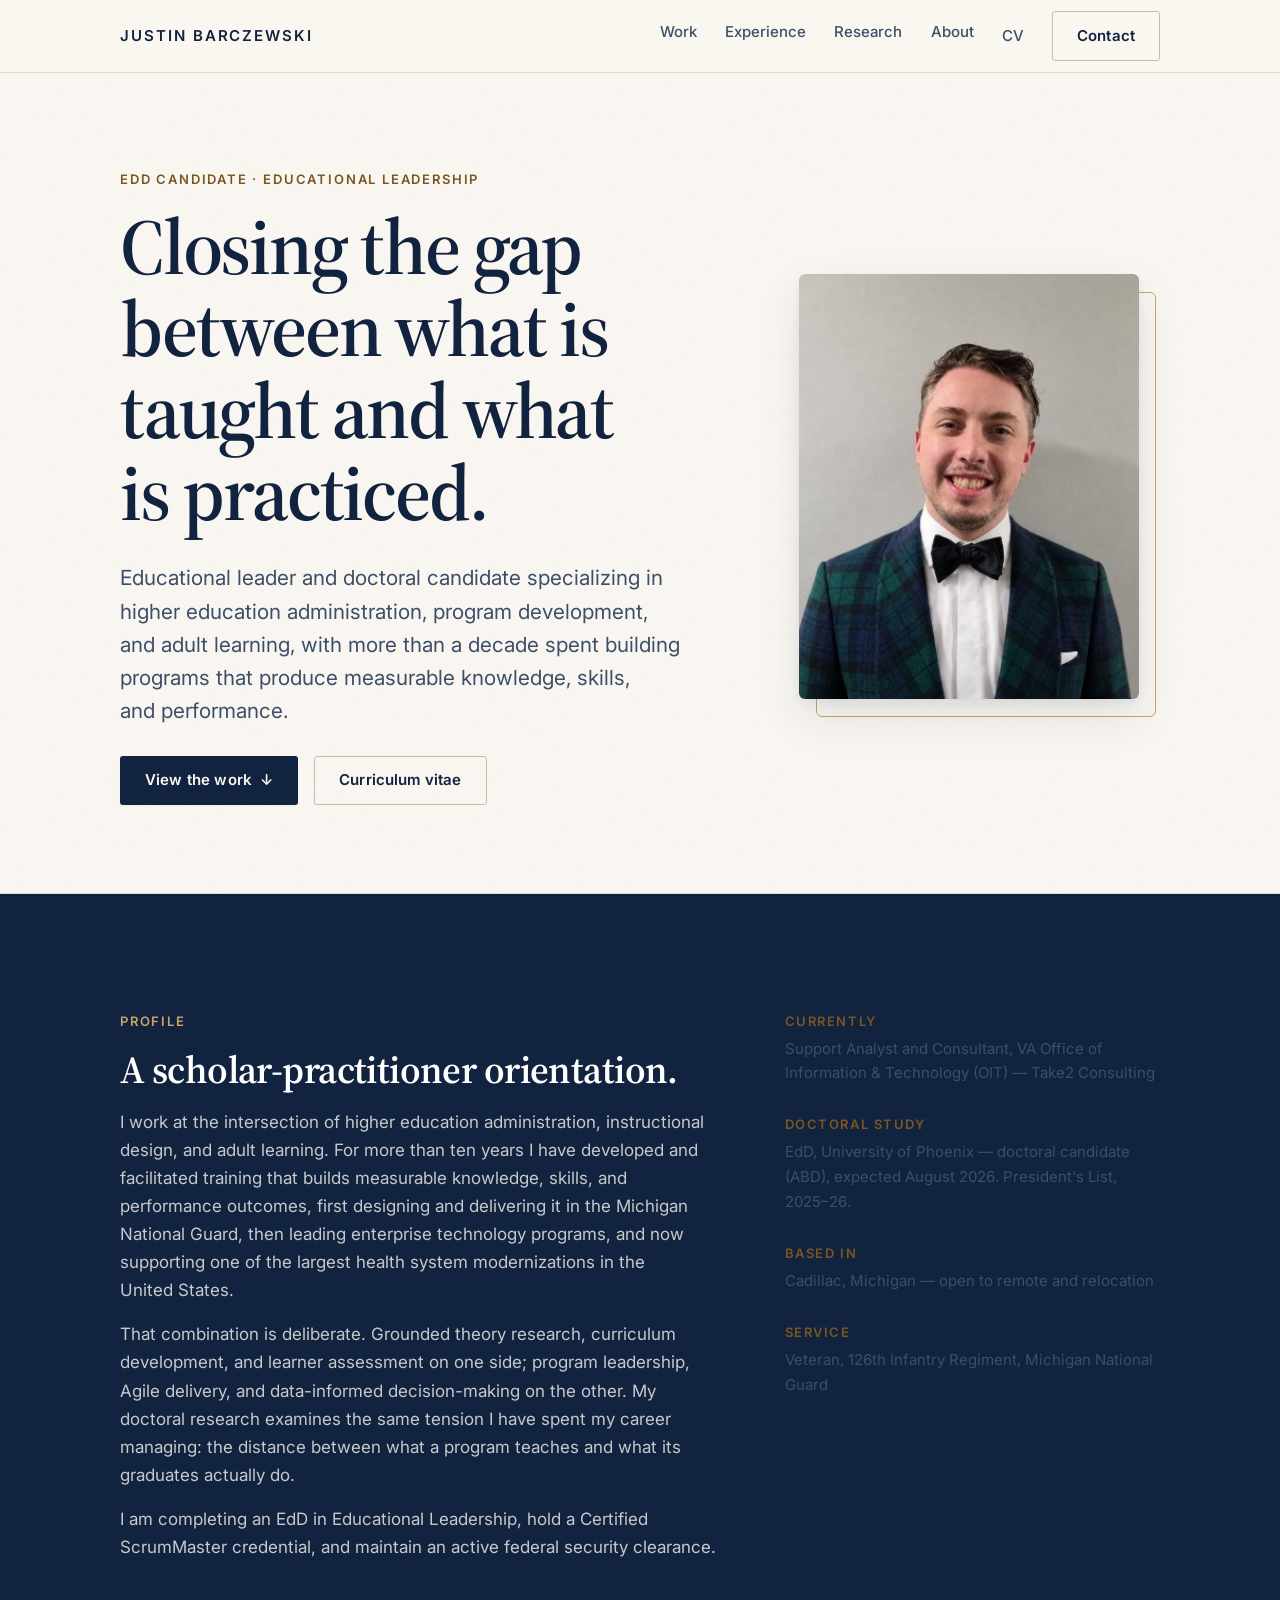
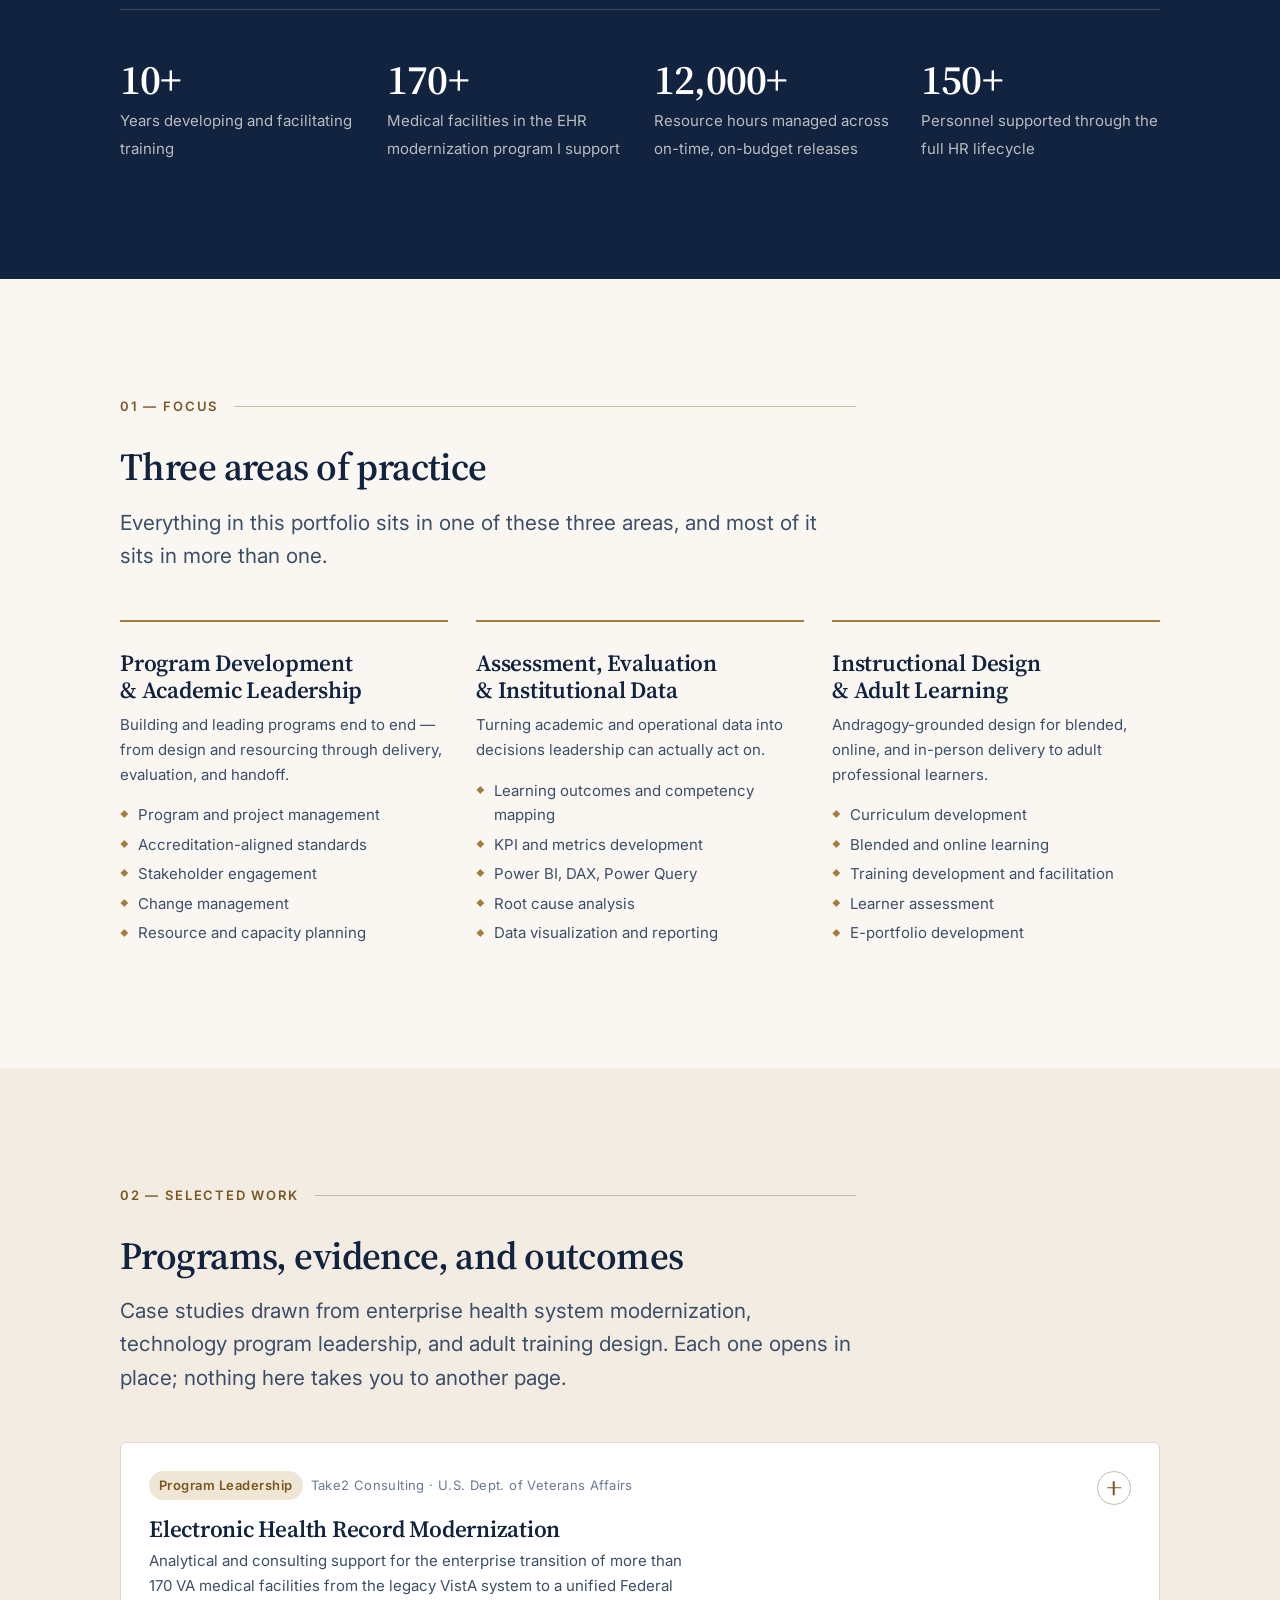
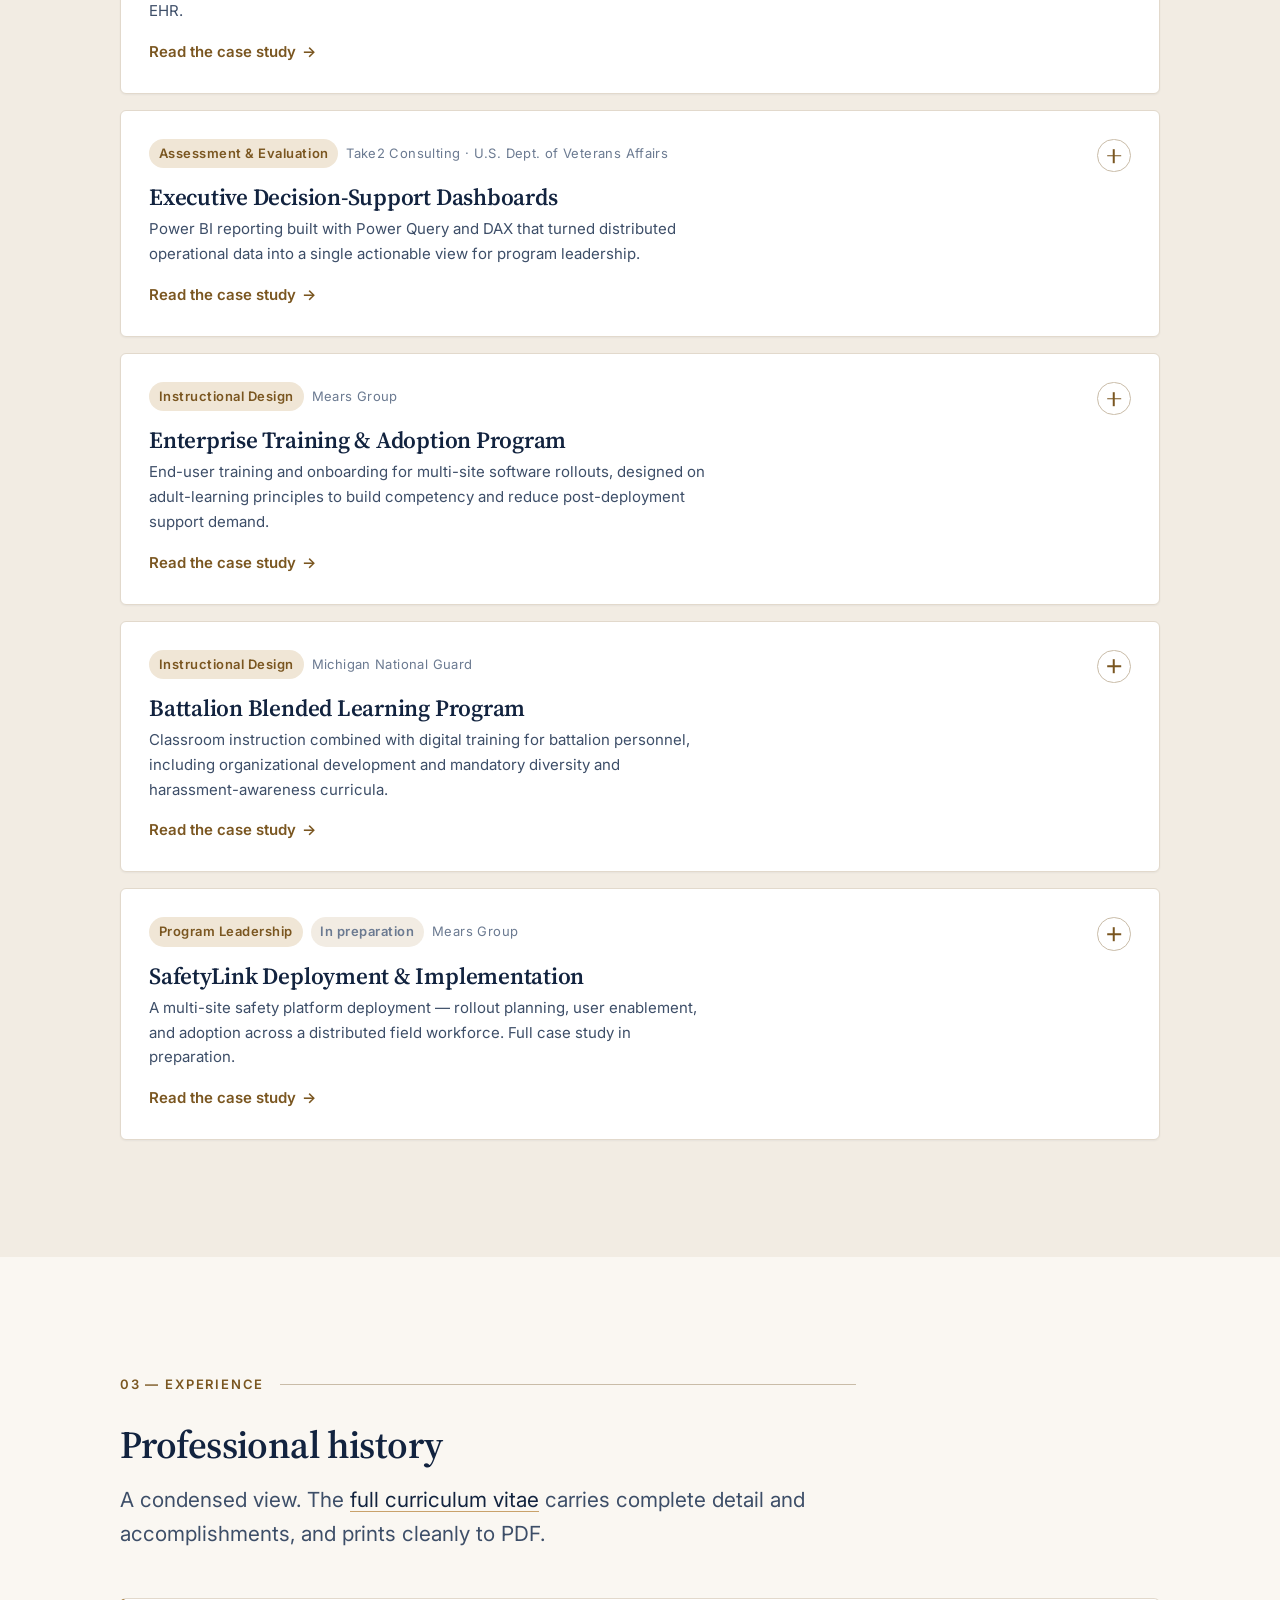
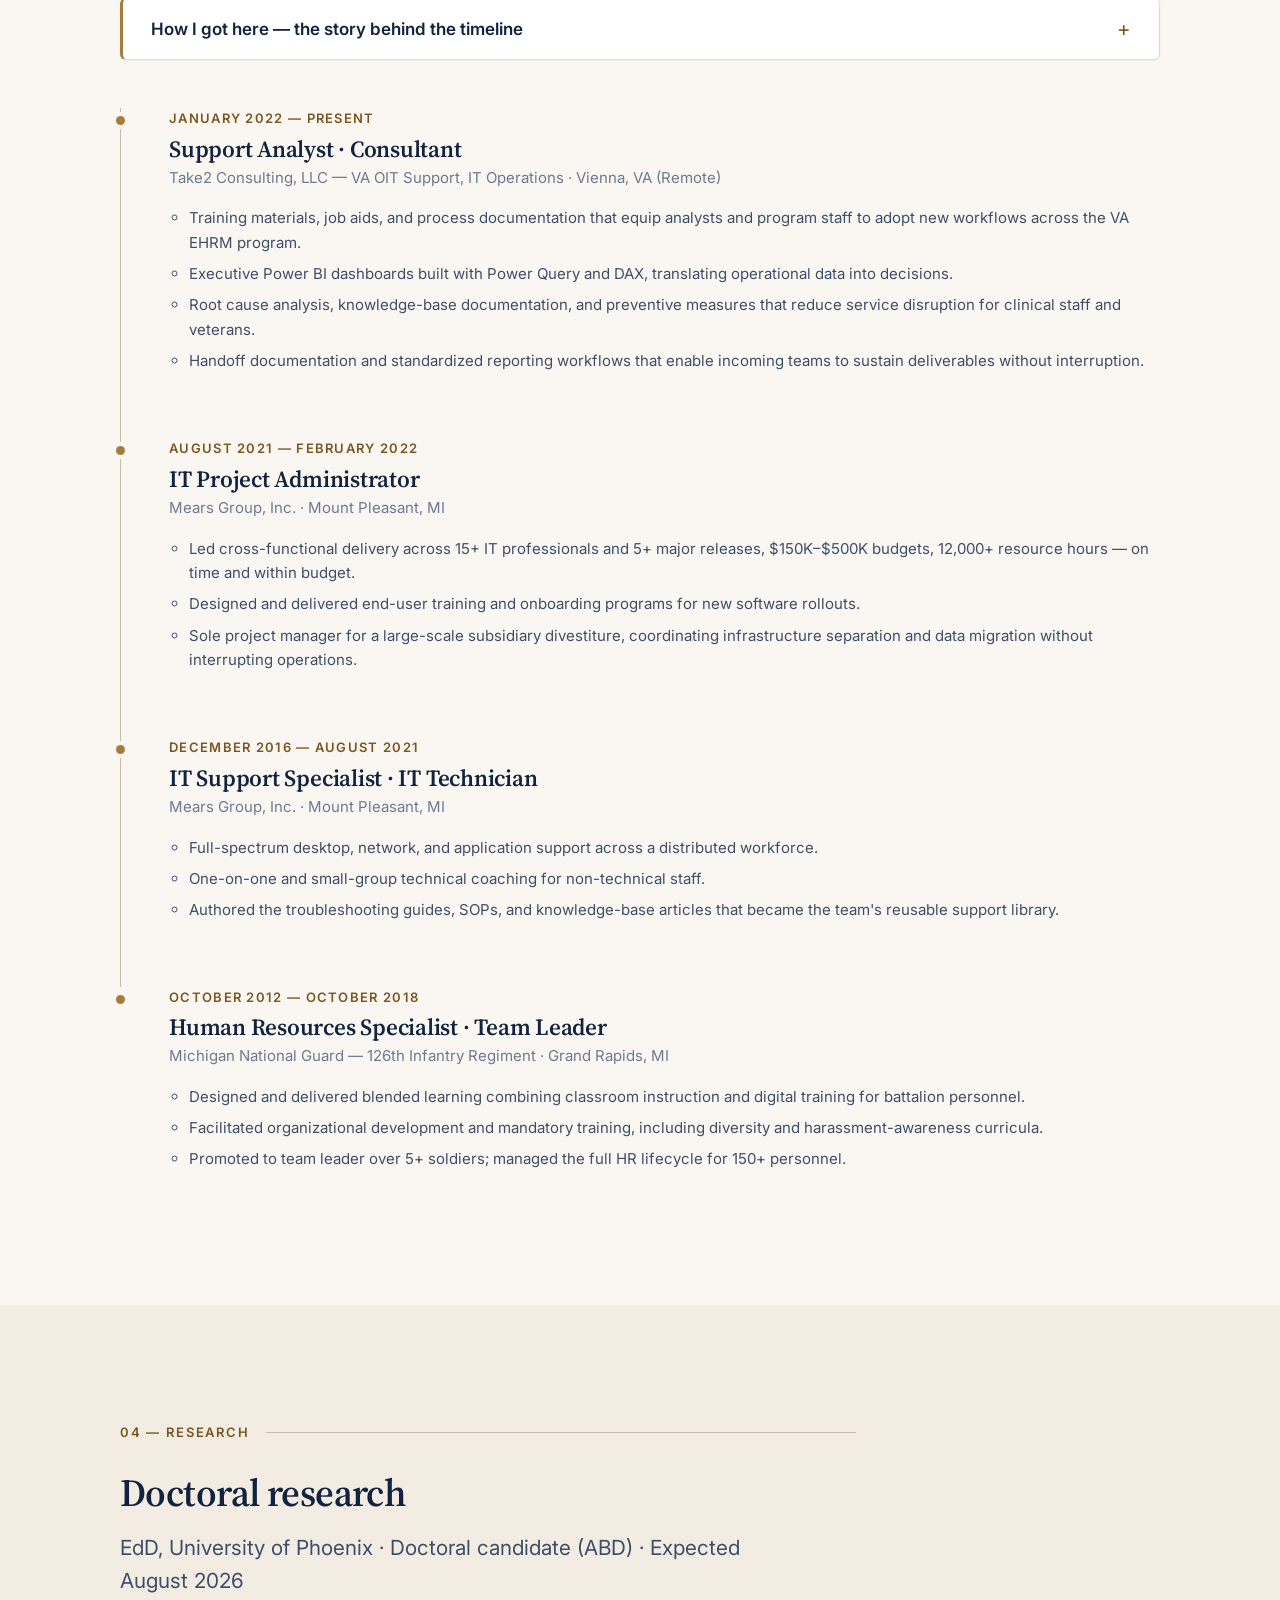
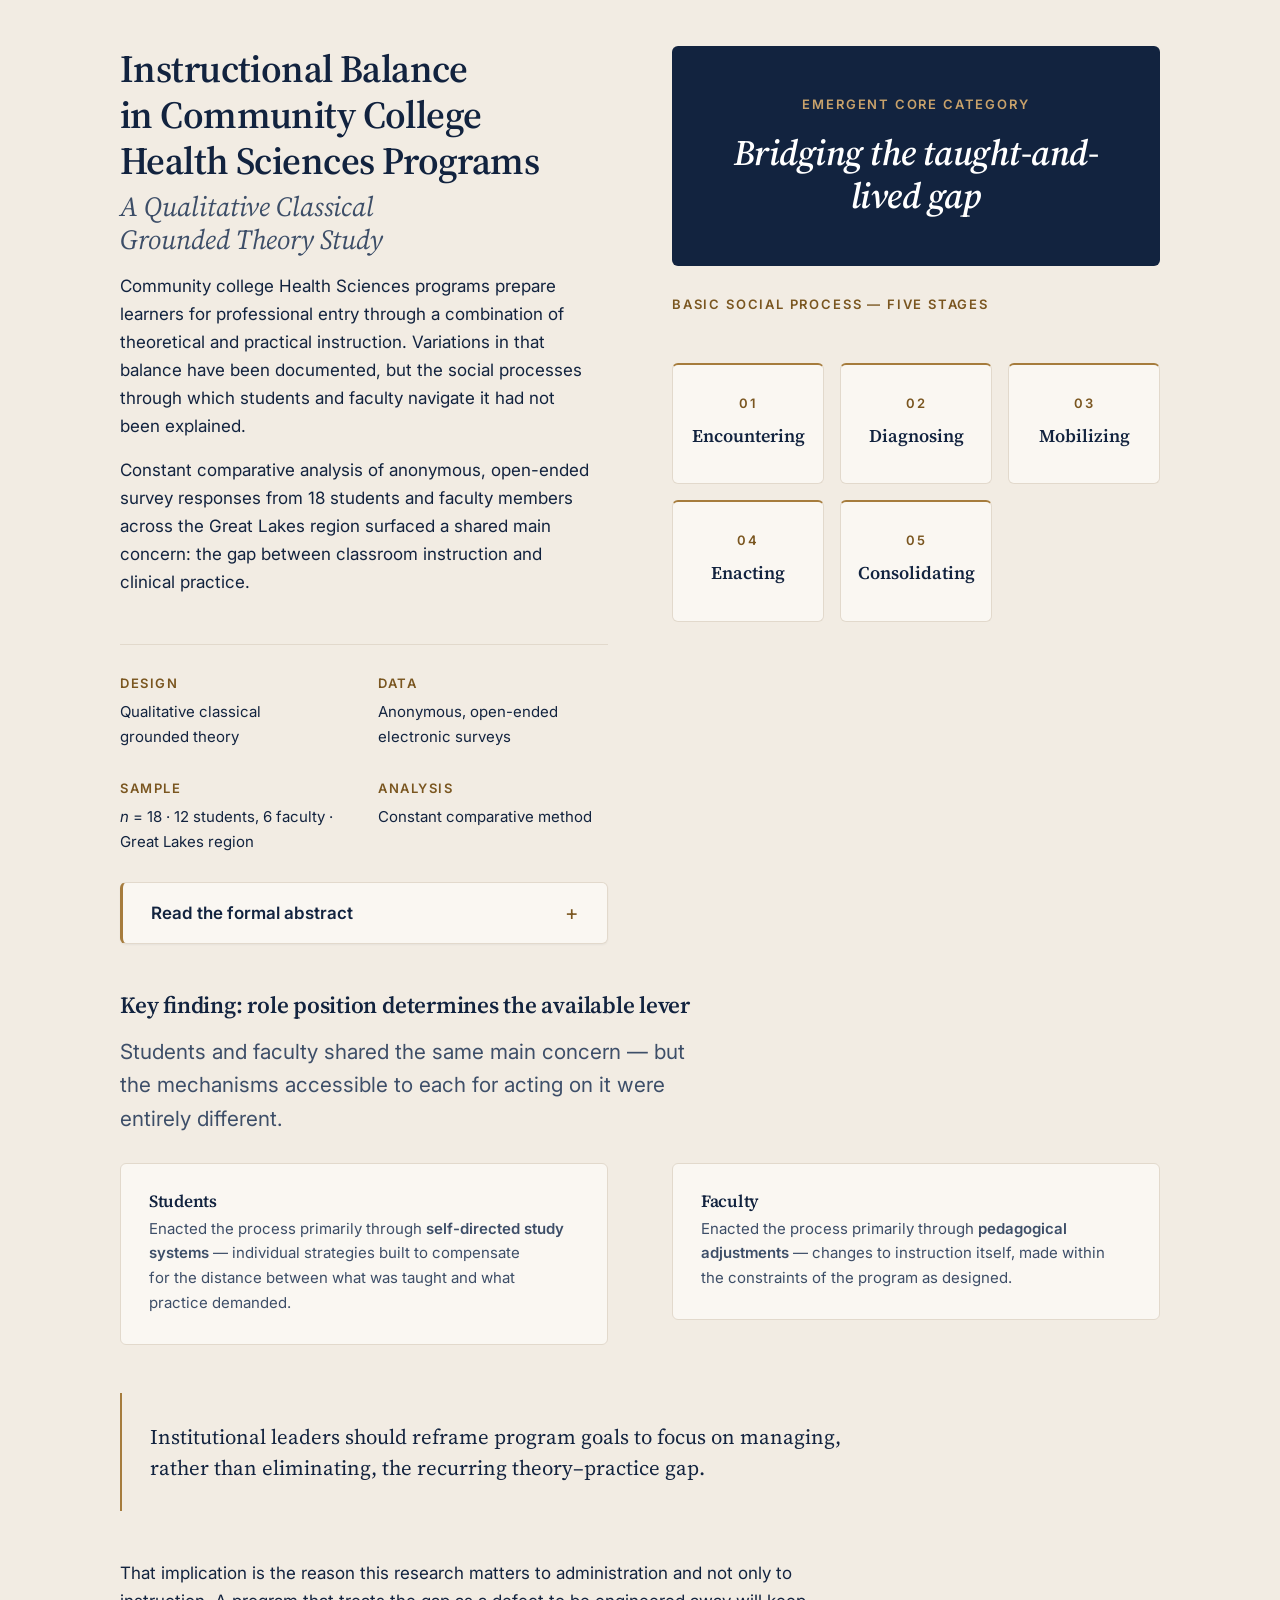
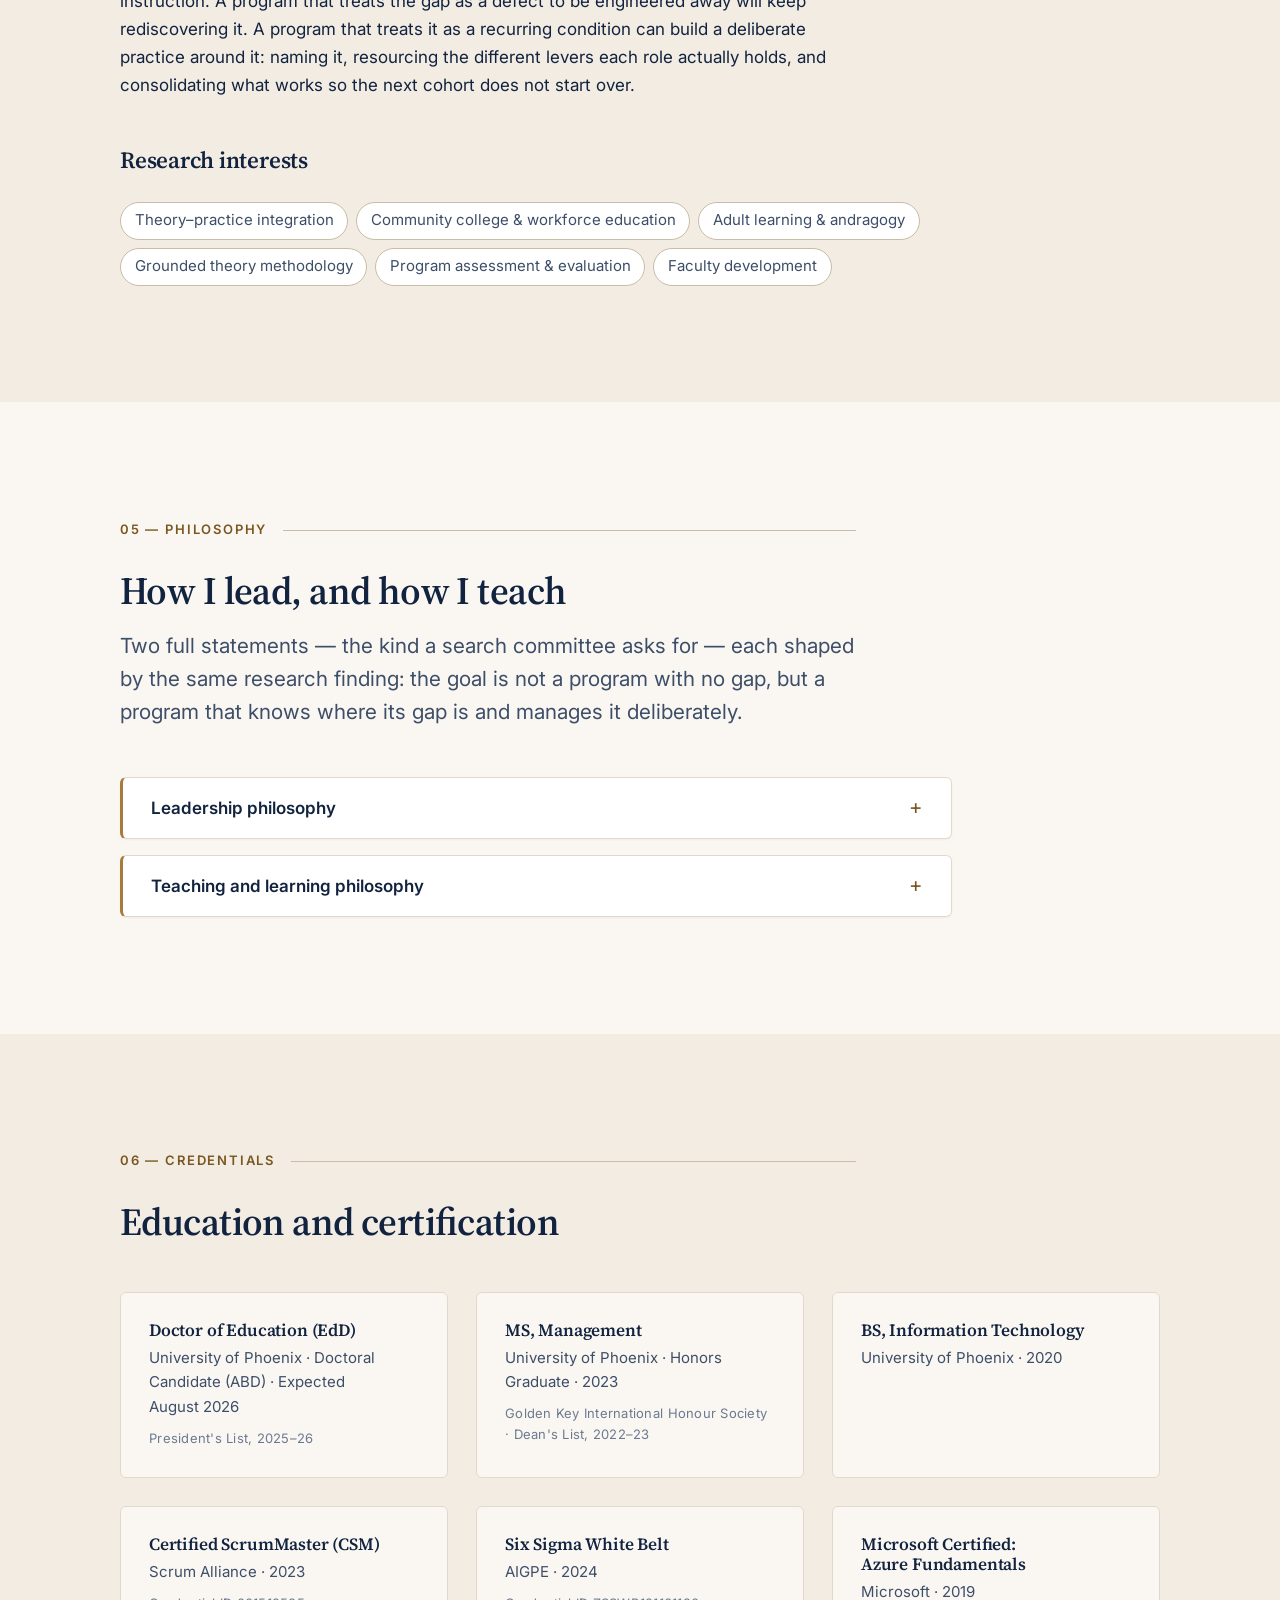
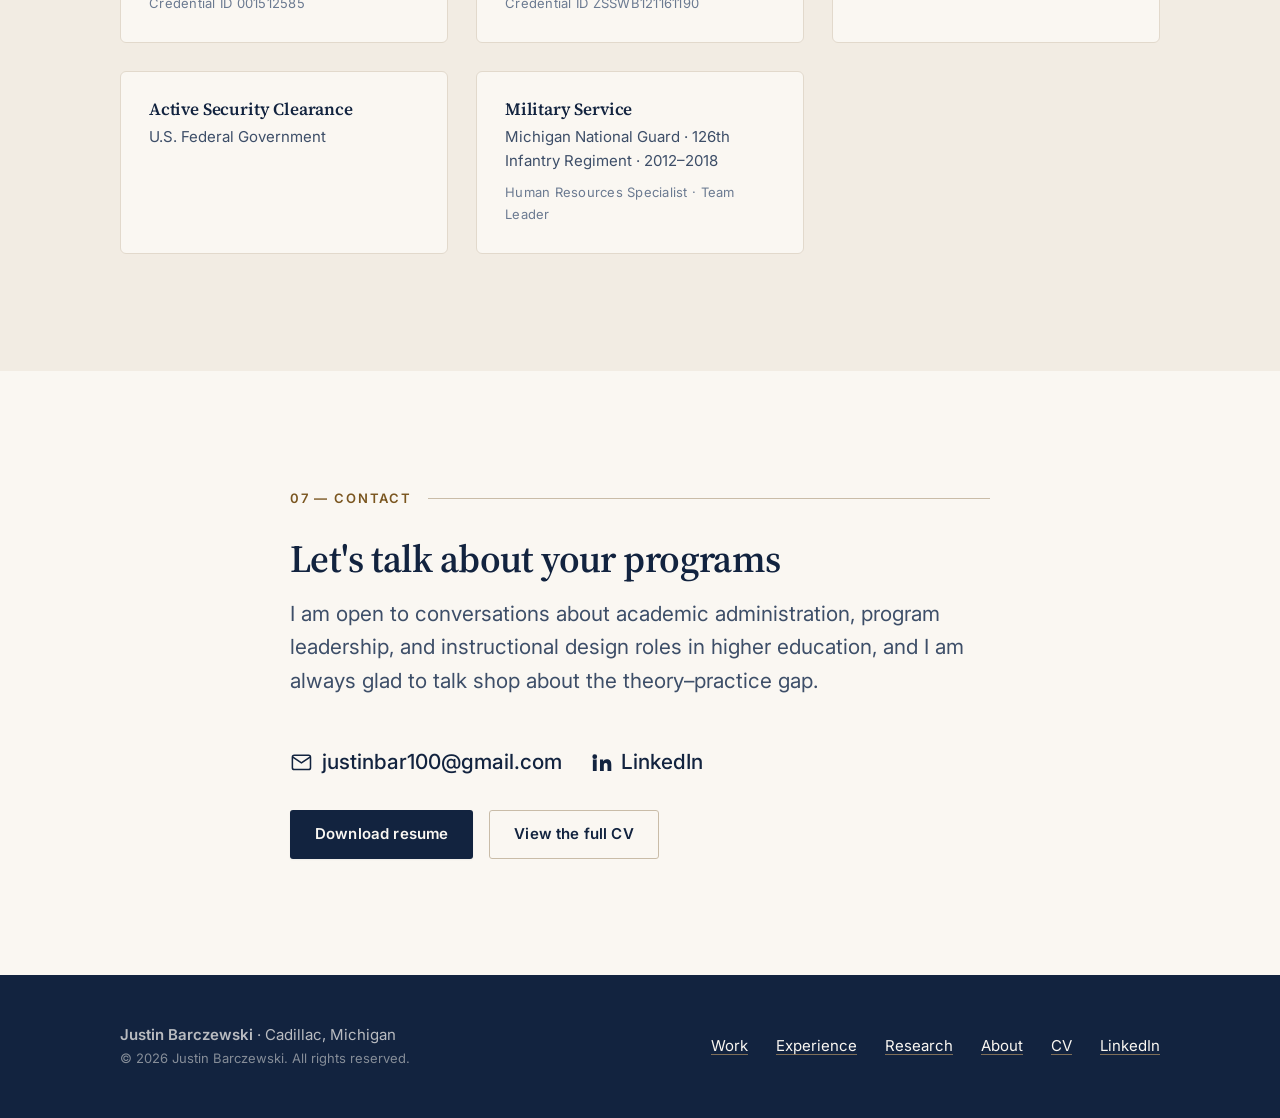
==== index.html @ 6f5adcca "Update portfolio for latest resume" ====
<!DOCTYPE html>
<html lang="en" class="no-js">
<head>
<meta charset="utf-8">
<meta name="viewport" content="width=device-width, initial-scale=1">

<title>Justin Barczewski — Educational Leadership &amp; Program Development</title>
<meta name="description" content="Educational leader and EdD candidate specializing in higher education administration, program development, and adult learning. Portfolio of program leadership, assessment, and instructional design work.">
<meta name="author" content="Justin Barczewski">
<link rel="canonical" href="https://justin2988.github.io/">

<meta property="og:type" content="website">
<meta property="og:site_name" content="Justin Barczewski">
<meta property="og:title" content="Justin Barczewski — Educational Leadership &amp; Program Development">
<meta property="og:description" content="Educational leader and EdD candidate specializing in higher education administration, program development, and adult learning.">
<meta property="og:url" content="https://justin2988.github.io/">
<meta property="og:image" content="https://justin2988.github.io/assets/img/og-image.png">
<meta property="og:image:width" content="1200">
<meta property="og:image:height" content="630">
<meta property="og:image:alt" content="Justin Barczewski — Educational Leadership and Program Development">
<meta name="twitter:card" content="summary_large_image">

<link rel="icon" href="/assets/img/favicon.svg" type="image/svg+xml">
<link rel="manifest" href="/site.webmanifest">
<meta name="theme-color" content="#12233F">

<link rel="preconnect" href="https://fonts.googleapis.com">
<link rel="preconnect" href="https://fonts.gstatic.com" crossorigin>
<link href="https://fonts.googleapis.com/css2?family=Inter:wght@400;500;600;700&amp;family=Source+Serif+4:opsz,wght@8..60,400;8..60,600;8..60,700&amp;display=swap" rel="stylesheet">
<link rel="stylesheet" href="/assets/css/site.css">

<script type="application/ld+json">
{
  "@context": "https://schema.org",
  "@type": "Person",
  "name": "Justin Barczewski",
  "givenName": "Justin",
  "familyName": "Barczewski",
  "jobTitle": "Educational Leader and Doctoral Candidate",
  "description": "Educational leader and EdD candidate specializing in higher education administration, program development, instructional design, and adult learning.",
  "url": "https://justin2988.github.io/",
  "address": {
    "@type": "PostalAddress",
    "addressLocality": "Cadillac",
    "addressRegion": "MI",
    "addressCountry": "US"
  },
  "alumniOf": {
    "@type": "CollegeOrUniversity",
    "name": "University of Phoenix"
  },
  "knowsAbout": [
    "Higher education administration",
    "Program development",
    "Academic assessment and evaluation",
    "Instructional design",
    "Adult learning theory",
    "Grounded theory research",
    "Change management",
    "Data-informed decision making"
  ],
  "sameAs": [
    "https://www.linkedin.com/in/justin-barczewski-542234149"
  ]
}
</script>
</head>

<body>
<a class="skip-link" href="#main">Skip to content</a>

<!-- SHARED:HEADER start -->
<header class="site-header">
  <div class="container site-header__inner">
    <a class="brand" href="/">Justin Barczewski</a>
    <button class="nav__toggle" type="button" aria-expanded="false" aria-controls="site-nav">
      <span class="nav__toggle-bars"></span>
      <span class="visually-hidden">Menu</span>
    </button>
    <nav class="nav" id="site-nav" aria-label="Primary">
      <ul class="nav__list">
        <li><a class="nav__link" href="/#work">Work</a></li>
        <li><a class="nav__link" href="/#experience">Experience</a></li>
        <li><a class="nav__link" href="/#research">Research</a></li>
        <li><a class="nav__link" href="/#about">About</a></li>
        <li><a class="nav__link" href="/cv.html">CV</a></li>
      </ul>
      <a class="btn btn--ghost" href="/#contact">Contact</a>
    </nav>
  </div>
</header>
<!-- SHARED:HEADER end -->

<main id="main">

  <!-- ===================================================================
       Hero
       =================================================================== -->
  <section class="hero">
    <div class="container hero__grid">
      <div>
        <span class="eyebrow">EdD Candidate · Educational Leadership</span>
        <h1 class="hero__display">Closing the gap between what is taught and what is practiced.</h1>
        <p class="hero__lead">
          Educational leader and doctoral candidate specializing in higher education
          administration, program development, and adult learning, with more than a decade
          spent building programs that produce measurable knowledge, skills, and performance.
        </p>
        <div class="btn-row">
          <a class="btn btn--primary" href="#work">View the work <span class="btn__arrow" aria-hidden="true">↓</span></a>
          <a class="btn btn--ghost" href="/cv.html">Curriculum vitae</a>
        </div>
      </div>

      <div class="hero__portrait">
        <!-- Generated from _incoming/headshot-source.jpg by tools/make-headshot.ps1.
             Re-run that script if a higher-resolution original turns up. -->
        <img src="/assets/img/justin-barczewski.jpg"
             alt="Justin Barczewski"
             width="320" height="400">
      </div>
    </div>
  </section>

  <!-- ===================================================================
       About / Profile
       =================================================================== -->
  <section class="section section--ink" id="about" aria-labelledby="profile-heading">
    <div class="container">
      <div class="split split--sidebar">
        <div data-reveal>
          <span class="eyebrow eyebrow--light">Profile</span>
          <h2 id="profile-heading">A scholar-practitioner orientation.</h2>
          <p>
            I work at the intersection of higher education administration, instructional design,
            and adult learning. For more than ten years I have developed and facilitated training
            that builds measurable knowledge, skills, and performance outcomes, first designing
            and delivering it in the Michigan National Guard, then leading enterprise technology
            programs, and now supporting one of the largest health system modernizations in the
            United States.
          </p>
          <p>
            That combination is deliberate. Grounded theory research, curriculum development, and
            learner assessment on one side; program leadership, Agile delivery, and data-informed
            decision-making on the other. My doctoral research examines the same tension I have
            spent my career managing: the distance between what a program teaches and what its
            graduates actually do.
          </p>
          <p>
            I am completing an EdD in Educational Leadership, hold a Certified ScrumMaster
            credential, and maintain an active federal security clearance.
          </p>
        </div>

        <div data-reveal>
          <dl class="definition-list">
            <dt>Currently</dt>
            <dd>Support Analyst and Consultant, VA Office of Information &amp; Technology (OIT) — Take2 Consulting</dd>
            <dt>Doctoral study</dt>
            <dd>EdD, University of Phoenix — doctoral candidate (ABD), expected August 2026. President's List, 2025–26.</dd>
            <dt>Based in</dt>
            <dd>Cadillac, Michigan — open to remote and relocation</dd>
            <dt>Service</dt>
            <dd>Veteran, 126th Infantry Regiment, Michigan National Guard</dd>
          </dl>
        </div>
      </div>

      <div class="stats" data-reveal>
        <div class="stat">
          <span class="stat__value">10+</span>
          <span class="stat__label">Years developing and facilitating training</span>
        </div>
        <div class="stat">
          <span class="stat__value">170+</span>
          <span class="stat__label">Medical facilities in the EHR modernization program I support</span>
        </div>
        <div class="stat">
          <span class="stat__value">12,000+</span>
          <span class="stat__label">Resource hours managed across on-time, on-budget releases</span>
        </div>
        <div class="stat">
          <span class="stat__value">150+</span>
          <span class="stat__label">Personnel supported through the full HR lifecycle</span>
        </div>
      </div>
    </div>
  </section>

  <!-- ===================================================================
       Focus areas
       =================================================================== -->
  <section class="section" aria-labelledby="focus-heading">
    <div class="container">
      <div class="section-head section-head--wide" data-reveal>
        <p class="section-num">01 — Focus</p>
        <h2 id="focus-heading">Three areas of practice</h2>
        <p class="lead">
          Everything in this portfolio sits in one of these three areas, and most of it sits
          in more than one.
        </p>
      </div>

      <div class="pillars">
        <article class="pillar" data-reveal>
          <h3 class="pillar__title">Program Development &amp; Academic Leadership</h3>
          <p>
            Building and leading programs end to end — from design and resourcing through
            delivery, evaluation, and handoff.
          </p>
          <ul class="pillar__list">
            <li>Program and project management</li>
            <li>Accreditation-aligned standards</li>
            <li>Stakeholder engagement</li>
            <li>Change management</li>
            <li>Resource and capacity planning</li>
          </ul>
        </article>

        <article class="pillar" data-reveal>
          <h3 class="pillar__title">Assessment, Evaluation &amp; Institutional Data</h3>
          <p>
            Turning academic and operational data into decisions leadership can actually act on.
          </p>
          <ul class="pillar__list">
            <li>Learning outcomes and competency mapping</li>
            <li>KPI and metrics development</li>
            <li>Power BI, DAX, Power Query</li>
            <li>Root cause analysis</li>
            <li>Data visualization and reporting</li>
          </ul>
        </article>

        <article class="pillar" data-reveal>
          <h3 class="pillar__title">Instructional Design &amp; Adult Learning</h3>
          <p>
            Andragogy-grounded design for blended, online, and in-person delivery to adult
            professional learners.
          </p>
          <ul class="pillar__list">
            <li>Curriculum development</li>
            <li>Blended and online learning</li>
            <li>Training development and facilitation</li>
            <li>Learner assessment</li>
            <li>E-portfolio development</li>
          </ul>
        </article>
      </div>
    </div>
  </section>

  <!-- ===================================================================
       Work — every case study expands in place
       =================================================================== -->
  <section class="section section--alt" id="work" aria-labelledby="work-heading">
    <div class="container">
      <div class="section-head section-head--wide" data-reveal>
        <p class="section-num">02 — Selected work</p>
        <h2 id="work-heading">Programs, evidence, and outcomes</h2>
        <p class="lead">
          Case studies drawn from enterprise health system modernization, technology program
          leadership, and adult training design. Each one opens in place; nothing here takes
          you to another page.
        </p>
      </div>

      <div class="case-list">

        <!-- ============================================================
             Case study: EHR Modernization
             ============================================================ -->
        <details class="case" id="ehr-modernization" data-reveal>
          <summary class="case__summary">
            <span class="case__meta">
              <span class="tag">Program Leadership</span>
              <span class="case__org">Take2 Consulting · U.S. Dept. of Veterans Affairs</span>
            </span>
            <h3 class="case__title">Electronic Health Record Modernization</h3>
            <span class="case__desc">
              Analytical and consulting support for the enterprise transition of more than 170 VA
              medical facilities from the legacy VistA system to a unified Federal EHR.
            </span>
            <span class="case__cta" aria-hidden="true"></span>
            <span class="case__toggle" aria-hidden="true"></span>
          </summary>

          <div class="case__body">
            <div class="case-facts">
              <div class="fact">
                <span class="fact__label">Role</span>
                <p class="fact__value">Support Analyst · Consultant, VA OIT Support — IT Operations</p>
              </div>
              <div class="fact">
                <span class="fact__label">Organization</span>
                <p class="fact__value">Take2 Consulting, LLC</p>
              </div>
              <div class="fact">
                <span class="fact__label">Period</span>
                <p class="fact__value">January 2022 — Present</p>
              </div>
              <div class="fact">
                <span class="fact__label">Scope</span>
                <p class="fact__value">170+ medical facilities, enterprise-wide</p>
              </div>
            </div>

            <div class="prose">
              <section class="case-section">
                <h4><span class="case-section__num" aria-hidden="true">01</span> Context</h4>
                <p>
                  The Department of Veterans Affairs is replacing VistA — a system that has run the
                  country's largest integrated health network for decades — with a unified Federal
                  electronic health record built on Oracle Health. The transition spans more than 170
                  medical facilities, each with its own workflows, staffing realities, and clinical
                  dependencies.
                </p>
                <p>
                  A program at that scale generates enormous volumes of operational signal: deployment
                  status, incidents, events, dependencies, escalations. The difficulty is not collecting
                  it. The difficulty is that the people who have to make decisions about a facility's
                  readiness cannot see the picture in time to act on it, and the knowledge required to
                  interpret it lives in the heads of whoever happens to be on the contract that year.
                </p>
              </section>

              <section class="case-section">
                <h4><span class="case-section__num" aria-hidden="true">02</span> My role</h4>
                <p>
                  I build stakeholder capability across the EHRM program by designing training
                  materials, job aids, and process documentation that help analysts and program staff
                  adopt new project-tracking, issue-management, and reporting workflows. I also turn
                  complex operational data into decision-ready reporting for cross-functional
                  stakeholders and program leadership.
                </p>
              </section>

              <section class="case-section">
                <h4><span class="case-section__num" aria-hidden="true">03</span> Approach</h4>
                <ul class="checklist">
                  <li>
                    <strong>Stakeholder enablement.</strong> Design training materials, job aids, and
                    process documentation that equip analysts and program staff to adopt new tracking,
                    issue-management, and reporting workflows.
                  </li>
                  <li>
                    <strong>Executive reporting infrastructure.</strong> Designed and maintain
                    executive-level Power BI dashboards — including the Deployment Support Operations
                    (DSO) and Event dashboards — built with Power Query and DAX, translating complex OIT
                    operational data into clear, actionable insight for program leadership.
                  </li>
                  <li>
                    <strong>Systemic root cause analysis.</strong> Conduct root cause analyses on
                    recurring enterprise IT operations issues, synthesizing data from multiple sources to
                    identify systemic patterns rather than treating each recurrence as a new incident.
                  </li>
                  <li>
                    <strong>Knowledge-base development.</strong> Document solutions into the knowledge
                    base and implement preventive measures, so a resolved problem becomes an
                    organizational asset instead of a one-time fix.
                  </li>
                  <li>
                    <strong>Automation and acceleration.</strong> Leverage generative AI, prompt
                    engineering, and Power Platform low-code automation to accelerate documentation,
                    prototype reporting workflows, and reduce manual effort on routine analytical tasks.
                  </li>
                  <li>
                    <strong>Transition and knowledge transfer.</strong> Author handoff documentation,
                    methodology artifacts, and standardized reporting workflows that preserve
                    institutional knowledge and enable incoming teams to sustain program deliverables
                    without interruption.
                  </li>
                </ul>
              </section>

              <section class="case-section">
                <h4><span class="case-section__num" aria-hidden="true">04</span> Outcome</h4>
                <ul class="checklist">
                  <li>Analysts and program staff equipped to adopt new project-tracking, issue-management, and reporting workflows.</li>
                  <li>Complex operational data made legible and actionable for cross-functional stakeholders and program leadership.</li>
                  <li>Documented knowledge-base solutions and preventive measures that reduce service disruptions for clinical staff and, ultimately, for veterans.</li>
                  <li>Institutional knowledge and operational continuity preserved across contract and team transitions.</li>
                </ul>

                <p class="pull-quote">
                  The reporting is not the deliverable. A decision somebody can defend is the deliverable.
                </p>
              </section>

              <section class="case-section">
                <h4><span class="case-section__num" aria-hidden="true">05</span> Why this matters in higher education</h4>
                <p>
                  Institutions run the same problem under different names. A multi-campus system
                  standardizing a student information system, an academic unit preparing for
                  accreditation review, a provost's office trying to see program health across
                  departments — all of it is the work of making distributed operational reality legible
                  to the person who has to decide, and then keeping the resulting knowledge from
                  evaporating when the people change.
                </p>
                <p>
                  The competencies transfer directly: enterprise change management, stakeholder
                  reporting, evidence-based analysis, and knowledge management under conditions where
                  failure has consequences for people who did not choose to be affected by it.
                </p>
              </section>

              <section class="case-section">
                <h4><span class="case-section__num" aria-hidden="true">06</span> Competencies demonstrated</h4>
                <ul class="chip-row">
                  <li>Program support at enterprise scale</li>
                  <li>Change management</li>
                  <li>Stakeholder engagement</li>
                  <li>Data analysis &amp; business intelligence</li>
                  <li>Power BI · DAX · Power Query</li>
                  <li>Root cause analysis</li>
                  <li>Knowledge management</li>
                  <li>Technical documentation</li>
                  <li>Process improvement</li>
                </ul>

                <div class="callout mt-lg">
                  <p class="callout__title">A note on scope</p>
                  <p>
                    This case study describes my role and capabilities at a level appropriate for public
                    discussion. Program-specific data, deliverables, and internal documentation are not
                    published here. I am glad to discuss the work in more depth in an appropriate setting.
                  </p>
                </div>
              </section>
            </div>
          </div>
        </details>

        <!-- ============================================================
             Case study: Executive Decision-Support Dashboards
             ============================================================ -->
        <details class="case" id="decision-support-dashboards" data-reveal>
          <summary class="case__summary">
            <span class="case__meta">
              <span class="tag">Assessment &amp; Evaluation</span>
              <span class="case__org">Take2 Consulting · U.S. Dept. of Veterans Affairs</span>
            </span>
            <h3 class="case__title">Executive Decision-Support Dashboards</h3>
            <span class="case__desc">
              Power BI reporting built with Power Query and DAX that turned distributed operational
              data into a single actionable view for program leadership.
            </span>
            <span class="case__cta" aria-hidden="true"></span>
            <span class="case__toggle" aria-hidden="true"></span>
          </summary>

          <div class="case__body">
            <div class="case-facts">
              <div class="fact">
                <span class="fact__label">Role</span>
                <p class="fact__value">Support Analyst · Consultant, VA OIT Support</p>
              </div>
              <div class="fact">
                <span class="fact__label">Organization</span>
                <p class="fact__value">Take2 Consulting, LLC</p>
              </div>
              <div class="fact">
                <span class="fact__label">Period</span>
                <p class="fact__value">January 2022 — Present</p>
              </div>
              <div class="fact">
                <span class="fact__label">Stack</span>
                <p class="fact__value">Power BI · Power Query · DAX · Power Platform</p>
              </div>
            </div>

            <div class="prose">
              <section class="case-section">
                <h4><span class="case-section__num" aria-hidden="true">01</span> Context</h4>
                <p>
                  Enterprise IT operations for a program spanning 170+ facilities produce operational
                  data faster than any leadership team can absorb it, and from more sources than any one
                  person tracks. Deployment status lives in one place, incidents in another, events in a
                  third. Each is accurate. None of them, alone, answers the question a decision-maker is
                  actually asking.
                </p>
                <p>
                  The result is a familiar failure mode: reporting that is technically complete and
                  practically useless. Leadership either waits for a human to assemble the picture
                  manually — which is slow and does not scale — or makes the call on partial information.
                </p>
              </section>

              <section class="case-section">
                <h4><span class="case-section__num" aria-hidden="true">02</span> My role</h4>
                <p>
                  I design and maintain the executive-level Power BI dashboards for the program,
                  including the Deployment Support Operations (DSO) and Event dashboards. The work spans
                  the full path: understanding what decision a stakeholder is trying to make, modeling
                  the data to support it, and building the visualization that makes the answer obvious.
                </p>
              </section>

              <section class="case-section">
                <h4><span class="case-section__num" aria-hidden="true">03</span> Approach</h4>
                <ul class="checklist">
                  <li>
                    <strong>Start from the decision, not the data.</strong> A dashboard earns its place
                    only if someone changes what they do because of it. Every measure traces back to a
                    question a stakeholder has to answer.
                  </li>
                  <li>
                    <strong>Model before you visualize.</strong> Built the transformation and modeling
                    layer in Power Query and DAX so that the data arriving at the visual is already
                    trustworthy — most dashboard failures are modeling failures wearing a chart.
                  </li>
                  <li>
                    <strong>Design for a mixed audience.</strong> The same dashboard serves program
                    leadership and the cross-functional teams doing the work. Those audiences need
                    different altitudes of the same truth, without maintaining two versions of it.
                  </li>
                  <li>
                    <strong>Connect reporting to root cause.</strong> Paired the dashboards with root
                    cause analysis on recurring issues, so the reporting surfaced systemic patterns
                    instead of just counting incidents.
                  </li>
                  <li>
                    <strong>Automate the routine.</strong> Applied Power Platform low-code automation and
                    generative AI tooling to prototype reporting workflows and cut manual effort,
                    improving turnaround on stakeholder deliverables.
                  </li>
                </ul>
              </section>

              <section class="case-section">
                <h4><span class="case-section__num" aria-hidden="true">04</span> Outcome</h4>
                <ul class="checklist">
                  <li>Complex OIT operational data translated into clear, actionable insight for cross-functional stakeholders and program leadership.</li>
                  <li>Systemic patterns identified across recurring issues, enabling preventive measures rather than repeated remediation.</li>
                  <li>Faster turnaround and higher quality on stakeholder deliverables through automation of routine analytical work.</li>
                  <li>Reporting workflows standardized and documented, so the capability survived team transitions.</li>
                </ul>
              </section>

              <section class="case-section">
                <h4><span class="case-section__num" aria-hidden="true">05</span> Why this matters in higher education</h4>
                <p>
                  This is the core work of institutional research and academic assessment. Enrollment
                  trends, retention and completion, program-level learning outcomes, accreditation
                  evidence, resource utilization — all of it is distributed across systems that were
                  never designed to talk to each other, and all of it has to reach a dean, provost, or
                  board in a form that supports a decision.
                </p>
                <p>
                  My research reinforces the caution I bring to it: metrics are an input to judgment, not
                  a replacement for it. An assessment regime that produces clean numbers nobody believes
                  has failed, no matter how complete the dataset.
                </p>

                <p class="pull-quote">
                  The measure of a reporting system is not how much it shows. It is how often it changes
                  what someone decides.
                </p>
              </section>

              <section class="case-section">
                <h4><span class="case-section__num" aria-hidden="true">06</span> Competencies demonstrated</h4>
                <ul class="chip-row">
                  <li>Academic assessment &amp; evaluation</li>
                  <li>Data analysis &amp; business intelligence</li>
                  <li>KPI &amp; metrics development</li>
                  <li>Power BI · DAX · Power Query</li>
                  <li>Data visualization &amp; reporting</li>
                  <li>Root cause analysis</li>
                  <li>Low-code automation</li>
                  <li>Stakeholder engagement</li>
                </ul>

                <div class="callout mt-lg">
                  <p class="callout__title">A note on scope</p>
                  <p>
                    Program data and dashboard contents are not published here. This case study describes
                    methodology and capability at a level appropriate for public discussion.
                  </p>
                </div>
              </section>
            </div>
          </div>
        </details>

        <!-- ============================================================
             Case study: Enterprise Training & Adoption Program
             ============================================================ -->
        <details class="case" id="training-adoption" data-reveal>
          <summary class="case__summary">
            <span class="case__meta">
              <span class="tag">Instructional Design</span>
              <span class="case__org">Mears Group</span>
            </span>
            <h3 class="case__title">Enterprise Training &amp; Adoption Program</h3>
            <span class="case__desc">
              End-user training and onboarding for multi-site software rollouts, designed on
              adult-learning principles to build competency and reduce post-deployment support demand.
            </span>
            <span class="case__cta" aria-hidden="true"></span>
            <span class="case__toggle" aria-hidden="true"></span>
          </summary>

          <div class="case__body">
            <div class="case-facts">
              <div class="fact">
                <span class="fact__label">Role</span>
                <p class="fact__value">IT Project Administrator</p>
              </div>
              <div class="fact">
                <span class="fact__label">Organization</span>
                <p class="fact__value">Mears Group, Inc.</p>
              </div>
              <div class="fact">
                <span class="fact__label">Period</span>
                <p class="fact__value">August 2021 — February 2022</p>
              </div>
              <div class="fact">
                <span class="fact__label">Scale</span>
                <p class="fact__value">15+ IT professionals · 5+ major releases · Multi-site</p>
              </div>
            </div>

            <div class="prose">
              <section class="case-section">
                <h4><span class="case-section__num" aria-hidden="true">01</span> Context</h4>
                <p>
                  A regional operations technology environment was moving through a dense sequence of
                  software releases — five or more major rollouts, with budgets between $150,000 and
                  $500,000 and more than 12,000 combined resource hours. The technology side of a
                  deployment is bounded and knowable. The human side is not.
                </p>
                <p>
                  Field staff across multiple sites were being asked to change how they did their jobs,
                  often mid-season, often with no appetite for it. Deployments that ignore this produce a
                  predictable signature: a spike in support tickets, workarounds that quietly defeat the
                  system's purpose, and adoption numbers that look fine on paper while the old process
                  survives underground.
                </p>
              </section>

              <section class="case-section">
                <h4><span class="case-section__num" aria-hidden="true">02</span> My role</h4>
                <p>
                  I led cross-functional IT project delivery for the environment, managing 15+ IT
                  professionals across the release portfolio. Within that, I owned the design and
                  delivery of the end-user training and onboarding programs that accompanied each
                  rollout — treating enablement as part of the deployment rather than something bolted on
                  after go-live.
                </p>
              </section>

              <section class="case-section">
                <h4><span class="case-section__num" aria-hidden="true">03</span> Approach</h4>
                <ul class="checklist">
                  <li>
                    <strong>Design from andragogy, not from the feature list.</strong> Training was built
                    around what staff needed to be able to do, applying adult-learning and
                    instructional-design principles rather than walking through software menus.
                  </li>
                  <li>
                    <strong>Layered materials for different moments of need.</strong> Full training
                    programs for initial competency, quick-reference guides for the moment of use, and
                    knowledge-base documentation for the question that arises three weeks later.
                  </li>
                  <li>
                    <strong>Hands-on facilitation at the site.</strong> Traveled onsite to deliver
                    instruction in person during product rollouts, where the material required presence
                    and where resistance is best addressed face to face.
                  </li>
                  <li>
                    <strong>Standardization across teams.</strong> Built documentation that made learning
                    consistent from site to site, so a technician moving between locations encountered the
                    same expectations and the same reference material.
                  </li>
                  <li>
                    <strong>Onboarding as a reusable asset.</strong> The same library that supported the
                    rollout accelerated onboarding for new staff afterward — the training outlasted the
                    project that created it.
                  </li>
                </ul>
              </section>

              <section class="case-section">
                <h4><span class="case-section__num" aria-hidden="true">04</span> Outcome</h4>
                <ul class="checklist">
                  <li>Delivered every initiative across the release portfolio on time and within budget — 12,000+ combined resource hours.</li>
                  <li>Built staff competency and drove technology adoption across sites.</li>
                  <li>Reduced post-deployment support demand — the clearest available signal that the instruction worked.</li>
                  <li>Standardized learning across teams and measurably accelerated onboarding.</li>
                  <li>Earned two promotions in four years in recognition of performance, training leadership, and cross-functional collaboration.</li>
                </ul>

                <p class="pull-quote">
                  Reduced support demand after a rollout is the honest measure of training. It is the one
                  number that cannot be produced by a well-attended session nobody learned anything in.
                </p>
              </section>

              <section class="case-section">
                <h4><span class="case-section__num" aria-hidden="true">05</span> Why this matters in higher education</h4>
                <p>
                  This is faculty and staff development, with the vocabulary changed. A new LMS, a
                  revised assessment platform, a change to advising workflow — each asks experienced
                  professionals to alter established practice, and each fails the same way when
                  enablement is treated as an afterthought.
                </p>
                <p>
                  The design discipline is identical: define the performance, build to it, meet learners
                  where the work happens, and leave behind artifacts that keep working after the project
                  team disbands.
                </p>
              </section>

              <section class="case-section">
                <h4><span class="case-section__num" aria-hidden="true">06</span> Competencies demonstrated</h4>
                <ul class="chip-row">
                  <li>Instructional design</li>
                  <li>Adult learning theory (andragogy)</li>
                  <li>Curriculum development</li>
                  <li>Training development &amp; facilitation</li>
                  <li>Change management</li>
                  <li>Program &amp; project management</li>
                  <li>Technical documentation</li>
                  <li>Cross-functional team leadership</li>
                </ul>
              </section>
            </div>
          </div>
        </details>

        <!-- ============================================================
             Case study: Battalion Blended Learning Program
             ============================================================ -->
        <details class="case" id="blended-learning" data-reveal>
          <summary class="case__summary">
            <span class="case__meta">
              <span class="tag">Instructional Design</span>
              <span class="case__org">Michigan National Guard</span>
            </span>
            <h3 class="case__title">Battalion Blended Learning Program</h3>
            <span class="case__desc">
              Classroom instruction combined with digital training for battalion personnel, including
              organizational development and mandatory diversity and harassment-awareness curricula.
            </span>
            <span class="case__cta" aria-hidden="true"></span>
            <span class="case__toggle" aria-hidden="true"></span>
          </summary>

          <div class="case__body">
            <div class="case-facts">
              <div class="fact">
                <span class="fact__label">Role</span>
                <p class="fact__value">Human Resources Specialist · Team Leader</p>
              </div>
              <div class="fact">
                <span class="fact__label">Organization</span>
                <p class="fact__value">Michigan National Guard — 126th Infantry Regiment</p>
              </div>
              <div class="fact">
                <span class="fact__label">Period</span>
                <p class="fact__value">October 2012 — October 2018</p>
              </div>
              <div class="fact">
                <span class="fact__label">Reach</span>
                <p class="fact__value">Battalion level · 150+ personnel supported</p>
              </div>
            </div>

            <div class="prose">
              <section class="case-section">
                <h4><span class="case-section__num" aria-hidden="true">01</span> Context</h4>
                <p>
                  Battalion personnel are a demanding instructional audience in the most useful way.
                  They are adults with real expertise, competing obligations outside the unit, wide
                  variation in prior exposure to the material, and drill time that is finite and
                  contested. Nobody is there to be talked at.
                </p>
                <p>
                  The subject matter ranged from administrative processes people needed in order to be
                  paid and promoted correctly, to organizational development and mandatory curricula on
                  diversity and harassment awareness — content where a session that produces compliance
                  without comprehension has accomplished nothing.
                </p>
              </section>

              <section class="case-section">
                <h4><span class="case-section__num" aria-hidden="true">02</span> My role</h4>
                <p>
                  As a Human Resources Specialist I designed and delivered the learning solutions
                  supporting battalion personnel, and was promoted to team leader overseeing 5+ soldiers.
                  Alongside instruction I managed the full HR lifecycle — onboarding, benefits, payroll,
                  promotions, retirements, and separations — for 150+ personnel.
                </p>
              </section>

              <section class="case-section">
                <h4><span class="case-section__num" aria-hidden="true">03</span> Approach</h4>
                <ul class="checklist">
                  <li>
                    <strong>Blend by content type, not by convenience.</strong> Combined classroom
                    instruction with digital training, assigning each mode the material it actually
                    suited — procedural knowledge asynchronously, judgment and socially weighted content
                    in the room.
                  </li>
                  <li>
                    <strong>Design toward required outcomes.</strong> Applied instructional design and
                    adult-learning principles to build the knowledge, skills, and behavioral outcomes the
                    unit's objectives required — starting from the performance, not the slide deck.
                  </li>
                  <li>
                    <strong>Facilitate sensitive curricula seriously.</strong> Delivered diversity and
                    harassment-awareness training at battalion level, where facilitation quality
                    determines whether the session changes anything or hardens resistance.
                  </li>
                  <li>
                    <strong>Treat service delivery as instruction too.</strong> Ran the HR lifecycle with
                    an emphasis on responsive customer service, which in practice meant explaining
                    systems clearly enough that people could navigate them independently next time.
                  </li>
                </ul>
              </section>

              <section class="case-section">
                <h4><span class="case-section__num" aria-hidden="true">04</span> Outcome</h4>
                <ul class="checklist">
                  <li>Blended learning solutions delivered across battalion personnel, building the knowledge, skills, and behavioral outcomes required for unit objectives.</li>
                  <li>Organizational development and mandatory training programs facilitated at battalion level.</li>
                  <li>Promotion to team leader over 5+ soldiers.</li>
                  <li>Full HR lifecycle managed for 150+ personnel.</li>
                </ul>

                <p class="pull-quote">
                  An audience that will tell you immediately when you are wasting their time is the best
                  instructional design training available.
                </p>
              </section>

              <section class="case-section">
                <h4><span class="case-section__num" aria-hidden="true">05</span> Why this matters in higher education</h4>
                <p>
                  Adult and non-traditional learners are the majority population at many institutions,
                  and they behave exactly like the audience described above: experienced, time-poor,
                  instrumentally motivated, and quick to disengage from instruction that does not respect
                  those conditions.
                </p>
                <p>
                  The facilitation experience carries over as directly as the design experience. Required
                  training on difficult subjects is a permanent feature of institutional life, and the
                  difference between a session that lands and one that breeds cynicism is almost entirely
                  in how it is designed and led.
                </p>
              </section>

              <section class="case-section">
                <h4><span class="case-section__num" aria-hidden="true">06</span> Competencies demonstrated</h4>
                <ul class="chip-row">
                  <li>Blended &amp; online learning design</li>
                  <li>Adult learning theory (andragogy)</li>
                  <li>Training facilitation</li>
                  <li>Organizational development</li>
                  <li>DEI curriculum delivery</li>
                  <li>Team leadership</li>
                  <li>HR lifecycle management</li>
                  <li>Stakeholder service</li>
                </ul>
              </section>
            </div>
          </div>
        </details>

        <!-- ============================================================
             Case study: SafetyLink (in preparation)
             ============================================================ -->
        <details class="case" id="safetylink" data-reveal>
          <summary class="case__summary">
            <span class="case__meta">
              <span class="tag">Program Leadership</span>
              <span class="tag tag--muted">In preparation</span>
              <span class="case__org">Mears Group</span>
            </span>
            <h3 class="case__title">SafetyLink Deployment &amp; Implementation</h3>
            <span class="case__desc">
              A multi-site safety platform deployment — rollout planning, user enablement, and
              adoption across a distributed field workforce. Full case study in preparation.
            </span>
            <span class="case__cta" aria-hidden="true"></span>
            <span class="case__toggle" aria-hidden="true"></span>
          </summary>

          <div class="case__body">
            <div class="case-facts">
              <div class="fact">
                <span class="fact__label">Organization</span>
                <p class="fact__value">Mears Group, Inc.</p>
              </div>
              <div class="fact">
                <span class="fact__label">Domain</span>
                <p class="fact__value">Deployment &amp; implementation</p>
              </div>
            </div>

            <div class="prose">
              <div class="callout">
                <p class="callout__title">Case study in preparation</p>
                <p class="mb-0">
                  A full write-up of this project is being prepared. In the meantime, related work is
                  covered in the
                  <a href="#training-adoption">Enterprise Training &amp; Adoption Program</a>
                  case study, and I am glad to discuss this deployment directly —
                  <a href="#contact">get in touch</a>.
                </p>
              </div>

              <!-- ====================================================================
                   JUSTIN — FILL THIS IN, THEN DELETE THE "Case study in preparation"
                   CALLOUT ABOVE AND THE `tag--muted` "In preparation" badge in the
                   summary of this <details> block.

                   Copy the structure from any completed case study on this page — the
                   closest match is the Enterprise Training & Adoption Program block
                   just above. Keep the same section order and markup so the case
                   studies stay consistent.

                   Answer these and the page writes itself:

                   01 CONTEXT
                      - What is SafetyLink? (vendor product or internal build?)
                      - What problem did Mears have that it was meant to solve?
                      - What was the state of things before it — what was the manual
                        or legacy process?
                      - Why did it matter? Safety reporting, compliance, incident
                        tracking, something else?

                   02 MY ROLE
                      - What was your title during this project?
                      - What dates? (Your Mears tenure was Dec 2016 – Feb 2022.)
                      - Were you the lead, part of a team, or the sole owner?
                      - Who did you report to and who did you coordinate across?

                   03 APPROACH
                      - How did you plan the rollout? Phased, pilot site, big bang?
                      - What training or enablement did you build for end users?
                      - What documentation did you produce?
                      - What resistance or constraints did you have to work around?
                      - Any vendor management or configuration work?

                   04 OUTCOME
                      - How many sites / users / crews adopted it?
                      - Timeline — how long from kickoff to full deployment?
                      - Any numbers at all: adoption rate, reduction in incidents,
                        reporting turnaround, support ticket volume, audit results.
                      - What would you point to as the proof it worked?

                   05 WHY THIS MATTERS IN HIGHER EDUCATION
                      - I can draft this once I know the above.

                   06 COMPETENCIES DEMONSTRATED
                      - Chip list. Pull from your résumé's competency language.

                   ALSO: add Role and Period entries to the .case-facts block above,
                   and replace the summary's one-line description with a real one.

                   IMPORTANT: only publish what Mears would be comfortable seeing in
                   public. No internal screenshots, vendor pricing, or incident detail.
                   ==================================================================== -->
            </div>
          </div>
        </details>

      </div>
    </div>
  </section>

  <!-- ===================================================================
       Experience
       =================================================================== -->
  <section class="section" id="experience" aria-labelledby="experience-heading">
    <div class="container">
      <div class="section-head section-head--wide" data-reveal>
        <p class="section-num">03 — Experience</p>
        <h2 id="experience-heading">Professional history</h2>
        <p class="lead">
          A condensed view. The <a href="/cv.html">full curriculum vitae</a> carries complete
          detail and accomplishments, and prints cleanly to PDF.
        </p>
      </div>

      <details class="expander mb-lg" data-reveal>
        <summary>How I got here — the story behind the timeline</summary>
        <div class="expander__body prose">
          <p>
            I started teaching before I knew that was what I was doing. As a Human Resources
            Specialist with the 126th Infantry Regiment, I was responsible for making sure
            battalion personnel understood things that mattered — benefits, promotions,
            mandatory training, harassment and diversity curricula. The audience was adults with
            competing demands, varying literacy with the material, and no patience for a lecture
            that wasted their time. That is where I learned that instruction either changes what
            someone can do or serves as decoration.
          </p>
          <p>
            At Mears Group I moved from supporting technology to leading it. As an IT Support
            Specialist I spent five years translating complex systems for non-technical staff
            one conversation at a time, and writing the troubleshooting guides and standard
            operating procedures that let the next technician skip the learning curve entirely.
            Promoted twice in four years, I advanced to IT Project Administrator, running
            cross-functional delivery for a regional operations environment — 15+ professionals,
            5+ major releases, budgets from $150,000 to $500,000, and more than 12,000 combined
            resource hours, all delivered on time and within budget. The training and adoption
            programs I designed around those rollouts were what made the deployments stick.
          </p>
          <p>
            Since 2022 I have supported the Department of Veterans Affairs' Electronic Health
            Record Modernization program through Take2 Consulting — the transition of more than
            170 medical facilities from the legacy VistA system to a unified Federal EHR. My work
            there combines stakeholder enablement with analysis: training materials, job aids,
            and process documentation that support new workflows; executive dashboards that make
            operational reality legible to leadership; root cause analysis on recurring issues;
            and the knowledge-transfer artifacts that preserve continuity across contract and team
            transitions.
          </p>
          <p>
            The doctorate pulled all of it into focus. My EdD research is a classical grounded
            theory study of how students and faculty in community college Health Sciences
            programs navigate the balance between classroom instruction and clinical practice.
            It is, in essence, an academic account of the problem I have spent my whole career
            working on from the operational side.
          </p>
        </div>
      </details>

      <ol class="timeline">
        <li class="timeline__item" data-reveal>
          <span class="timeline__period">January 2022 — Present</span>
          <h3 class="timeline__role">Support Analyst · Consultant</h3>
          <p class="timeline__org">Take2 Consulting, LLC — VA OIT Support, IT Operations · Vienna, VA (Remote)</p>
          <ul>
            <li>Training materials, job aids, and process documentation that equip analysts and program staff to adopt new workflows across the VA EHRM program.</li>
            <li>Executive Power BI dashboards built with Power Query and DAX, translating operational data into decisions.</li>
            <li>Root cause analysis, knowledge-base documentation, and preventive measures that reduce service disruption for clinical staff and veterans.</li>
            <li>Handoff documentation and standardized reporting workflows that enable incoming teams to sustain deliverables without interruption.</li>
          </ul>
        </li>

        <li class="timeline__item" data-reveal>
          <span class="timeline__period">August 2021 — February 2022</span>
          <h3 class="timeline__role">IT Project Administrator</h3>
          <p class="timeline__org">Mears Group, Inc. · Mount Pleasant, MI</p>
          <ul>
            <li>Led cross-functional delivery across 15+ IT professionals and 5+ major releases, $150K–$500K budgets, 12,000+ resource hours — on time and within budget.</li>
            <li>Designed and delivered end-user training and onboarding programs for new software rollouts.</li>
            <li>Sole project manager for a large-scale subsidiary divestiture, coordinating infrastructure separation and data migration without interrupting operations.</li>
          </ul>
        </li>

        <li class="timeline__item" data-reveal>
          <span class="timeline__period">December 2016 — August 2021</span>
          <h3 class="timeline__role">IT Support Specialist · IT Technician</h3>
          <p class="timeline__org">Mears Group, Inc. · Mount Pleasant, MI</p>
          <ul>
            <li>Full-spectrum desktop, network, and application support across a distributed workforce.</li>
            <li>One-on-one and small-group technical coaching for non-technical staff.</li>
            <li>Authored the troubleshooting guides, SOPs, and knowledge-base articles that became the team's reusable support library.</li>
          </ul>
        </li>

        <li class="timeline__item" data-reveal>
          <span class="timeline__period">October 2012 — October 2018</span>
          <h3 class="timeline__role">Human Resources Specialist · Team Leader</h3>
          <p class="timeline__org">Michigan National Guard — 126th Infantry Regiment · Grand Rapids, MI</p>
          <ul>
            <li>Designed and delivered blended learning combining classroom instruction and digital training for battalion personnel.</li>
            <li>Facilitated organizational development and mandatory training, including diversity and harassment-awareness curricula.</li>
            <li>Promoted to team leader over 5+ soldiers; managed the full HR lifecycle for 150+ personnel.</li>
          </ul>
        </li>
      </ol>
    </div>
  </section>

  <!-- ===================================================================
       Research
       =================================================================== -->
  <section class="section section--alt" id="research" aria-labelledby="research-heading">
    <div class="container">
      <div class="section-head section-head--wide" data-reveal>
        <p class="section-num">04 — Research</p>
        <h2 id="research-heading">Doctoral research</h2>
        <p class="lead">
          EdD, University of Phoenix · Doctoral candidate (ABD) · Expected August 2026
        </p>
      </div>

      <div class="split" data-reveal>
        <div>
          <h3 class="dissertation-title">
            Instructional Balance in Community College Health Sciences Programs
            <span class="dissertation-title__sub">A Qualitative Classical Grounded Theory Study</span>
          </h3>
          <p>
            Community college Health Sciences programs prepare learners for professional entry
            through a combination of theoretical and practical instruction. Variations in that
            balance have been documented, but the social processes through which students and
            faculty navigate it had not been explained.
          </p>
          <p>
            Constant comparative analysis of anonymous, open-ended survey responses from 18
            students and faculty members across the Great Lakes region surfaced a shared main
            concern: the gap between classroom instruction and clinical practice.
          </p>

          <div class="case-facts">
            <div class="fact">
              <span class="fact__label">Design</span>
              <p class="fact__value">Qualitative classical grounded theory</p>
            </div>
            <div class="fact">
              <span class="fact__label">Data</span>
              <p class="fact__value">Anonymous, open-ended electronic surveys</p>
            </div>
            <div class="fact">
              <span class="fact__label">Sample</span>
              <p class="fact__value"><em>n</em> = 18 · 12 students, 6 faculty · Great Lakes region</p>
            </div>
            <div class="fact">
              <span class="fact__label">Analysis</span>
              <p class="fact__value">Constant comparative method</p>
            </div>
          </div>

          <details class="expander mt-md">
            <summary>Read the formal abstract</summary>
            <div class="expander__body">
              <div class="abstract">
                <p>
                  Community college Health Sciences programs in the United States prepare learners for
                  professional entry through a combination of theoretical and practical instruction.
                  While variations in instructional balance have been documented, the underlying social
                  processes stakeholders use to navigate these environments remained largely unexplained
                  prior to this study. The purpose of this qualitative, classical grounded theory study
                  was to discover the process through which students and faculty engaged with
                  instructional balance in community college Health Sciences programs across the Great
                  Lakes region. Data were collected via anonymous, open-ended electronic surveys from an
                  analytic sample of <em>n</em> = 18 participants, including 12 students and 6 faculty
                  members. Constant comparative analysis revealed that participants' main concern was
                  the gap between classroom instruction and clinical or professional practice. The
                  emergent core category, <em>bridging the taught-and-lived gap</em>, described the Basic
                  Social Process unfolding across five stages, namely Encountering, Diagnosing,
                  Mobilizing, Enacting, and Consolidating. The study identified that role position
                  determines the mechanisms accessible for enactment, with students focusing on
                  self-directed study systems and faculty implementing pedagogical adjustments. These
                  findings implied that institutional leaders should reframe program goals to focus on
                  managing rather than eliminating the recurring theory–practice gap.
                </p>
              </div>
            </div>
          </details>
        </div>

        <div>
          <div class="core-category">
            <span class="core-category__label">Emergent core category</span>
            <p class="core-category__term">Bridging the taught-and-lived gap</p>
          </div>
          <p class="eyebrow mt-md">Basic social process — five stages</p>
          <ol class="process">
            <li class="process__stage"><span class="process__name">Encountering</span></li>
            <li class="process__stage"><span class="process__name">Diagnosing</span></li>
            <li class="process__stage"><span class="process__name">Mobilizing</span></li>
            <li class="process__stage"><span class="process__name">Enacting</span></li>
            <li class="process__stage"><span class="process__name">Consolidating</span></li>
          </ol>
        </div>
      </div>

      <div class="mt-lg" data-reveal>
        <h3>Key finding: role position determines the available lever</h3>
        <p class="lead lead--narrow">
          Students and faculty shared the same main concern — but the mechanisms accessible to
          each for acting on it were entirely different.
        </p>

        <div class="split mt-md">
          <article class="cred">
            <h4 class="cred__title">Students</h4>
            <p class="cred__meta">
              Enacted the process primarily through <strong>self-directed study systems</strong> —
              individual strategies built to compensate for the distance between what was taught and
              what practice demanded.
            </p>
          </article>

          <article class="cred">
            <h4 class="cred__title">Faculty</h4>
            <p class="cred__meta">
              Enacted the process primarily through <strong>pedagogical adjustments</strong> —
              changes to instruction itself, made within the constraints of the program as designed.
            </p>
          </article>
        </div>

        <div class="prose mt-lg">
          <p class="pull-quote">
            Institutional leaders should reframe program goals to focus on managing, rather than
            eliminating, the recurring theory–practice gap.
          </p>
          <p>
            That implication is the reason this research matters to administration and not only to
            instruction. A program that treats the gap as a defect to be engineered away will keep
            rediscovering it. A program that treats it as a recurring condition can build a
            deliberate practice around it: naming it, resourcing the different levers each role
            actually holds, and consolidating what works so the next cohort does not start over.
          </p>
        </div>
      </div>

      <div class="mt-lg" data-reveal>
        <h3>Research interests</h3>
        <ul class="chip-row mt-md">
          <li>Theory–practice integration</li>
          <li>Community college &amp; workforce education</li>
          <li>Adult learning &amp; andragogy</li>
          <li>Grounded theory methodology</li>
          <li>Program assessment &amp; evaluation</li>
          <li>Faculty development</li>
        </ul>
      </div>
    </div>
  </section>

  <!-- ===================================================================
       Philosophy
       =================================================================== -->
  <section class="section" id="philosophy" aria-labelledby="philosophy-heading">
    <div class="container">
      <div class="section-head section-head--wide" data-reveal>
        <p class="section-num">05 — Philosophy</p>
        <h2 id="philosophy-heading">How I lead, and how I teach</h2>
        <p class="lead">
          Two full statements — the kind a search committee asks for — each shaped by the same
          research finding: the goal is not a program with no gap, but a program that knows where
          its gap is and manages it deliberately.
        </p>
      </div>

      <div class="expander-stack">
        <details class="expander" data-reveal>
          <summary>Leadership philosophy</summary>
          <div class="expander__body prose">
            <p>
              Programs rarely fail in the curriculum, and they rarely fail in the people. They fail
              in the seam — the space between what a program says it delivers and what its graduates
              can actually do on the first day of practice. My research named that space. Most of my
              career has been spent working inside it.
            </p>

            <p class="pull-quote">
              The goal is not a program with no gap. The goal is a program that knows where its gap
              is, and has a deliberate practice for managing it.
            </p>

            <h4>Name the gap honestly</h4>
            <p>
              The most damaging thing a program can do is insist the seam is not there. In my study,
              both students and faculty identified the same main concern long before anyone had
              language for it. Leaders who invite that conversation get usable data; leaders who
              treat it as a criticism get silence and a slow drift toward irrelevance. I would rather
              run a program that can articulate its own weak points than one that reports clean
              numbers it does not believe.
            </p>

            <h4>Design for the role, not the average</h4>
            <p>
              One of the clearest findings in my research was that role position determines what a
              person can actually do about a problem. Students responded to the gap by building
              self-directed study systems; faculty responded by adjusting pedagogy. Same concern,
              entirely different levers. Institutional interventions that ignore this — a single
              initiative aimed at everyone — reliably underperform. Good program leadership asks who
              holds which lever, and resources accordingly.
            </p>

            <h4>Make the improvement durable</h4>
            <p>
              I have led enough transitions to know that the real risk is not the change itself but
              what evaporates afterward. Documentation, methodology artifacts, standardized workflows,
              and honest handoffs are not administrative overhead — they are how an institution keeps
              what it learned. I build them into the work from the start, on the assumption that I
              will not be the one running the program forever.
            </p>

            <h4>Lead with evidence, decide with judgment</h4>
            <p>
              I spend a great deal of time making data legible: dashboards, KPIs, root cause
              analysis, outcome mapping. That work earns its keep only when it sharpens a decision
              somebody has to make. Metrics are an input to judgment, not a substitute for it, and a
              leader who cannot explain a number's limitations should not be acting on it.
            </p>
          </div>
        </details>

        <details class="expander" data-reveal>
          <summary>Teaching and learning philosophy</summary>
          <div class="expander__body prose">
            <p>
              I have taught soldiers, field technicians, project managers, and executives. What they
              had in common is what every adult learner has in common: existing expertise, limited
              time, and an immediate practical reason for being in the room. Andragogy is not a
              theoretical preference for me — it is the only thing that has ever worked with the
              people I teach.
            </p>

            <h4>Start from what the learner already carries</h4>
            <p>
              Adults arrive with a working model of the domain, and that model is the most valuable
              instructional asset available. My job is to find where it is accurate and build on it,
              and where it is misaligned and surface that productively. Instruction that ignores
              prior experience wastes the learner's strongest resource and quietly insults them.
            </p>

            <h4>Anchor every objective to a performance</h4>
            <p>
              I write learning outcomes as things a person can be observed doing, then map assessment
              directly to them. If I cannot describe what competent performance looks like, the
              objective is not ready. This is also the discipline that keeps the theory–practice gap
              from widening: outcomes tied to real practice are harder to drift away from.
            </p>

            <h4>Choose the modality the content deserves</h4>
            <p>
              Blended delivery is not a compromise between classroom and online — it is a design
              decision about which parts of the content need presence and which do not. Procedural
              knowledge often travels well asynchronously. Judgment, escalation, and anything with
              social stakes generally does not. I have designed both, and I have traveled to sites to
              run hands-on instruction when that was what the material actually required.
            </p>

            <h4>Build the artifacts that outlive the session</h4>
            <p>
              Quick-reference guides, knowledge base articles, standard operating procedures,
              facilitator notes. Training that exists only in the room ends when the room empties. The
              reusable support library is often the more valuable deliverable, and it is the one that
              accelerates every person who joins after you.
            </p>

            <h4>Treat assessment as feedback, not verdict</h4>
            <p>
              The point of learner assessment is to tell both of us what to do next. When results are
              disappointing, the first question is what the design got wrong — sequencing, practice
              opportunity, unclear expectations — before it is a question about the learner.
            </p>
          </div>
        </details>
      </div>
    </div>
  </section>

  <!-- ===================================================================
       Credentials
       =================================================================== -->
  <section class="section section--alt" id="credentials" aria-labelledby="credentials-heading">
    <div class="container">
      <div class="section-head section-head--wide" data-reveal>
        <p class="section-num">06 — Credentials</p>
        <h2 id="credentials-heading">Education and certification</h2>
      </div>

      <div class="cred-grid">
        <article class="cred" data-reveal>
          <h3 class="cred__title">Doctor of Education (EdD)</h3>
          <p class="cred__meta">University of Phoenix · Doctoral Candidate (ABD) · Expected August 2026</p>
          <span class="cred__note">President's List, 2025–26</span>
        </article>

        <article class="cred" data-reveal>
          <h3 class="cred__title">MS, Management</h3>
          <p class="cred__meta">University of Phoenix · Honors Graduate · 2023</p>
          <span class="cred__note">Golden Key International Honour Society · Dean's List, 2022–23</span>
        </article>

        <article class="cred" data-reveal>
          <h3 class="cred__title">BS, Information Technology</h3>
          <p class="cred__meta">University of Phoenix · 2020</p>
        </article>

        <article class="cred" data-reveal>
          <h3 class="cred__title">Certified ScrumMaster (CSM)</h3>
          <p class="cred__meta">Scrum Alliance · 2023</p>
          <span class="cred__note">Credential ID 001512585</span>
        </article>

        <article class="cred" data-reveal>
          <h3 class="cred__title">Six Sigma White Belt</h3>
          <p class="cred__meta">AIGPE · 2024</p>
          <span class="cred__note">Credential ID ZSSWB121161190</span>
        </article>

        <article class="cred" data-reveal>
          <h3 class="cred__title">Microsoft Certified: Azure Fundamentals</h3>
          <p class="cred__meta">Microsoft · 2019</p>
        </article>

        <article class="cred" data-reveal>
          <h3 class="cred__title">Active Security Clearance</h3>
          <p class="cred__meta">U.S. Federal Government</p>
        </article>

        <article class="cred" data-reveal>
          <h3 class="cred__title">Military Service</h3>
          <p class="cred__meta">Michigan National Guard · 126th Infantry Regiment · 2012–2018</p>
          <span class="cred__note">Human Resources Specialist · Team Leader</span>
        </article>
      </div>
    </div>
  </section>

  <!-- ===================================================================
       Contact
       =================================================================== -->
  <section class="section" id="contact" aria-labelledby="contact-heading">
    <div class="container container--narrow">
      <div data-reveal>
        <p class="section-num">07 — Contact</p>
        <h2 id="contact-heading">Let's talk about your programs</h2>
        <p class="lead">
          I am open to conversations about academic administration, program leadership, and
          instructional design roles in higher education, and I am always glad to talk shop
          about the theory–practice gap.
        </p>

        <ul class="contact-links">
          <li>
            <a data-email-user="justinbar100" data-email-domain="gmail.com" hidden>
              <svg aria-hidden="true" viewBox="0 0 24 24" fill="none" stroke="currentColor" stroke-width="1.6" stroke-linecap="round" stroke-linejoin="round"><rect x="2.5" y="4.5" width="19" height="15" rx="2"/><path d="m3 6.5 9 6 9-6"/></svg>
              <span data-email-label>Email</span>
            </a>
            <noscript>justinbar100 [at] gmail [dot] com</noscript>
          </li>
          <li>
            <a href="https://www.linkedin.com/in/justin-barczewski-542234149" rel="me noopener" target="_blank">
              <svg aria-hidden="true" viewBox="0 0 24 24" fill="currentColor"><path d="M4.98 3.5a2.5 2.5 0 1 1 0 5 2.5 2.5 0 0 1 0-5ZM3 9h4v12H3V9Zm7 0h3.8v1.65h.05A4.17 4.17 0 0 1 17.6 8.7c4 0 4.75 2.63 4.75 6.05V21h-4v-5.4c0-1.29-.02-2.95-1.8-2.95-1.8 0-2.075 1.4-2.075 2.85V21h-4V9Z"/></svg>
              <span>LinkedIn<span class="visually-hidden"> (opens in a new tab)</span></span>
            </a>
          </li>
        </ul>

        <div class="btn-row mt-md">
          <a class="btn btn--primary" href="/assets/docs/Justin_Barczewski_Resume.docx" download>Download resume</a>
          <a class="btn btn--ghost" href="/cv.html">View the full CV</a>
        </div>
      </div>
    </div>
  </section>

</main>

<!-- SHARED:FOOTER start -->
<footer class="site-footer">
  <div class="container site-footer__inner">
    <div>
      <p class="mb-0"><strong>Justin Barczewski</strong> · Cadillac, Michigan</p>
      <p class="site-footer__legal">© <span data-current-year>2026</span> Justin Barczewski. All rights reserved.</p>
    </div>
    <ul class="site-footer__nav">
      <li><a href="/#work">Work</a></li>
      <li><a href="/#experience">Experience</a></li>
      <li><a href="/#research">Research</a></li>
      <li><a href="/#about">About</a></li>
      <li><a href="/cv.html">CV</a></li>
      <li><a href="https://www.linkedin.com/in/justin-barczewski-542234149" rel="me noopener" target="_blank">LinkedIn<span class="visually-hidden"> (opens in a new tab)</span></a></li>
    </ul>
  </div>
</footer>
<!-- SHARED:FOOTER end -->

<script src="/assets/js/site.js" defer></script>
</body>
</html>
---- assets/css/site.css ----
/* ==========================================================================
   Justin Barczewski — Professional Portfolio
   Design direction: "Academic Modern"
   Parchment ground · ink navy · brass accent · serif display

   Fonts are loaded via <link> in each page <head>. Fallback stacks are chosen
   for close metric match so the layout holds if the webfont never arrives.
   ========================================================================== */

/* --------------------------------------------------------------------------
   1. Tokens
   -------------------------------------------------------------------------- */

:root {
  /* Surfaces */
  --parchment:        #FAF7F2;
  --parchment-deep:   #F2ECE3;
  --white:            #FFFFFF;

  /* Ink */
  --ink:              #12233F;
  --ink-soft:         #3D4E68;
  --ink-faint:        #6B7A91;

  /* Brass.
     --brass (#A67C3D) is ~3.9:1 on parchment — it passes AA only at 18pt+/14pt bold.
     Use --brass-text (#7A5620, ~5.4:1) for ANY small text. This distinction is
     load-bearing for accessibility; do not collapse the two. */
  --brass:            #A67C3D;
  --brass-text:       #7A5620;
  --brass-light:      #C9A26B;
  --brass-wash:       #F0E6D6;

  /* Lines */
  --rule:             #E2D9CC;
  --rule-strong:      #C9BCA8;
  --rule-dark:        rgba(255, 255, 255, 0.16);

  /* Type */
  --font-display: "Source Serif 4", ui-serif, Georgia, "Times New Roman", serif;
  --font-body:    "Inter", system-ui, -apple-system, "Segoe UI", Roboto, Helvetica, Arial, sans-serif;

  /* Fluid type scale */
  --fs-display:   clamp(2.5rem, 1.55rem + 4.2vw, 5rem);
  --fs-h1:        clamp(2.1rem, 1.5rem + 2.6vw, 3.4rem);
  --fs-h2:        clamp(1.65rem, 1.3rem + 1.5vw, 2.4rem);
  --fs-h3:        clamp(1.2rem, 1.08rem + 0.5vw, 1.45rem);
  --fs-lead:      clamp(1.075rem, 1rem + 0.42vw, 1.3rem);
  --fs-body:      1.0625rem;
  --fs-small:     0.9375rem;
  --fs-tiny:      0.8125rem;

  /* Space */
  --space-xs:   0.5rem;
  --space-sm:   1rem;
  --space-md:   1.75rem;
  --space-lg:   3rem;
  --space-xl:   5rem;
  --space-2xl:  clamp(4rem, 2.5rem + 6vw, 8rem);

  /* Layout */
  --container:  1120px;
  --measure:    68ch;
  --radius:     3px;
  --radius-lg:  6px;

  /* Effects */
  --shadow-sm:  0 1px 2px rgba(18, 35, 63, 0.05);
  --shadow-md:  0 2px 4px rgba(18, 35, 63, 0.05), 0 8px 24px rgba(18, 35, 63, 0.06);
  --shadow-lg:  0 4px 8px rgba(18, 35, 63, 0.06), 0 18px 44px rgba(18, 35, 63, 0.10);
  --ease:       cubic-bezier(0.22, 0.61, 0.36, 1);
}

/* --------------------------------------------------------------------------
   2. Reset & base
   -------------------------------------------------------------------------- */

*, *::before, *::after { box-sizing: border-box; }

/* Components below set explicit `display`, which would otherwise beat [hidden]. */
[hidden] { display: none !important; }

html {
  -webkit-text-size-adjust: 100%;
  scroll-behavior: smooth;
  scroll-padding-top: 6rem;
}

body {
  margin: 0;
  background-color: var(--parchment);
  color: var(--ink);
  font-family: var(--font-body);
  font-size: var(--fs-body);
  line-height: 1.65;
  font-feature-settings: "kern" 1, "liga" 1;
  -webkit-font-smoothing: antialiased;
  -moz-osx-font-smoothing: grayscale;
  overflow-x: hidden;
}

/* Barely-there paper grain. Decorative only; never intercepts input. */
body::before {
  content: "";
  position: fixed;
  inset: 0;
  z-index: 0;
  pointer-events: none;
  opacity: 0.035;
  background-image: url("data:image/svg+xml,%3Csvg xmlns='http://www.w3.org/2000/svg' width='140' height='140'%3E%3Cfilter id='n'%3E%3CfeTurbulence type='fractalNoise' baseFrequency='0.85' numOctaves='3'/%3E%3C/filter%3E%3Crect width='140' height='140' filter='url(%23n)'/%3E%3C/svg%3E");
}

body > * { position: relative; z-index: 1; }

img, svg, video { display: block; max-width: 100%; height: auto; }

h1, h2, h3, h4 {
  font-family: var(--font-display);
  font-weight: 600;
  line-height: 1.15;
  letter-spacing: -0.015em;
  margin: 0 0 var(--space-sm);
  text-wrap: balance;
}

h1 { font-size: var(--fs-h1); }
h2 { font-size: var(--fs-h2); }
h3 { font-size: var(--fs-h3); letter-spacing: -0.01em; }

p { margin: 0 0 var(--space-sm); text-wrap: pretty; }
p:last-child { margin-bottom: 0; }

a {
  color: var(--ink);
  text-decoration-color: var(--brass-light);
  text-underline-offset: 0.18em;
  text-decoration-thickness: 1px;
  transition: color 0.18s var(--ease), text-decoration-color 0.18s var(--ease);
}
a:hover { color: var(--brass-text); text-decoration-color: var(--brass); }

ul, ol { margin: 0 0 var(--space-sm); padding-left: 1.25rem; }
li { margin-bottom: 0.4rem; }
li:last-child { margin-bottom: 0; }

strong { font-weight: 600; }

hr {
  border: 0;
  border-top: 1px solid var(--rule);
  margin: var(--space-lg) 0;
}

::selection { background: var(--brass-wash); color: var(--ink); }

/* Focus: always visible, never suppressed. */
:focus-visible {
  outline: 2px solid var(--brass);
  outline-offset: 3px;
  border-radius: 2px;
}
:focus:not(:focus-visible) { outline: none; }

.skip-link {
  position: absolute;
  left: var(--space-sm);
  top: -100%;
  z-index: 200;
  padding: 0.75rem 1.25rem;
  background: var(--ink);
  color: var(--parchment);
  font-size: var(--fs-small);
  font-weight: 600;
  text-decoration: none;
  border-radius: var(--radius);
  transition: top 0.2s var(--ease);
}
.skip-link:focus { top: var(--space-sm); color: var(--parchment); }

/* --------------------------------------------------------------------------
   3. Layout primitives
   -------------------------------------------------------------------------- */

.container {
  width: 100%;
  max-width: var(--container);
  margin-inline: auto;
  padding-inline: clamp(1.25rem, 4vw, 2.5rem);
}

.container--narrow { max-width: 780px; }

.prose { max-width: var(--measure); }
.prose > * + * { margin-top: var(--space-sm); }
.prose h2 { margin-top: var(--space-lg); }
.prose h3 { margin-top: var(--space-md); }

.lead {
  font-size: var(--fs-lead);
  line-height: 1.6;
  color: var(--ink-soft);
}

.eyebrow {
  display: block;
  font-family: var(--font-body);
  font-size: var(--fs-tiny);
  font-weight: 600;
  letter-spacing: 0.14em;
  text-transform: uppercase;
  color: var(--brass-text);
  margin-bottom: var(--space-sm);
}

.eyebrow--light { color: var(--brass-light); }

/* --------------------------------------------------------------------------
   4. Header & navigation
   -------------------------------------------------------------------------- */

.site-header {
  position: sticky;
  top: 0;
  z-index: 100;
  background: rgba(250, 247, 242, 0.88);
  backdrop-filter: saturate(180%) blur(12px);
  -webkit-backdrop-filter: saturate(180%) blur(12px);
  border-bottom: 1px solid var(--rule);
}

.site-header__inner {
  display: flex;
  align-items: center;
  justify-content: space-between;
  gap: var(--space-md);
  min-height: 4.5rem;
}

.brand {
  font-family: var(--font-body);
  font-size: var(--fs-small);
  font-weight: 600;
  letter-spacing: 0.13em;
  text-transform: uppercase;
  text-decoration: none;
  color: var(--ink);
  white-space: nowrap;
}
.brand:hover { color: var(--brass-text); }

.nav { display: flex; align-items: center; gap: clamp(1rem, 2.2vw, 2rem); }

.nav__list {
  display: flex;
  align-items: center;
  gap: clamp(1rem, 2.2vw, 2rem);
  list-style: none;
  margin: 0;
  padding: 0;
}

.nav__link {
  display: inline-block;
  padding: 0.5rem 0;
  font-size: var(--fs-small);
  font-weight: 500;
  color: var(--ink-soft);
  text-decoration: none;
  position: relative;
}

.nav__link::after {
  content: "";
  position: absolute;
  left: 0;
  right: 0;
  bottom: 0.15rem;
  height: 1px;
  background: var(--brass);
  transform: scaleX(0);
  transform-origin: left;
  transition: transform 0.22s var(--ease);
}

.nav__link:hover { color: var(--ink); }
.nav__link:hover::after { transform: scaleX(1); }

.nav__link[aria-current="page"] { color: var(--ink); font-weight: 600; }
.nav__link[aria-current="page"]::after { transform: scaleX(1); }

/* Scroll-spy: the section currently in view. Color + underline only — a
   weight change here would make the nav jitter while scrolling. */
.nav__link.is-active { color: var(--ink); }
.nav__link.is-active::after { transform: scaleX(1); }

.nav__toggle {
  display: none;
  align-items: center;
  justify-content: center;
  width: 44px;
  height: 44px;
  margin-right: -0.5rem;
  padding: 0;
  background: none;
  border: 0;
  cursor: pointer;
  color: var(--ink);
}

.nav__toggle-bars,
.nav__toggle-bars::before,
.nav__toggle-bars::after {
  display: block;
  width: 22px;
  height: 1.5px;
  background: currentColor;
  transition: transform 0.24s var(--ease), opacity 0.18s var(--ease);
}

.nav__toggle-bars { position: relative; }
.nav__toggle-bars::before,
.nav__toggle-bars::after { content: ""; position: absolute; left: 0; }
.nav__toggle-bars::before { top: -7px; }
.nav__toggle-bars::after  { top:  7px; }

.nav__toggle[aria-expanded="true"] .nav__toggle-bars { transform: rotate(45deg); }
.nav__toggle[aria-expanded="true"] .nav__toggle-bars::before { transform: translateY(7px) rotate(-90deg); }
.nav__toggle[aria-expanded="true"] .nav__toggle-bars::after  { opacity: 0; }

@media (max-width: 820px) {
  .nav__toggle { display: inline-flex; }

  .nav {
    position: fixed;
    inset: 4.5rem 0 auto;
    flex-direction: column;
    align-items: stretch;
    gap: 0;
    padding: var(--space-sm) clamp(1.25rem, 4vw, 2.5rem) var(--space-md);
    background: var(--parchment);
    border-bottom: 1px solid var(--rule);
    box-shadow: var(--shadow-md);
    transform: translateY(-8px);
    opacity: 0;
    visibility: hidden;
    transition: opacity 0.2s var(--ease), transform 0.2s var(--ease), visibility 0.2s;
  }

  .nav[data-open="true"] { transform: translateY(0); opacity: 1; visibility: visible; }

  .nav__list { flex-direction: column; align-items: stretch; gap: 0; width: 100%; }

  .nav__link {
    padding: 0.85rem 0;
    font-size: 1.0625rem;
    border-bottom: 1px solid var(--rule);
  }
  .nav__link::after { display: none; }

  .nav > .btn { margin-top: var(--space-sm); justify-content: center; }
}

/* --------------------------------------------------------------------------
   5. Buttons
   -------------------------------------------------------------------------- */

.btn {
  display: inline-flex;
  align-items: center;
  justify-content: center;
  gap: 0.5rem;
  min-height: 44px;
  padding: 0.7rem 1.5rem;
  font-family: var(--font-body);
  font-size: var(--fs-small);
  font-weight: 600;
  letter-spacing: 0.01em;
  text-decoration: none;
  border: 1px solid transparent;
  border-radius: var(--radius);
  cursor: pointer;
  transition: background-color 0.18s var(--ease), color 0.18s var(--ease),
              border-color 0.18s var(--ease), transform 0.18s var(--ease),
              box-shadow 0.18s var(--ease);
}

.btn__arrow { transition: transform 0.22s var(--ease); }
.btn:hover .btn__arrow { transform: translateX(3px); }

.btn--primary {
  background: var(--ink);
  color: var(--parchment);
  box-shadow: var(--shadow-sm);
}
.btn--primary:hover {
  background: #0B1830;
  color: var(--white);
  transform: translateY(-1px);
  box-shadow: var(--shadow-md);
}

.btn--ghost {
  background: transparent;
  color: var(--ink);
  border-color: var(--rule-strong);
}
.btn--ghost:hover {
  color: var(--ink);
  border-color: var(--brass);
  background: var(--brass-wash);
}

.btn--light {
  background: transparent;
  color: var(--parchment);
  border-color: var(--rule-dark);
}
.btn--light:hover {
  color: var(--ink);
  background: var(--parchment);
  border-color: var(--parchment);
}

.btn-row {
  display: flex;
  flex-wrap: wrap;
  gap: var(--space-sm);
  margin-top: var(--space-md);
}

/* Text link with arrow */
.link-arrow {
  display: inline-flex;
  align-items: center;
  gap: 0.4rem;
  font-size: var(--fs-small);
  font-weight: 600;
  color: var(--brass-text);
  text-decoration: none;
}
.link-arrow::after {
  content: "→";
  transition: transform 0.22s var(--ease);
}
.link-arrow:hover { color: var(--ink); }
.link-arrow:hover::after { transform: translateX(3px); }

/* --------------------------------------------------------------------------
   6. Hero
   -------------------------------------------------------------------------- */

.hero {
  padding-top: clamp(3rem, 2rem + 5vw, 6rem);
  padding-bottom: clamp(3rem, 2rem + 5vw, 5.5rem);
  border-bottom: 1px solid var(--rule);
}

.hero__grid {
  display: grid;
  grid-template-columns: minmax(0, 1.55fr) minmax(0, 1fr);
  gap: clamp(2rem, 5vw, 4.5rem);
  align-items: center;
}

.hero__display {
  font-size: var(--fs-display);
  font-weight: 600;
  line-height: 1.04;
  letter-spacing: -0.028em;
  margin: 0 0 var(--space-md);
}

.hero__lead {
  font-size: var(--fs-lead);
  line-height: 1.6;
  color: var(--ink-soft);
  max-width: 52ch;
  margin: 0;
}

.hero__portrait {
  position: relative;
  justify-self: center;
  width: min(100%, 340px);
}

.hero__portrait img {
  width: 100%;
  aspect-ratio: 4 / 5;
  object-fit: cover;
  border-radius: var(--radius-lg);
  box-shadow: var(--shadow-lg);
}

/* Brass frame offset behind the portrait */
.hero__portrait::before {
  content: "";
  position: absolute;
  inset: 1.1rem -1.1rem -1.1rem 1.1rem;
  border: 1px solid var(--brass-light);
  border-radius: var(--radius-lg);
  z-index: -1;
}

@media (max-width: 860px) {
  .hero__grid { grid-template-columns: 1fr; gap: var(--space-lg); }
  .hero__portrait { order: -1; width: min(100%, 260px); justify-self: start; }
  .hero__portrait::before { inset: 0.8rem -0.8rem -0.8rem 0.8rem; }
}

/* --------------------------------------------------------------------------
   7. Sections
   -------------------------------------------------------------------------- */

.section { padding-block: var(--space-2xl); }
.section--tight { padding-block: var(--space-xl); }
.section--alt { background: var(--parchment-deep); }

.section--ink {
  background: var(--ink);
  color: var(--parchment);
}
.section--ink h1, .section--ink h2, .section--ink h3 { color: var(--white); }
.section--ink p { color: rgba(250, 247, 242, 0.78); }
.section--ink a { color: var(--white); text-decoration-color: var(--brass-light); }
.section--ink a:hover { color: var(--brass-light); }
.section--ink .lead { color: rgba(250, 247, 242, 0.78); }

.section-head {
  max-width: var(--measure);
  margin-bottom: var(--space-lg);
}

.section-head--wide { max-width: 46rem; }

/* Numbered rule above section headings — the "01 / 02 / 03" motif */
.section-num {
  display: flex;
  align-items: center;
  gap: var(--space-sm);
  margin-bottom: var(--space-md);
  font-size: var(--fs-tiny);
  font-weight: 600;
  letter-spacing: 0.14em;
  text-transform: uppercase;
  color: var(--brass-text);
}
.section-num::after {
  content: "";
  flex: 1;
  height: 1px;
  background: var(--rule-strong);
}
.section--ink .section-num { color: var(--brass-light); }
.section--ink .section-num::after { background: var(--rule-dark); }

/* --------------------------------------------------------------------------
   8. Pillars (focus areas)
   -------------------------------------------------------------------------- */

.pillars {
  display: grid;
  grid-template-columns: repeat(auto-fit, minmax(min(100%, 17rem), 1fr));
  gap: var(--space-lg) var(--space-md);
}

.pillar { border-top: 2px solid var(--brass); padding-top: var(--space-md); }

.pillar__title {
  font-size: var(--fs-h3);
  margin-bottom: 0.6rem;
}

.pillar p { color: var(--ink-soft); font-size: var(--fs-small); }

.pillar__list {
  list-style: none;
  padding: 0;
  margin: var(--space-sm) 0 0;
  font-size: var(--fs-small);
  color: var(--ink-soft);
}
.pillar__list li {
  position: relative;
  padding-left: 1.1rem;
  margin-bottom: 0.3rem;
}
.pillar__list li::before {
  content: "◆";
  position: absolute;
  left: 0;
  font-size: 0.55em;
  top: 0.62em;
  color: var(--brass);
}

/* --------------------------------------------------------------------------
   9. Case studies — expandable in place
   -------------------------------------------------------------------------- */

.case-list {
  display: flex;
  flex-direction: column;
  gap: var(--space-sm);
}

.tag {
  display: inline-block;
  padding: 0.25rem 0.6rem;
  background: var(--brass-wash);
  color: var(--brass-text);
  border-radius: 100px;
  font-size: var(--fs-tiny);
  font-weight: 600;
  letter-spacing: 0.04em;
  white-space: nowrap;
}

.tag--muted { background: var(--parchment-deep); color: var(--ink-faint); }

.case {
  background: var(--white);
  border: 1px solid var(--rule);
  border-radius: var(--radius-lg);
  box-shadow: var(--shadow-sm);
  transition: border-color 0.22s var(--ease), box-shadow 0.22s var(--ease);
}

.case:hover { border-color: var(--brass-light); box-shadow: var(--shadow-md); }
.case[open] { border-color: var(--brass-light); box-shadow: var(--shadow-lg); }

.case__summary {
  position: relative;
  display: block;
  padding: var(--space-md);
  padding-right: 4.5rem;
  cursor: pointer;
  list-style: none;
}
.case__summary::-webkit-details-marker { display: none; }

/* The summary's inner wrappers are spans because <summary> only permits
   phrasing/heading content; these give them their block behavior. */
.case__meta {
  display: flex;
  flex-wrap: wrap;
  align-items: center;
  gap: 0.5rem;
  margin-bottom: var(--space-sm);
}

.case__org {
  font-size: var(--fs-tiny);
  color: var(--ink-faint);
  letter-spacing: 0.03em;
}

.case__title {
  font-size: var(--fs-h3);
  margin-bottom: 0.4rem;
  transition: color 0.18s var(--ease);
}
.case__summary:hover .case__title { color: var(--brass-text); }

.case__desc {
  display: block;
  font-size: var(--fs-small);
  color: var(--ink-soft);
  max-width: 62ch;
  margin: 0;
}

/* Text affordance under the description; state text lives in CSS so the
   accessible name stays just the card title. */
.case__cta {
  display: inline-flex;
  align-items: center;
  gap: 0.4rem;
  margin-top: var(--space-sm);
  font-size: var(--fs-small);
  font-weight: 600;
  color: var(--brass-text);
}
.case__cta::before { content: "Read the case study"; }
.case[open] .case__cta::before { content: "Close case study"; }
.case__cta::after { content: "→"; transition: transform 0.22s var(--ease); }
.case__summary:hover .case__cta::after { transform: translateX(3px); }
.case[open] .case__cta::after { content: "↑"; }

/* Circled plus that rotates to a close mark when open */
.case__toggle {
  position: absolute;
  top: var(--space-md);
  right: var(--space-md);
  width: 2.1rem;
  height: 2.1rem;
  border: 1px solid var(--rule-strong);
  border-radius: 50%;
  transition: border-color 0.22s var(--ease), background-color 0.22s var(--ease),
              transform 0.28s var(--ease);
}
.case__toggle::before,
.case__toggle::after {
  content: "";
  position: absolute;
  top: 50%;
  left: 50%;
  width: 0.85rem;
  height: 1.5px;
  background: var(--brass-text);
  transform: translate(-50%, -50%);
}
.case__toggle::after { transform: translate(-50%, -50%) rotate(90deg); }
.case__summary:hover .case__toggle { border-color: var(--brass); background: var(--brass-wash); }
.case[open] .case__toggle { transform: rotate(45deg); border-color: var(--brass); }

.case__body {
  padding: 0 var(--space-md) var(--space-lg);
}

.case[open] .case__body { animation: case-in 0.4s var(--ease); }

@keyframes case-in {
  from { opacity: 0; transform: translateY(-6px); }
  to   { opacity: 1; transform: none; }
}

.case__body .case-facts {
  margin-top: 0;
  margin-bottom: var(--space-lg);
}

.case__body .prose { max-width: var(--measure); }

/* --------------------------------------------------------------------------
   9b. Expander — generic disclosure for long-form content
   -------------------------------------------------------------------------- */

.expander {
  background: var(--white);
  border: 1px solid var(--rule);
  border-left: 3px solid var(--brass);
  border-radius: var(--radius-lg);
  box-shadow: var(--shadow-sm);
}
.section--alt .expander { background: var(--parchment); }

.expander > summary {
  display: flex;
  align-items: center;
  justify-content: space-between;
  gap: var(--space-sm);
  padding: 1rem var(--space-md);
  font-weight: 600;
  cursor: pointer;
  list-style: none;
  transition: color 0.18s var(--ease);
}
.expander > summary::-webkit-details-marker { display: none; }
.expander > summary:hover { color: var(--brass-text); }

.expander > summary::after {
  content: "+";
  flex-shrink: 0;
  font-family: var(--font-body);
  font-size: 1.3rem;
  font-weight: 400;
  line-height: 1;
  color: var(--brass-text);
  transition: transform 0.28s var(--ease);
}
.expander[open] > summary::after { transform: rotate(45deg); }

.expander__body {
  padding: 0 var(--space-md) var(--space-md);
}

.expander[open] .expander__body { animation: case-in 0.4s var(--ease); }

.expander-stack {
  display: flex;
  flex-direction: column;
  gap: var(--space-sm);
  max-width: 52rem;
}

/* --------------------------------------------------------------------------
   10. Case study internals & standalone page headers
   -------------------------------------------------------------------------- */

.page-header {
  padding-top: var(--space-lg);
  padding-bottom: var(--space-xl);
  border-bottom: 1px solid var(--rule);
}

.page-header h1 { margin-bottom: var(--space-md); }
.page-header .lead { max-width: var(--measure); }

.case-facts {
  display: grid;
  grid-template-columns: repeat(auto-fit, minmax(min(100%, 12rem), 1fr));
  gap: var(--space-md);
  margin-top: var(--space-lg);
  padding-top: var(--space-md);
  border-top: 1px solid var(--rule);
}

.fact__label {
  display: block;
  font-size: var(--fs-tiny);
  font-weight: 600;
  letter-spacing: 0.12em;
  text-transform: uppercase;
  color: var(--brass-text);
  margin-bottom: 0.35rem;
}

.fact__value { font-size: var(--fs-small); color: var(--ink); margin: 0; }

.case-section { margin-bottom: var(--space-lg); }
.case-section:last-child { margin-bottom: 0; }

.case-section > h2,
.case-section > h4 {
  display: flex;
  align-items: baseline;
  gap: 0.75rem;
  margin-bottom: var(--space-md);
}

.case-section > h4 { font-size: 1.25rem; }

.case-section__num {
  font-family: var(--font-body);
  font-size: var(--fs-tiny);
  font-weight: 600;
  letter-spacing: 0.1em;
  color: var(--brass);
}

.checklist { list-style: none; padding: 0; margin: 0; }
.checklist li {
  position: relative;
  padding-left: 1.6rem;
  margin-bottom: 0.7rem;
}
.checklist li::before {
  content: "◆";
  position: absolute;
  left: 0.15rem;
  top: 0.55em;
  font-size: 0.6em;
  color: var(--brass);
}

.pull-quote {
  margin: var(--space-lg) 0;
  padding: var(--space-md) 0 var(--space-md) var(--space-md);
  border-left: 2px solid var(--brass);
  font-family: var(--font-display);
  font-size: var(--fs-lead);
  line-height: 1.5;
  color: var(--ink);
}

.callout {
  padding: var(--space-md);
  background: var(--brass-wash);
  border-radius: var(--radius-lg);
  border: 1px solid var(--rule-strong);
  font-size: var(--fs-small);
}
.callout__title {
  font-family: var(--font-body);
  font-size: var(--fs-tiny);
  font-weight: 600;
  letter-spacing: 0.12em;
  text-transform: uppercase;
  color: var(--brass-text);
  margin-bottom: 0.5rem;
}

.chip-row {
  display: flex;
  flex-wrap: wrap;
  gap: 0.5rem;
  margin: 0;
  padding: 0;
  list-style: none;
}
.chip-row li {
  padding: 0.35rem 0.85rem;
  background: var(--white);
  border: 1px solid var(--rule-strong);
  border-radius: 100px;
  font-size: var(--fs-small);
  color: var(--ink-soft);
  margin: 0;
}

/* --------------------------------------------------------------------------
   11. Timeline (experience)
   -------------------------------------------------------------------------- */

.timeline { position: relative; padding-left: 0; list-style: none; margin: 0; }

.timeline__item {
  position: relative;
  padding-left: var(--space-lg);
  padding-bottom: var(--space-lg);
  margin: 0;
  border-left: 1px solid var(--rule-strong);
}
.timeline__item:last-child { padding-bottom: 0; border-left-color: transparent; }

.timeline__item::before {
  content: "";
  position: absolute;
  left: -5px;
  top: 0.5rem;
  width: 9px;
  height: 9px;
  background: var(--brass);
  border-radius: 50%;
  box-shadow: 0 0 0 4px var(--parchment);
}
.section--alt .timeline__item::before { box-shadow: 0 0 0 4px var(--parchment-deep); }

.timeline__period {
  display: block;
  font-size: var(--fs-tiny);
  font-weight: 600;
  letter-spacing: 0.1em;
  text-transform: uppercase;
  color: var(--brass-text);
  margin-bottom: 0.4rem;
}

.timeline__role { font-size: var(--fs-h3); margin-bottom: 0.2rem; }

.timeline__org {
  font-size: var(--fs-small);
  color: var(--ink-faint);
  margin-bottom: var(--space-sm);
}

.timeline__item ul { font-size: var(--fs-small); color: var(--ink-soft); }

/* --------------------------------------------------------------------------
   12. Credentials
   -------------------------------------------------------------------------- */

.cred-grid {
  display: grid;
  grid-template-columns: repeat(auto-fit, minmax(min(100%, 15rem), 1fr));
  gap: var(--space-md);
}

.cred {
  padding: var(--space-md);
  background: var(--white);
  border: 1px solid var(--rule);
  border-radius: var(--radius-lg);
}
.section--alt .cred { background: var(--parchment); }

.cred__title { font-size: 1.075rem; margin-bottom: 0.3rem; }

.cred__meta { font-size: var(--fs-small); color: var(--ink-soft); margin: 0; }

.cred__note {
  display: block;
  margin-top: 0.5rem;
  font-size: var(--fs-tiny);
  color: var(--ink-faint);
  letter-spacing: 0.02em;
}

/* Stat row */
.stats {
  display: grid;
  grid-template-columns: repeat(auto-fit, minmax(min(100%, 10rem), 1fr));
  gap: var(--space-md);
  margin-top: var(--space-lg);
  padding-top: var(--space-lg);
  border-top: 1px solid var(--rule);
}

.stat__value {
  display: block;
  font-family: var(--font-display);
  font-size: clamp(1.9rem, 1.5rem + 1.6vw, 2.6rem);
  font-weight: 600;
  line-height: 1.05;
  letter-spacing: -0.02em;
  color: var(--ink);
  margin-bottom: 0.3rem;
}

.stat__label {
  font-size: var(--fs-small);
  color: var(--ink-soft);
  line-height: 1.4;
}

.section--ink .stat__value { color: var(--white); }
.section--ink .stat__label { color: rgba(250, 247, 242, 0.72); }
.section--ink .stats { border-top-color: var(--rule-dark); }

/* --------------------------------------------------------------------------
   13. Process diagram (dissertation Basic Social Process)
   -------------------------------------------------------------------------- */

.process {
  display: grid;
  grid-template-columns: repeat(auto-fit, minmax(min(100%, 9.5rem), 1fr));
  gap: var(--space-sm);
  margin: var(--space-lg) 0 0;
  padding: 0;
  list-style: none;
  counter-reset: stage;
}

.process__stage {
  position: relative;
  margin: 0;
  padding: var(--space-md) var(--space-sm);
  background: var(--white);
  border: 1px solid var(--rule);
  border-top: 2px solid var(--brass);
  border-radius: var(--radius-lg);
  text-align: center;
}
.section--alt .process__stage { background: var(--parchment); }

.process__stage::before {
  counter-increment: stage;
  content: "0" counter(stage);
  display: block;
  font-family: var(--font-body);
  font-size: var(--fs-tiny);
  font-weight: 600;
  letter-spacing: 0.12em;
  color: var(--brass-text);
  margin-bottom: 0.4rem;
}

.process__name {
  display: block;
  font-family: var(--font-display);
  font-size: 1.125rem;
  font-weight: 600;
  color: var(--ink);
  margin-bottom: 0.3rem;
}

.process__desc {
  display: block;
  font-size: var(--fs-tiny);
  line-height: 1.45;
  color: var(--ink-soft);
}

/* Core-category highlight card */
.core-category {
  padding: var(--space-lg);
  background: var(--ink);
  color: var(--parchment);
  border-radius: var(--radius-lg);
  text-align: center;
}
.core-category__label {
  display: block;
  font-size: var(--fs-tiny);
  font-weight: 600;
  letter-spacing: 0.14em;
  text-transform: uppercase;
  color: var(--brass-light);
  margin-bottom: var(--space-sm);
}
.core-category__term {
  font-family: var(--font-display);
  font-size: clamp(1.5rem, 1.2rem + 1.6vw, 2.25rem);
  font-weight: 600;
  font-style: italic;
  line-height: 1.2;
  letter-spacing: -0.015em;
  color: var(--white);
  margin: 0;
}

.abstract {
  padding: var(--space-lg);
  background: var(--white);
  border: 1px solid var(--rule);
  border-left: 3px solid var(--brass);
  border-radius: var(--radius-lg);
  font-size: var(--fs-small);
  line-height: 1.75;
  color: var(--ink-soft);
}
.section--alt .abstract { background: var(--parchment); }

.dissertation-title {
  font-family: var(--font-display);
  font-size: var(--fs-h2);
  font-weight: 600;
  line-height: 1.2;
  letter-spacing: -0.015em;
  margin-bottom: var(--space-sm);
}

.dissertation-title__sub {
  display: block;
  font-size: 0.72em;
  font-weight: 400;
  font-style: italic;
  color: var(--ink-soft);
  margin-top: 0.35rem;
  letter-spacing: -0.005em;
}

/* --------------------------------------------------------------------------
   14. Two-column split
   -------------------------------------------------------------------------- */

.split {
  display: grid;
  grid-template-columns: minmax(0, 1fr) minmax(0, 1fr);
  gap: clamp(2rem, 5vw, 4rem);
  align-items: start;
}

.split--sidebar { grid-template-columns: minmax(0, 1.6fr) minmax(0, 1fr); }

@media (max-width: 820px) {
  .split, .split--sidebar { grid-template-columns: 1fr; gap: var(--space-lg); }
}

.definition-list { margin: 0; }
.definition-list dt {
  font-size: var(--fs-tiny);
  font-weight: 600;
  letter-spacing: 0.12em;
  text-transform: uppercase;
  color: var(--brass-text);
  margin-bottom: 0.3rem;
}
.definition-list dd {
  margin: 0 0 var(--space-md);
  font-size: var(--fs-small);
  color: var(--ink-soft);
}
.definition-list dd:last-child { margin-bottom: 0; }

/* --------------------------------------------------------------------------
   15. Contact
   -------------------------------------------------------------------------- */

.contact-links {
  display: flex;
  flex-wrap: wrap;
  gap: var(--space-md);
  margin-top: var(--space-lg);
  padding: 0;
  list-style: none;
}

.contact-links li { margin: 0; }

.contact-links a {
  display: inline-flex;
  align-items: center;
  gap: 0.55rem;
  font-size: var(--fs-lead);
  font-weight: 500;
  text-decoration: none;
}
.contact-links a:hover { text-decoration: underline; text-decoration-color: var(--brass-light); }

.contact-links svg { flex-shrink: 0; width: 1.1em; height: 1.1em; }

/* --------------------------------------------------------------------------
   16. Footer
   -------------------------------------------------------------------------- */

.site-footer {
  padding-block: var(--space-lg);
  background: var(--ink);
  color: rgba(250, 247, 242, 0.72);
  font-size: var(--fs-small);
}

.site-footer a { color: var(--parchment); text-decoration-color: rgba(201, 162, 107, 0.6); }
.site-footer a:hover { color: var(--brass-light); }

.site-footer__inner {
  display: flex;
  flex-wrap: wrap;
  align-items: center;
  justify-content: space-between;
  gap: var(--space-md);
}

.site-footer__nav {
  display: flex;
  flex-wrap: wrap;
  gap: var(--space-md);
  list-style: none;
  margin: 0;
  padding: 0;
}
.site-footer__nav li { margin: 0; }

.site-footer__legal { font-size: var(--fs-tiny); color: rgba(250, 247, 242, 0.5); }

/* --------------------------------------------------------------------------
   17. CV page
   -------------------------------------------------------------------------- */

.cv-section { margin-bottom: var(--space-xl); }

.cv-section > h2 {
  padding-bottom: 0.6rem;
  margin-bottom: var(--space-md);
  border-bottom: 1px solid var(--rule-strong);
  font-size: 1.35rem;
  letter-spacing: 0.01em;
}

.cv-entry { margin-bottom: var(--space-md); }
.cv-entry:last-child { margin-bottom: 0; }

.cv-entry__head {
  display: flex;
  flex-wrap: wrap;
  align-items: baseline;
  justify-content: space-between;
  gap: 0.5rem var(--space-sm);
  margin-bottom: 0.2rem;
}

.cv-entry__title { font-size: 1.125rem; margin: 0; }

.cv-entry__period {
  font-size: var(--fs-tiny);
  font-weight: 600;
  letter-spacing: 0.08em;
  text-transform: uppercase;
  color: var(--brass-text);
  white-space: nowrap;
}

.cv-entry__org {
  font-size: var(--fs-small);
  color: var(--ink-faint);
  margin-bottom: 0.6rem;
}

.cv-entry ul { font-size: var(--fs-small); color: var(--ink-soft); margin-bottom: 0; }

.cv-competency { margin-bottom: var(--space-md); }
.cv-competency:last-child { margin-bottom: 0; }
.cv-competency dt {
  font-size: var(--fs-small);
  font-weight: 600;
  color: var(--ink);
  margin-bottom: 0.25rem;
}
.cv-competency dd {
  margin: 0;
  font-size: var(--fs-small);
  color: var(--ink-soft);
}

/* --------------------------------------------------------------------------
   18. 404
   -------------------------------------------------------------------------- */

.error-page {
  display: flex;
  flex-direction: column;
  align-items: center;
  justify-content: center;
  text-align: center;
  min-height: 60vh;
  padding-block: var(--space-2xl);
}

.error-page__code {
  font-family: var(--font-display);
  font-size: clamp(4rem, 3rem + 8vw, 8rem);
  font-weight: 600;
  line-height: 1;
  color: var(--brass-light);
  margin-bottom: var(--space-sm);
}

/* --------------------------------------------------------------------------
   19. Utilities
   -------------------------------------------------------------------------- */

.visually-hidden {
  position: absolute !important;
  width: 1px; height: 1px;
  padding: 0; margin: -1px;
  overflow: hidden;
  clip: rect(0 0 0 0);
  clip-path: inset(50%);
  white-space: nowrap;
  border: 0;
}

.text-center { text-align: center; }
.mt-lg { margin-top: var(--space-lg); }
.mt-md { margin-top: var(--space-md); }
.mb-lg { margin-bottom: var(--space-lg); }
.mb-0  { margin-bottom: 0; }

.btn-row--center { justify-content: center; }
.lead--narrow { max-width: 46ch; }
.prose--wide { max-width: 46rem; }

/* A dissertation title used as the page h1 takes the h1 size, not the h2 size
   the class defaults to. */
h1.dissertation-title { font-size: var(--fs-h1); }

.callout .definition-list { margin-top: var(--space-sm); }

/* --------------------------------------------------------------------------
   20. Motion
   -------------------------------------------------------------------------- */

[data-reveal] {
  opacity: 0;
  transform: translateY(14px);
  transition: opacity 0.6s var(--ease), transform 0.6s var(--ease);
}
[data-reveal].is-visible { opacity: 1; transform: none; }

/* No-JS safety: if the observer never runs, content must still be visible. */
.no-js [data-reveal] { opacity: 1; transform: none; }

@media (prefers-reduced-motion: reduce) {
  html { scroll-behavior: auto; }

  *, *::before, *::after {
    animation-duration: 0.001ms !important;
    animation-iteration-count: 1 !important;
    transition-duration: 0.001ms !important;
    scroll-behavior: auto !important;
  }

  [data-reveal] { opacity: 1 !important; transform: none !important; }
}

/* --------------------------------------------------------------------------
   21. Print — tuned for the CV page
   -------------------------------------------------------------------------- */

@media print {
  :root {
    --parchment: #FFFFFF;
    --parchment-deep: #FFFFFF;
    --ink: #000000;
    --ink-soft: #222222;
    --ink-faint: #444444;
    --brass-text: #000000;
  }

  @page { margin: 16mm 14mm; }

  body {
    background: #FFFFFF;
    color: #000000;
    font-size: 10.5pt;
    line-height: 1.45;
  }

  body::before { display: none; }

  .site-header,
  .site-footer,
  .no-print,
  .skip-link,
  .btn-row,
  .case__toggle,
  .case__cta { display: none !important; }

  /* site.js opens every <details> on beforeprint; these keep the summaries
     reading as plain headings on paper. */
  .case__summary,
  .expander > summary { cursor: auto; }
  .expander > summary::after { display: none; }

  .container { max-width: none; padding: 0; }

  .section, .section--tight { padding-block: 0; }

  a { color: #000000; text-decoration: none; }

  /* Expose URLs for external links only — internal anchors would be noise. */
  .prose a[href^="http"]::after,
  .cv-section a[href^="http"]::after {
    content: " (" attr(href) ")";
    font-size: 8.5pt;
    color: #444444;
    word-break: break-all;
  }

  h1, h2, h3 { break-after: avoid; page-break-after: avoid; }

  .cv-section, .cv-entry, .cred, li { break-inside: avoid; page-break-inside: avoid; }

  .cv-section { margin-bottom: 14pt; }

  .cv-section > h2 {
    font-size: 12pt;
    border-bottom: 0.5pt solid #000000;
    margin-bottom: 8pt;
  }

  [data-reveal] { opacity: 1 !important; transform: none !important; }

  .cred, .abstract, .callout, .case, .expander {
    border: 0.5pt solid #999999;
    box-shadow: none;
    background: #FFFFFF;
  }
}
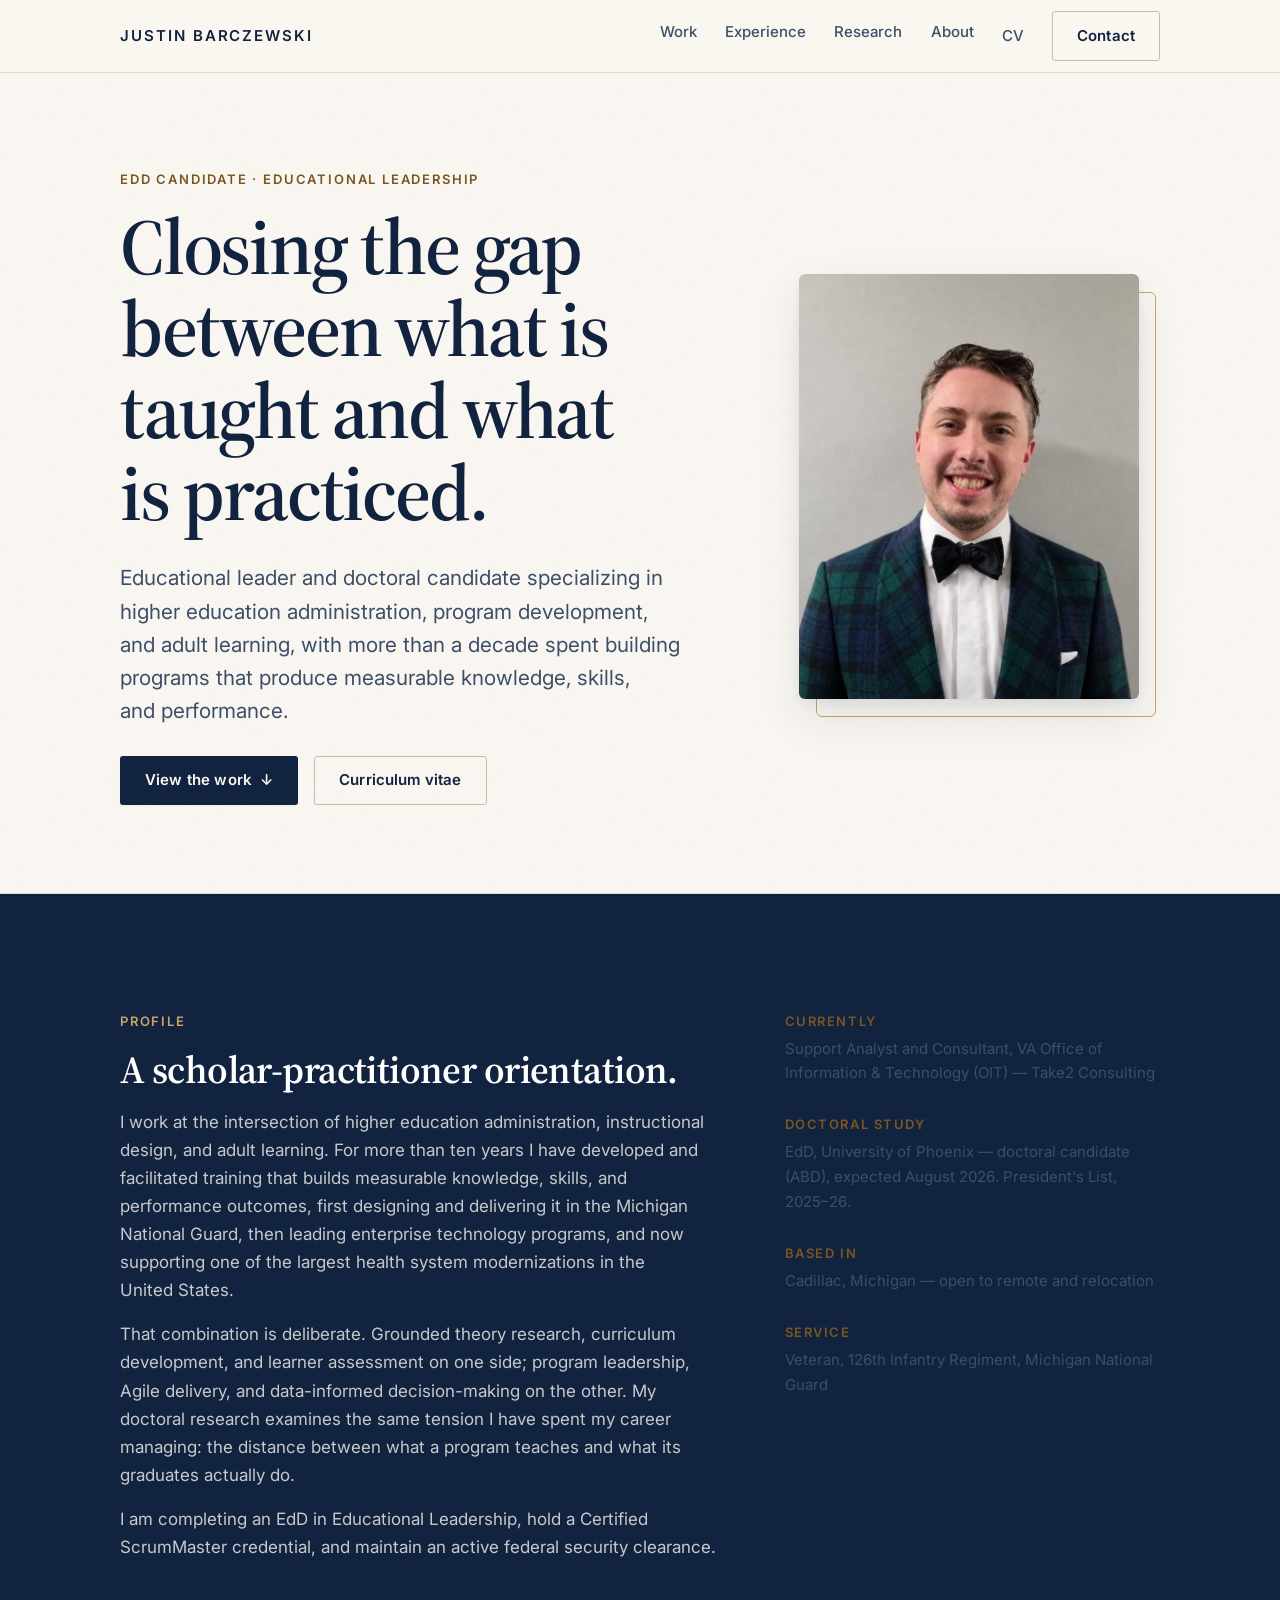
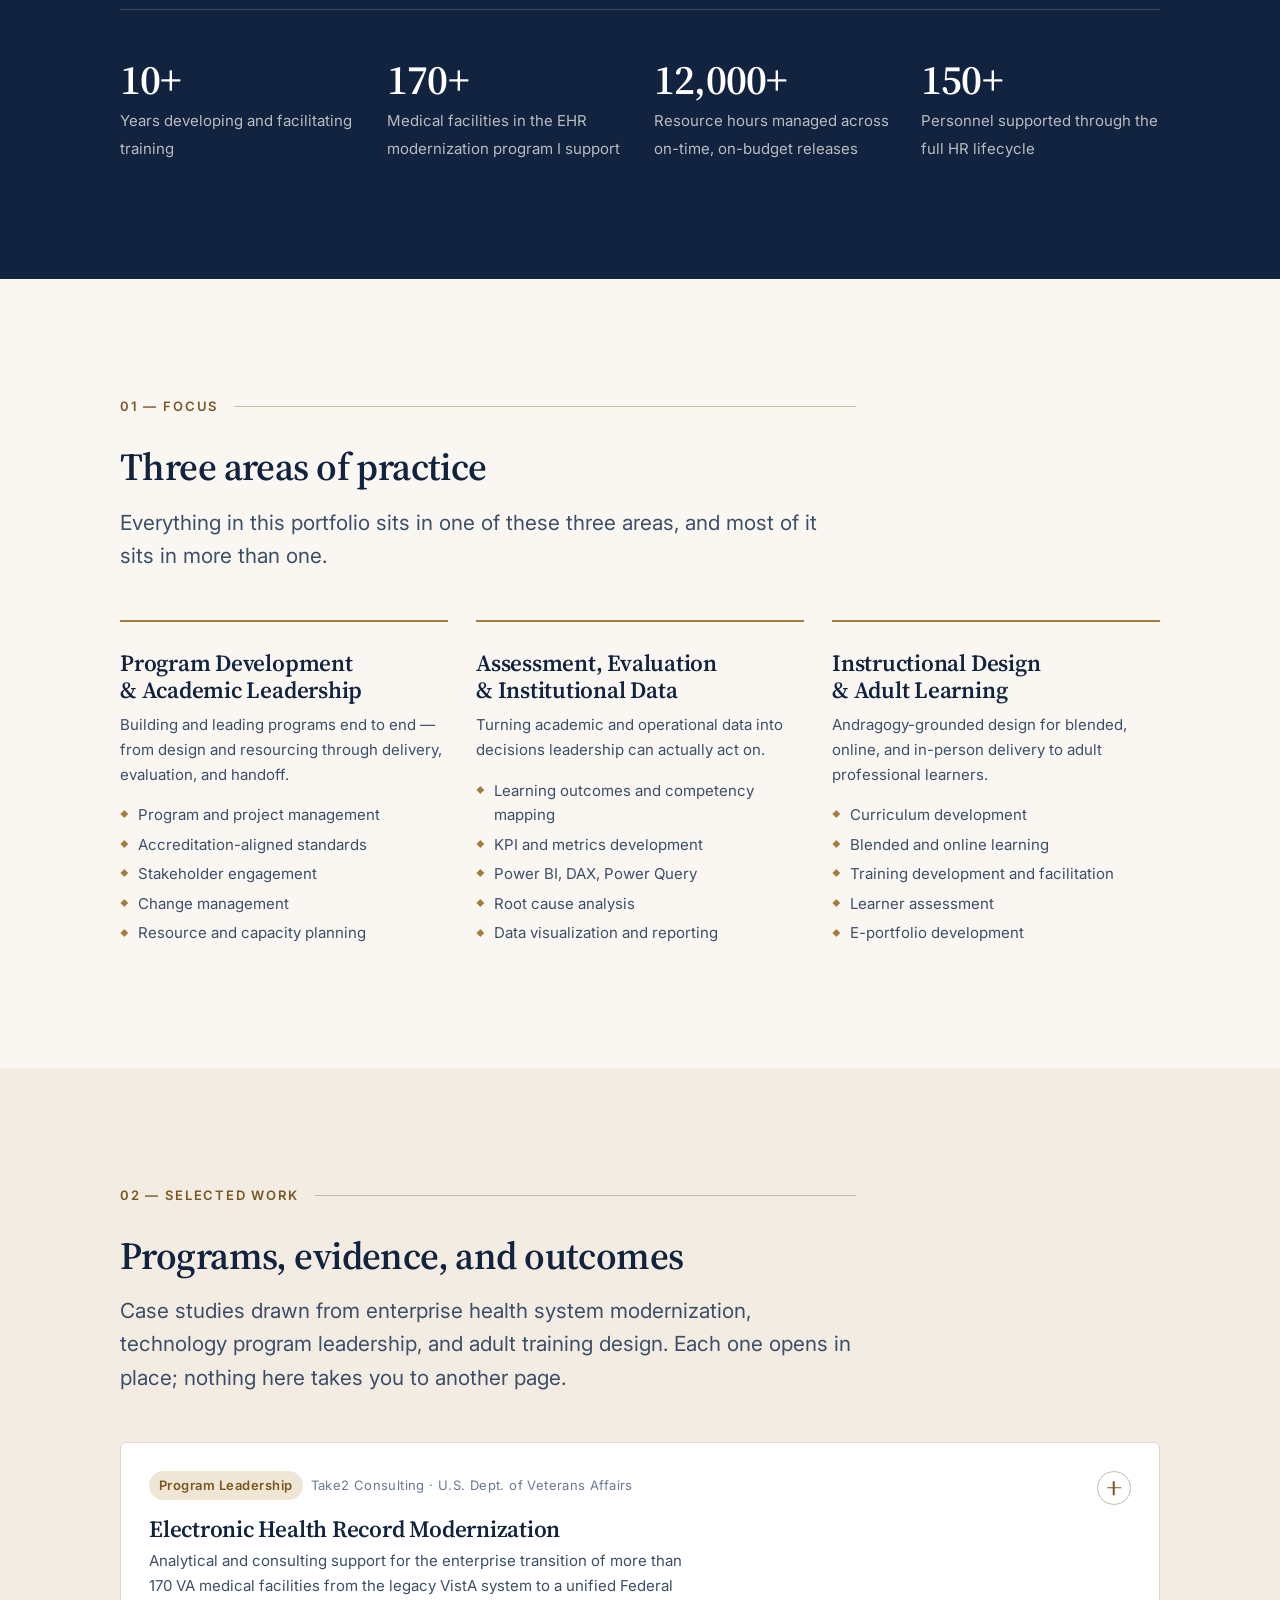
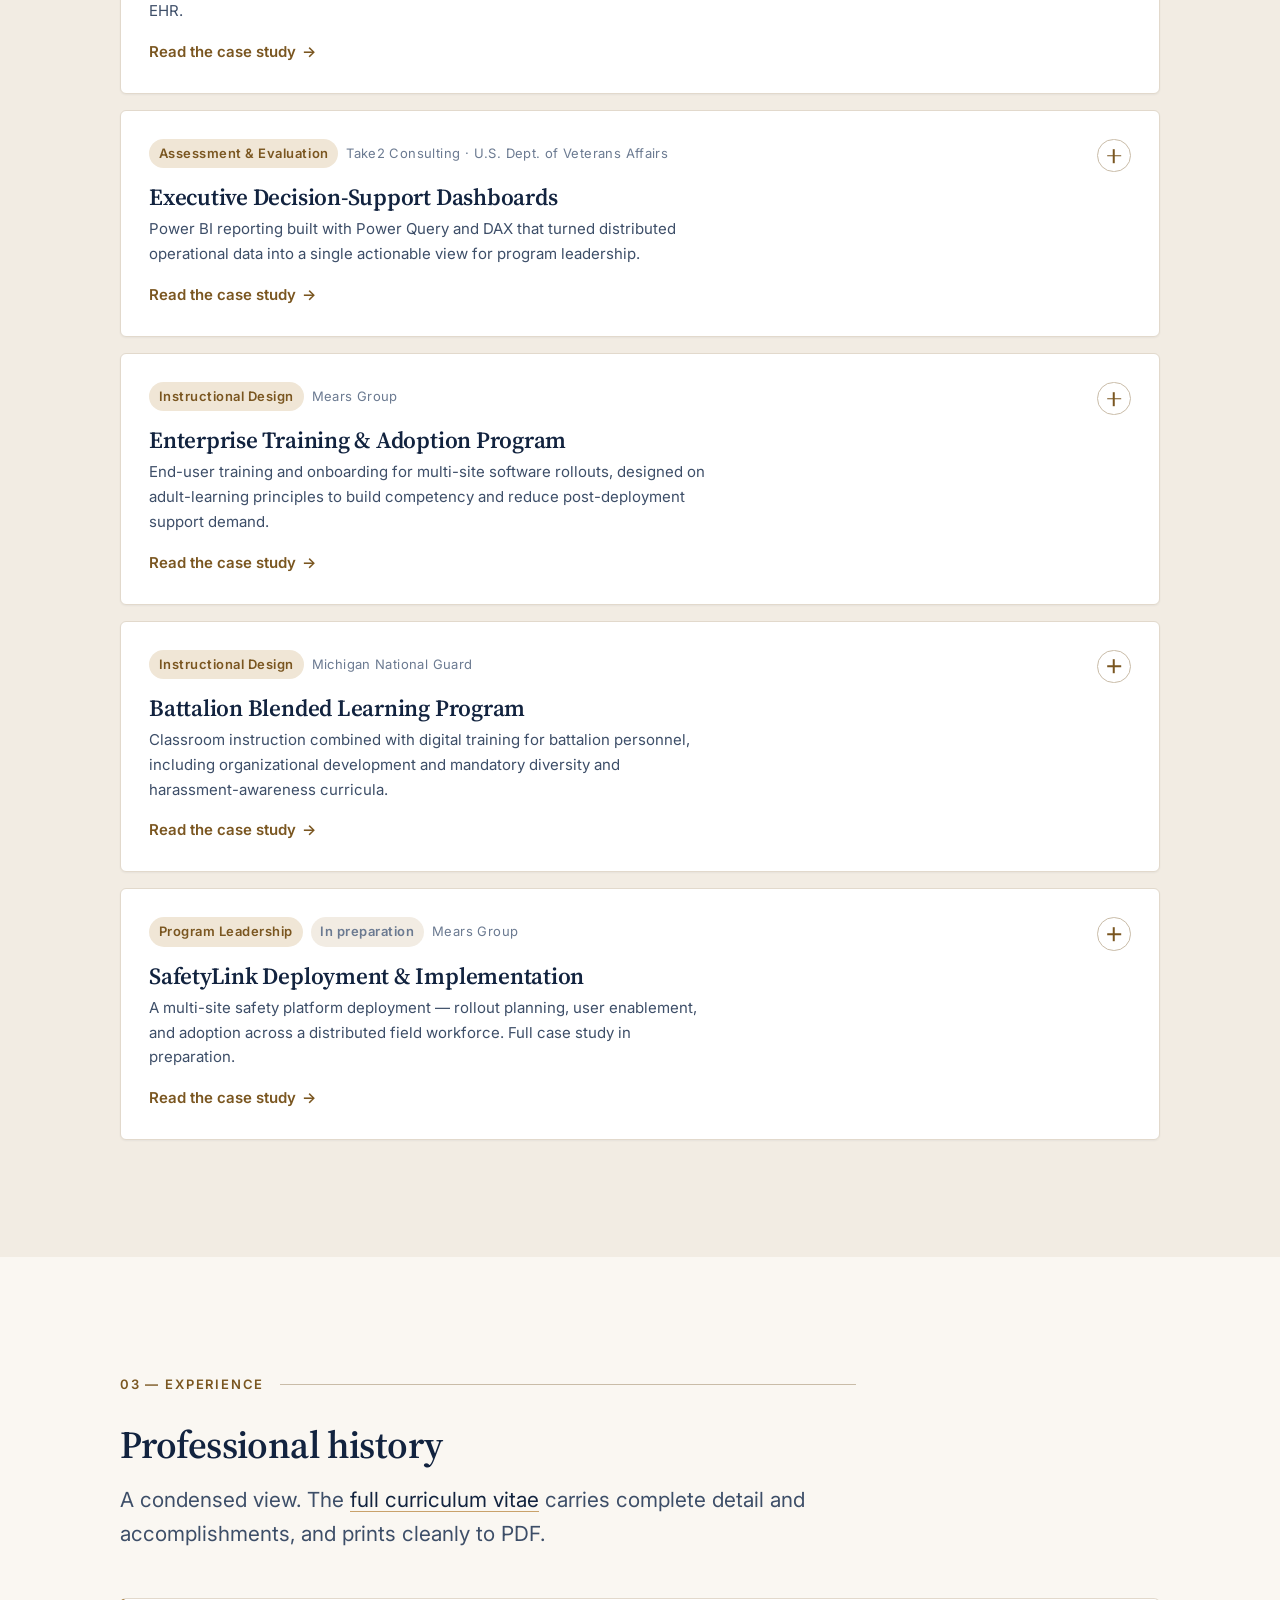
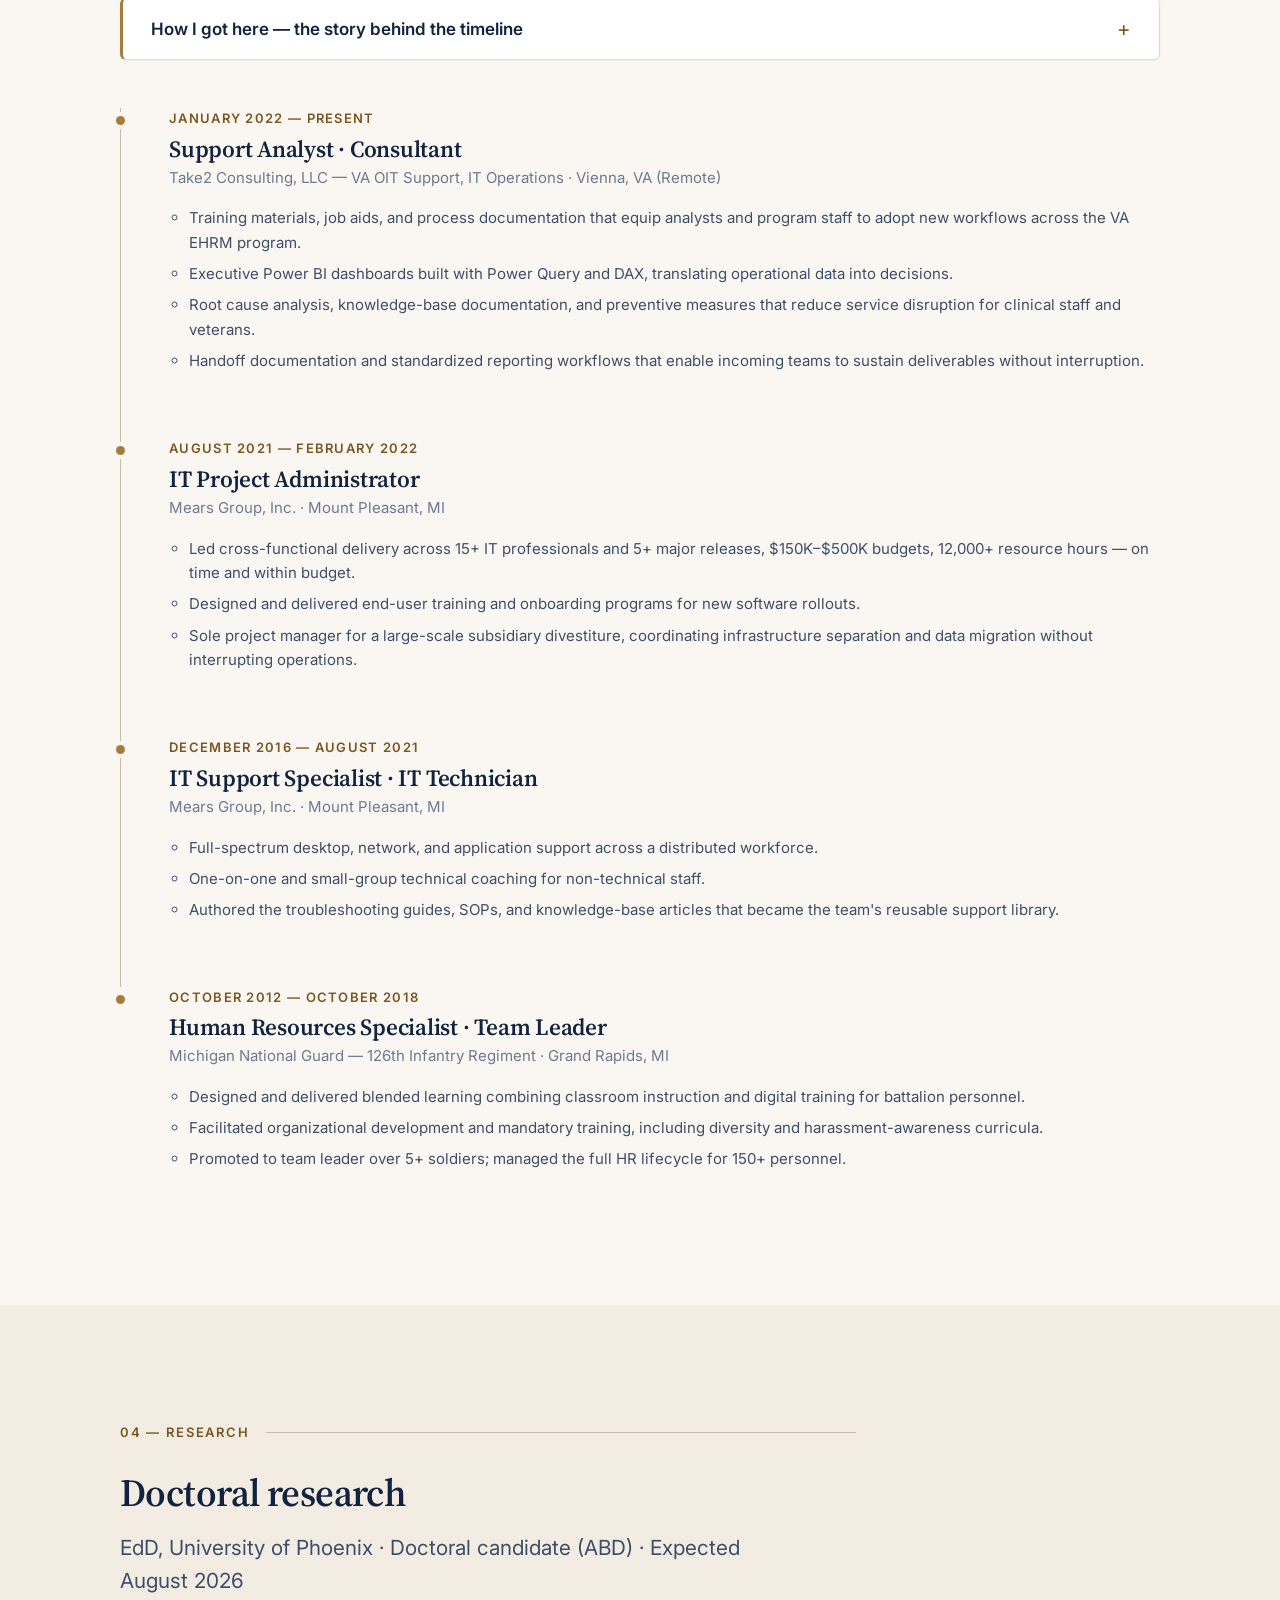
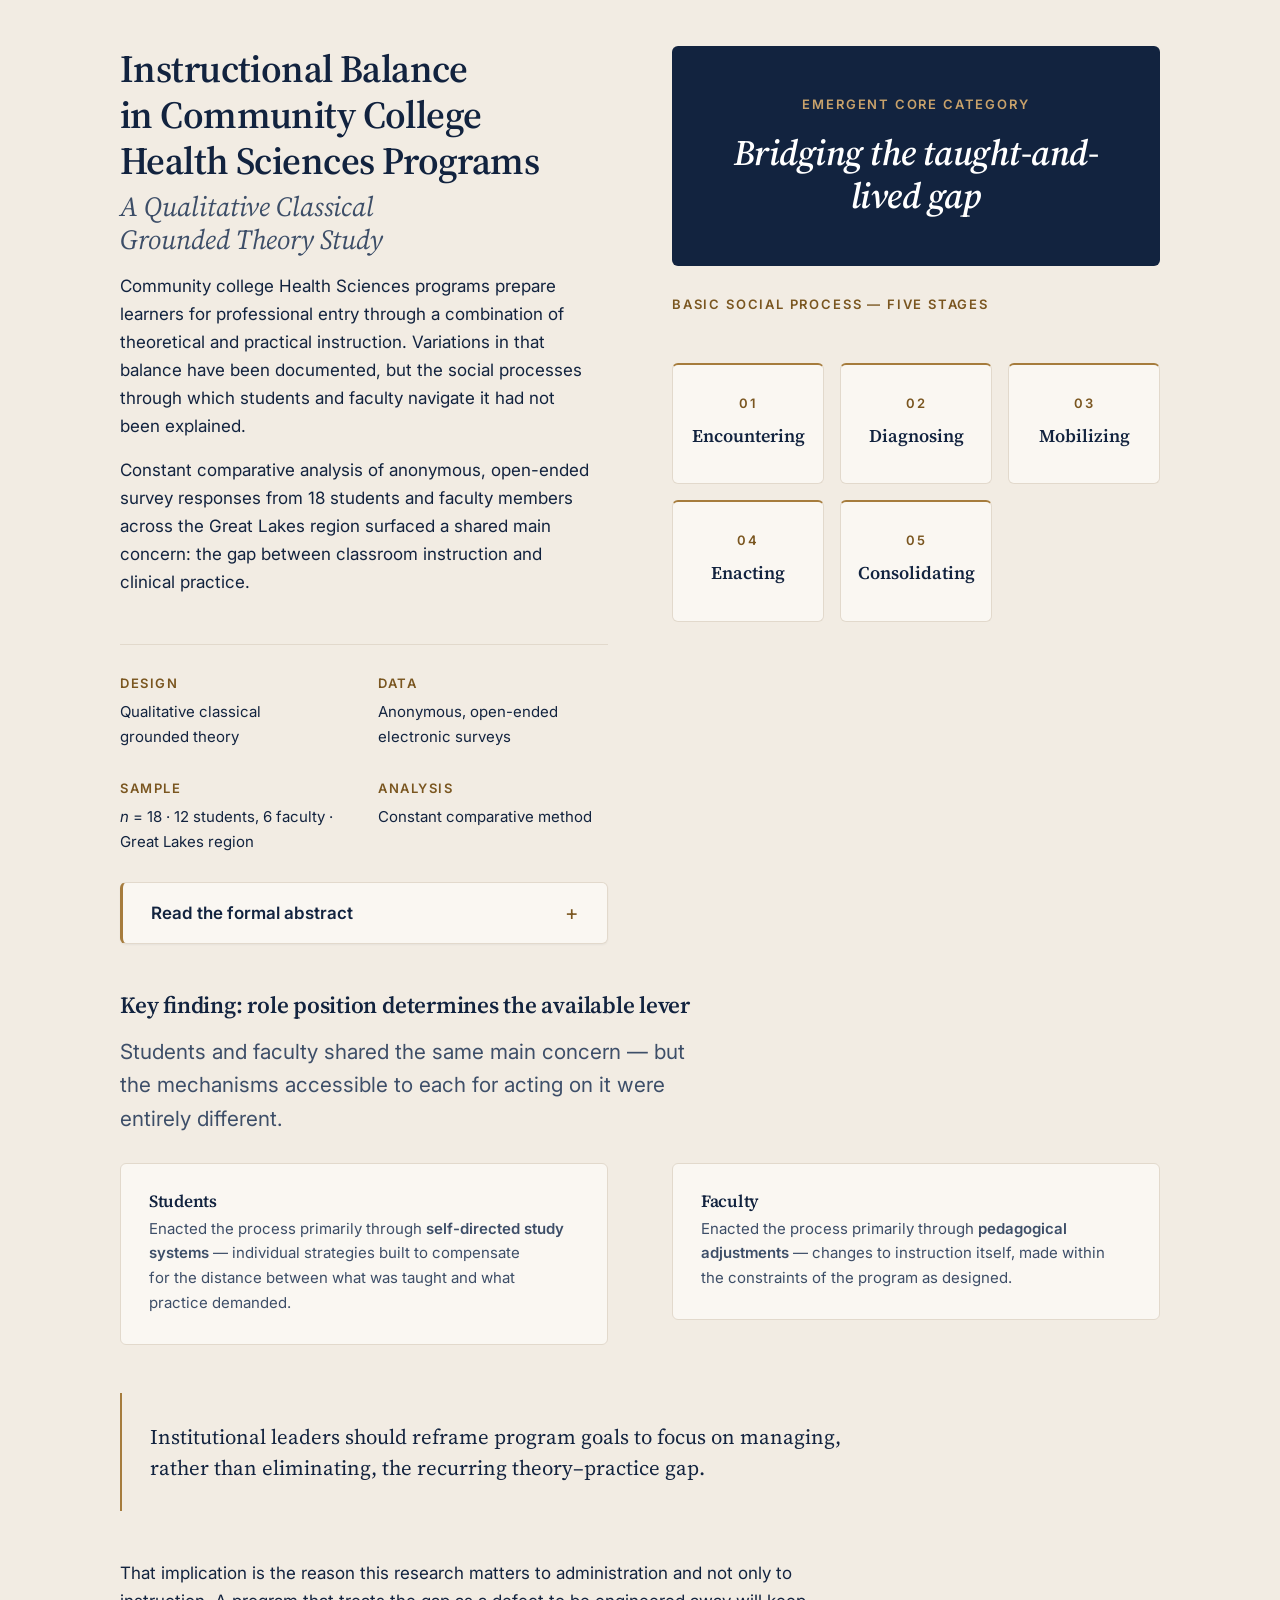
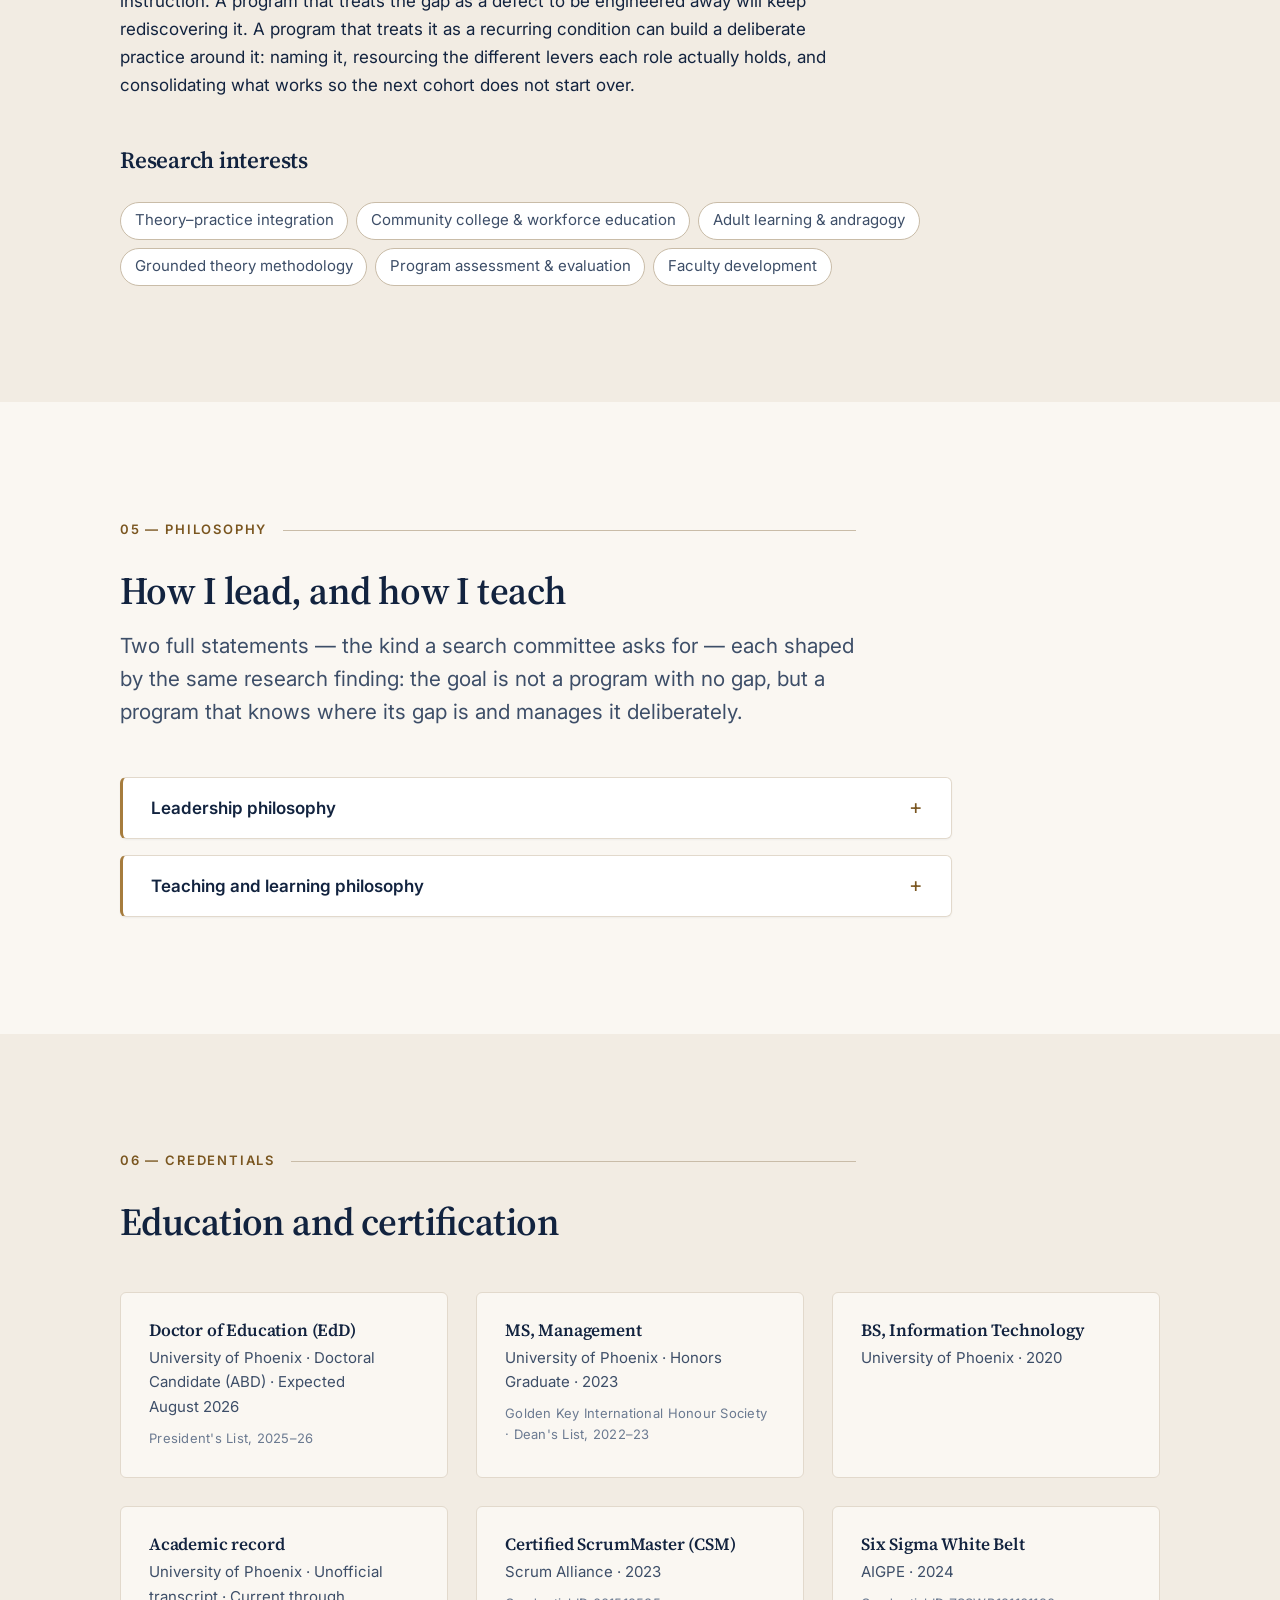
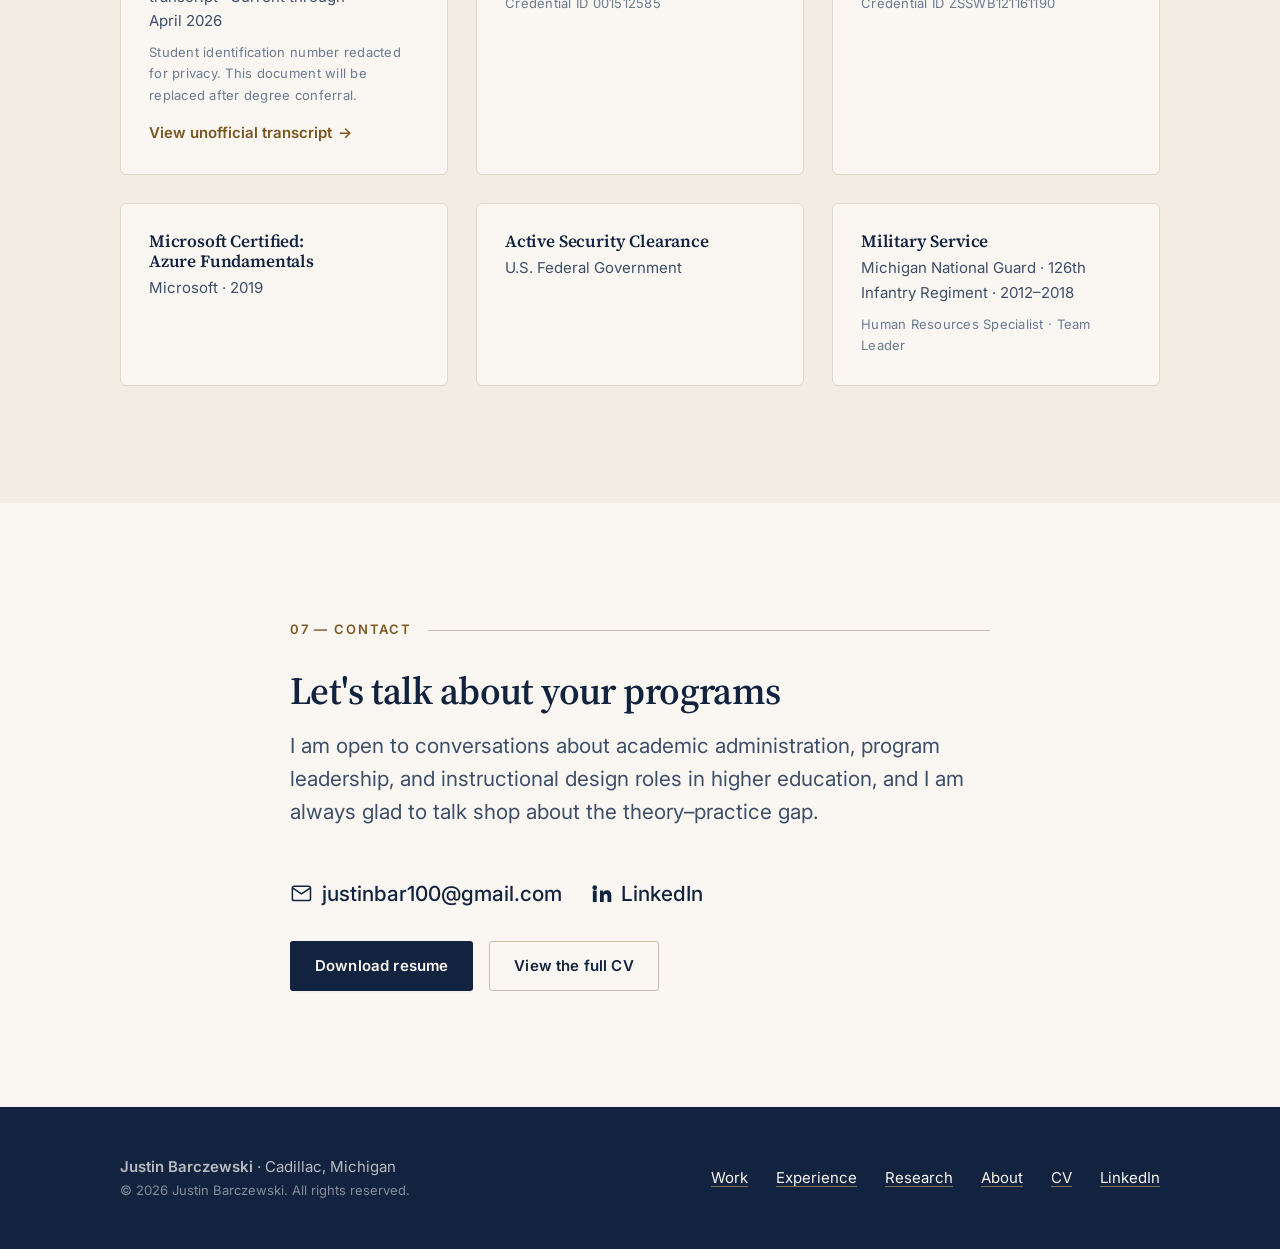
==== commit 8d41acf7: "Add privacy-safe unofficial transcript" ====
--- a/index.html
+++ b/index.html
@@ -1382,6 +1382,13 @@
         </article>
 
         <article class="cred" data-reveal>
+          <h3 class="cred__title">Academic record</h3>
+          <p class="cred__meta">University of Phoenix · Unofficial transcript · Current through April 2026</p>
+          <span class="cred__note">Student identification number redacted for privacy. This document will be replaced after degree conferral.</span>
+          <a class="link-arrow" href="/assets/docs/Justin_Barczewski_Unofficial_Transcript.pdf" target="_blank" rel="noopener">View unofficial transcript <span class="visually-hidden">(PDF opens in a new tab)</span></a>
+        </article>
+
+        <article class="cred" data-reveal>
           <h3 class="cred__title">Certified ScrumMaster (CSM)</h3>
           <p class="cred__meta">Scrum Alliance · 2023</p>
           <span class="cred__note">Credential ID 001512585</span>
--- a/assets/css/site.css
+++ b/assets/css/site.css
@@ -977,6 +977,8 @@
   letter-spacing: 0.02em;
 }
 
+.cred .link-arrow { margin-top: 0.9rem; }
+
 /* Stat row */
 .stats {
   display: grid;
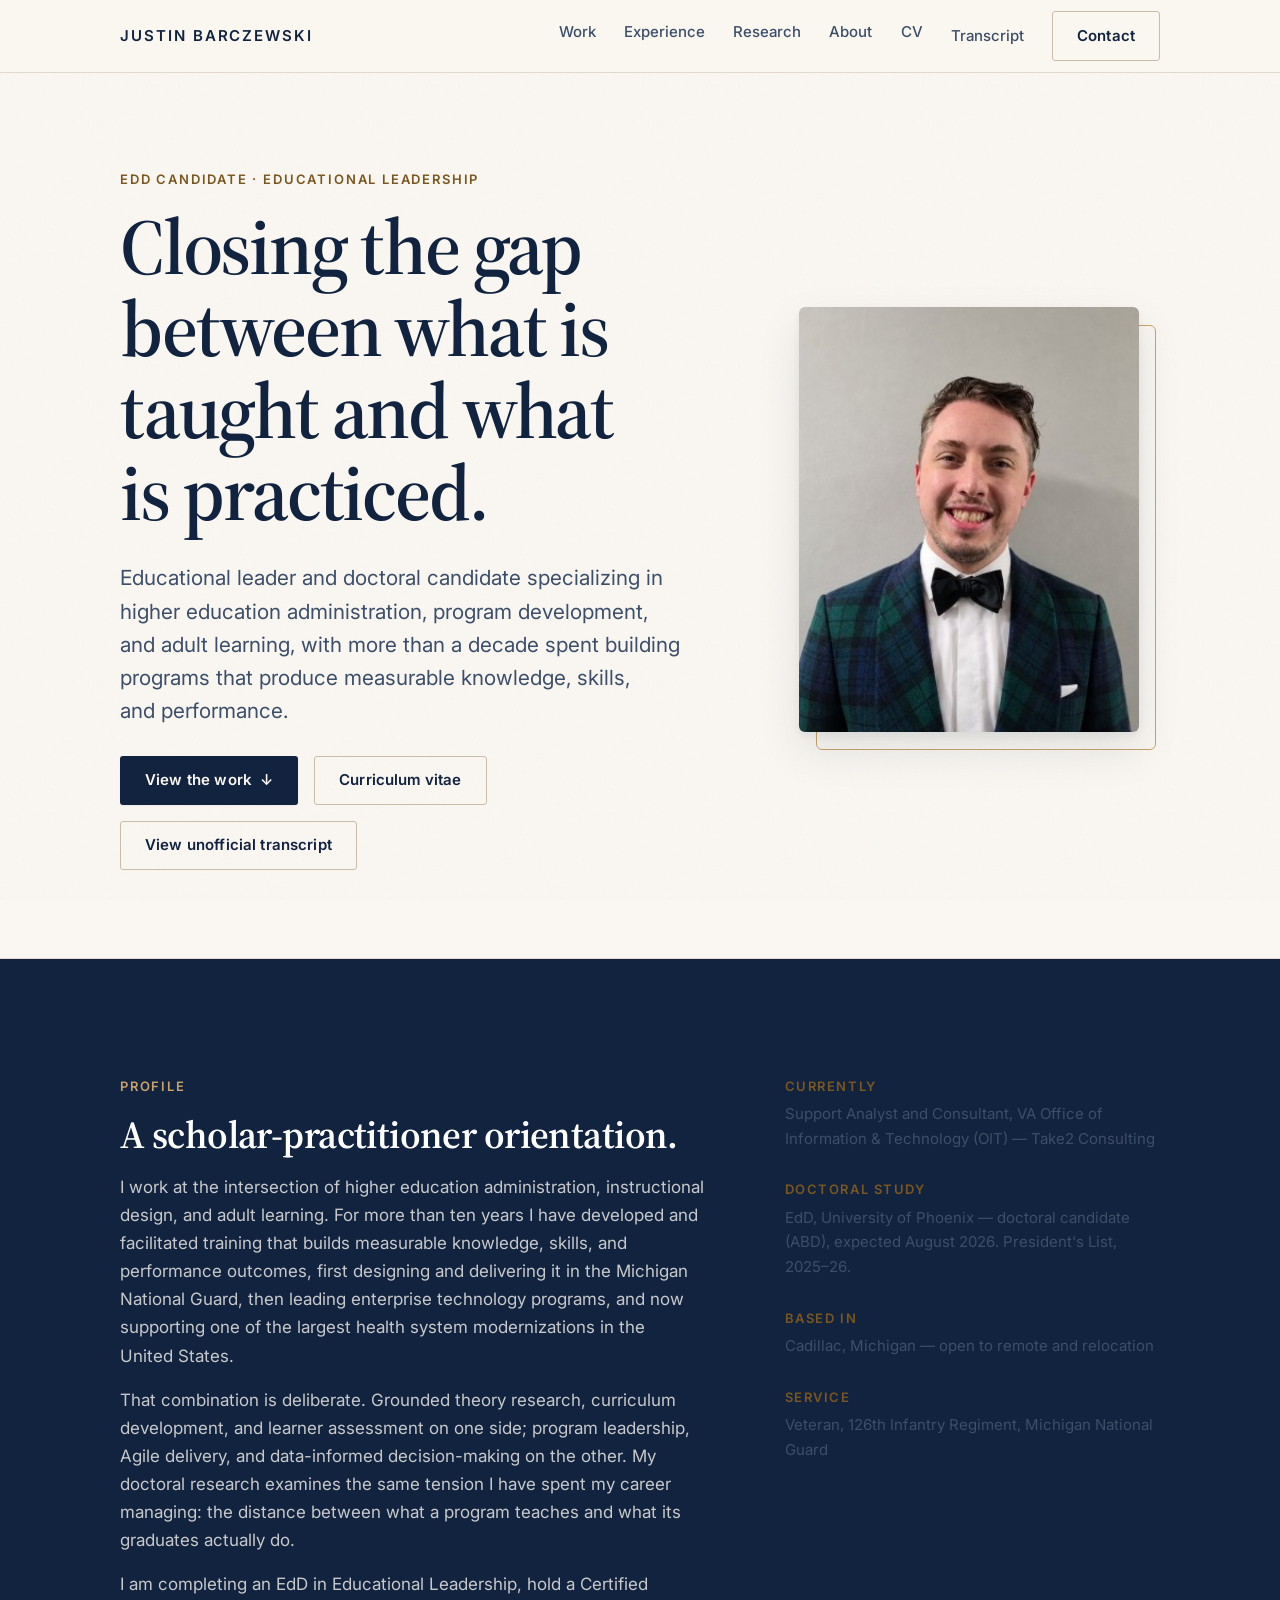
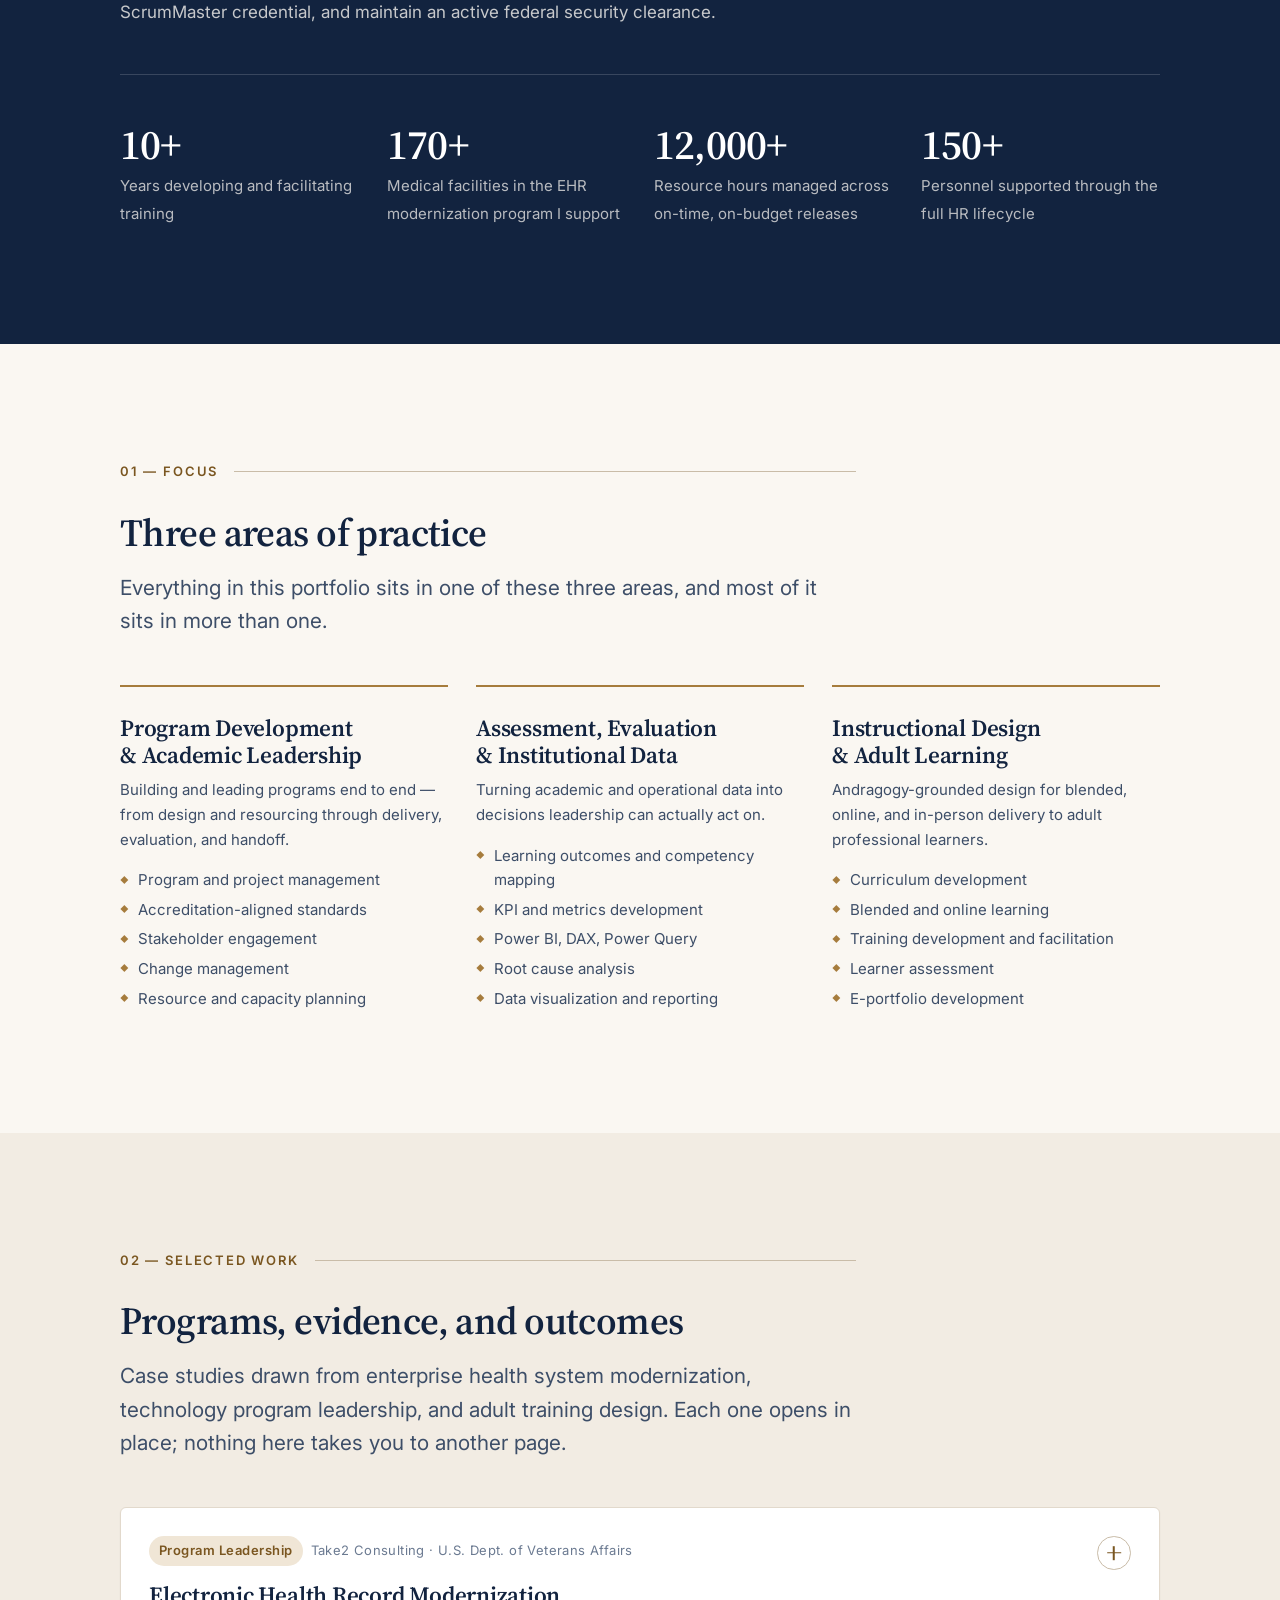
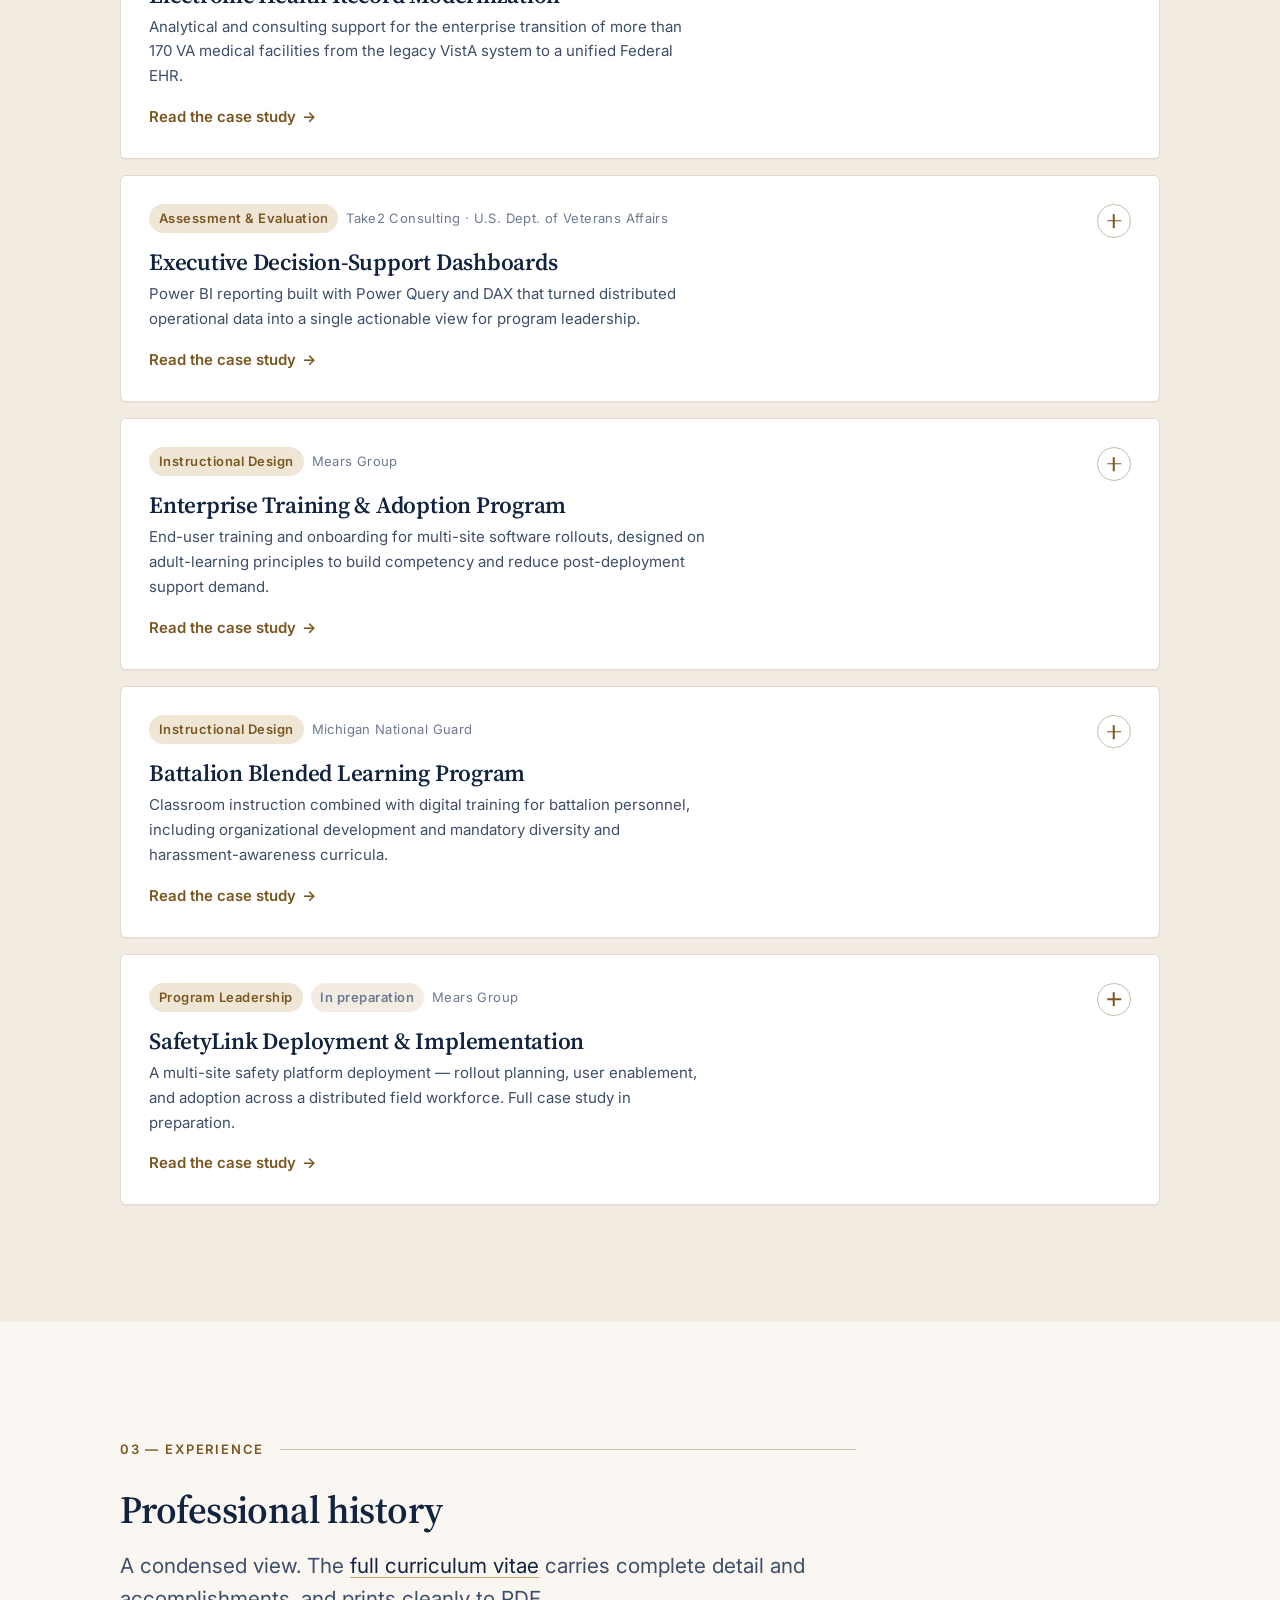
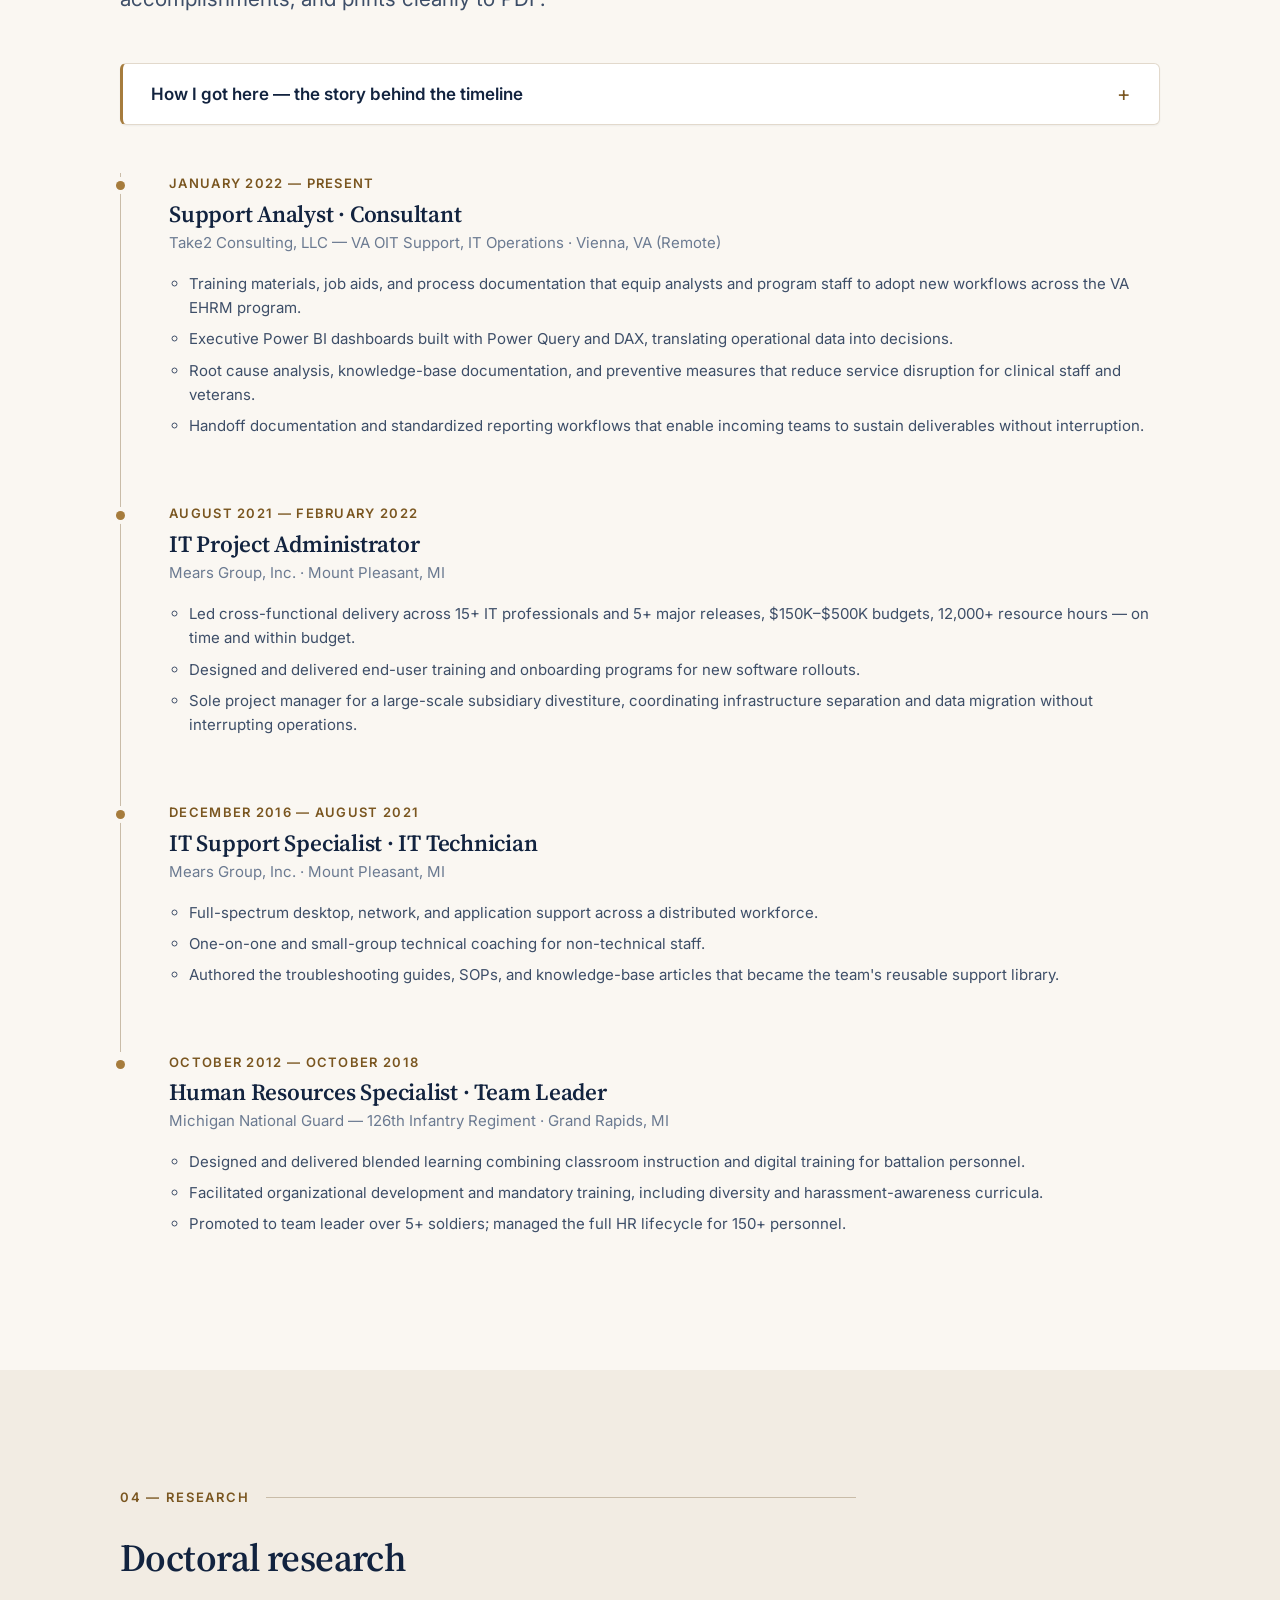
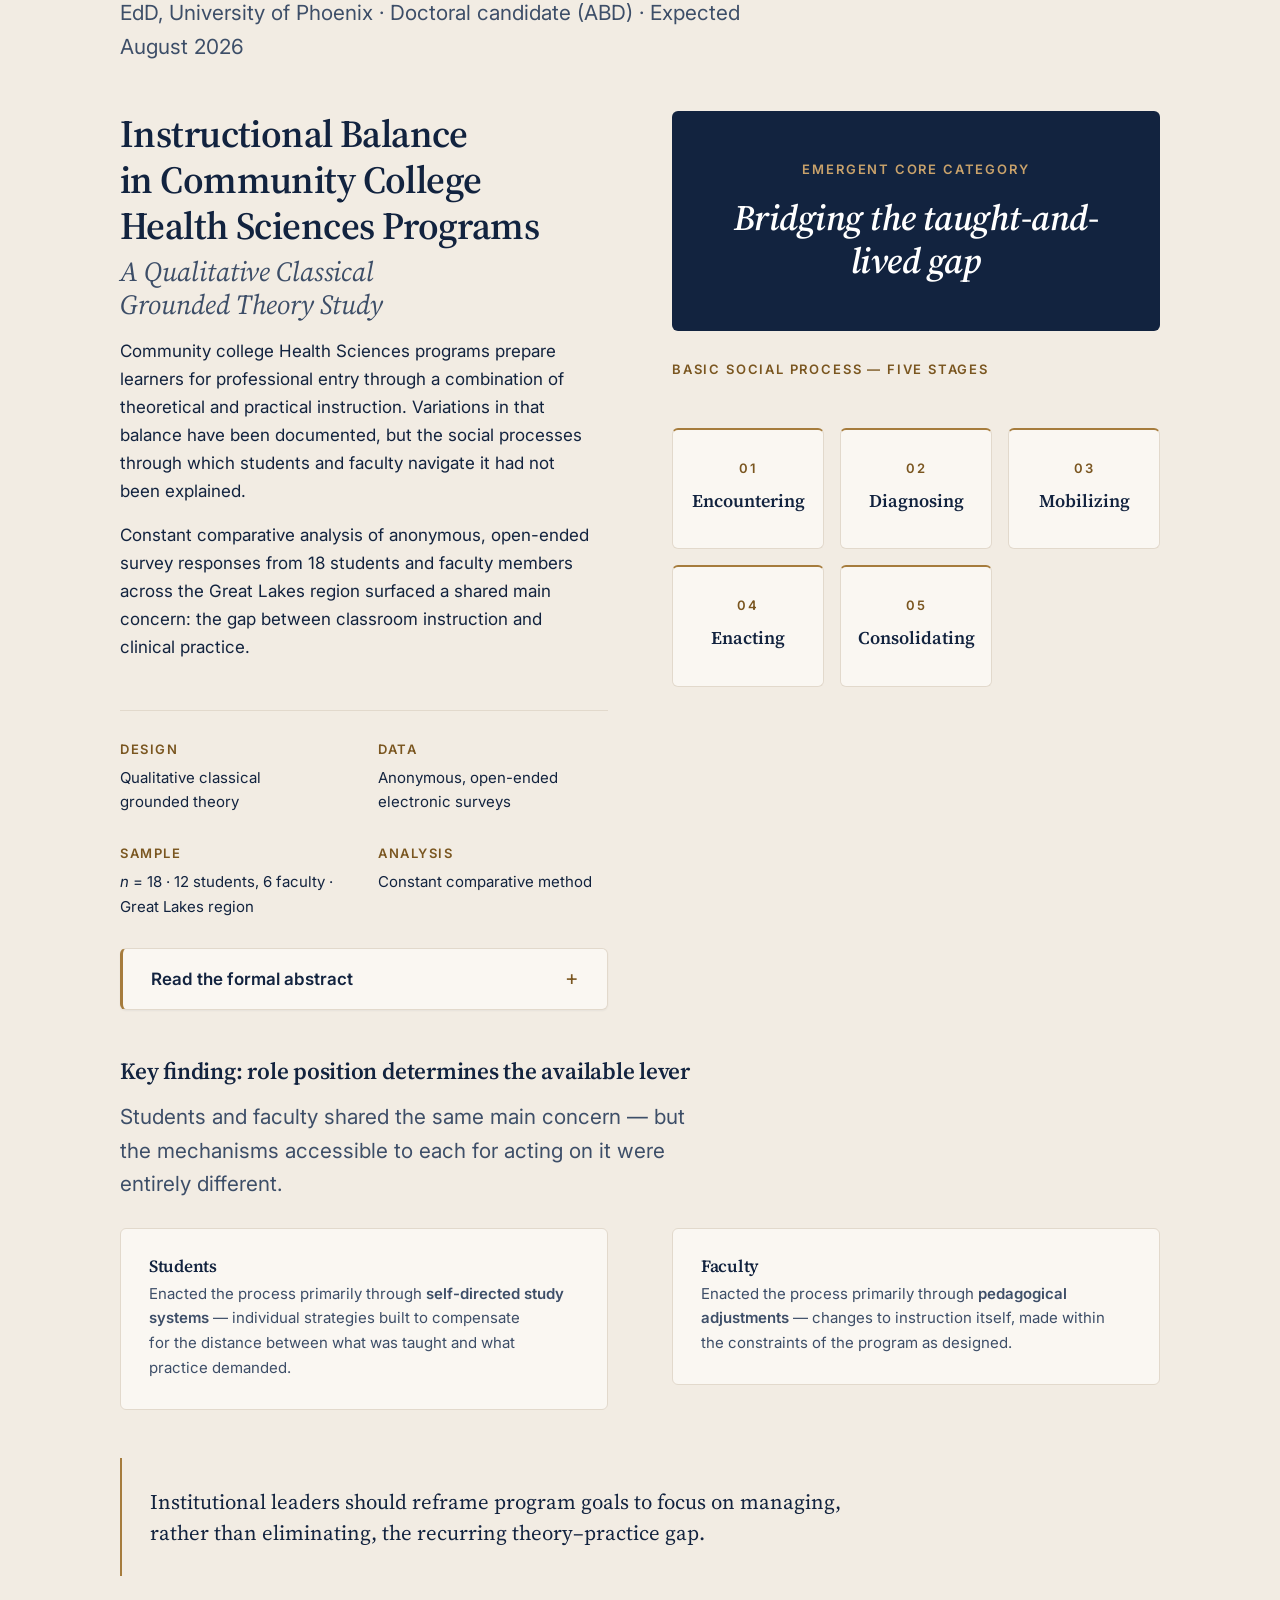
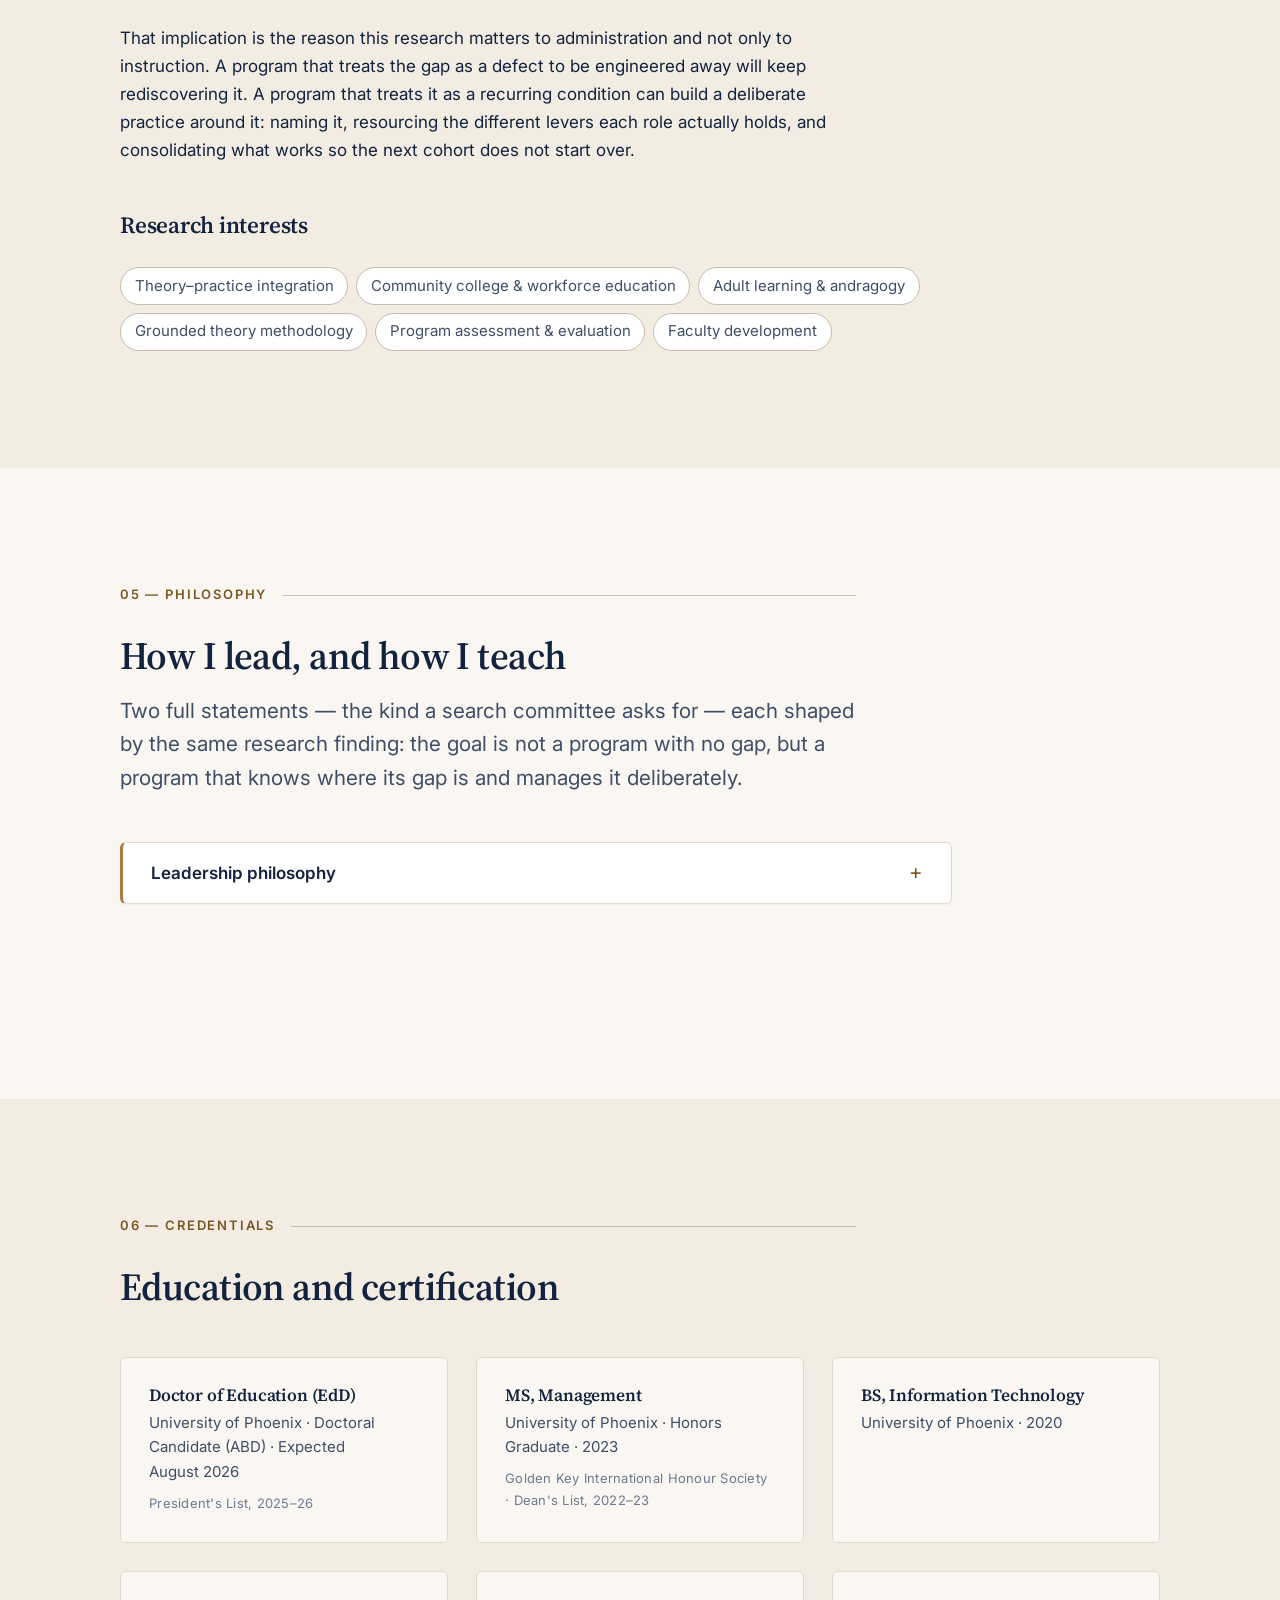
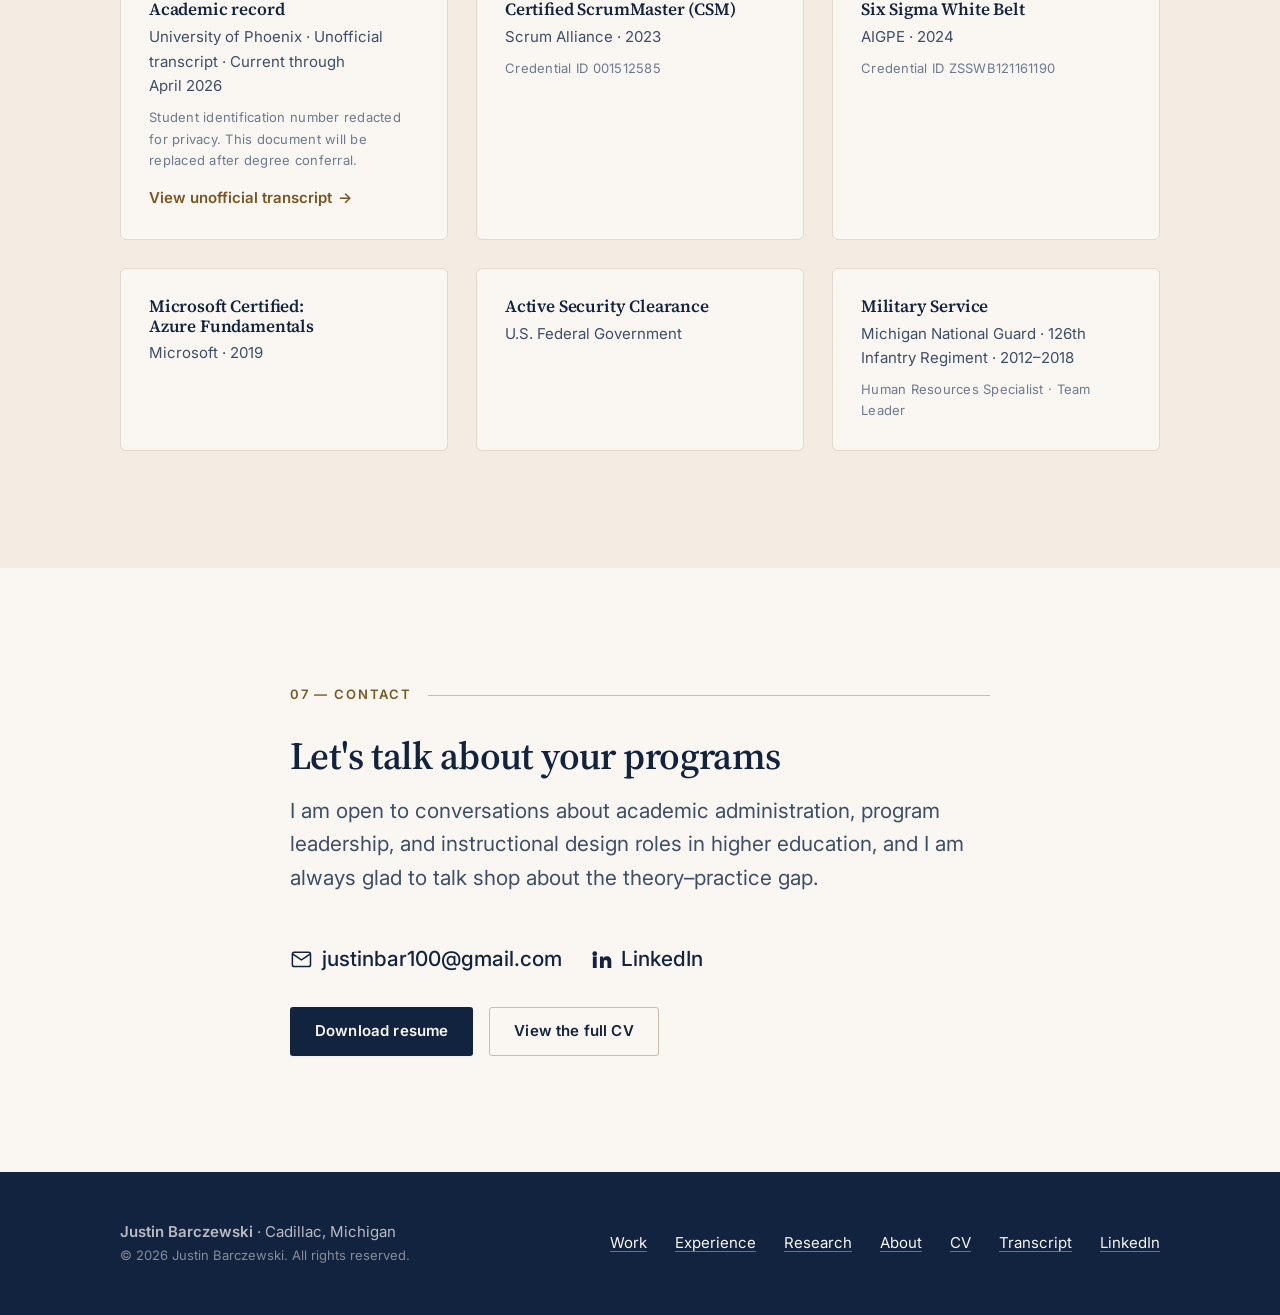
==== commit a7a2931f: "Make unofficial transcript easier to find" ====
--- a/index.html
+++ b/index.html
@@ -84,6 +84,7 @@
         <li><a class="nav__link" href="/#research">Research</a></li>
         <li><a class="nav__link" href="/#about">About</a></li>
         <li><a class="nav__link" href="/cv.html">CV</a></li>
+        <li><a class="nav__link" href="/assets/docs/Justin_Barczewski_Unofficial_Transcript.pdf" target="_blank" rel="noopener">Transcript<span class="visually-hidden"> (PDF opens in a new tab)</span></a></li>
       </ul>
       <a class="btn btn--ghost" href="/#contact">Contact</a>
     </nav>
@@ -109,6 +110,7 @@
         <div class="btn-row">
           <a class="btn btn--primary" href="#work">View the work <span class="btn__arrow" aria-hidden="true">↓</span></a>
           <a class="btn btn--ghost" href="/cv.html">Curriculum vitae</a>
+          <a class="btn btn--ghost" href="/assets/docs/Justin_Barczewski_Unofficial_Transcript.pdf" target="_blank" rel="noopener">View unofficial transcript<span class="visually-hidden"> (PDF opens in a new tab)</span></a>
         </div>
       </div>
 
@@ -1472,6 +1474,7 @@
       <li><a href="/#research">Research</a></li>
       <li><a href="/#about">About</a></li>
       <li><a href="/cv.html">CV</a></li>
+      <li><a href="/assets/docs/Justin_Barczewski_Unofficial_Transcript.pdf" target="_blank" rel="noopener">Transcript<span class="visually-hidden"> (PDF opens in a new tab)</span></a></li>
       <li><a href="https://www.linkedin.com/in/justin-barczewski-542234149" rel="me noopener" target="_blank">LinkedIn<span class="visually-hidden"> (opens in a new tab)</span></a></li>
     </ul>
   </div>
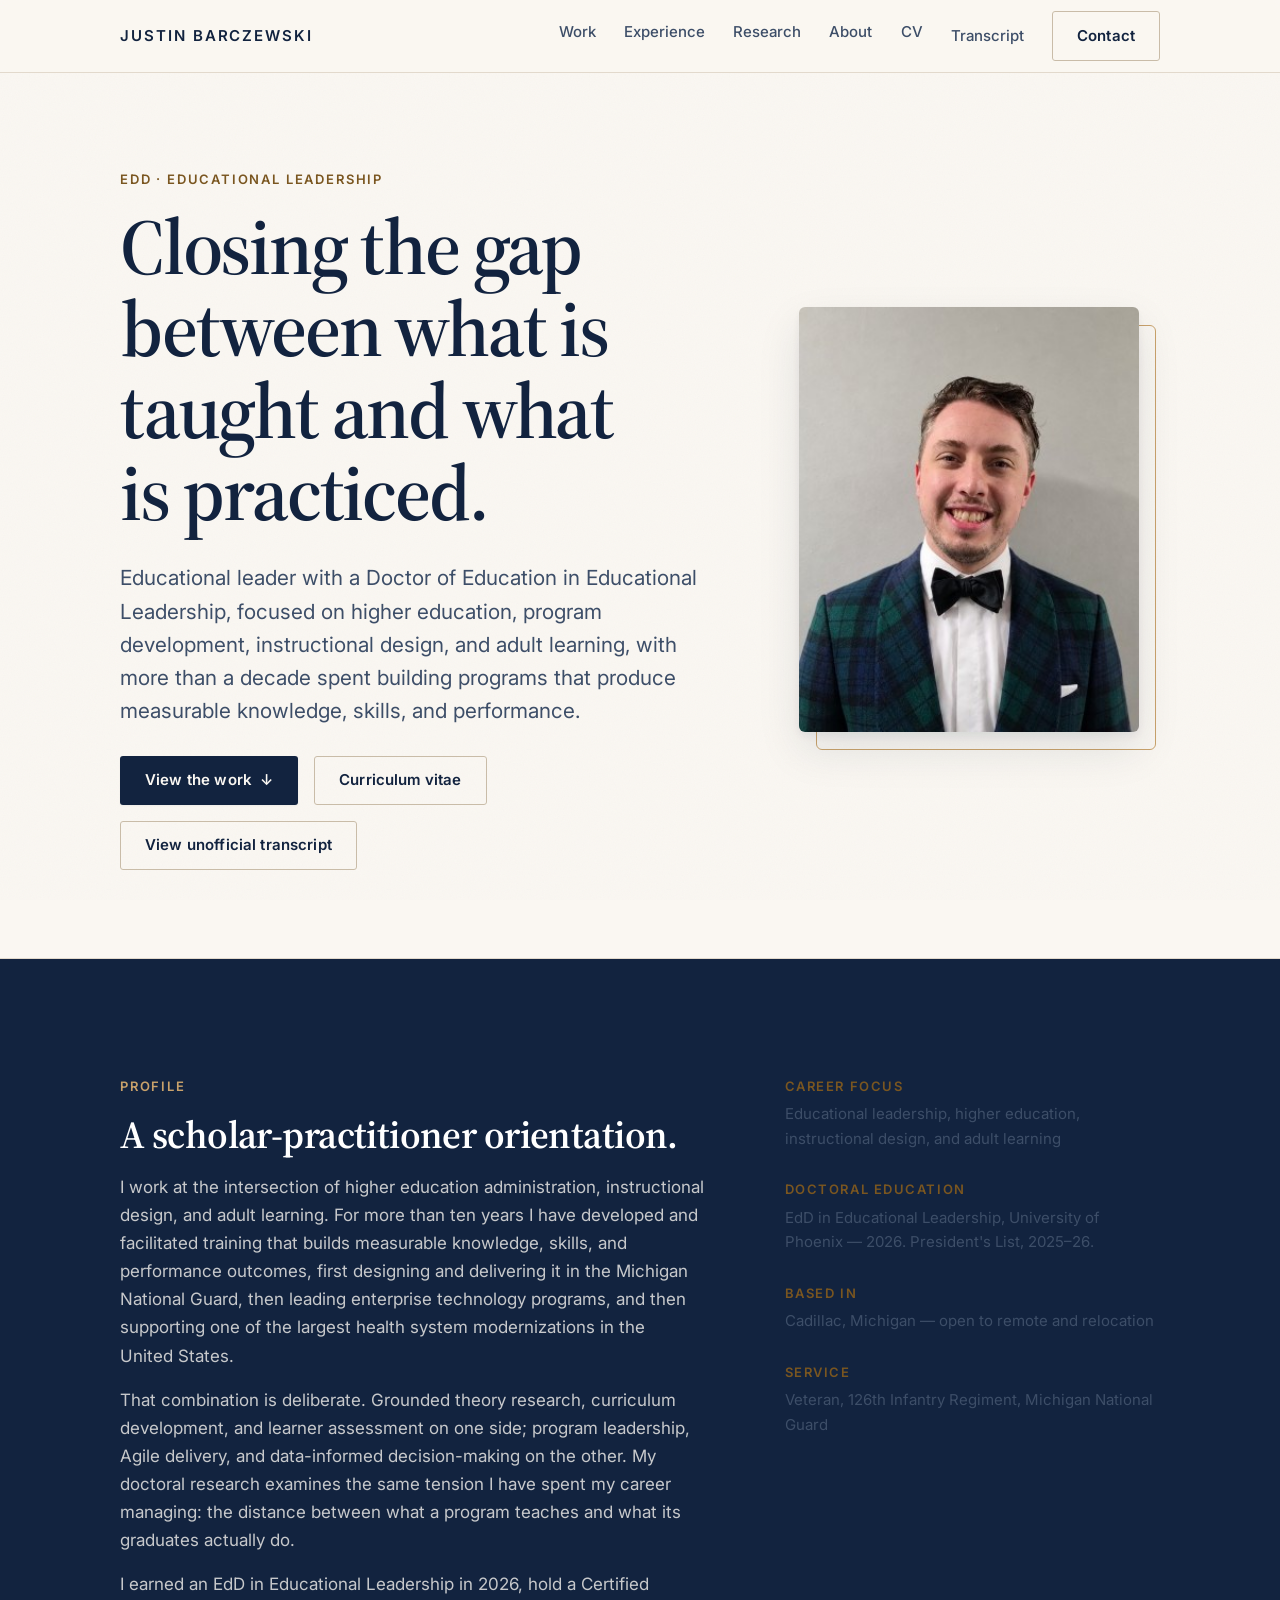
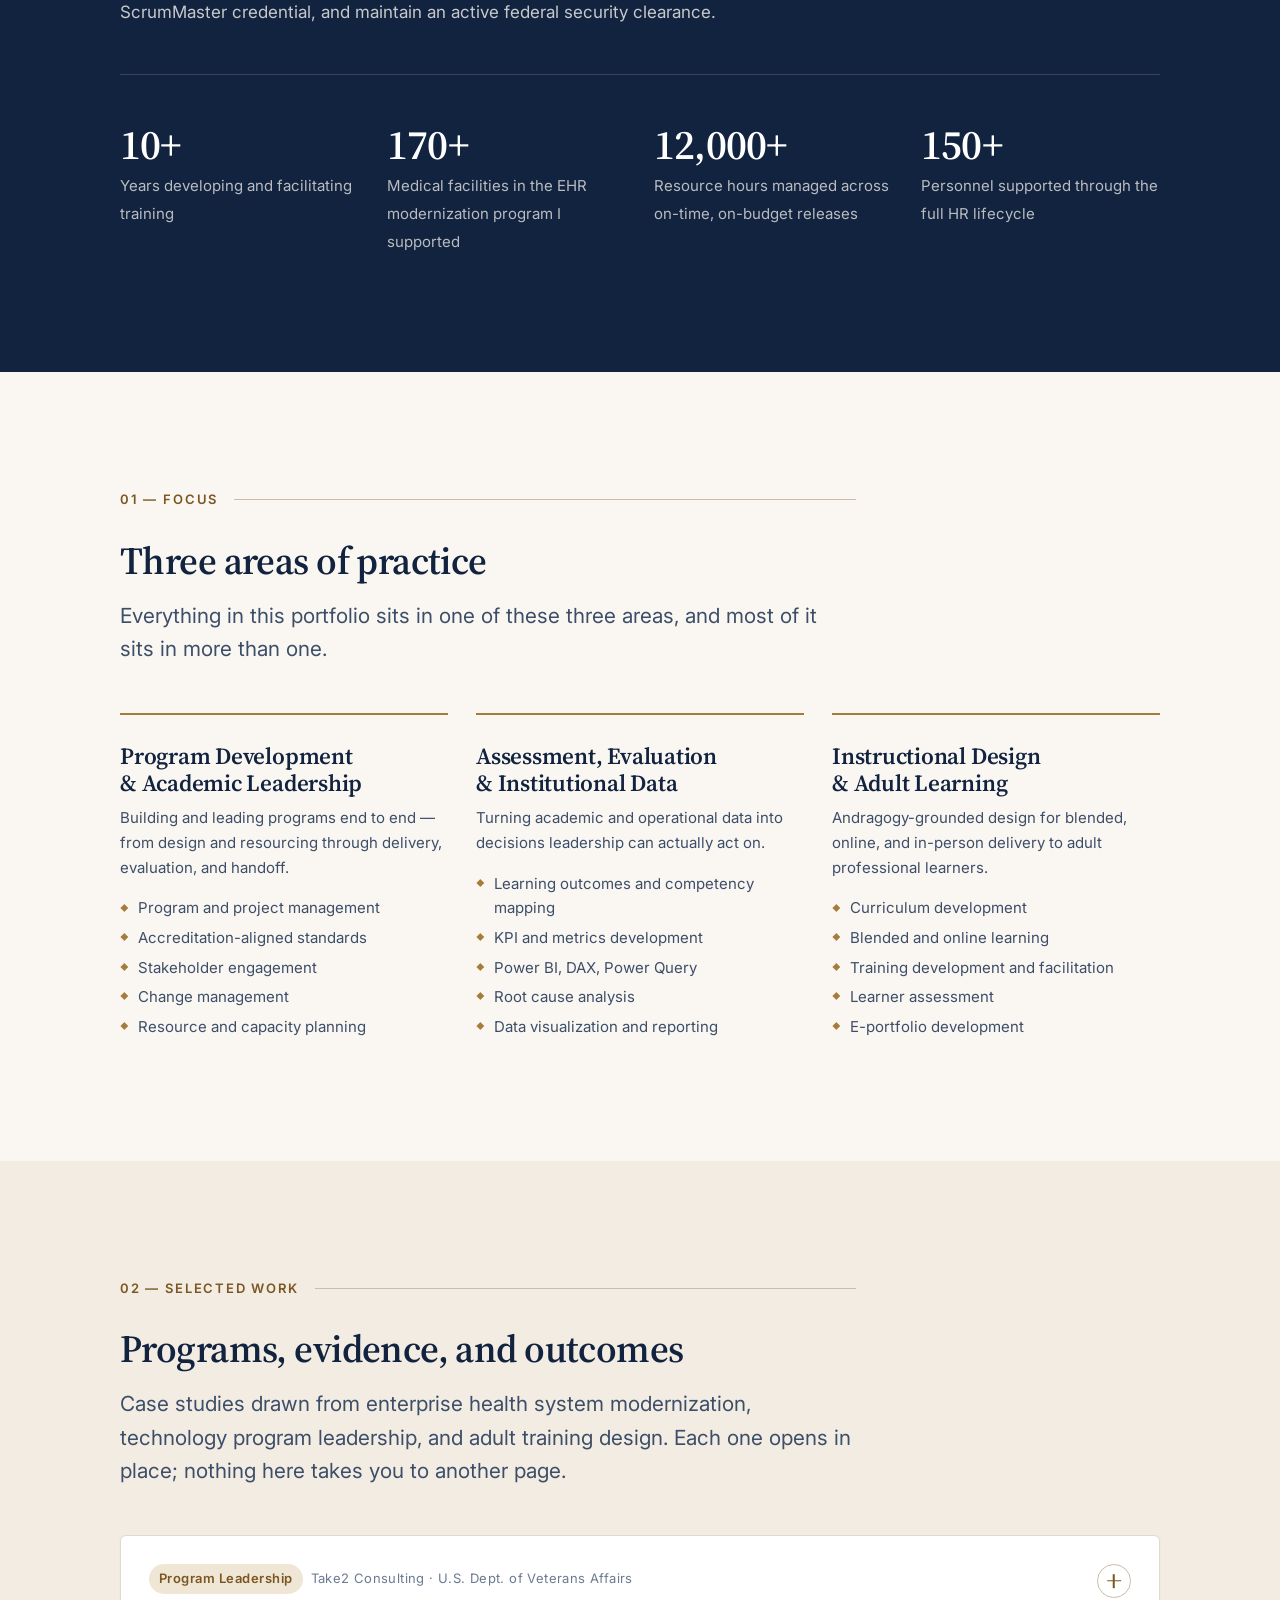
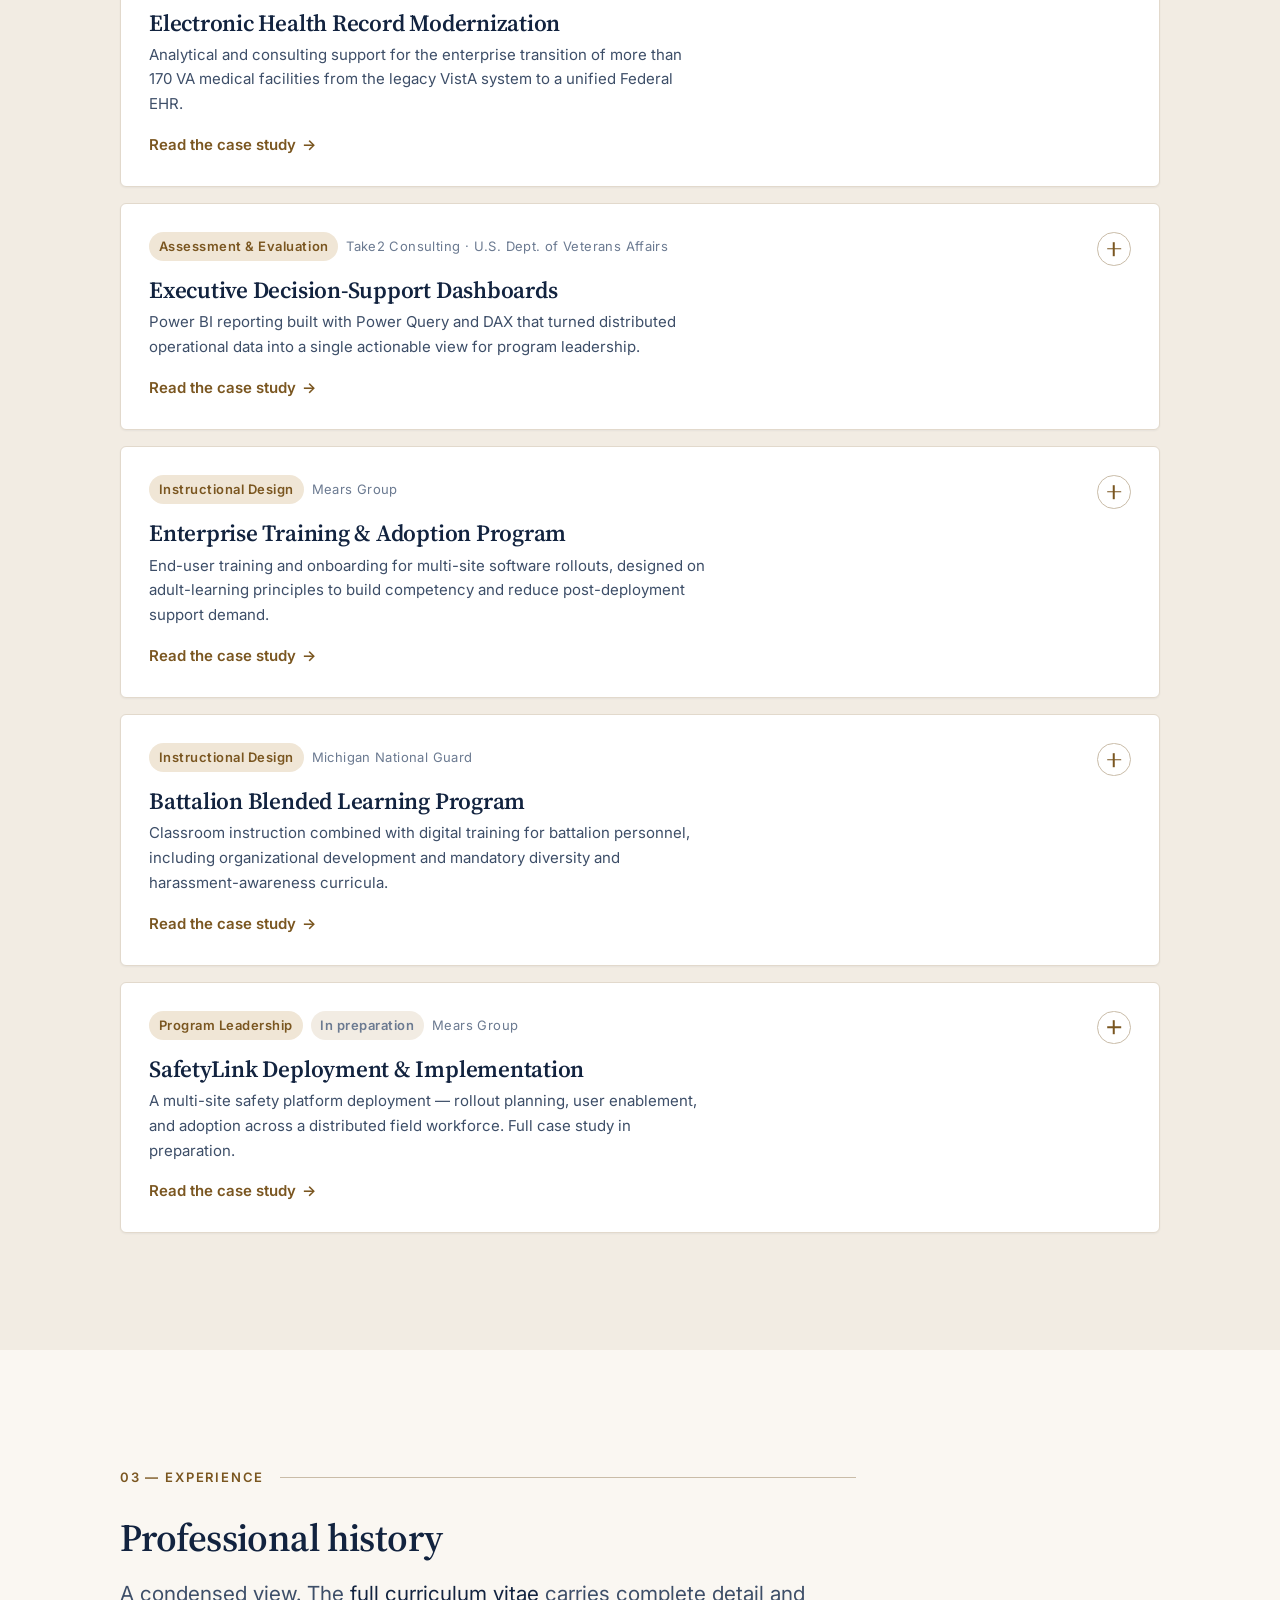
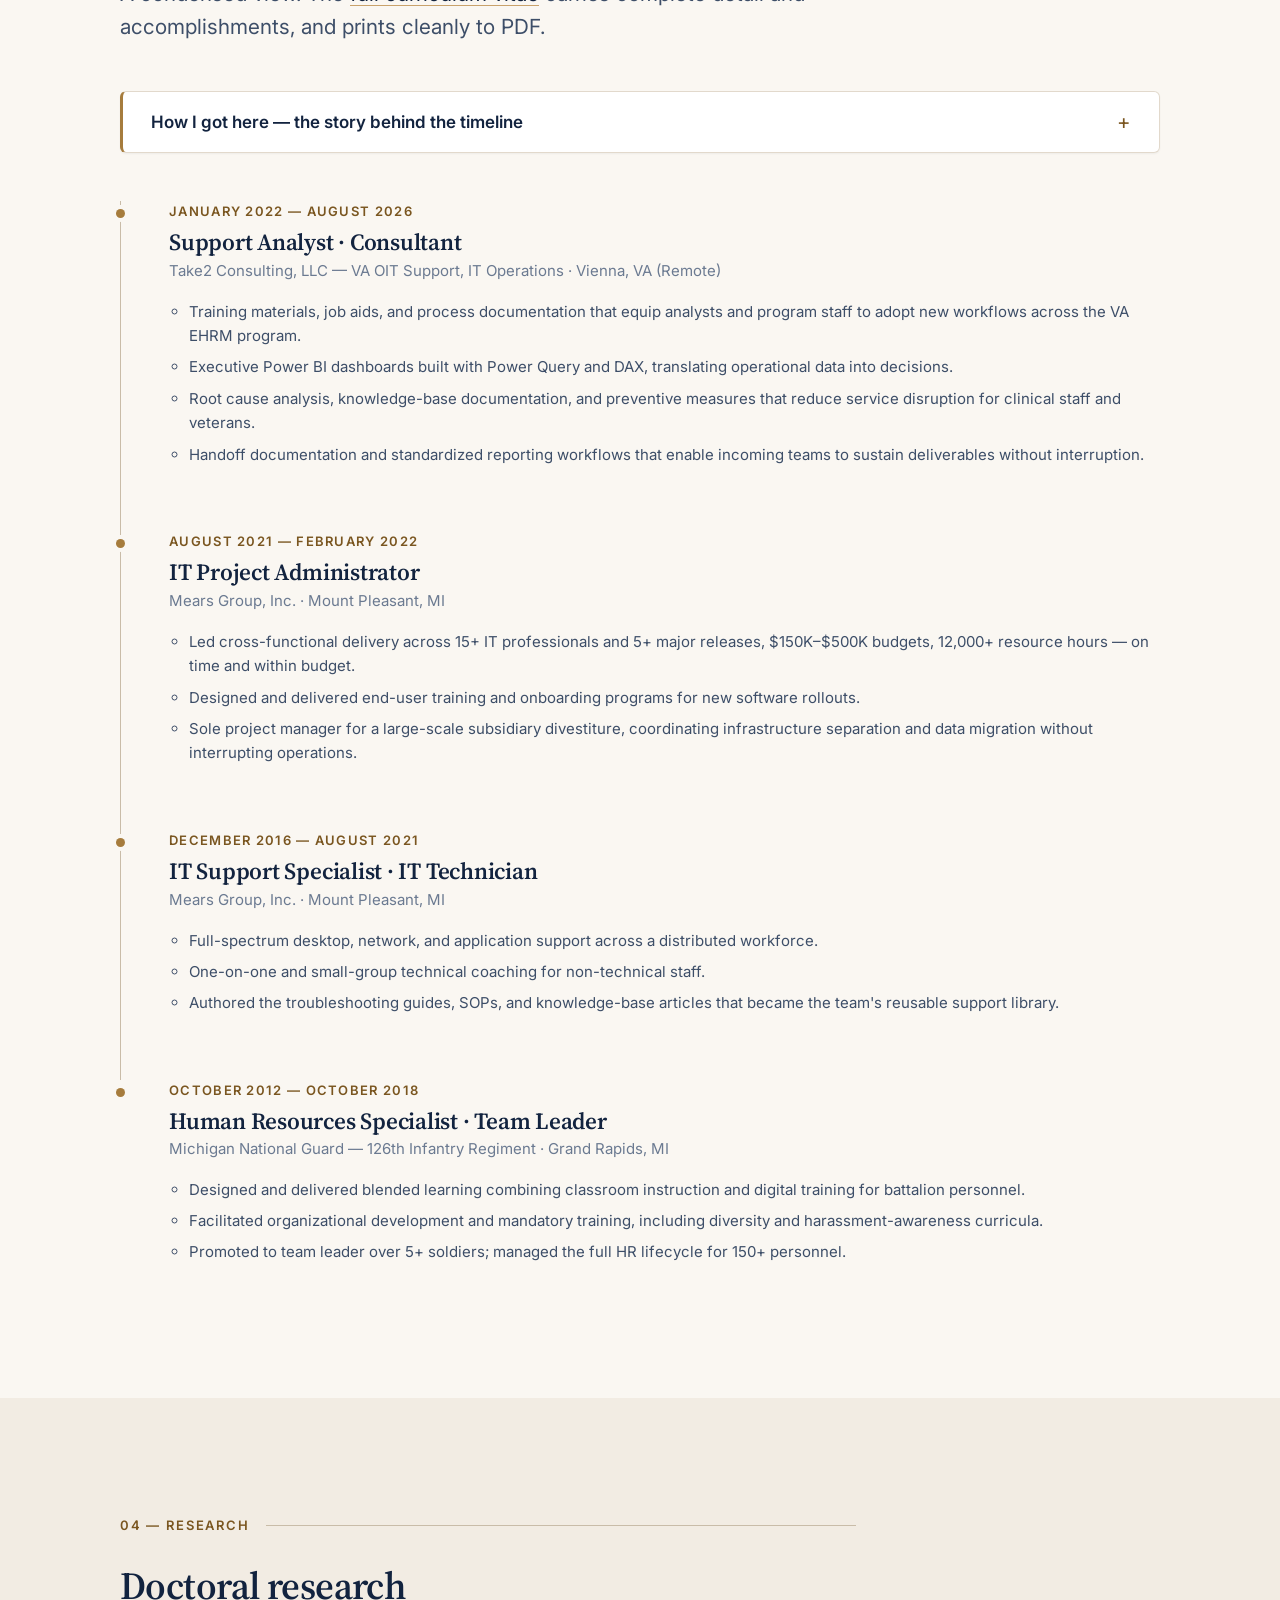
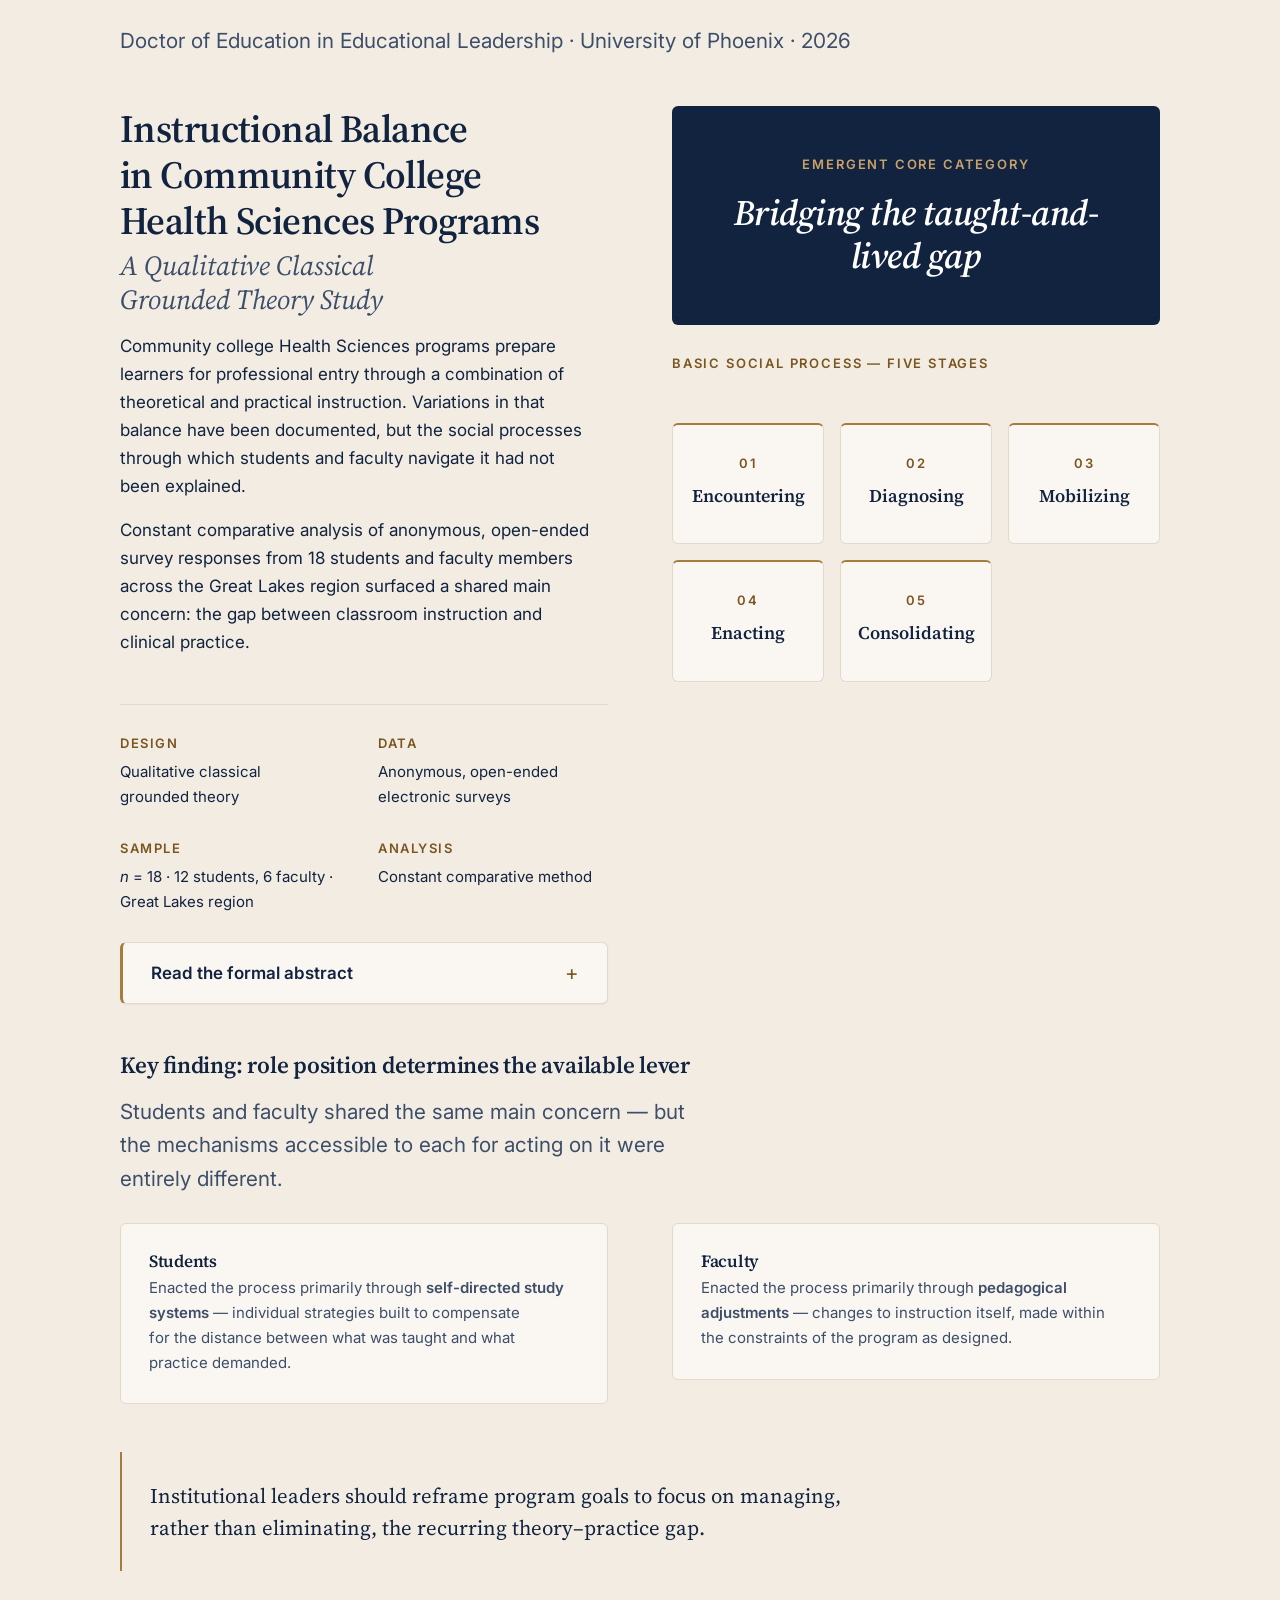
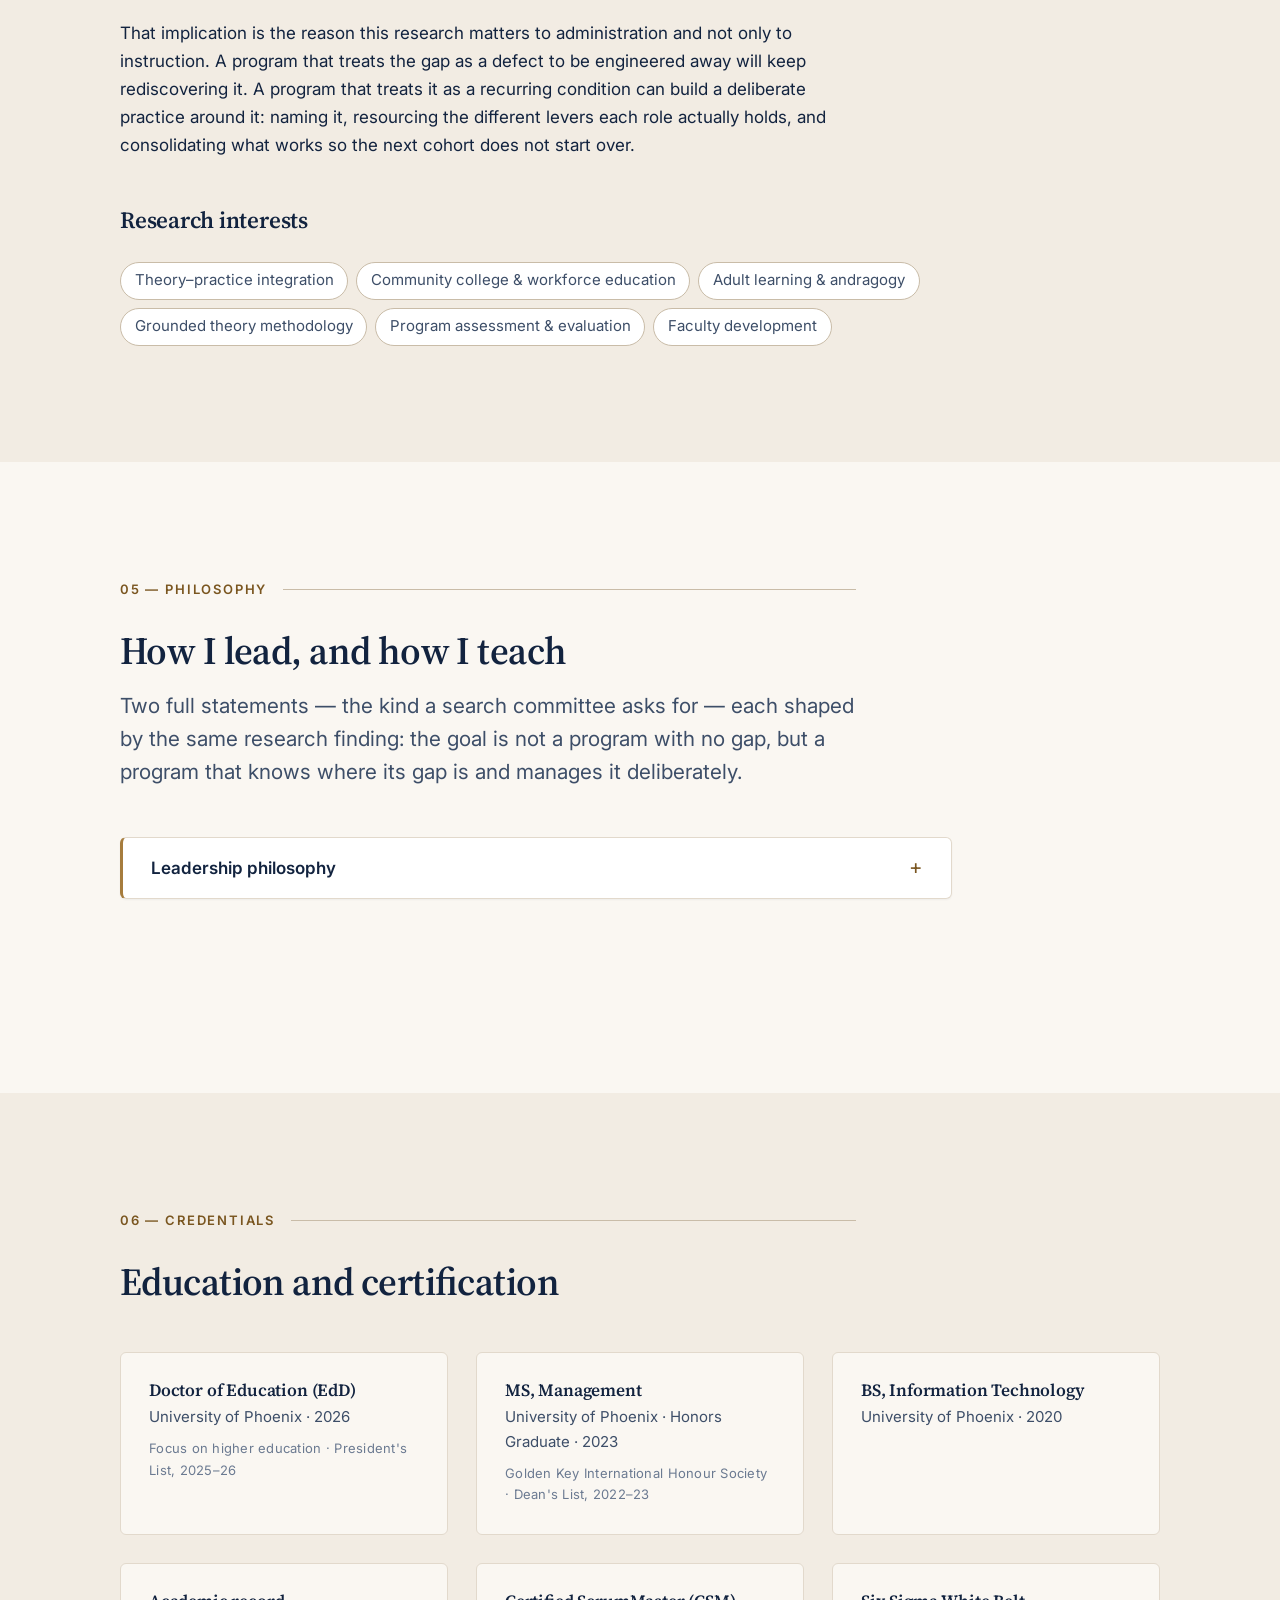
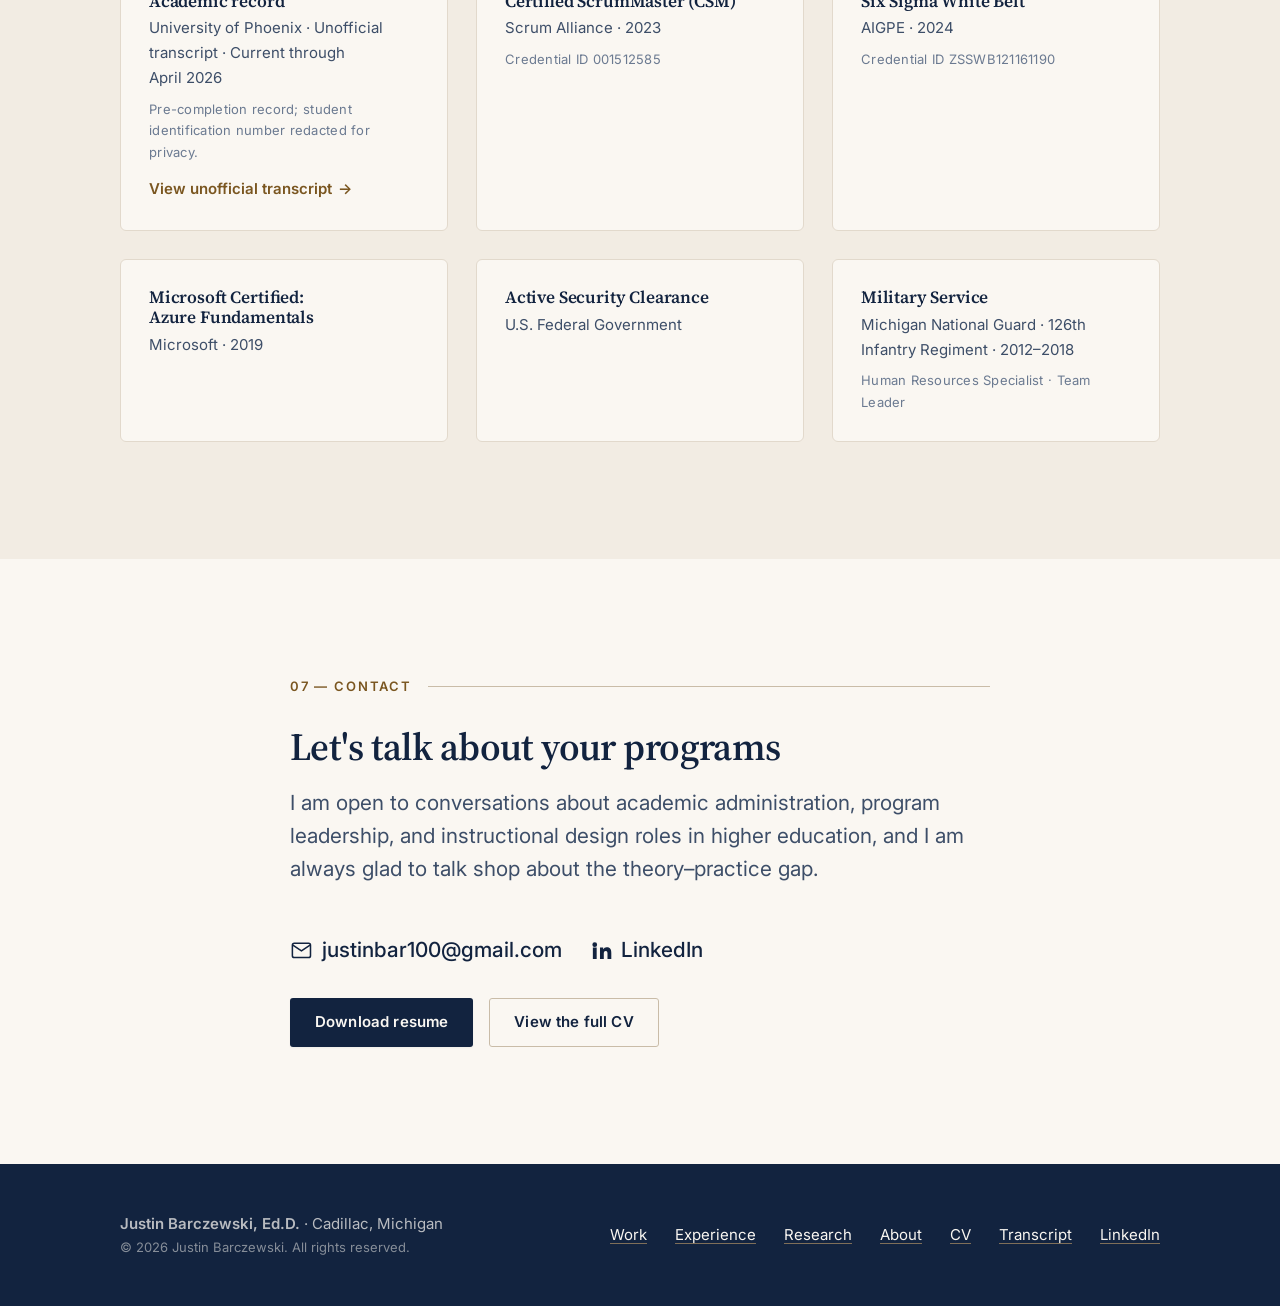
==== commit b2d524e6: "Update portfolio for completed EdD" ====
--- a/index.html
+++ b/index.html
@@ -4,15 +4,15 @@
 <meta charset="utf-8">
 <meta name="viewport" content="width=device-width, initial-scale=1">
 
-<title>Justin Barczewski — Educational Leadership &amp; Program Development</title>
-<meta name="description" content="Educational leader and EdD candidate specializing in higher education administration, program development, and adult learning. Portfolio of program leadership, assessment, and instructional design work.">
+<title>Justin Barczewski, Ed.D. — Educational Leadership &amp; Program Development</title>
+<meta name="description" content="Educational leader with an EdD in Educational Leadership, focused on higher education, program development, instructional design, and adult learning.">
 <meta name="author" content="Justin Barczewski">
 <link rel="canonical" href="https://justin2988.github.io/">
 
 <meta property="og:type" content="website">
 <meta property="og:site_name" content="Justin Barczewski">
-<meta property="og:title" content="Justin Barczewski — Educational Leadership &amp; Program Development">
-<meta property="og:description" content="Educational leader and EdD candidate specializing in higher education administration, program development, and adult learning.">
+<meta property="og:title" content="Justin Barczewski, Ed.D. — Educational Leadership &amp; Program Development">
+<meta property="og:description" content="Educational leader with an EdD in Educational Leadership, focused on higher education, program development, instructional design, and adult learning.">
 <meta property="og:url" content="https://justin2988.github.io/">
 <meta property="og:image" content="https://justin2988.github.io/assets/img/og-image.png">
 <meta property="og:image:width" content="1200">
@@ -36,8 +36,9 @@
   "name": "Justin Barczewski",
   "givenName": "Justin",
   "familyName": "Barczewski",
-  "jobTitle": "Educational Leader and Doctoral Candidate",
-  "description": "Educational leader and EdD candidate specializing in higher education administration, program development, instructional design, and adult learning.",
+  "honorificSuffix": "Ed.D.",
+  "jobTitle": "Educational Leader",
+  "description": "Educational leader with an EdD in Educational Leadership, focused on higher education, program development, instructional design, and adult learning.",
   "url": "https://justin2988.github.io/",
   "address": {
     "@type": "PostalAddress",
@@ -60,7 +61,7 @@
     "Data-informed decision making"
   ],
   "sameAs": [
-    "https://www.linkedin.com/in/justin-barczewski-542234149"
+    "https://www.linkedin.com/in/justin-barczewski-ed-d-542234149/"
   ]
 }
 </script>
@@ -100,12 +101,13 @@
   <section class="hero">
     <div class="container hero__grid">
       <div>
-        <span class="eyebrow">EdD Candidate · Educational Leadership</span>
+        <span class="eyebrow">EdD · Educational Leadership</span>
         <h1 class="hero__display">Closing the gap between what is taught and what is practiced.</h1>
         <p class="hero__lead">
-          Educational leader and doctoral candidate specializing in higher education
-          administration, program development, and adult learning, with more than a decade
-          spent building programs that produce measurable knowledge, skills, and performance.
+          Educational leader with a Doctor of Education in Educational Leadership, focused on
+          higher education, program development, instructional design, and adult learning, with
+          more than a decade spent building programs that produce measurable knowledge, skills,
+          and performance.
         </p>
         <div class="btn-row">
           <a class="btn btn--primary" href="#work">View the work <span class="btn__arrow" aria-hidden="true">↓</span></a>
@@ -138,7 +140,7 @@
             and adult learning. For more than ten years I have developed and facilitated training
             that builds measurable knowledge, skills, and performance outcomes, first designing
             and delivering it in the Michigan National Guard, then leading enterprise technology
-            programs, and now supporting one of the largest health system modernizations in the
+            programs, and then supporting one of the largest health system modernizations in the
             United States.
           </p>
           <p>
@@ -149,17 +151,17 @@
             graduates actually do.
           </p>
           <p>
-            I am completing an EdD in Educational Leadership, hold a Certified ScrumMaster
+            I earned an EdD in Educational Leadership in 2026, hold a Certified ScrumMaster
             credential, and maintain an active federal security clearance.
           </p>
         </div>
 
         <div data-reveal>
           <dl class="definition-list">
-            <dt>Currently</dt>
-            <dd>Support Analyst and Consultant, VA Office of Information &amp; Technology (OIT) — Take2 Consulting</dd>
-            <dt>Doctoral study</dt>
-            <dd>EdD, University of Phoenix — doctoral candidate (ABD), expected August 2026. President's List, 2025–26.</dd>
+            <dt>Career focus</dt>
+            <dd>Educational leadership, higher education, instructional design, and adult learning</dd>
+            <dt>Doctoral education</dt>
+            <dd>EdD in Educational Leadership, University of Phoenix — 2026. President's List, 2025–26.</dd>
             <dt>Based in</dt>
             <dd>Cadillac, Michigan — open to remote and relocation</dd>
             <dt>Service</dt>
@@ -175,7 +177,7 @@
         </div>
         <div class="stat">
           <span class="stat__value">170+</span>
-          <span class="stat__label">Medical facilities in the EHR modernization program I support</span>
+          <span class="stat__label">Medical facilities in the EHR modernization program I supported</span>
         </div>
         <div class="stat">
           <span class="stat__value">12,000+</span>
@@ -298,7 +300,7 @@
               </div>
               <div class="fact">
                 <span class="fact__label">Period</span>
-                <p class="fact__value">January 2022 — Present</p>
+                <p class="fact__value">January 2022 — August 2026</p>
               </div>
               <div class="fact">
                 <span class="fact__label">Scope</span>
@@ -328,9 +330,9 @@
               <section class="case-section">
                 <h4><span class="case-section__num" aria-hidden="true">02</span> My role</h4>
                 <p>
-                  I build stakeholder capability across the EHRM program by designing training
-                  materials, job aids, and process documentation that help analysts and program staff
-                  adopt new project-tracking, issue-management, and reporting workflows. I also turn
+                  I built stakeholder capability across the EHRM program by designing training
+                  materials, job aids, and process documentation that helped analysts and program staff
+                  adopt new project-tracking, issue-management, and reporting workflows. I also turned
                   complex operational data into decision-ready reporting for cross-functional
                   stakeholders and program leadership.
                 </p>
@@ -340,35 +342,35 @@
                 <h4><span class="case-section__num" aria-hidden="true">03</span> Approach</h4>
                 <ul class="checklist">
                   <li>
-                    <strong>Stakeholder enablement.</strong> Design training materials, job aids, and
-                    process documentation that equip analysts and program staff to adopt new tracking,
+                    <strong>Stakeholder enablement.</strong> Designed training materials, job aids, and
+                    process documentation that equipped analysts and program staff to adopt new tracking,
                     issue-management, and reporting workflows.
                   </li>
                   <li>
-                    <strong>Executive reporting infrastructure.</strong> Designed and maintain
+                    <strong>Executive reporting infrastructure.</strong> Designed and maintained
                     executive-level Power BI dashboards — including the Deployment Support Operations
                     (DSO) and Event dashboards — built with Power Query and DAX, translating complex OIT
                     operational data into clear, actionable insight for program leadership.
                   </li>
                   <li>
-                    <strong>Systemic root cause analysis.</strong> Conduct root cause analyses on
+                    <strong>Systemic root cause analysis.</strong> Conducted root cause analyses on
                     recurring enterprise IT operations issues, synthesizing data from multiple sources to
                     identify systemic patterns rather than treating each recurrence as a new incident.
                   </li>
                   <li>
-                    <strong>Knowledge-base development.</strong> Document solutions into the knowledge
-                    base and implement preventive measures, so a resolved problem becomes an
+                    <strong>Knowledge-base development.</strong> Documented solutions in the knowledge
+                    base and implemented preventive measures, so a resolved problem became an
                     organizational asset instead of a one-time fix.
                   </li>
                   <li>
-                    <strong>Automation and acceleration.</strong> Leverage generative AI, prompt
+                    <strong>Automation and acceleration.</strong> Leveraged generative AI, prompt
                     engineering, and Power Platform low-code automation to accelerate documentation,
                     prototype reporting workflows, and reduce manual effort on routine analytical tasks.
                   </li>
                   <li>
-                    <strong>Transition and knowledge transfer.</strong> Author handoff documentation,
-                    methodology artifacts, and standardized reporting workflows that preserve
-                    institutional knowledge and enable incoming teams to sustain program deliverables
+                    <strong>Transition and knowledge transfer.</strong> Authored handoff documentation,
+                    methodology artifacts, and standardized reporting workflows that preserved
+                    institutional knowledge and enabled incoming teams to sustain program deliverables
                     without interruption.
                   </li>
                 </ul>
@@ -462,7 +464,7 @@
               </div>
               <div class="fact">
                 <span class="fact__label">Period</span>
-                <p class="fact__value">January 2022 — Present</p>
+                <p class="fact__value">January 2022 — August 2026</p>
               </div>
               <div class="fact">
                 <span class="fact__label">Stack</span>
@@ -490,10 +492,10 @@
               <section class="case-section">
                 <h4><span class="case-section__num" aria-hidden="true">02</span> My role</h4>
                 <p>
-                  I design and maintain the executive-level Power BI dashboards for the program,
-                  including the Deployment Support Operations (DSO) and Event dashboards. The work spans
-                  the full path: understanding what decision a stakeholder is trying to make, modeling
-                  the data to support it, and building the visualization that makes the answer obvious.
+                  I designed and maintained executive-level Power BI dashboards for the program,
+                  including the Deployment Support Operations (DSO) and Event dashboards. The work spanned
+                  the full path: understanding what decision a stakeholder was trying to make, modeling
+                  the data to support it, and building the visualization that made the answer obvious.
                 </p>
               </section>
 
@@ -511,7 +513,7 @@
                     trustworthy — most dashboard failures are modeling failures wearing a chart.
                   </li>
                   <li>
-                    <strong>Design for a mixed audience.</strong> The same dashboard serves program
+                    <strong>Design for a mixed audience.</strong> The same dashboard served program
                     leadership and the cross-functional teams doing the work. Those audiences need
                     different altitudes of the same truth, without maintaining two versions of it.
                   </li>
@@ -1011,10 +1013,11 @@
             programs I designed around those rollouts were what made the deployments stick.
           </p>
           <p>
-            Since 2022 I have supported the Department of Veterans Affairs' Electronic Health
-            Record Modernization program through Take2 Consulting — the transition of more than
-            170 medical facilities from the legacy VistA system to a unified Federal EHR. My work
-            there combines stakeholder enablement with analysis: training materials, job aids,
+            From 2022 through August 2026, I supported the Department of Veterans Affairs'
+            Electronic Health Record Modernization program through Take2 Consulting — the
+            transition of more than 170 medical facilities from the legacy VistA system to a
+            unified Federal EHR. My work there combined stakeholder enablement with analysis:
+            training materials, job aids,
             and process documentation that support new workflows; executive dashboards that make
             operational reality legible to leadership; root cause analysis on recurring issues;
             and the knowledge-transfer artifacts that preserve continuity across contract and team
@@ -1032,7 +1035,7 @@
 
       <ol class="timeline">
         <li class="timeline__item" data-reveal>
-          <span class="timeline__period">January 2022 — Present</span>
+          <span class="timeline__period">January 2022 — August 2026</span>
           <h3 class="timeline__role">Support Analyst · Consultant</h3>
           <p class="timeline__org">Take2 Consulting, LLC — VA OIT Support, IT Operations · Vienna, VA (Remote)</p>
           <ul>
@@ -1088,7 +1091,7 @@
         <p class="section-num">04 — Research</p>
         <h2 id="research-heading">Doctoral research</h2>
         <p class="lead">
-          EdD, University of Phoenix · Doctoral candidate (ABD) · Expected August 2026
+          Doctor of Education in Educational Leadership · University of Phoenix · 2026
         </p>
       </div>
 
@@ -1368,8 +1371,8 @@
       <div class="cred-grid">
         <article class="cred" data-reveal>
           <h3 class="cred__title">Doctor of Education (EdD)</h3>
-          <p class="cred__meta">University of Phoenix · Doctoral Candidate (ABD) · Expected August 2026</p>
-          <span class="cred__note">President's List, 2025–26</span>
+          <p class="cred__meta">University of Phoenix · 2026</p>
+          <span class="cred__note">Focus on higher education · President's List, 2025–26</span>
         </article>
 
         <article class="cred" data-reveal>
@@ -1386,7 +1389,7 @@
         <article class="cred" data-reveal>
           <h3 class="cred__title">Academic record</h3>
           <p class="cred__meta">University of Phoenix · Unofficial transcript · Current through April 2026</p>
-          <span class="cred__note">Student identification number redacted for privacy. This document will be replaced after degree conferral.</span>
+          <span class="cred__note">Pre-completion record; student identification number redacted for privacy.</span>
           <a class="link-arrow" href="/assets/docs/Justin_Barczewski_Unofficial_Transcript.pdf" target="_blank" rel="noopener">View unofficial transcript <span class="visually-hidden">(PDF opens in a new tab)</span></a>
         </article>
 
@@ -1444,7 +1447,7 @@
             <noscript>justinbar100 [at] gmail [dot] com</noscript>
           </li>
           <li>
-            <a href="https://www.linkedin.com/in/justin-barczewski-542234149" rel="me noopener" target="_blank">
+            <a href="https://www.linkedin.com/in/justin-barczewski-ed-d-542234149/" rel="me noopener" target="_blank">
               <svg aria-hidden="true" viewBox="0 0 24 24" fill="currentColor"><path d="M4.98 3.5a2.5 2.5 0 1 1 0 5 2.5 2.5 0 0 1 0-5ZM3 9h4v12H3V9Zm7 0h3.8v1.65h.05A4.17 4.17 0 0 1 17.6 8.7c4 0 4.75 2.63 4.75 6.05V21h-4v-5.4c0-1.29-.02-2.95-1.8-2.95-1.8 0-2.075 1.4-2.075 2.85V21h-4V9Z"/></svg>
               <span>LinkedIn<span class="visually-hidden"> (opens in a new tab)</span></span>
             </a>
@@ -1465,7 +1468,7 @@
 <footer class="site-footer">
   <div class="container site-footer__inner">
     <div>
-      <p class="mb-0"><strong>Justin Barczewski</strong> · Cadillac, Michigan</p>
+      <p class="mb-0"><strong>Justin Barczewski, Ed.D.</strong> · Cadillac, Michigan</p>
       <p class="site-footer__legal">© <span data-current-year>2026</span> Justin Barczewski. All rights reserved.</p>
     </div>
     <ul class="site-footer__nav">
@@ -1475,7 +1478,7 @@
       <li><a href="/#about">About</a></li>
       <li><a href="/cv.html">CV</a></li>
       <li><a href="/assets/docs/Justin_Barczewski_Unofficial_Transcript.pdf" target="_blank" rel="noopener">Transcript<span class="visually-hidden"> (PDF opens in a new tab)</span></a></li>
-      <li><a href="https://www.linkedin.com/in/justin-barczewski-542234149" rel="me noopener" target="_blank">LinkedIn<span class="visually-hidden"> (opens in a new tab)</span></a></li>
+      <li><a href="https://www.linkedin.com/in/justin-barczewski-ed-d-542234149/" rel="me noopener" target="_blank">LinkedIn<span class="visually-hidden"> (opens in a new tab)</span></a></li>
     </ul>
   </div>
 </footer>
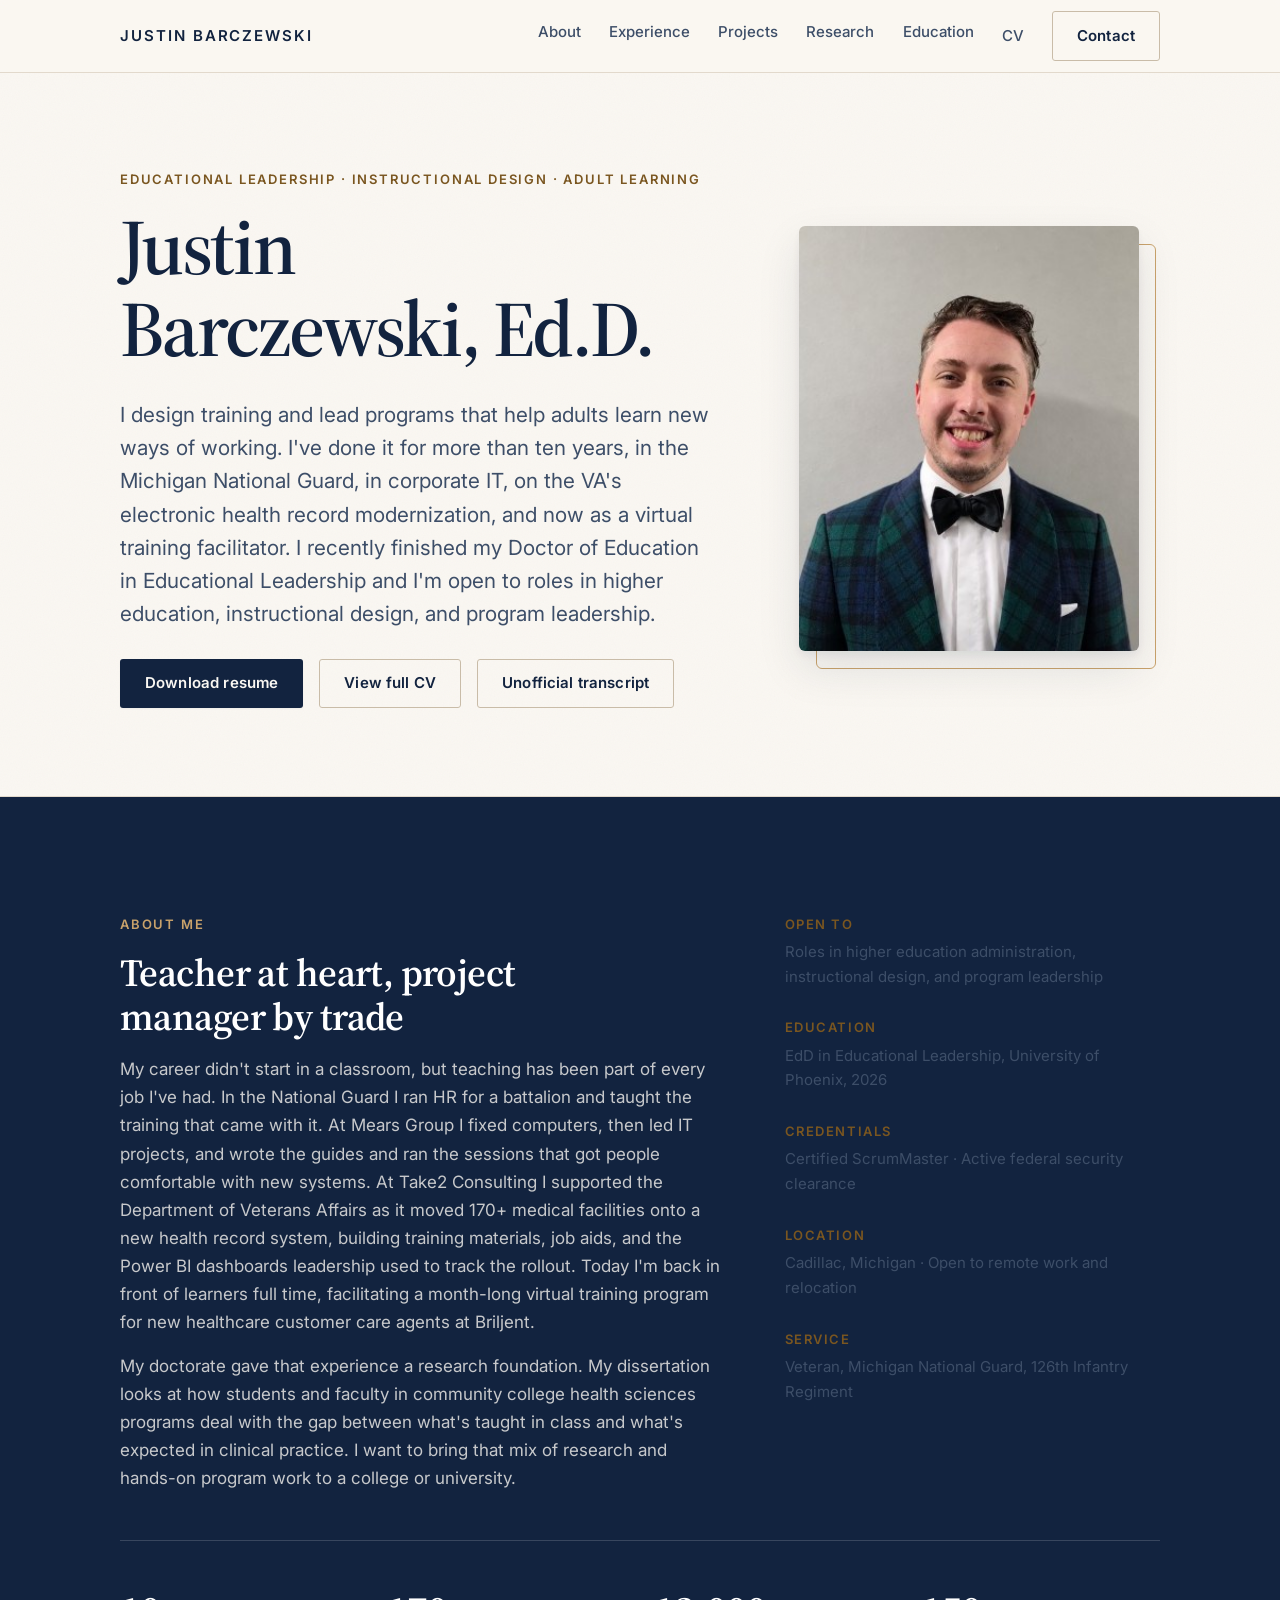
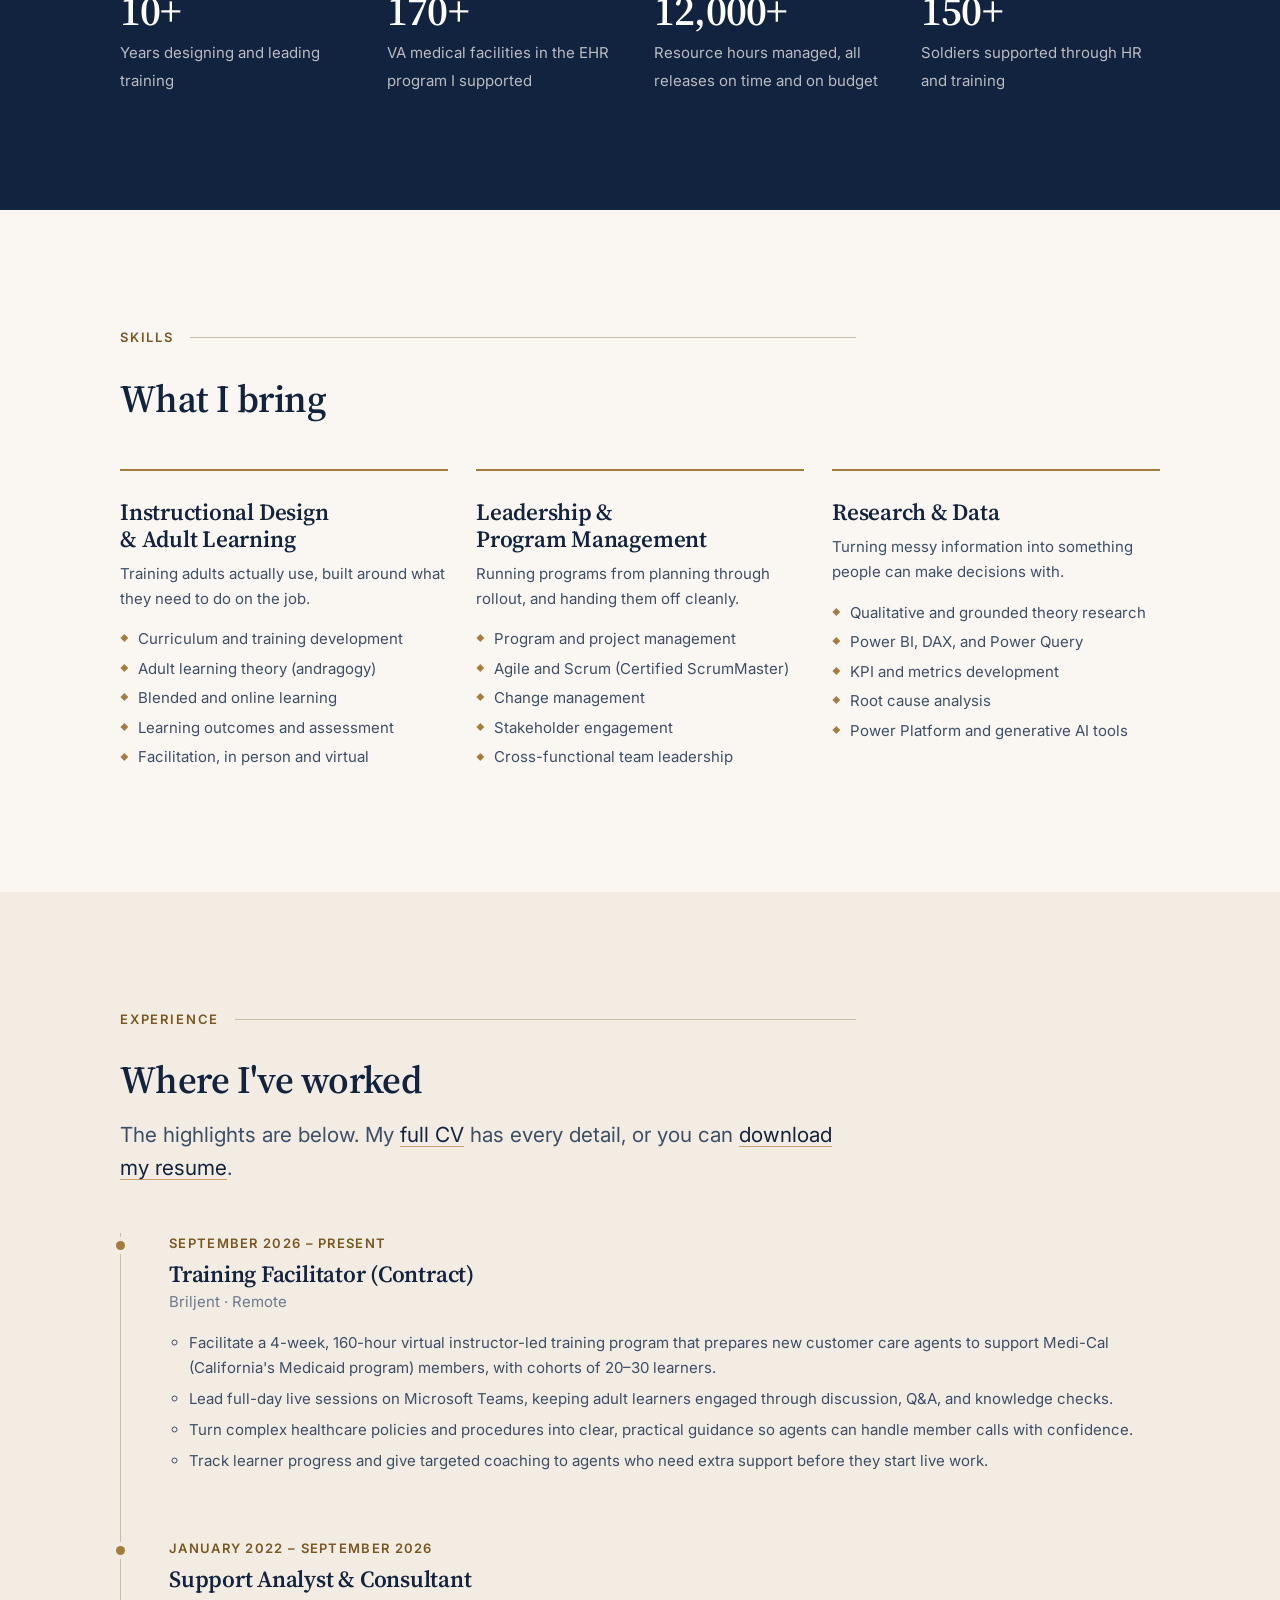
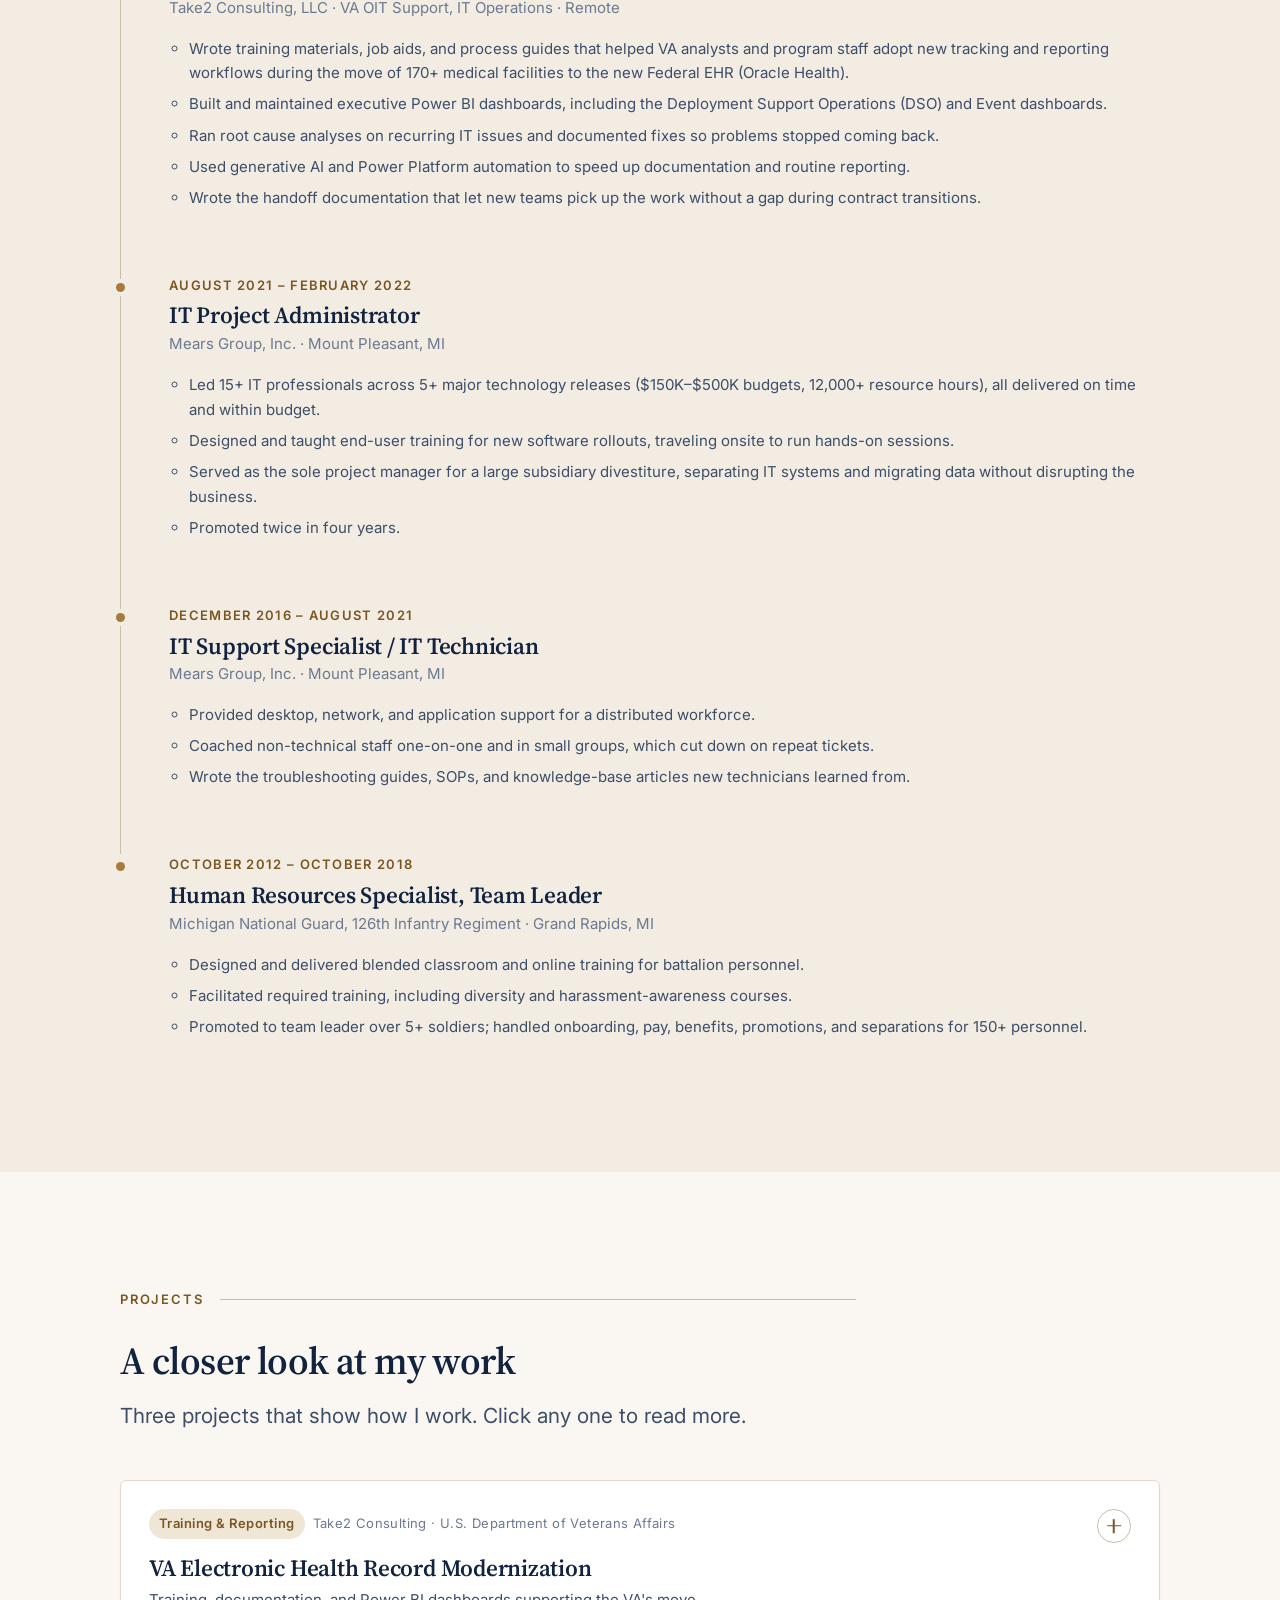
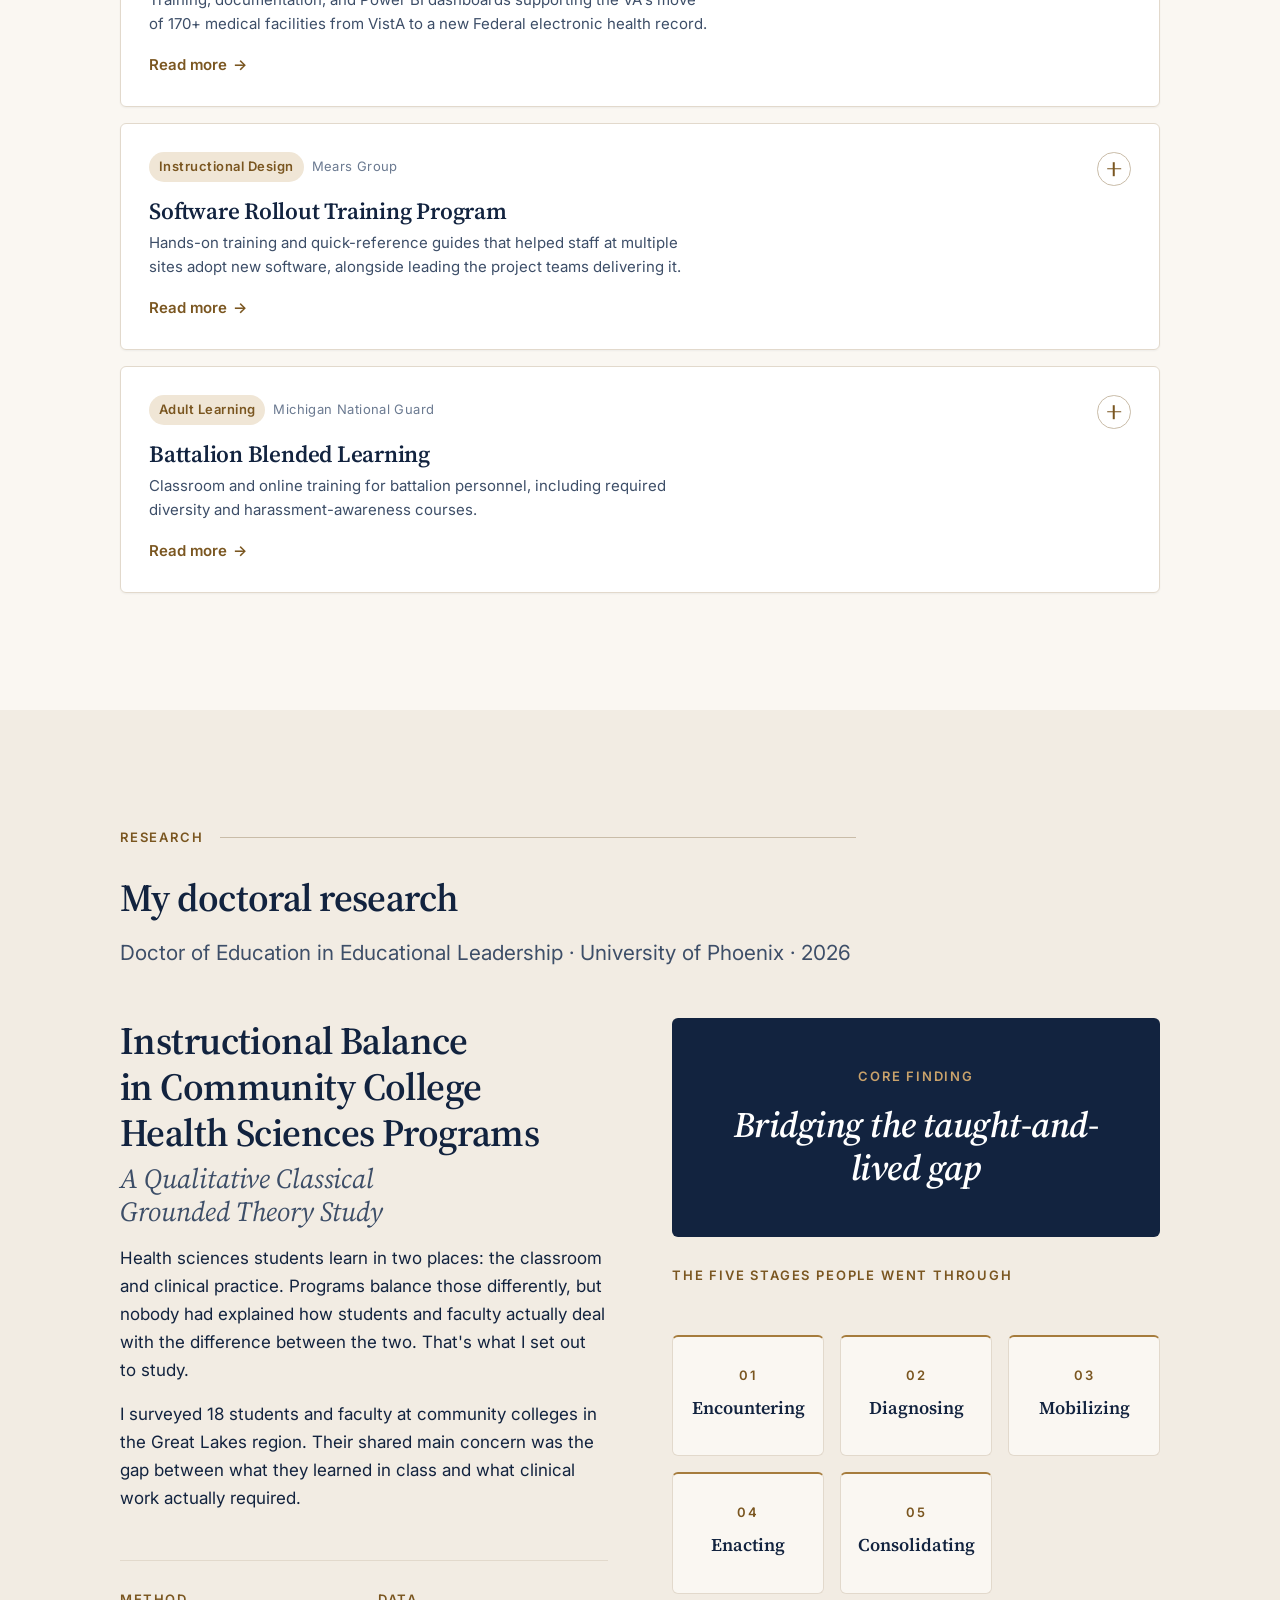
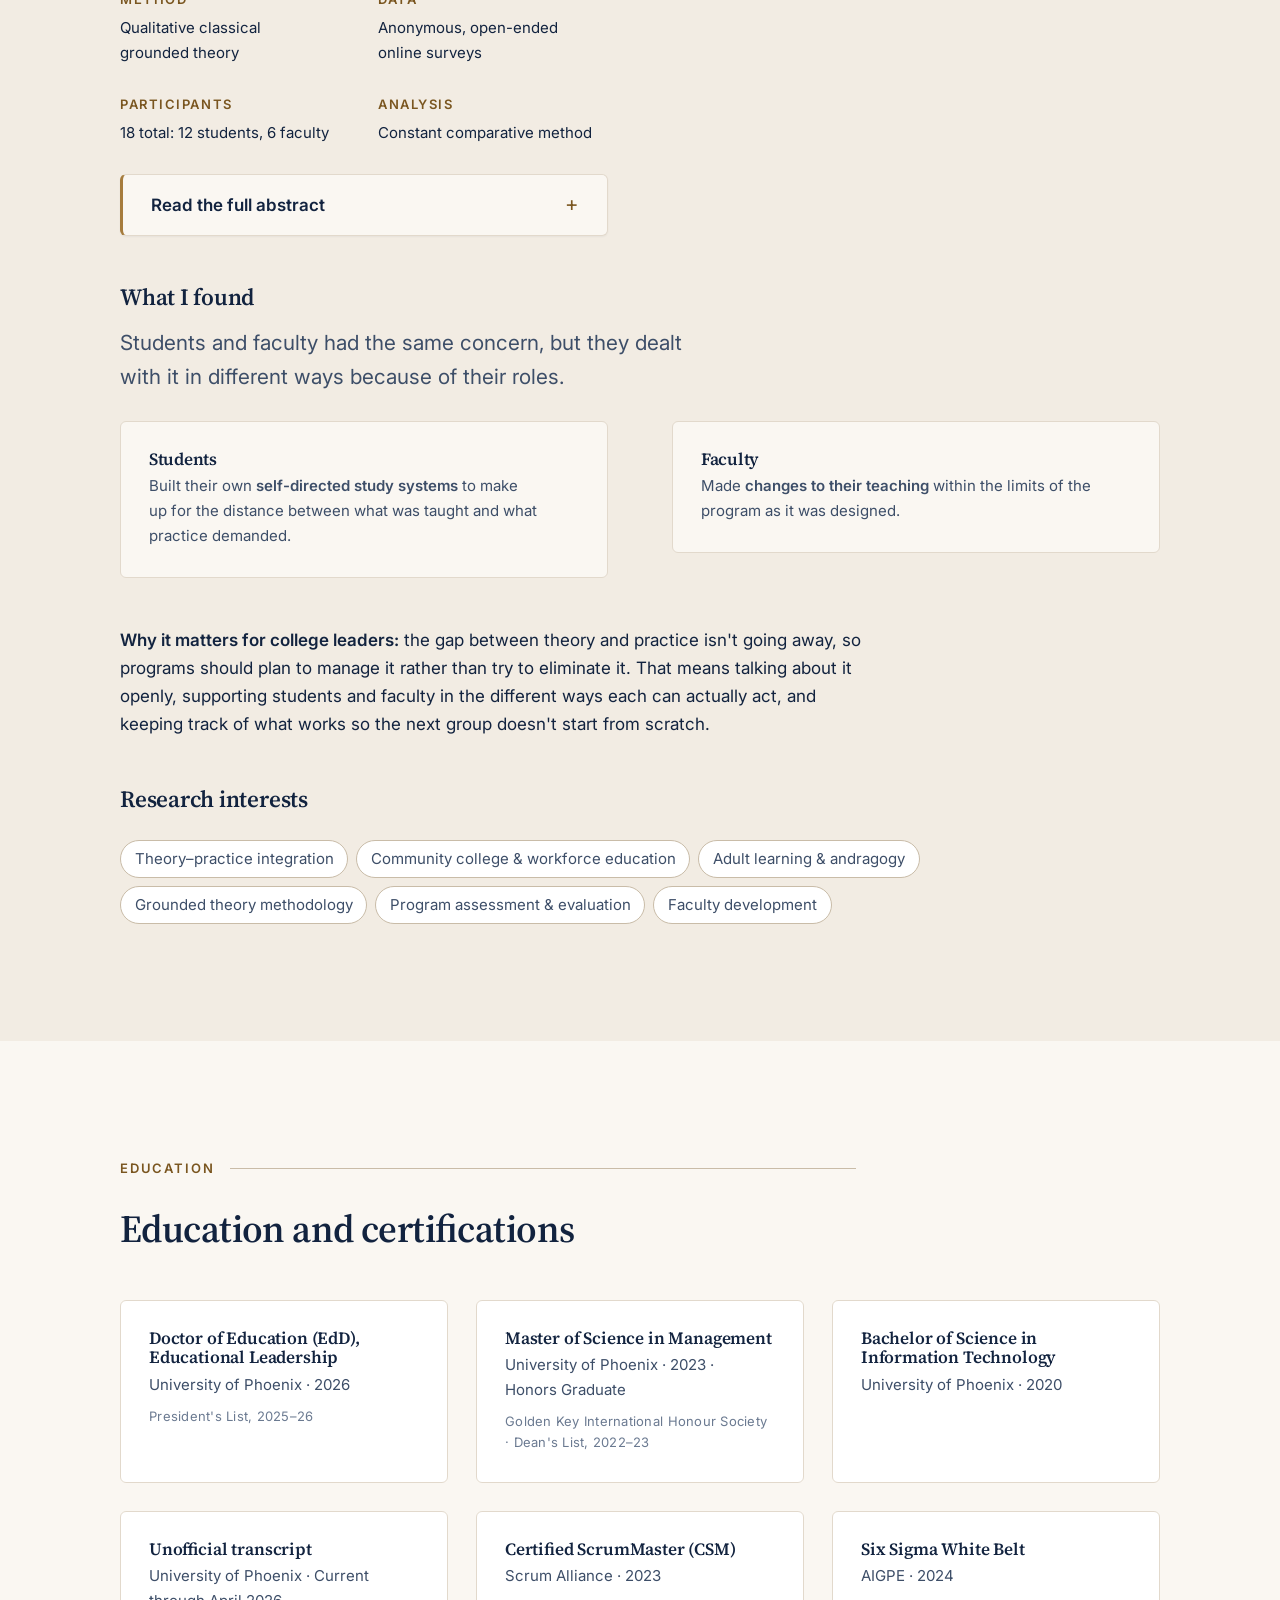
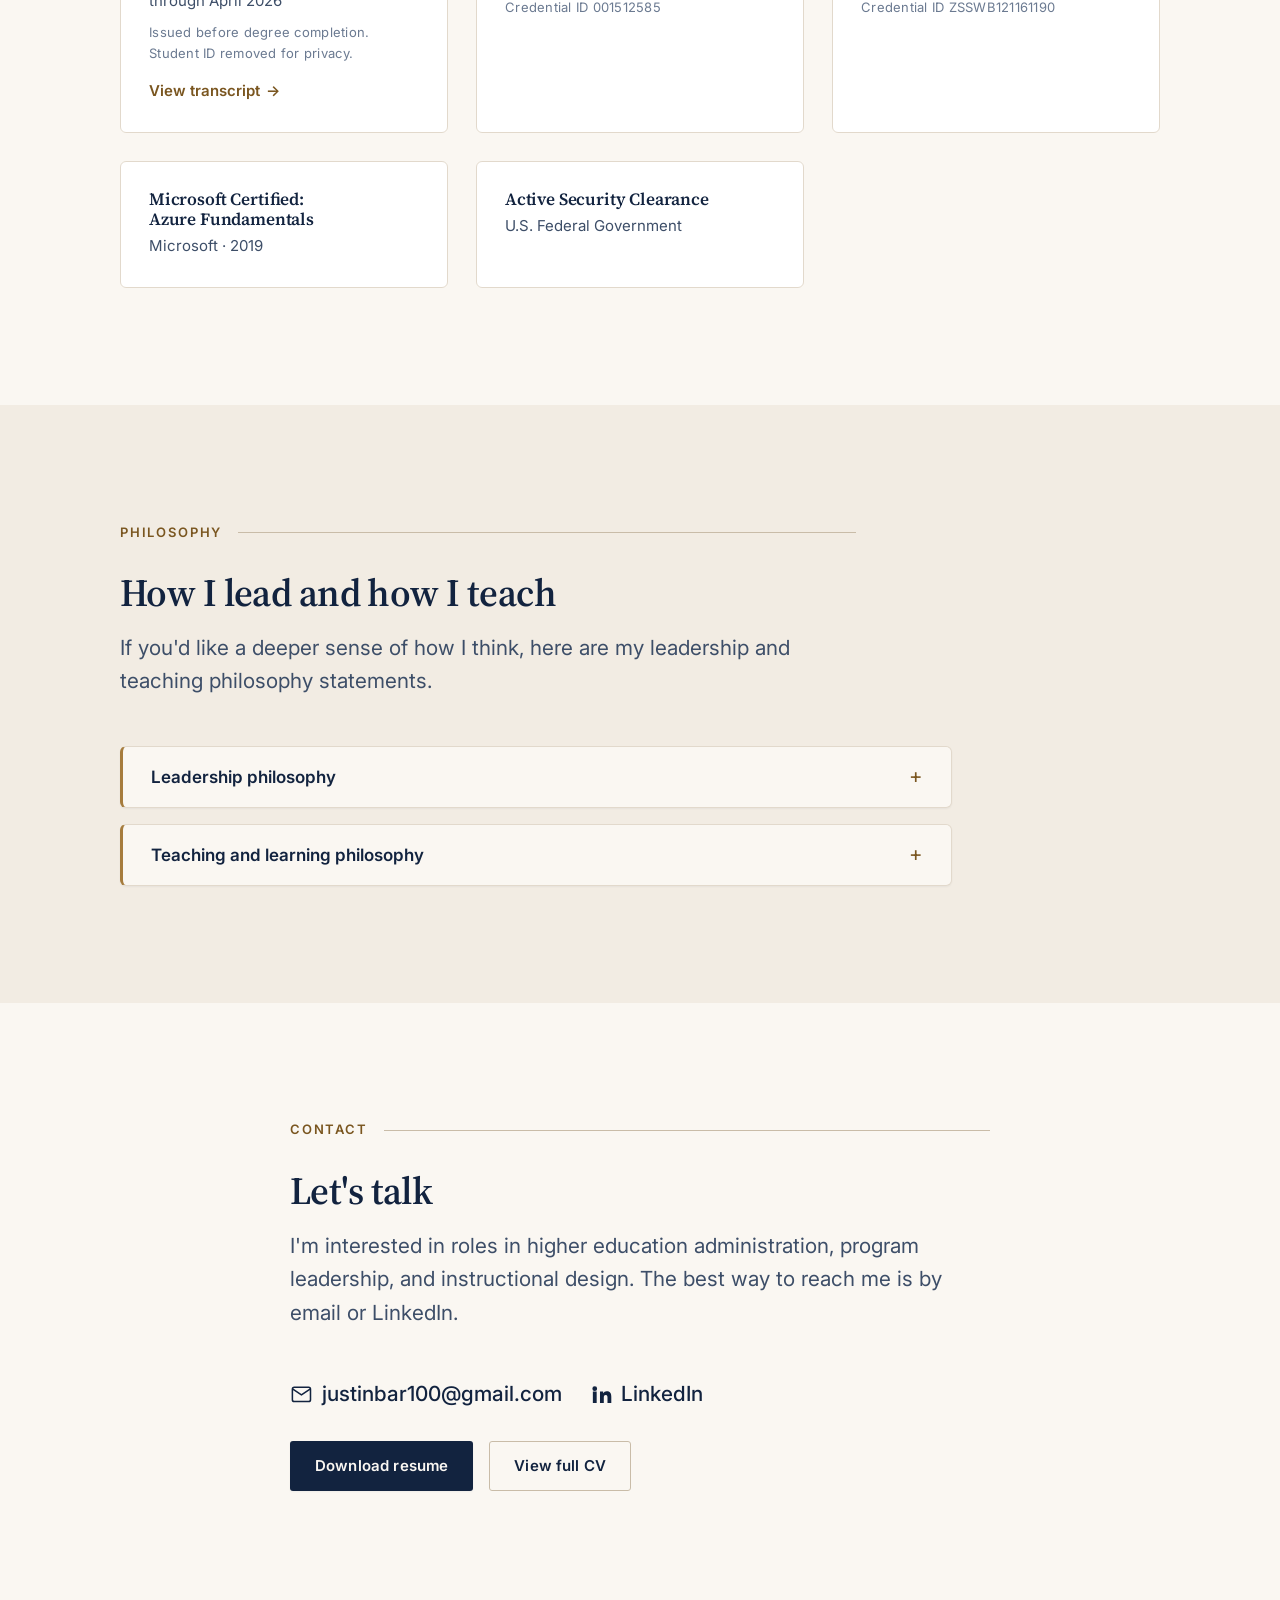
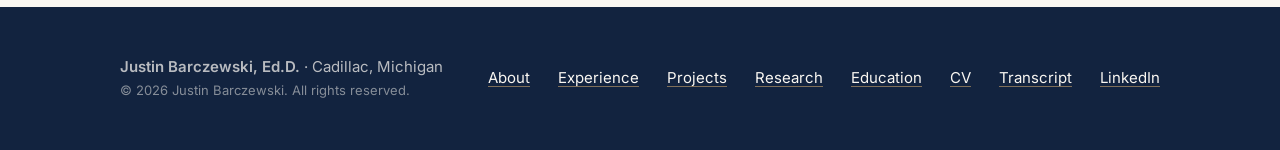
==== commit f99ac04e: "Simplify portfolio, sync with 2026 resume, add Briljent role - Name-first hero with resume, CV, and " ====
--- a/index.html
+++ b/index.html
@@ -4,20 +4,20 @@
 <meta charset="utf-8">
 <meta name="viewport" content="width=device-width, initial-scale=1">
 
-<title>Justin Barczewski, Ed.D. — Educational Leadership &amp; Program Development</title>
-<meta name="description" content="Educational leader with an EdD in Educational Leadership, focused on higher education, program development, instructional design, and adult learning.">
+<title>Justin Barczewski, Ed.D. | Educational Leadership &amp; Instructional Design</title>
+<meta name="description" content="Portfolio of Justin Barczewski, Ed.D.: educational leadership, instructional design, and adult learning, with 10+ years building training and leading programs.">
 <meta name="author" content="Justin Barczewski">
 <link rel="canonical" href="https://justin2988.github.io/">
 
 <meta property="og:type" content="website">
 <meta property="og:site_name" content="Justin Barczewski">
-<meta property="og:title" content="Justin Barczewski, Ed.D. — Educational Leadership &amp; Program Development">
-<meta property="og:description" content="Educational leader with an EdD in Educational Leadership, focused on higher education, program development, instructional design, and adult learning.">
+<meta property="og:title" content="Justin Barczewski, Ed.D. | Educational Leadership &amp; Instructional Design">
+<meta property="og:description" content="Portfolio of Justin Barczewski, Ed.D.: educational leadership, instructional design, and adult learning, with 10+ years building training and leading programs.">
 <meta property="og:url" content="https://justin2988.github.io/">
 <meta property="og:image" content="https://justin2988.github.io/assets/img/og-image.png">
 <meta property="og:image:width" content="1200">
 <meta property="og:image:height" content="630">
-<meta property="og:image:alt" content="Justin Barczewski — Educational Leadership and Program Development">
+<meta property="og:image:alt" content="Justin Barczewski, Educational Leadership and Program Development">
 <meta name="twitter:card" content="summary_large_image">
 
 <link rel="icon" href="/assets/img/favicon.svg" type="image/svg+xml">
@@ -38,7 +38,7 @@
   "familyName": "Barczewski",
   "honorificSuffix": "Ed.D.",
   "jobTitle": "Educational Leader",
-  "description": "Educational leader with an EdD in Educational Leadership, focused on higher education, program development, instructional design, and adult learning.",
+  "description": "Educational leader with an EdD in Educational Leadership, focused on higher education, instructional design, and adult learning.",
   "url": "https://justin2988.github.io/",
   "address": {
     "@type": "PostalAddress",
@@ -51,14 +51,14 @@
     "name": "University of Phoenix"
   },
   "knowsAbout": [
+    "Educational leadership",
     "Higher education administration",
     "Program development",
-    "Academic assessment and evaluation",
     "Instructional design",
     "Adult learning theory",
     "Grounded theory research",
     "Change management",
-    "Data-informed decision making"
+    "Data analysis and reporting"
   ],
   "sameAs": [
     "https://www.linkedin.com/in/justin-barczewski-ed-d-542234149/"
@@ -80,12 +80,12 @@
     </button>
     <nav class="nav" id="site-nav" aria-label="Primary">
       <ul class="nav__list">
-        <li><a class="nav__link" href="/#work">Work</a></li>
+        <li><a class="nav__link" href="/#about">About</a></li>
         <li><a class="nav__link" href="/#experience">Experience</a></li>
+        <li><a class="nav__link" href="/#work">Projects</a></li>
         <li><a class="nav__link" href="/#research">Research</a></li>
-        <li><a class="nav__link" href="/#about">About</a></li>
+        <li><a class="nav__link" href="/#credentials">Education</a></li>
         <li><a class="nav__link" href="/cv.html">CV</a></li>
-        <li><a class="nav__link" href="/assets/docs/Justin_Barczewski_Unofficial_Transcript.pdf" target="_blank" rel="noopener">Transcript<span class="visually-hidden"> (PDF opens in a new tab)</span></a></li>
       </ul>
       <a class="btn btn--ghost" href="/#contact">Contact</a>
     </nav>
@@ -96,23 +96,24 @@
 <main id="main">
 
   <!-- ===================================================================
-       Hero
+       Hero: who I am and the three documents people come looking for
        =================================================================== -->
   <section class="hero">
     <div class="container hero__grid">
       <div>
-        <span class="eyebrow">EdD · Educational Leadership</span>
-        <h1 class="hero__display">Closing the gap between what is taught and what is practiced.</h1>
+        <span class="eyebrow">Educational leadership · Instructional design · Adult learning</span>
+        <h1 class="hero__display">Justin Barczewski, Ed.D.</h1>
         <p class="hero__lead">
-          Educational leader with a Doctor of Education in Educational Leadership, focused on
-          higher education, program development, instructional design, and adult learning, with
-          more than a decade spent building programs that produce measurable knowledge, skills,
-          and performance.
+          I design training and lead programs that help adults learn new ways of working. I've
+          done it for more than ten years, in the Michigan National Guard, in corporate IT, on the
+          VA's electronic health record modernization, and now as a virtual training facilitator.
+          I recently finished my Doctor of Education in Educational Leadership and I'm open to
+          roles in higher education, instructional design, and program leadership.
         </p>
         <div class="btn-row">
-          <a class="btn btn--primary" href="#work">View the work <span class="btn__arrow" aria-hidden="true">↓</span></a>
-          <a class="btn btn--ghost" href="/cv.html">Curriculum vitae</a>
-          <a class="btn btn--ghost" href="/assets/docs/Justin_Barczewski_Unofficial_Transcript.pdf" target="_blank" rel="noopener">View unofficial transcript<span class="visually-hidden"> (PDF opens in a new tab)</span></a>
+          <a class="btn btn--primary" href="/assets/docs/Justin_Barczewski_Resume.docx" download>Download resume</a>
+          <a class="btn btn--ghost" href="/cv.html">View full CV</a>
+          <a class="btn btn--ghost" href="/assets/docs/Justin_Barczewski_Unofficial_Transcript.pdf" target="_blank" rel="noopener">Unofficial transcript<span class="visually-hidden"> (PDF opens in a new tab)</span></a>
         </div>
       </div>
 
@@ -127,45 +128,45 @@
   </section>
 
   <!-- ===================================================================
-       About / Profile
+       About
        =================================================================== -->
-  <section class="section section--ink" id="about" aria-labelledby="profile-heading">
+  <section class="section section--ink" id="about" aria-labelledby="about-heading">
     <div class="container">
       <div class="split split--sidebar">
         <div data-reveal>
-          <span class="eyebrow eyebrow--light">Profile</span>
-          <h2 id="profile-heading">A scholar-practitioner orientation.</h2>
+          <span class="eyebrow eyebrow--light">About me</span>
+          <h2 id="about-heading">Teacher at heart, project manager by trade</h2>
           <p>
-            I work at the intersection of higher education administration, instructional design,
-            and adult learning. For more than ten years I have developed and facilitated training
-            that builds measurable knowledge, skills, and performance outcomes, first designing
-            and delivering it in the Michigan National Guard, then leading enterprise technology
-            programs, and then supporting one of the largest health system modernizations in the
-            United States.
+            My career didn't start in a classroom, but teaching has been part of every job I've
+            had. In the National Guard I ran HR for a battalion and taught the training that came
+            with it. At Mears Group I fixed computers, then led IT projects, and wrote the guides and
+            ran the sessions that got people comfortable with new systems. At Take2 Consulting I
+            supported the Department of Veterans Affairs as it moved 170+ medical facilities onto a
+            new health record system, building training materials, job aids, and the Power BI
+            dashboards leadership used to track the rollout. Today I'm back in front of learners
+            full time, facilitating a month-long virtual training program for new healthcare
+            customer care agents at Briljent.
           </p>
           <p>
-            That combination is deliberate. Grounded theory research, curriculum development, and
-            learner assessment on one side; program leadership, Agile delivery, and data-informed
-            decision-making on the other. My doctoral research examines the same tension I have
-            spent my career managing: the distance between what a program teaches and what its
-            graduates actually do.
-          </p>
-          <p>
-            I earned an EdD in Educational Leadership in 2026, hold a Certified ScrumMaster
-            credential, and maintain an active federal security clearance.
+            My doctorate gave that experience a research foundation. My dissertation looks at how
+            students and faculty in community college health sciences programs deal with the gap
+            between what's taught in class and what's expected in clinical practice. I want to
+            bring that mix of research and hands-on program work to a college or university.
           </p>
         </div>
 
         <div data-reveal>
           <dl class="definition-list">
-            <dt>Career focus</dt>
-            <dd>Educational leadership, higher education, instructional design, and adult learning</dd>
-            <dt>Doctoral education</dt>
-            <dd>EdD in Educational Leadership, University of Phoenix — 2026. President's List, 2025–26.</dd>
-            <dt>Based in</dt>
-            <dd>Cadillac, Michigan — open to remote and relocation</dd>
+            <dt>Open to</dt>
+            <dd>Roles in higher education administration, instructional design, and program leadership</dd>
+            <dt>Education</dt>
+            <dd>EdD in Educational Leadership, University of Phoenix, 2026</dd>
+            <dt>Credentials</dt>
+            <dd>Certified ScrumMaster · Active federal security clearance</dd>
+            <dt>Location</dt>
+            <dd>Cadillac, Michigan · Open to remote work and relocation</dd>
             <dt>Service</dt>
-            <dd>Veteran, 126th Infantry Regiment, Michigan National Guard</dd>
+            <dd>Veteran, Michigan National Guard, 126th Infantry Regiment</dd>
           </dl>
         </div>
       </div>
@@ -173,116 +174,179 @@
       <div class="stats" data-reveal>
         <div class="stat">
           <span class="stat__value">10+</span>
-          <span class="stat__label">Years developing and facilitating training</span>
+          <span class="stat__label">Years designing and leading training</span>
         </div>
         <div class="stat">
           <span class="stat__value">170+</span>
-          <span class="stat__label">Medical facilities in the EHR modernization program I supported</span>
+          <span class="stat__label">VA medical facilities in the EHR program I supported</span>
         </div>
         <div class="stat">
           <span class="stat__value">12,000+</span>
-          <span class="stat__label">Resource hours managed across on-time, on-budget releases</span>
+          <span class="stat__label">Resource hours managed, all releases on time and on budget</span>
         </div>
         <div class="stat">
           <span class="stat__value">150+</span>
-          <span class="stat__label">Personnel supported through the full HR lifecycle</span>
+          <span class="stat__label">Soldiers supported through HR and training</span>
         </div>
       </div>
     </div>
   </section>
 
   <!-- ===================================================================
-       Focus areas
+       Skills
        =================================================================== -->
-  <section class="section" aria-labelledby="focus-heading">
+  <section class="section" id="skills" aria-labelledby="skills-heading">
     <div class="container">
       <div class="section-head section-head--wide" data-reveal>
-        <p class="section-num">01 — Focus</p>
-        <h2 id="focus-heading">Three areas of practice</h2>
-        <p class="lead">
-          Everything in this portfolio sits in one of these three areas, and most of it sits
-          in more than one.
-        </p>
+        <p class="section-num">Skills</p>
+        <h2 id="skills-heading">What I bring</h2>
       </div>
 
       <div class="pillars">
         <article class="pillar" data-reveal>
-          <h3 class="pillar__title">Program Development &amp; Academic Leadership</h3>
-          <p>
-            Building and leading programs end to end — from design and resourcing through
-            delivery, evaluation, and handoff.
-          </p>
+          <h3 class="pillar__title">Instructional Design &amp; Adult Learning</h3>
+          <p>Training adults actually use, built around what they need to do on the job.</p>
+          <ul class="pillar__list">
+            <li>Curriculum and training development</li>
+            <li>Adult learning theory (andragogy)</li>
+            <li>Blended and online learning</li>
+            <li>Learning outcomes and assessment</li>
+            <li>Facilitation, in person and virtual</li>
+          </ul>
+        </article>
+
+        <article class="pillar" data-reveal>
+          <h3 class="pillar__title">Leadership &amp; Program Management</h3>
+          <p>Running programs from planning through rollout, and handing them off cleanly.</p>
           <ul class="pillar__list">
             <li>Program and project management</li>
-            <li>Accreditation-aligned standards</li>
+            <li>Agile and Scrum (Certified ScrumMaster)</li>
+            <li>Change management</li>
             <li>Stakeholder engagement</li>
-            <li>Change management</li>
-            <li>Resource and capacity planning</li>
+            <li>Cross-functional team leadership</li>
           </ul>
         </article>
 
         <article class="pillar" data-reveal>
-          <h3 class="pillar__title">Assessment, Evaluation &amp; Institutional Data</h3>
-          <p>
-            Turning academic and operational data into decisions leadership can actually act on.
-          </p>
+          <h3 class="pillar__title">Research &amp; Data</h3>
+          <p>Turning messy information into something people can make decisions with.</p>
           <ul class="pillar__list">
-            <li>Learning outcomes and competency mapping</li>
+            <li>Qualitative and grounded theory research</li>
+            <li>Power BI, DAX, and Power Query</li>
             <li>KPI and metrics development</li>
-            <li>Power BI, DAX, Power Query</li>
             <li>Root cause analysis</li>
-            <li>Data visualization and reporting</li>
+            <li>Power Platform and generative AI tools</li>
           </ul>
         </article>
-
-        <article class="pillar" data-reveal>
-          <h3 class="pillar__title">Instructional Design &amp; Adult Learning</h3>
-          <p>
-            Andragogy-grounded design for blended, online, and in-person delivery to adult
-            professional learners.
-          </p>
-          <ul class="pillar__list">
-            <li>Curriculum development</li>
-            <li>Blended and online learning</li>
-            <li>Training development and facilitation</li>
-            <li>Learner assessment</li>
-            <li>E-portfolio development</li>
-          </ul>
-        </article>
       </div>
     </div>
   </section>
 
   <!-- ===================================================================
-       Work — every case study expands in place
+       Experience
        =================================================================== -->
-  <section class="section section--alt" id="work" aria-labelledby="work-heading">
+  <section class="section section--alt" id="experience" aria-labelledby="experience-heading">
     <div class="container">
       <div class="section-head section-head--wide" data-reveal>
-        <p class="section-num">02 — Selected work</p>
-        <h2 id="work-heading">Programs, evidence, and outcomes</h2>
+        <p class="section-num">Experience</p>
+        <h2 id="experience-heading">Where I've worked</h2>
         <p class="lead">
-          Case studies drawn from enterprise health system modernization, technology program
-          leadership, and adult training design. Each one opens in place; nothing here takes
-          you to another page.
+          The highlights are below. My <a href="/cv.html">full CV</a> has every detail, or you can
+          <a href="/assets/docs/Justin_Barczewski_Resume.docx" download>download my resume</a>.
         </p>
       </div>
 
+      <ol class="timeline">
+        <li class="timeline__item" data-reveal>
+          <span class="timeline__period">September 2026 – Present</span>
+          <h3 class="timeline__role">Training Facilitator (Contract)</h3>
+          <p class="timeline__org">Briljent · Remote</p>
+          <ul>
+            <li>Facilitate a 4-week, 160-hour virtual instructor-led training program that prepares new customer care agents to support Medi-Cal (California's Medicaid program) members, with cohorts of 20–30 learners.</li>
+            <li>Lead full-day live sessions on Microsoft Teams, keeping adult learners engaged through discussion, Q&amp;A, and knowledge checks.</li>
+            <li>Turn complex healthcare policies and procedures into clear, practical guidance so agents can handle member calls with confidence.</li>
+            <li>Track learner progress and give targeted coaching to agents who need extra support before they start live work.</li>
+          </ul>
+        </li>
+
+        <li class="timeline__item" data-reveal>
+          <span class="timeline__period">January 2022 – September 2026</span>
+          <h3 class="timeline__role">Support Analyst &amp; Consultant</h3>
+          <p class="timeline__org">Take2 Consulting, LLC · VA OIT Support, IT Operations · Remote</p>
+          <ul>
+            <li>Wrote training materials, job aids, and process guides that helped VA analysts and program staff adopt new tracking and reporting workflows during the move of 170+ medical facilities to the new Federal EHR (Oracle Health).</li>
+            <li>Built and maintained executive Power BI dashboards, including the Deployment Support Operations (DSO) and Event dashboards.</li>
+            <li>Ran root cause analyses on recurring IT issues and documented fixes so problems stopped coming back.</li>
+            <li>Used generative AI and Power Platform automation to speed up documentation and routine reporting.</li>
+            <li>Wrote the handoff documentation that let new teams pick up the work without a gap during contract transitions.</li>
+          </ul>
+        </li>
+
+        <li class="timeline__item" data-reveal>
+          <span class="timeline__period">August 2021 – February 2022</span>
+          <h3 class="timeline__role">IT Project Administrator</h3>
+          <p class="timeline__org">Mears Group, Inc. · Mount Pleasant, MI</p>
+          <ul>
+            <li>Led 15+ IT professionals across 5+ major technology releases ($150K–$500K budgets, 12,000+ resource hours), all delivered on time and within budget.</li>
+            <li>Designed and taught end-user training for new software rollouts, traveling onsite to run hands-on sessions.</li>
+            <li>Served as the sole project manager for a large subsidiary divestiture, separating IT systems and migrating data without disrupting the business.</li>
+            <li>Promoted twice in four years.</li>
+          </ul>
+        </li>
+
+        <li class="timeline__item" data-reveal>
+          <span class="timeline__period">December 2016 – August 2021</span>
+          <h3 class="timeline__role">IT Support Specialist / IT Technician</h3>
+          <p class="timeline__org">Mears Group, Inc. · Mount Pleasant, MI</p>
+          <ul>
+            <li>Provided desktop, network, and application support for a distributed workforce.</li>
+            <li>Coached non-technical staff one-on-one and in small groups, which cut down on repeat tickets.</li>
+            <li>Wrote the troubleshooting guides, SOPs, and knowledge-base articles new technicians learned from.</li>
+          </ul>
+        </li>
+
+        <li class="timeline__item" data-reveal>
+          <span class="timeline__period">October 2012 – October 2018</span>
+          <h3 class="timeline__role">Human Resources Specialist, Team Leader</h3>
+          <p class="timeline__org">Michigan National Guard, 126th Infantry Regiment · Grand Rapids, MI</p>
+          <ul>
+            <li>Designed and delivered blended classroom and online training for battalion personnel.</li>
+            <li>Facilitated required training, including diversity and harassment-awareness courses.</li>
+            <li>Promoted to team leader over 5+ soldiers; handled onboarding, pay, benefits, promotions, and separations for 150+ personnel.</li>
+          </ul>
+        </li>
+      </ol>
+    </div>
+  </section>
+
+  <!-- ===================================================================
+       Projects: every case study expands in place
+       =================================================================== -->
+  <section class="section" id="work" aria-labelledby="work-heading">
+    <div class="container">
+      <div class="section-head section-head--wide" data-reveal>
+        <p class="section-num">Projects</p>
+        <h2 id="work-heading">A closer look at my work</h2>
+        <p class="lead">
+          Three projects that show how I work. Click any one to read more.
+        </p>
+      </div>
+
       <div class="case-list">
 
         <!-- ============================================================
-             Case study: EHR Modernization
+             Case study: VA EHR Modernization (includes the dashboards)
              ============================================================ -->
         <details class="case" id="ehr-modernization" data-reveal>
           <summary class="case__summary">
             <span class="case__meta">
-              <span class="tag">Program Leadership</span>
-              <span class="case__org">Take2 Consulting · U.S. Dept. of Veterans Affairs</span>
+              <span class="tag">Training &amp; Reporting</span>
+              <span class="case__org">Take2 Consulting · U.S. Department of Veterans Affairs</span>
             </span>
-            <h3 class="case__title">Electronic Health Record Modernization</h3>
+            <h3 class="case__title">VA Electronic Health Record Modernization</h3>
             <span class="case__desc">
-              Analytical and consulting support for the enterprise transition of more than 170 VA
-              medical facilities from the legacy VistA system to a unified Federal EHR.
+              Training, documentation, and Power BI dashboards supporting the VA's move of 170+
+              medical facilities from VistA to a new Federal electronic health record.
             </span>
             <span class="case__cta" aria-hidden="true"></span>
             <span class="case__toggle" aria-hidden="true"></span>
@@ -292,141 +356,104 @@
             <div class="case-facts">
               <div class="fact">
                 <span class="fact__label">Role</span>
-                <p class="fact__value">Support Analyst · Consultant, VA OIT Support — IT Operations</p>
+                <p class="fact__value">Support Analyst &amp; Consultant, VA OIT Support</p>
               </div>
               <div class="fact">
                 <span class="fact__label">Organization</span>
                 <p class="fact__value">Take2 Consulting, LLC</p>
               </div>
               <div class="fact">
-                <span class="fact__label">Period</span>
-                <p class="fact__value">January 2022 — August 2026</p>
-              </div>
-              <div class="fact">
-                <span class="fact__label">Scope</span>
-                <p class="fact__value">170+ medical facilities, enterprise-wide</p>
+                <span class="fact__label">Dates</span>
+                <p class="fact__value">January 2022 – September 2026</p>
+              </div>
+              <div class="fact">
+                <span class="fact__label">Scale</span>
+                <p class="fact__value">170+ medical facilities</p>
               </div>
             </div>
 
             <div class="prose">
               <section class="case-section">
-                <h4><span class="case-section__num" aria-hidden="true">01</span> Context</h4>
+                <h4>The situation</h4>
                 <p>
-                  The Department of Veterans Affairs is replacing VistA — a system that has run the
-                  country's largest integrated health network for decades — with a unified Federal
-                  electronic health record built on Oracle Health. The transition spans more than 170
-                  medical facilities, each with its own workflows, staffing realities, and clinical
-                  dependencies.
+                  The VA is replacing VistA, the system that has run its hospitals for decades, with
+                  a single Federal electronic health record built on Oracle Health. Every facility
+                  that switches over has its own staff, workflows, and problems. The program
+                  produces a huge amount of status data, but it's spread across many systems, and
+                  the people making decisions need it pulled together in time to act.
                 </p>
+              </section>
+
+              <section class="case-section">
+                <h4>What I did</h4>
+                <ul class="checklist">
+                  <li>
+                    <strong>Training and job aids.</strong> Wrote training materials, job aids, and
+                    process documentation so analysts and program staff could pick up new tracking,
+                    issue-management, and reporting workflows.
+                  </li>
+                  <li>
+                    <strong>Executive dashboards.</strong> Built and maintained Power BI dashboards,
+                    including the Deployment Support Operations (DSO) and Event dashboards, using
+                    Power Query and DAX. I started from the question leadership needed answered and
+                    worked backward to the data.
+                  </li>
+                  <li>
+                    <strong>Root cause analysis.</strong> Looked across data sources for patterns in
+                    recurring IT issues, documented the fixes in the knowledge base, and put
+                    preventive steps in place.
+                  </li>
+                  <li>
+                    <strong>Automation.</strong> Used generative AI and Power Platform low-code tools
+                    to speed up documentation and cut manual reporting work.
+                  </li>
+                  <li>
+                    <strong>Handoffs.</strong> Wrote handoff guides and standardized reporting
+                    workflows so incoming teams could keep things running through contract changes.
+                  </li>
+                </ul>
+              </section>
+
+              <section class="case-section">
+                <h4>Results</h4>
+                <ul class="checklist">
+                  <li>Program staff adopted the new tracking and reporting workflows.</li>
+                  <li>Leadership got a clear view of operational data across the program.</li>
+                  <li>Recurring issues were documented and prevented, reducing disruptions for clinical staff and veterans.</li>
+                  <li>Work continued without interruption across team and contract transitions.</li>
+                </ul>
+              </section>
+
+              <section class="case-section">
+                <h4>How it applies to higher education</h4>
                 <p>
-                  A program at that scale generates enormous volumes of operational signal: deployment
-                  status, incidents, events, dependencies, escalations. The difficulty is not collecting
-                  it. The difficulty is that the people who have to make decisions about a facility's
-                  readiness cannot see the picture in time to act on it, and the knowledge required to
-                  interpret it lives in the heads of whoever happens to be on the contract that year.
+                  Colleges face the same challenges when they roll out a new student information
+                  system or LMS, prepare for accreditation, or try to see how programs are doing
+                  across departments. It comes down to training people on new processes, getting
+                  the right data to decision-makers, and making sure knowledge doesn't walk out the
+                  door when staff change.
                 </p>
               </section>
 
               <section class="case-section">
-                <h4><span class="case-section__num" aria-hidden="true">02</span> My role</h4>
-                <p>
-                  I built stakeholder capability across the EHRM program by designing training
-                  materials, job aids, and process documentation that helped analysts and program staff
-                  adopt new project-tracking, issue-management, and reporting workflows. I also turned
-                  complex operational data into decision-ready reporting for cross-functional
-                  stakeholders and program leadership.
-                </p>
-              </section>
-
-              <section class="case-section">
-                <h4><span class="case-section__num" aria-hidden="true">03</span> Approach</h4>
-                <ul class="checklist">
-                  <li>
-                    <strong>Stakeholder enablement.</strong> Designed training materials, job aids, and
-                    process documentation that equipped analysts and program staff to adopt new tracking,
-                    issue-management, and reporting workflows.
-                  </li>
-                  <li>
-                    <strong>Executive reporting infrastructure.</strong> Designed and maintained
-                    executive-level Power BI dashboards — including the Deployment Support Operations
-                    (DSO) and Event dashboards — built with Power Query and DAX, translating complex OIT
-                    operational data into clear, actionable insight for program leadership.
-                  </li>
-                  <li>
-                    <strong>Systemic root cause analysis.</strong> Conducted root cause analyses on
-                    recurring enterprise IT operations issues, synthesizing data from multiple sources to
-                    identify systemic patterns rather than treating each recurrence as a new incident.
-                  </li>
-                  <li>
-                    <strong>Knowledge-base development.</strong> Documented solutions in the knowledge
-                    base and implemented preventive measures, so a resolved problem became an
-                    organizational asset instead of a one-time fix.
-                  </li>
-                  <li>
-                    <strong>Automation and acceleration.</strong> Leveraged generative AI, prompt
-                    engineering, and Power Platform low-code automation to accelerate documentation,
-                    prototype reporting workflows, and reduce manual effort on routine analytical tasks.
-                  </li>
-                  <li>
-                    <strong>Transition and knowledge transfer.</strong> Authored handoff documentation,
-                    methodology artifacts, and standardized reporting workflows that preserved
-                    institutional knowledge and enabled incoming teams to sustain program deliverables
-                    without interruption.
-                  </li>
-                </ul>
-              </section>
-
-              <section class="case-section">
-                <h4><span class="case-section__num" aria-hidden="true">04</span> Outcome</h4>
-                <ul class="checklist">
-                  <li>Analysts and program staff equipped to adopt new project-tracking, issue-management, and reporting workflows.</li>
-                  <li>Complex operational data made legible and actionable for cross-functional stakeholders and program leadership.</li>
-                  <li>Documented knowledge-base solutions and preventive measures that reduce service disruptions for clinical staff and, ultimately, for veterans.</li>
-                  <li>Institutional knowledge and operational continuity preserved across contract and team transitions.</li>
-                </ul>
-
-                <p class="pull-quote">
-                  The reporting is not the deliverable. A decision somebody can defend is the deliverable.
-                </p>
-              </section>
-
-              <section class="case-section">
-                <h4><span class="case-section__num" aria-hidden="true">05</span> Why this matters in higher education</h4>
-                <p>
-                  Institutions run the same problem under different names. A multi-campus system
-                  standardizing a student information system, an academic unit preparing for
-                  accreditation review, a provost's office trying to see program health across
-                  departments — all of it is the work of making distributed operational reality legible
-                  to the person who has to decide, and then keeping the resulting knowledge from
-                  evaporating when the people change.
-                </p>
-                <p>
-                  The competencies transfer directly: enterprise change management, stakeholder
-                  reporting, evidence-based analysis, and knowledge management under conditions where
-                  failure has consequences for people who did not choose to be affected by it.
-                </p>
-              </section>
-
-              <section class="case-section">
-                <h4><span class="case-section__num" aria-hidden="true">06</span> Competencies demonstrated</h4>
+                <h4>Skills used</h4>
                 <ul class="chip-row">
-                  <li>Program support at enterprise scale</li>
+                  <li>Training development</li>
                   <li>Change management</li>
                   <li>Stakeholder engagement</li>
-                  <li>Data analysis &amp; business intelligence</li>
                   <li>Power BI · DAX · Power Query</li>
+                  <li>KPI &amp; metrics development</li>
                   <li>Root cause analysis</li>
                   <li>Knowledge management</li>
                   <li>Technical documentation</li>
-                  <li>Process improvement</li>
                 </ul>
 
                 <div class="callout mt-lg">
-                  <p class="callout__title">A note on scope</p>
+                  <p class="callout__title">A note on what's shared here</p>
                   <p>
-                    This case study describes my role and capabilities at a level appropriate for public
-                    discussion. Program-specific data, deliverables, and internal documentation are not
-                    published here. I am glad to discuss the work in more depth in an appropriate setting.
+                    This describes my role at a level that's appropriate to share publicly. Program
+                    data and internal documents aren't included, but I'm happy to talk about the
+                    work in more depth.
                   </p>
                 </div>
               </section>
@@ -435,159 +462,7 @@
         </details>
 
         <!-- ============================================================
-             Case study: Executive Decision-Support Dashboards
-             ============================================================ -->
-        <details class="case" id="decision-support-dashboards" data-reveal>
-          <summary class="case__summary">
-            <span class="case__meta">
-              <span class="tag">Assessment &amp; Evaluation</span>
-              <span class="case__org">Take2 Consulting · U.S. Dept. of Veterans Affairs</span>
-            </span>
-            <h3 class="case__title">Executive Decision-Support Dashboards</h3>
-            <span class="case__desc">
-              Power BI reporting built with Power Query and DAX that turned distributed operational
-              data into a single actionable view for program leadership.
-            </span>
-            <span class="case__cta" aria-hidden="true"></span>
-            <span class="case__toggle" aria-hidden="true"></span>
-          </summary>
-
-          <div class="case__body">
-            <div class="case-facts">
-              <div class="fact">
-                <span class="fact__label">Role</span>
-                <p class="fact__value">Support Analyst · Consultant, VA OIT Support</p>
-              </div>
-              <div class="fact">
-                <span class="fact__label">Organization</span>
-                <p class="fact__value">Take2 Consulting, LLC</p>
-              </div>
-              <div class="fact">
-                <span class="fact__label">Period</span>
-                <p class="fact__value">January 2022 — August 2026</p>
-              </div>
-              <div class="fact">
-                <span class="fact__label">Stack</span>
-                <p class="fact__value">Power BI · Power Query · DAX · Power Platform</p>
-              </div>
-            </div>
-
-            <div class="prose">
-              <section class="case-section">
-                <h4><span class="case-section__num" aria-hidden="true">01</span> Context</h4>
-                <p>
-                  Enterprise IT operations for a program spanning 170+ facilities produce operational
-                  data faster than any leadership team can absorb it, and from more sources than any one
-                  person tracks. Deployment status lives in one place, incidents in another, events in a
-                  third. Each is accurate. None of them, alone, answers the question a decision-maker is
-                  actually asking.
-                </p>
-                <p>
-                  The result is a familiar failure mode: reporting that is technically complete and
-                  practically useless. Leadership either waits for a human to assemble the picture
-                  manually — which is slow and does not scale — or makes the call on partial information.
-                </p>
-              </section>
-
-              <section class="case-section">
-                <h4><span class="case-section__num" aria-hidden="true">02</span> My role</h4>
-                <p>
-                  I designed and maintained executive-level Power BI dashboards for the program,
-                  including the Deployment Support Operations (DSO) and Event dashboards. The work spanned
-                  the full path: understanding what decision a stakeholder was trying to make, modeling
-                  the data to support it, and building the visualization that made the answer obvious.
-                </p>
-              </section>
-
-              <section class="case-section">
-                <h4><span class="case-section__num" aria-hidden="true">03</span> Approach</h4>
-                <ul class="checklist">
-                  <li>
-                    <strong>Start from the decision, not the data.</strong> A dashboard earns its place
-                    only if someone changes what they do because of it. Every measure traces back to a
-                    question a stakeholder has to answer.
-                  </li>
-                  <li>
-                    <strong>Model before you visualize.</strong> Built the transformation and modeling
-                    layer in Power Query and DAX so that the data arriving at the visual is already
-                    trustworthy — most dashboard failures are modeling failures wearing a chart.
-                  </li>
-                  <li>
-                    <strong>Design for a mixed audience.</strong> The same dashboard served program
-                    leadership and the cross-functional teams doing the work. Those audiences need
-                    different altitudes of the same truth, without maintaining two versions of it.
-                  </li>
-                  <li>
-                    <strong>Connect reporting to root cause.</strong> Paired the dashboards with root
-                    cause analysis on recurring issues, so the reporting surfaced systemic patterns
-                    instead of just counting incidents.
-                  </li>
-                  <li>
-                    <strong>Automate the routine.</strong> Applied Power Platform low-code automation and
-                    generative AI tooling to prototype reporting workflows and cut manual effort,
-                    improving turnaround on stakeholder deliverables.
-                  </li>
-                </ul>
-              </section>
-
-              <section class="case-section">
-                <h4><span class="case-section__num" aria-hidden="true">04</span> Outcome</h4>
-                <ul class="checklist">
-                  <li>Complex OIT operational data translated into clear, actionable insight for cross-functional stakeholders and program leadership.</li>
-                  <li>Systemic patterns identified across recurring issues, enabling preventive measures rather than repeated remediation.</li>
-                  <li>Faster turnaround and higher quality on stakeholder deliverables through automation of routine analytical work.</li>
-                  <li>Reporting workflows standardized and documented, so the capability survived team transitions.</li>
-                </ul>
-              </section>
-
-              <section class="case-section">
-                <h4><span class="case-section__num" aria-hidden="true">05</span> Why this matters in higher education</h4>
-                <p>
-                  This is the core work of institutional research and academic assessment. Enrollment
-                  trends, retention and completion, program-level learning outcomes, accreditation
-                  evidence, resource utilization — all of it is distributed across systems that were
-                  never designed to talk to each other, and all of it has to reach a dean, provost, or
-                  board in a form that supports a decision.
-                </p>
-                <p>
-                  My research reinforces the caution I bring to it: metrics are an input to judgment, not
-                  a replacement for it. An assessment regime that produces clean numbers nobody believes
-                  has failed, no matter how complete the dataset.
-                </p>
-
-                <p class="pull-quote">
-                  The measure of a reporting system is not how much it shows. It is how often it changes
-                  what someone decides.
-                </p>
-              </section>
-
-              <section class="case-section">
-                <h4><span class="case-section__num" aria-hidden="true">06</span> Competencies demonstrated</h4>
-                <ul class="chip-row">
-                  <li>Academic assessment &amp; evaluation</li>
-                  <li>Data analysis &amp; business intelligence</li>
-                  <li>KPI &amp; metrics development</li>
-                  <li>Power BI · DAX · Power Query</li>
-                  <li>Data visualization &amp; reporting</li>
-                  <li>Root cause analysis</li>
-                  <li>Low-code automation</li>
-                  <li>Stakeholder engagement</li>
-                </ul>
-
-                <div class="callout mt-lg">
-                  <p class="callout__title">A note on scope</p>
-                  <p>
-                    Program data and dashboard contents are not published here. This case study describes
-                    methodology and capability at a level appropriate for public discussion.
-                  </p>
-                </div>
-              </section>
-            </div>
-          </div>
-        </details>
-
-        <!-- ============================================================
-             Case study: Enterprise Training & Adoption Program
+             Case study: Mears training and rollouts
              ============================================================ -->
         <details class="case" id="training-adoption" data-reveal>
           <summary class="case__summary">
@@ -595,10 +470,10 @@
               <span class="tag">Instructional Design</span>
               <span class="case__org">Mears Group</span>
             </span>
-            <h3 class="case__title">Enterprise Training &amp; Adoption Program</h3>
+            <h3 class="case__title">Software Rollout Training Program</h3>
             <span class="case__desc">
-              End-user training and onboarding for multi-site software rollouts, designed on
-              adult-learning principles to build competency and reduce post-deployment support demand.
+              Hands-on training and quick-reference guides that helped staff at multiple sites
+              adopt new software, alongside leading the project teams delivering it.
             </span>
             <span class="case__cta" aria-hidden="true"></span>
             <span class="case__toggle" aria-hidden="true"></span>
@@ -615,117 +490,80 @@
                 <p class="fact__value">Mears Group, Inc.</p>
               </div>
               <div class="fact">
-                <span class="fact__label">Period</span>
-                <p class="fact__value">August 2021 — February 2022</p>
+                <span class="fact__label">Dates</span>
+                <p class="fact__value">August 2021 – February 2022</p>
               </div>
               <div class="fact">
                 <span class="fact__label">Scale</span>
-                <p class="fact__value">15+ IT professionals · 5+ major releases · Multi-site</p>
+                <p class="fact__value">15+ IT staff · 5+ major releases · multiple sites</p>
               </div>
             </div>
 
             <div class="prose">
               <section class="case-section">
-                <h4><span class="case-section__num" aria-hidden="true">01</span> Context</h4>
+                <h4>The situation</h4>
                 <p>
-                  A regional operations technology environment was moving through a dense sequence of
-                  software releases — five or more major rollouts, with budgets between $150,000 and
-                  $500,000 and more than 12,000 combined resource hours. The technology side of a
-                  deployment is bounded and knowable. The human side is not.
+                  Mears was rolling out five or more major software releases, with budgets from
+                  $150,000 to $500,000 and over 12,000 combined resource hours. Installing the
+                  software was the easy part. The hard part was getting field staff at several
+                  sites to change how they did their jobs. Without good training, people fall
+                  back on workarounds and support tickets pile up.
                 </p>
+              </section>
+
+              <section class="case-section">
+                <h4>What I did</h4>
+                <ul class="checklist">
+                  <li>
+                    <strong>Led the delivery team.</strong> Managed 15+ IT professionals across the
+                    releases and treated training as part of the rollout plan, not an afterthought.
+                  </li>
+                  <li>
+                    <strong>Built training around the job.</strong> Designed sessions around what
+                    staff needed to get done, using adult learning principles instead of walking
+                    through menus.
+                  </li>
+                  <li>
+                    <strong>Made materials for different needs.</strong> Full training for getting
+                    started, quick-reference guides for day-to-day use, and knowledge-base articles
+                    for questions that came up later.
+                  </li>
+                  <li>
+                    <strong>Taught onsite.</strong> Traveled to sites to run hands-on sessions during
+                    rollouts, where I could answer questions and work through concerns face to face.
+                  </li>
+                </ul>
+              </section>
+
+              <section class="case-section">
+                <h4>Results</h4>
+                <ul class="checklist">
+                  <li>Every release delivered on time and within budget.</li>
+                  <li>Staff adopted the new software and post-launch support requests went down.</li>
+                  <li>Training was consistent from site to site, and the same materials sped up onboarding for new hires.</li>
+                  <li>Promoted twice in four years for performance, training leadership, and teamwork.</li>
+                </ul>
+              </section>
+
+              <section class="case-section">
+                <h4>How it applies to higher education</h4>
                 <p>
-                  Field staff across multiple sites were being asked to change how they did their jobs,
-                  often mid-season, often with no appetite for it. Deployments that ignore this produce a
-                  predictable signature: a spike in support tickets, workarounds that quietly defeat the
-                  system's purpose, and adoption numbers that look fine on paper while the old process
-                  survives underground.
+                  This is the same work as faculty and staff development. A new LMS or advising
+                  platform asks experienced people to change how they work, and it only sticks when
+                  the training is built around their real tasks and support is there after launch.
                 </p>
               </section>
 
               <section class="case-section">
-                <h4><span class="case-section__num" aria-hidden="true">02</span> My role</h4>
-                <p>
-                  I led cross-functional IT project delivery for the environment, managing 15+ IT
-                  professionals across the release portfolio. Within that, I owned the design and
-                  delivery of the end-user training and onboarding programs that accompanied each
-                  rollout — treating enablement as part of the deployment rather than something bolted on
-                  after go-live.
-                </p>
-              </section>
-
-              <section class="case-section">
-                <h4><span class="case-section__num" aria-hidden="true">03</span> Approach</h4>
-                <ul class="checklist">
-                  <li>
-                    <strong>Design from andragogy, not from the feature list.</strong> Training was built
-                    around what staff needed to be able to do, applying adult-learning and
-                    instructional-design principles rather than walking through software menus.
-                  </li>
-                  <li>
-                    <strong>Layered materials for different moments of need.</strong> Full training
-                    programs for initial competency, quick-reference guides for the moment of use, and
-                    knowledge-base documentation for the question that arises three weeks later.
-                  </li>
-                  <li>
-                    <strong>Hands-on facilitation at the site.</strong> Traveled onsite to deliver
-                    instruction in person during product rollouts, where the material required presence
-                    and where resistance is best addressed face to face.
-                  </li>
-                  <li>
-                    <strong>Standardization across teams.</strong> Built documentation that made learning
-                    consistent from site to site, so a technician moving between locations encountered the
-                    same expectations and the same reference material.
-                  </li>
-                  <li>
-                    <strong>Onboarding as a reusable asset.</strong> The same library that supported the
-                    rollout accelerated onboarding for new staff afterward — the training outlasted the
-                    project that created it.
-                  </li>
-                </ul>
-              </section>
-
-              <section class="case-section">
-                <h4><span class="case-section__num" aria-hidden="true">04</span> Outcome</h4>
-                <ul class="checklist">
-                  <li>Delivered every initiative across the release portfolio on time and within budget — 12,000+ combined resource hours.</li>
-                  <li>Built staff competency and drove technology adoption across sites.</li>
-                  <li>Reduced post-deployment support demand — the clearest available signal that the instruction worked.</li>
-                  <li>Standardized learning across teams and measurably accelerated onboarding.</li>
-                  <li>Earned two promotions in four years in recognition of performance, training leadership, and cross-functional collaboration.</li>
-                </ul>
-
-                <p class="pull-quote">
-                  Reduced support demand after a rollout is the honest measure of training. It is the one
-                  number that cannot be produced by a well-attended session nobody learned anything in.
-                </p>
-              </section>
-
-              <section class="case-section">
-                <h4><span class="case-section__num" aria-hidden="true">05</span> Why this matters in higher education</h4>
-                <p>
-                  This is faculty and staff development, with the vocabulary changed. A new LMS, a
-                  revised assessment platform, a change to advising workflow — each asks experienced
-                  professionals to alter established practice, and each fails the same way when
-                  enablement is treated as an afterthought.
-                </p>
-                <p>
-                  The design discipline is identical: define the performance, build to it, meet learners
-                  where the work happens, and leave behind artifacts that keep working after the project
-                  team disbands.
-                </p>
-              </section>
-
-              <section class="case-section">
-                <h4><span class="case-section__num" aria-hidden="true">06</span> Competencies demonstrated</h4>
+                <h4>Skills used</h4>
                 <ul class="chip-row">
                   <li>Instructional design</li>
-                  <li>Adult learning theory (andragogy)</li>
-                  <li>Curriculum development</li>
-                  <li>Training development &amp; facilitation</li>
+                  <li>Adult learning (andragogy)</li>
+                  <li>Training facilitation</li>
                   <li>Change management</li>
-                  <li>Program &amp; project management</li>
+                  <li>Project management</li>
                   <li>Technical documentation</li>
-                  <li>Cross-functional team leadership</li>
+                  <li>Team leadership</li>
                 </ul>
               </section>
             </div>
@@ -733,18 +571,18 @@
         </details>
 
         <!-- ============================================================
-             Case study: Battalion Blended Learning Program
+             Case study: National Guard blended learning
              ============================================================ -->
         <details class="case" id="blended-learning" data-reveal>
           <summary class="case__summary">
             <span class="case__meta">
-              <span class="tag">Instructional Design</span>
+              <span class="tag">Adult Learning</span>
               <span class="case__org">Michigan National Guard</span>
             </span>
-            <h3 class="case__title">Battalion Blended Learning Program</h3>
+            <h3 class="case__title">Battalion Blended Learning</h3>
             <span class="case__desc">
-              Classroom instruction combined with digital training for battalion personnel, including
-              organizational development and mandatory diversity and harassment-awareness curricula.
+              Classroom and online training for battalion personnel, including required diversity
+              and harassment-awareness courses.
             </span>
             <span class="case__cta" aria-hidden="true"></span>
             <span class="case__toggle" aria-hidden="true"></span>
@@ -754,331 +592,93 @@
             <div class="case-facts">
               <div class="fact">
                 <span class="fact__label">Role</span>
-                <p class="fact__value">Human Resources Specialist · Team Leader</p>
+                <p class="fact__value">Human Resources Specialist, Team Leader</p>
               </div>
               <div class="fact">
                 <span class="fact__label">Organization</span>
-                <p class="fact__value">Michigan National Guard — 126th Infantry Regiment</p>
-              </div>
-              <div class="fact">
-                <span class="fact__label">Period</span>
-                <p class="fact__value">October 2012 — October 2018</p>
+                <p class="fact__value">Michigan National Guard, 126th Infantry Regiment</p>
+              </div>
+              <div class="fact">
+                <span class="fact__label">Dates</span>
+                <p class="fact__value">October 2012 – October 2018</p>
               </div>
               <div class="fact">
                 <span class="fact__label">Reach</span>
-                <p class="fact__value">Battalion level · 150+ personnel supported</p>
+                <p class="fact__value">Battalion level · 150+ personnel</p>
               </div>
             </div>
 
             <div class="prose">
               <section class="case-section">
-                <h4><span class="case-section__num" aria-hidden="true">01</span> Context</h4>
+                <h4>The situation</h4>
                 <p>
-                  Battalion personnel are a demanding instructional audience in the most useful way.
-                  They are adults with real expertise, competing obligations outside the unit, wide
-                  variation in prior exposure to the material, and drill time that is finite and
-                  contested. Nobody is there to be talked at.
+                  Guard members are adults with civilian jobs, families, and limited drill time.
+                  They need to understand things that directly affect them, like pay, benefits,
+                  and promotions, and they're required to complete training on sensitive topics
+                  like harassment and diversity. Training that wastes their time loses them fast.
                 </p>
+              </section>
+
+              <section class="case-section">
+                <h4>What I did</h4>
+                <ul class="checklist">
+                  <li>
+                    <strong>Mixed classroom and online learning.</strong> Put procedural content
+                    online so people could do it on their own time, and saved classroom time for
+                    discussion and topics that needed a person in the room.
+                  </li>
+                  <li>
+                    <strong>Started from the outcome.</strong> Built each course around what the unit
+                    needed people to know and do, not around a slide deck.
+                  </li>
+                  <li>
+                    <strong>Led sensitive training carefully.</strong> Facilitated diversity and
+                    harassment-awareness courses at the battalion level, where how a session is run
+                    decides whether anything changes.
+                  </li>
+                  <li>
+                    <strong>Explained HR clearly.</strong> Handled the full HR lifecycle and walked
+                    people through processes so they could handle them on their own next time.
+                  </li>
+                </ul>
+              </section>
+
+              <section class="case-section">
+                <h4>Results</h4>
+                <ul class="checklist">
+                  <li>Blended training delivered across the battalion to meet unit requirements.</li>
+                  <li>Required organizational development courses facilitated at battalion level.</li>
+                  <li>Promoted to team leader over 5+ soldiers.</li>
+                  <li>HR lifecycle managed for 150+ personnel.</li>
+                </ul>
+              </section>
+
+              <section class="case-section">
+                <h4>How it applies to higher education</h4>
                 <p>
-                  The subject matter ranged from administrative processes people needed in order to be
-                  paid and promoted correctly, to organizational development and mandatory curricula on
-                  diversity and harassment awareness — content where a session that produces compliance
-                  without comprehension has accomplished nothing.
+                  Adult and non-traditional students look a lot like Guard members: experienced,
+                  short on time, and quick to tune out instruction that doesn't respect that. The
+                  same is true of required training for faculty and staff.
                 </p>
               </section>
 
               <section class="case-section">
-                <h4><span class="case-section__num" aria-hidden="true">02</span> My role</h4>
-                <p>
-                  As a Human Resources Specialist I designed and delivered the learning solutions
-                  supporting battalion personnel, and was promoted to team leader overseeing 5+ soldiers.
-                  Alongside instruction I managed the full HR lifecycle — onboarding, benefits, payroll,
-                  promotions, retirements, and separations — for 150+ personnel.
-                </p>
-              </section>
-
-              <section class="case-section">
-                <h4><span class="case-section__num" aria-hidden="true">03</span> Approach</h4>
-                <ul class="checklist">
-                  <li>
-                    <strong>Blend by content type, not by convenience.</strong> Combined classroom
-                    instruction with digital training, assigning each mode the material it actually
-                    suited — procedural knowledge asynchronously, judgment and socially weighted content
-                    in the room.
-                  </li>
-                  <li>
-                    <strong>Design toward required outcomes.</strong> Applied instructional design and
-                    adult-learning principles to build the knowledge, skills, and behavioral outcomes the
-                    unit's objectives required — starting from the performance, not the slide deck.
-                  </li>
-                  <li>
-                    <strong>Facilitate sensitive curricula seriously.</strong> Delivered diversity and
-                    harassment-awareness training at battalion level, where facilitation quality
-                    determines whether the session changes anything or hardens resistance.
-                  </li>
-                  <li>
-                    <strong>Treat service delivery as instruction too.</strong> Ran the HR lifecycle with
-                    an emphasis on responsive customer service, which in practice meant explaining
-                    systems clearly enough that people could navigate them independently next time.
-                  </li>
-                </ul>
-              </section>
-
-              <section class="case-section">
-                <h4><span class="case-section__num" aria-hidden="true">04</span> Outcome</h4>
-                <ul class="checklist">
-                  <li>Blended learning solutions delivered across battalion personnel, building the knowledge, skills, and behavioral outcomes required for unit objectives.</li>
-                  <li>Organizational development and mandatory training programs facilitated at battalion level.</li>
-                  <li>Promotion to team leader over 5+ soldiers.</li>
-                  <li>Full HR lifecycle managed for 150+ personnel.</li>
-                </ul>
-
-                <p class="pull-quote">
-                  An audience that will tell you immediately when you are wasting their time is the best
-                  instructional design training available.
-                </p>
-              </section>
-
-              <section class="case-section">
-                <h4><span class="case-section__num" aria-hidden="true">05</span> Why this matters in higher education</h4>
-                <p>
-                  Adult and non-traditional learners are the majority population at many institutions,
-                  and they behave exactly like the audience described above: experienced, time-poor,
-                  instrumentally motivated, and quick to disengage from instruction that does not respect
-                  those conditions.
-                </p>
-                <p>
-                  The facilitation experience carries over as directly as the design experience. Required
-                  training on difficult subjects is a permanent feature of institutional life, and the
-                  difference between a session that lands and one that breeds cynicism is almost entirely
-                  in how it is designed and led.
-                </p>
-              </section>
-
-              <section class="case-section">
-                <h4><span class="case-section__num" aria-hidden="true">06</span> Competencies demonstrated</h4>
+                <h4>Skills used</h4>
                 <ul class="chip-row">
-                  <li>Blended &amp; online learning design</li>
-                  <li>Adult learning theory (andragogy)</li>
+                  <li>Blended learning design</li>
+                  <li>Adult learning (andragogy)</li>
                   <li>Training facilitation</li>
                   <li>Organizational development</li>
-                  <li>DEI curriculum delivery</li>
+                  <li>DEI training delivery</li>
                   <li>Team leadership</li>
-                  <li>HR lifecycle management</li>
-                  <li>Stakeholder service</li>
+                  <li>HR administration</li>
                 </ul>
               </section>
             </div>
           </div>
         </details>
 
-        <!-- ============================================================
-             Case study: SafetyLink (in preparation)
-             ============================================================ -->
-        <details class="case" id="safetylink" data-reveal>
-          <summary class="case__summary">
-            <span class="case__meta">
-              <span class="tag">Program Leadership</span>
-              <span class="tag tag--muted">In preparation</span>
-              <span class="case__org">Mears Group</span>
-            </span>
-            <h3 class="case__title">SafetyLink Deployment &amp; Implementation</h3>
-            <span class="case__desc">
-              A multi-site safety platform deployment — rollout planning, user enablement, and
-              adoption across a distributed field workforce. Full case study in preparation.
-            </span>
-            <span class="case__cta" aria-hidden="true"></span>
-            <span class="case__toggle" aria-hidden="true"></span>
-          </summary>
-
-          <div class="case__body">
-            <div class="case-facts">
-              <div class="fact">
-                <span class="fact__label">Organization</span>
-                <p class="fact__value">Mears Group, Inc.</p>
-              </div>
-              <div class="fact">
-                <span class="fact__label">Domain</span>
-                <p class="fact__value">Deployment &amp; implementation</p>
-              </div>
-            </div>
-
-            <div class="prose">
-              <div class="callout">
-                <p class="callout__title">Case study in preparation</p>
-                <p class="mb-0">
-                  A full write-up of this project is being prepared. In the meantime, related work is
-                  covered in the
-                  <a href="#training-adoption">Enterprise Training &amp; Adoption Program</a>
-                  case study, and I am glad to discuss this deployment directly —
-                  <a href="#contact">get in touch</a>.
-                </p>
-              </div>
-
-              <!-- ====================================================================
-                   JUSTIN — FILL THIS IN, THEN DELETE THE "Case study in preparation"
-                   CALLOUT ABOVE AND THE `tag--muted` "In preparation" badge in the
-                   summary of this <details> block.
-
-                   Copy the structure from any completed case study on this page — the
-                   closest match is the Enterprise Training & Adoption Program block
-                   just above. Keep the same section order and markup so the case
-                   studies stay consistent.
-
-                   Answer these and the page writes itself:
-
-                   01 CONTEXT
-                      - What is SafetyLink? (vendor product or internal build?)
-                      - What problem did Mears have that it was meant to solve?
-                      - What was the state of things before it — what was the manual
-                        or legacy process?
-                      - Why did it matter? Safety reporting, compliance, incident
-                        tracking, something else?
-
-                   02 MY ROLE
-                      - What was your title during this project?
-                      - What dates? (Your Mears tenure was Dec 2016 – Feb 2022.)
-                      - Were you the lead, part of a team, or the sole owner?
-                      - Who did you report to and who did you coordinate across?
-
-                   03 APPROACH
-                      - How did you plan the rollout? Phased, pilot site, big bang?
-                      - What training or enablement did you build for end users?
-                      - What documentation did you produce?
-                      - What resistance or constraints did you have to work around?
-                      - Any vendor management or configuration work?
-
-                   04 OUTCOME
-                      - How many sites / users / crews adopted it?
-                      - Timeline — how long from kickoff to full deployment?
-                      - Any numbers at all: adoption rate, reduction in incidents,
-                        reporting turnaround, support ticket volume, audit results.
-                      - What would you point to as the proof it worked?
-
-                   05 WHY THIS MATTERS IN HIGHER EDUCATION
-                      - I can draft this once I know the above.
-
-                   06 COMPETENCIES DEMONSTRATED
-                      - Chip list. Pull from your résumé's competency language.
-
-                   ALSO: add Role and Period entries to the .case-facts block above,
-                   and replace the summary's one-line description with a real one.
-
-                   IMPORTANT: only publish what Mears would be comfortable seeing in
-                   public. No internal screenshots, vendor pricing, or incident detail.
-                   ==================================================================== -->
-            </div>
-          </div>
-        </details>
-
-      </div>
-    </div>
-  </section>
-
-  <!-- ===================================================================
-       Experience
-       =================================================================== -->
-  <section class="section" id="experience" aria-labelledby="experience-heading">
-    <div class="container">
-      <div class="section-head section-head--wide" data-reveal>
-        <p class="section-num">03 — Experience</p>
-        <h2 id="experience-heading">Professional history</h2>
-        <p class="lead">
-          A condensed view. The <a href="/cv.html">full curriculum vitae</a> carries complete
-          detail and accomplishments, and prints cleanly to PDF.
-        </p>
-      </div>
-
-      <details class="expander mb-lg" data-reveal>
-        <summary>How I got here — the story behind the timeline</summary>
-        <div class="expander__body prose">
-          <p>
-            I started teaching before I knew that was what I was doing. As a Human Resources
-            Specialist with the 126th Infantry Regiment, I was responsible for making sure
-            battalion personnel understood things that mattered — benefits, promotions,
-            mandatory training, harassment and diversity curricula. The audience was adults with
-            competing demands, varying literacy with the material, and no patience for a lecture
-            that wasted their time. That is where I learned that instruction either changes what
-            someone can do or serves as decoration.
-          </p>
-          <p>
-            At Mears Group I moved from supporting technology to leading it. As an IT Support
-            Specialist I spent five years translating complex systems for non-technical staff
-            one conversation at a time, and writing the troubleshooting guides and standard
-            operating procedures that let the next technician skip the learning curve entirely.
-            Promoted twice in four years, I advanced to IT Project Administrator, running
-            cross-functional delivery for a regional operations environment — 15+ professionals,
-            5+ major releases, budgets from $150,000 to $500,000, and more than 12,000 combined
-            resource hours, all delivered on time and within budget. The training and adoption
-            programs I designed around those rollouts were what made the deployments stick.
-          </p>
-          <p>
-            From 2022 through August 2026, I supported the Department of Veterans Affairs'
-            Electronic Health Record Modernization program through Take2 Consulting — the
-            transition of more than 170 medical facilities from the legacy VistA system to a
-            unified Federal EHR. My work there combined stakeholder enablement with analysis:
-            training materials, job aids,
-            and process documentation that support new workflows; executive dashboards that make
-            operational reality legible to leadership; root cause analysis on recurring issues;
-            and the knowledge-transfer artifacts that preserve continuity across contract and team
-            transitions.
-          </p>
-          <p>
-            The doctorate pulled all of it into focus. My EdD research is a classical grounded
-            theory study of how students and faculty in community college Health Sciences
-            programs navigate the balance between classroom instruction and clinical practice.
-            It is, in essence, an academic account of the problem I have spent my whole career
-            working on from the operational side.
-          </p>
-        </div>
-      </details>
-
-      <ol class="timeline">
-        <li class="timeline__item" data-reveal>
-          <span class="timeline__period">January 2022 — August 2026</span>
-          <h3 class="timeline__role">Support Analyst · Consultant</h3>
-          <p class="timeline__org">Take2 Consulting, LLC — VA OIT Support, IT Operations · Vienna, VA (Remote)</p>
-          <ul>
-            <li>Training materials, job aids, and process documentation that equip analysts and program staff to adopt new workflows across the VA EHRM program.</li>
-            <li>Executive Power BI dashboards built with Power Query and DAX, translating operational data into decisions.</li>
-            <li>Root cause analysis, knowledge-base documentation, and preventive measures that reduce service disruption for clinical staff and veterans.</li>
-            <li>Handoff documentation and standardized reporting workflows that enable incoming teams to sustain deliverables without interruption.</li>
-          </ul>
-        </li>
-
-        <li class="timeline__item" data-reveal>
-          <span class="timeline__period">August 2021 — February 2022</span>
-          <h3 class="timeline__role">IT Project Administrator</h3>
-          <p class="timeline__org">Mears Group, Inc. · Mount Pleasant, MI</p>
-          <ul>
-            <li>Led cross-functional delivery across 15+ IT professionals and 5+ major releases, $150K–$500K budgets, 12,000+ resource hours — on time and within budget.</li>
-            <li>Designed and delivered end-user training and onboarding programs for new software rollouts.</li>
-            <li>Sole project manager for a large-scale subsidiary divestiture, coordinating infrastructure separation and data migration without interrupting operations.</li>
-          </ul>
-        </li>
-
-        <li class="timeline__item" data-reveal>
-          <span class="timeline__period">December 2016 — August 2021</span>
-          <h3 class="timeline__role">IT Support Specialist · IT Technician</h3>
-          <p class="timeline__org">Mears Group, Inc. · Mount Pleasant, MI</p>
-          <ul>
-            <li>Full-spectrum desktop, network, and application support across a distributed workforce.</li>
-            <li>One-on-one and small-group technical coaching for non-technical staff.</li>
-            <li>Authored the troubleshooting guides, SOPs, and knowledge-base articles that became the team's reusable support library.</li>
-          </ul>
-        </li>
-
-        <li class="timeline__item" data-reveal>
-          <span class="timeline__period">October 2012 — October 2018</span>
-          <h3 class="timeline__role">Human Resources Specialist · Team Leader</h3>
-          <p class="timeline__org">Michigan National Guard — 126th Infantry Regiment · Grand Rapids, MI</p>
-          <ul>
-            <li>Designed and delivered blended learning combining classroom instruction and digital training for battalion personnel.</li>
-            <li>Facilitated organizational development and mandatory training, including diversity and harassment-awareness curricula.</li>
-            <li>Promoted to team leader over 5+ soldiers; managed the full HR lifecycle for 150+ personnel.</li>
-          </ul>
-        </li>
-      </ol>
+      </div>
     </div>
   </section>
 
@@ -1088,8 +688,8 @@
   <section class="section section--alt" id="research" aria-labelledby="research-heading">
     <div class="container">
       <div class="section-head section-head--wide" data-reveal>
-        <p class="section-num">04 — Research</p>
-        <h2 id="research-heading">Doctoral research</h2>
+        <p class="section-num">Research</p>
+        <h2 id="research-heading">My doctoral research</h2>
         <p class="lead">
           Doctor of Education in Educational Leadership · University of Phoenix · 2026
         </p>
@@ -1102,29 +702,28 @@
             <span class="dissertation-title__sub">A Qualitative Classical Grounded Theory Study</span>
           </h3>
           <p>
-            Community college Health Sciences programs prepare learners for professional entry
-            through a combination of theoretical and practical instruction. Variations in that
-            balance have been documented, but the social processes through which students and
-            faculty navigate it had not been explained.
+            Health sciences students learn in two places: the classroom and clinical practice.
+            Programs balance those differently, but nobody had explained how students and faculty
+            actually deal with the difference between the two. That's what I set out to study.
           </p>
           <p>
-            Constant comparative analysis of anonymous, open-ended survey responses from 18
-            students and faculty members across the Great Lakes region surfaced a shared main
-            concern: the gap between classroom instruction and clinical practice.
+            I surveyed 18 students and faculty at community colleges in the Great Lakes region.
+            Their shared main concern was the gap between what they learned in class and what
+            clinical work actually required.
           </p>
 
           <div class="case-facts">
             <div class="fact">
-              <span class="fact__label">Design</span>
+              <span class="fact__label">Method</span>
               <p class="fact__value">Qualitative classical grounded theory</p>
             </div>
             <div class="fact">
               <span class="fact__label">Data</span>
-              <p class="fact__value">Anonymous, open-ended electronic surveys</p>
+              <p class="fact__value">Anonymous, open-ended online surveys</p>
             </div>
             <div class="fact">
-              <span class="fact__label">Sample</span>
-              <p class="fact__value"><em>n</em> = 18 · 12 students, 6 faculty · Great Lakes region</p>
+              <span class="fact__label">Participants</span>
+              <p class="fact__value">18 total: 12 students, 6 faculty</p>
             </div>
             <div class="fact">
               <span class="fact__label">Analysis</span>
@@ -1133,7 +732,7 @@
           </div>
 
           <details class="expander mt-md">
-            <summary>Read the formal abstract</summary>
+            <summary>Read the full abstract</summary>
             <div class="expander__body">
               <div class="abstract">
                 <p>
@@ -1163,10 +762,10 @@
 
         <div>
           <div class="core-category">
-            <span class="core-category__label">Emergent core category</span>
+            <span class="core-category__label">Core finding</span>
             <p class="core-category__term">Bridging the taught-and-lived gap</p>
           </div>
-          <p class="eyebrow mt-md">Basic social process — five stages</p>
+          <p class="eyebrow mt-md">The five stages people went through</p>
           <ol class="process">
             <li class="process__stage"><span class="process__name">Encountering</span></li>
             <li class="process__stage"><span class="process__name">Diagnosing</span></li>
@@ -1178,42 +777,37 @@
       </div>
 
       <div class="mt-lg" data-reveal>
-        <h3>Key finding: role position determines the available lever</h3>
+        <h3>What I found</h3>
         <p class="lead lead--narrow">
-          Students and faculty shared the same main concern — but the mechanisms accessible to
-          each for acting on it were entirely different.
+          Students and faculty had the same concern, but they dealt with it in different ways
+          because of their roles.
         </p>
 
         <div class="split mt-md">
           <article class="cred">
             <h4 class="cred__title">Students</h4>
             <p class="cred__meta">
-              Enacted the process primarily through <strong>self-directed study systems</strong> —
-              individual strategies built to compensate for the distance between what was taught and
-              what practice demanded.
+              Built their own <strong>self-directed study systems</strong> to make up for the
+              distance between what was taught and what practice demanded.
             </p>
           </article>
 
           <article class="cred">
             <h4 class="cred__title">Faculty</h4>
             <p class="cred__meta">
-              Enacted the process primarily through <strong>pedagogical adjustments</strong> —
-              changes to instruction itself, made within the constraints of the program as designed.
+              Made <strong>changes to their teaching</strong> within the limits of the program as
+              it was designed.
             </p>
           </article>
         </div>
 
         <div class="prose mt-lg">
-          <p class="pull-quote">
-            Institutional leaders should reframe program goals to focus on managing, rather than
-            eliminating, the recurring theory–practice gap.
-          </p>
           <p>
-            That implication is the reason this research matters to administration and not only to
-            instruction. A program that treats the gap as a defect to be engineered away will keep
-            rediscovering it. A program that treats it as a recurring condition can build a
-            deliberate practice around it: naming it, resourcing the different levers each role
-            actually holds, and consolidating what works so the next cohort does not start over.
+            <strong>Why it matters for college leaders:</strong> the gap between theory and practice
+            isn't going away, so programs should plan to manage it rather than try to eliminate it.
+            That means talking about it openly, supporting students and faculty in the different
+            ways each can actually act, and keeping track of what works so the next group doesn't
+            start from scratch.
           </p>
         </div>
       </div>
@@ -1233,164 +827,38 @@
   </section>
 
   <!-- ===================================================================
-       Philosophy
+       Education & credentials
        =================================================================== -->
-  <section class="section" id="philosophy" aria-labelledby="philosophy-heading">
+  <section class="section" id="credentials" aria-labelledby="credentials-heading">
     <div class="container">
       <div class="section-head section-head--wide" data-reveal>
-        <p class="section-num">05 — Philosophy</p>
-        <h2 id="philosophy-heading">How I lead, and how I teach</h2>
-        <p class="lead">
-          Two full statements — the kind a search committee asks for — each shaped by the same
-          research finding: the goal is not a program with no gap, but a program that knows where
-          its gap is and manages it deliberately.
-        </p>
-      </div>
-
-      <div class="expander-stack">
-        <details class="expander" data-reveal>
-          <summary>Leadership philosophy</summary>
-          <div class="expander__body prose">
-            <p>
-              Programs rarely fail in the curriculum, and they rarely fail in the people. They fail
-              in the seam — the space between what a program says it delivers and what its graduates
-              can actually do on the first day of practice. My research named that space. Most of my
-              career has been spent working inside it.
-            </p>
-
-            <p class="pull-quote">
-              The goal is not a program with no gap. The goal is a program that knows where its gap
-              is, and has a deliberate practice for managing it.
-            </p>
-
-            <h4>Name the gap honestly</h4>
-            <p>
-              The most damaging thing a program can do is insist the seam is not there. In my study,
-              both students and faculty identified the same main concern long before anyone had
-              language for it. Leaders who invite that conversation get usable data; leaders who
-              treat it as a criticism get silence and a slow drift toward irrelevance. I would rather
-              run a program that can articulate its own weak points than one that reports clean
-              numbers it does not believe.
-            </p>
-
-            <h4>Design for the role, not the average</h4>
-            <p>
-              One of the clearest findings in my research was that role position determines what a
-              person can actually do about a problem. Students responded to the gap by building
-              self-directed study systems; faculty responded by adjusting pedagogy. Same concern,
-              entirely different levers. Institutional interventions that ignore this — a single
-              initiative aimed at everyone — reliably underperform. Good program leadership asks who
-              holds which lever, and resources accordingly.
-            </p>
-
-            <h4>Make the improvement durable</h4>
-            <p>
-              I have led enough transitions to know that the real risk is not the change itself but
-              what evaporates afterward. Documentation, methodology artifacts, standardized workflows,
-              and honest handoffs are not administrative overhead — they are how an institution keeps
-              what it learned. I build them into the work from the start, on the assumption that I
-              will not be the one running the program forever.
-            </p>
-
-            <h4>Lead with evidence, decide with judgment</h4>
-            <p>
-              I spend a great deal of time making data legible: dashboards, KPIs, root cause
-              analysis, outcome mapping. That work earns its keep only when it sharpens a decision
-              somebody has to make. Metrics are an input to judgment, not a substitute for it, and a
-              leader who cannot explain a number's limitations should not be acting on it.
-            </p>
-          </div>
-        </details>
-
-        <details class="expander" data-reveal>
-          <summary>Teaching and learning philosophy</summary>
-          <div class="expander__body prose">
-            <p>
-              I have taught soldiers, field technicians, project managers, and executives. What they
-              had in common is what every adult learner has in common: existing expertise, limited
-              time, and an immediate practical reason for being in the room. Andragogy is not a
-              theoretical preference for me — it is the only thing that has ever worked with the
-              people I teach.
-            </p>
-
-            <h4>Start from what the learner already carries</h4>
-            <p>
-              Adults arrive with a working model of the domain, and that model is the most valuable
-              instructional asset available. My job is to find where it is accurate and build on it,
-              and where it is misaligned and surface that productively. Instruction that ignores
-              prior experience wastes the learner's strongest resource and quietly insults them.
-            </p>
-
-            <h4>Anchor every objective to a performance</h4>
-            <p>
-              I write learning outcomes as things a person can be observed doing, then map assessment
-              directly to them. If I cannot describe what competent performance looks like, the
-              objective is not ready. This is also the discipline that keeps the theory–practice gap
-              from widening: outcomes tied to real practice are harder to drift away from.
-            </p>
-
-            <h4>Choose the modality the content deserves</h4>
-            <p>
-              Blended delivery is not a compromise between classroom and online — it is a design
-              decision about which parts of the content need presence and which do not. Procedural
-              knowledge often travels well asynchronously. Judgment, escalation, and anything with
-              social stakes generally does not. I have designed both, and I have traveled to sites to
-              run hands-on instruction when that was what the material actually required.
-            </p>
-
-            <h4>Build the artifacts that outlive the session</h4>
-            <p>
-              Quick-reference guides, knowledge base articles, standard operating procedures,
-              facilitator notes. Training that exists only in the room ends when the room empties. The
-              reusable support library is often the more valuable deliverable, and it is the one that
-              accelerates every person who joins after you.
-            </p>
-
-            <h4>Treat assessment as feedback, not verdict</h4>
-            <p>
-              The point of learner assessment is to tell both of us what to do next. When results are
-              disappointing, the first question is what the design got wrong — sequencing, practice
-              opportunity, unclear expectations — before it is a question about the learner.
-            </p>
-          </div>
-        </details>
-      </div>
-    </div>
-  </section>
-
-  <!-- ===================================================================
-       Credentials
-       =================================================================== -->
-  <section class="section section--alt" id="credentials" aria-labelledby="credentials-heading">
-    <div class="container">
-      <div class="section-head section-head--wide" data-reveal>
-        <p class="section-num">06 — Credentials</p>
-        <h2 id="credentials-heading">Education and certification</h2>
+        <p class="section-num">Education</p>
+        <h2 id="credentials-heading">Education and certifications</h2>
       </div>
 
       <div class="cred-grid">
         <article class="cred" data-reveal>
-          <h3 class="cred__title">Doctor of Education (EdD)</h3>
+          <h3 class="cred__title">Doctor of Education (EdD), Educational Leadership</h3>
           <p class="cred__meta">University of Phoenix · 2026</p>
-          <span class="cred__note">Focus on higher education · President's List, 2025–26</span>
+          <span class="cred__note">President's List, 2025–26</span>
         </article>
 
         <article class="cred" data-reveal>
-          <h3 class="cred__title">MS, Management</h3>
-          <p class="cred__meta">University of Phoenix · Honors Graduate · 2023</p>
+          <h3 class="cred__title">Master of Science in Management</h3>
+          <p class="cred__meta">University of Phoenix · 2023 · Honors Graduate</p>
           <span class="cred__note">Golden Key International Honour Society · Dean's List, 2022–23</span>
         </article>
 
         <article class="cred" data-reveal>
-          <h3 class="cred__title">BS, Information Technology</h3>
+          <h3 class="cred__title">Bachelor of Science in Information Technology</h3>
           <p class="cred__meta">University of Phoenix · 2020</p>
         </article>
 
         <article class="cred" data-reveal>
-          <h3 class="cred__title">Academic record</h3>
-          <p class="cred__meta">University of Phoenix · Unofficial transcript · Current through April 2026</p>
-          <span class="cred__note">Pre-completion record; student identification number redacted for privacy.</span>
-          <a class="link-arrow" href="/assets/docs/Justin_Barczewski_Unofficial_Transcript.pdf" target="_blank" rel="noopener">View unofficial transcript <span class="visually-hidden">(PDF opens in a new tab)</span></a>
+          <h3 class="cred__title">Unofficial transcript</h3>
+          <p class="cred__meta">University of Phoenix · Current through April 2026</p>
+          <span class="cred__note">Issued before degree completion. Student ID removed for privacy.</span>
+          <a class="link-arrow" href="/assets/docs/Justin_Barczewski_Unofficial_Transcript.pdf" target="_blank" rel="noopener">View transcript <span class="visually-hidden">(PDF opens in a new tab)</span></a>
         </article>
 
         <article class="cred" data-reveal>
@@ -1414,12 +882,116 @@
           <h3 class="cred__title">Active Security Clearance</h3>
           <p class="cred__meta">U.S. Federal Government</p>
         </article>
-
-        <article class="cred" data-reveal>
-          <h3 class="cred__title">Military Service</h3>
-          <p class="cred__meta">Michigan National Guard · 126th Infantry Regiment · 2012–2018</p>
-          <span class="cred__note">Human Resources Specialist · Team Leader</span>
-        </article>
+      </div>
+    </div>
+  </section>
+
+  <!-- ===================================================================
+       Philosophy: optional long reads, collapsed by default
+       =================================================================== -->
+  <section class="section section--alt" id="philosophy" aria-labelledby="philosophy-heading">
+    <div class="container">
+      <div class="section-head section-head--wide" data-reveal>
+        <p class="section-num">Philosophy</p>
+        <h2 id="philosophy-heading">How I lead and how I teach</h2>
+        <p class="lead">
+          If you'd like a deeper sense of how I think, here are my leadership and teaching
+          philosophy statements.
+        </p>
+      </div>
+
+      <div class="expander-stack">
+        <details class="expander" id="leadership-philosophy" data-reveal>
+          <summary>Leadership philosophy</summary>
+          <div class="expander__body prose">
+            <p>
+              In my experience, programs rarely fail because of the curriculum or the people. They
+              struggle in the space between what a program says it delivers and what its graduates
+              can actually do on their first day on the job. My research focused on that space, and
+              most of my career has been spent working in it. I don't think the goal is a program
+              with no gap. The goal is a program that knows where its gap is and has a plan for it.
+            </p>
+
+            <h4>Talk about the gap openly</h4>
+            <p>
+              In my study, students and faculty both named the same main concern. Leaders who invite
+              that conversation get useful information. Leaders who treat it as criticism get
+              silence. I'd rather run a program that can name its weak spots than one that reports
+              clean numbers nobody believes.
+            </p>
+
+            <h4>Support each role differently</h4>
+            <p>
+              My research showed that a person's role decides what they can do about a problem.
+              Students built their own study systems; faculty adjusted their teaching. A single
+              initiative aimed at everyone usually underperforms. Good leadership asks who can act
+              on what, and gives each group the support that fits.
+            </p>
+
+            <h4>Make improvements last</h4>
+            <p>
+              I've been through enough transitions to know the real risk is what gets lost
+              afterward. Documentation, clear processes, and honest handoffs are how an organization
+              keeps what it learned. I build them in from the start, assuming I won't be the one
+              running the program forever.
+            </p>
+
+            <h4>Use data to inform decisions, not make them</h4>
+            <p>
+              I spend a lot of time making data easy to understand through dashboards, KPIs, and
+              root cause analysis. That work only matters when it helps someone make a better
+              decision. Numbers are an input to judgment, not a replacement for it.
+            </p>
+          </div>
+        </details>
+
+        <details class="expander" id="teaching-philosophy" data-reveal>
+          <summary>Teaching and learning philosophy</summary>
+          <div class="expander__body prose">
+            <p>
+              I've taught soldiers, field technicians, project managers, and executives. They all
+              had what every adult learner has: real experience, limited time, and a practical
+              reason for being there. Adult learning theory (andragogy) isn't just a framework I
+              studied. It's what has worked with every group I've taught.
+            </p>
+
+            <h4>Build on what learners already know</h4>
+            <p>
+              Adults come in with their own understanding of the subject. I look for where that
+              understanding is solid and build on it, and where it's off and address it directly.
+              Ignoring someone's experience wastes their best resource.
+            </p>
+
+            <h4>Tie every objective to something people can do</h4>
+            <p>
+              I write learning outcomes as things a person can be seen doing, and I match
+              assessments to them. If I can't describe what good performance looks like, the
+              objective isn't ready yet.
+            </p>
+
+            <h4>Pick the format that fits the content</h4>
+            <p>
+              Blended learning isn't a compromise. It's a decision about which content needs people
+              in a room and which doesn't. Step-by-step procedures usually work well online.
+              Judgment calls and sensitive topics usually don't. I've designed both, and I've
+              traveled onsite when the material called for it.
+            </p>
+
+            <h4>Leave behind materials people keep using</h4>
+            <p>
+              Quick-reference guides, knowledge-base articles, SOPs, and facilitator notes keep
+              helping after the session ends. They're often the most valuable part of the training,
+              because they help everyone who joins later.
+            </p>
+
+            <h4>Use assessment as feedback</h4>
+            <p>
+              Assessment should tell the learner and me what to do next. When results are
+              disappointing, I look at the design first: the order of the material, the chances to
+              practice, and how clear the expectations were.
+            </p>
+          </div>
+        </details>
       </div>
     </div>
   </section>
@@ -1430,12 +1002,11 @@
   <section class="section" id="contact" aria-labelledby="contact-heading">
     <div class="container container--narrow">
       <div data-reveal>
-        <p class="section-num">07 — Contact</p>
-        <h2 id="contact-heading">Let's talk about your programs</h2>
+        <p class="section-num">Contact</p>
+        <h2 id="contact-heading">Let's talk</h2>
         <p class="lead">
-          I am open to conversations about academic administration, program leadership, and
-          instructional design roles in higher education, and I am always glad to talk shop
-          about the theory–practice gap.
+          I'm interested in roles in higher education administration, program leadership, and
+          instructional design. The best way to reach me is by email or LinkedIn.
         </p>
 
         <ul class="contact-links">
@@ -1456,7 +1027,7 @@
 
         <div class="btn-row mt-md">
           <a class="btn btn--primary" href="/assets/docs/Justin_Barczewski_Resume.docx" download>Download resume</a>
-          <a class="btn btn--ghost" href="/cv.html">View the full CV</a>
+          <a class="btn btn--ghost" href="/cv.html">View full CV</a>
         </div>
       </div>
     </div>
@@ -1472,10 +1043,11 @@
       <p class="site-footer__legal">© <span data-current-year>2026</span> Justin Barczewski. All rights reserved.</p>
     </div>
     <ul class="site-footer__nav">
-      <li><a href="/#work">Work</a></li>
+      <li><a href="/#about">About</a></li>
       <li><a href="/#experience">Experience</a></li>
+      <li><a href="/#work">Projects</a></li>
       <li><a href="/#research">Research</a></li>
-      <li><a href="/#about">About</a></li>
+      <li><a href="/#credentials">Education</a></li>
       <li><a href="/cv.html">CV</a></li>
       <li><a href="/assets/docs/Justin_Barczewski_Unofficial_Transcript.pdf" target="_blank" rel="noopener">Transcript<span class="visually-hidden"> (PDF opens in a new tab)</span></a></li>
       <li><a href="https://www.linkedin.com/in/justin-barczewski-ed-d-542234149/" rel="me noopener" target="_blank">LinkedIn<span class="visually-hidden"> (opens in a new tab)</span></a></li>
--- a/assets/css/site.css
+++ b/assets/css/site.css
@@ -681,8 +681,8 @@
   font-weight: 600;
   color: var(--brass-text);
 }
-.case__cta::before { content: "Read the case study"; }
-.case[open] .case__cta::before { content: "Close case study"; }
+.case__cta::before { content: "Read more"; }
+.case[open] .case__cta::before { content: "Show less"; }
 .case__cta::after { content: "→"; transition: transform 0.22s var(--ease); }
 .case__summary:hover .case__cta::after { transform: translateX(3px); }
 .case[open] .case__cta::after { content: "↑"; }
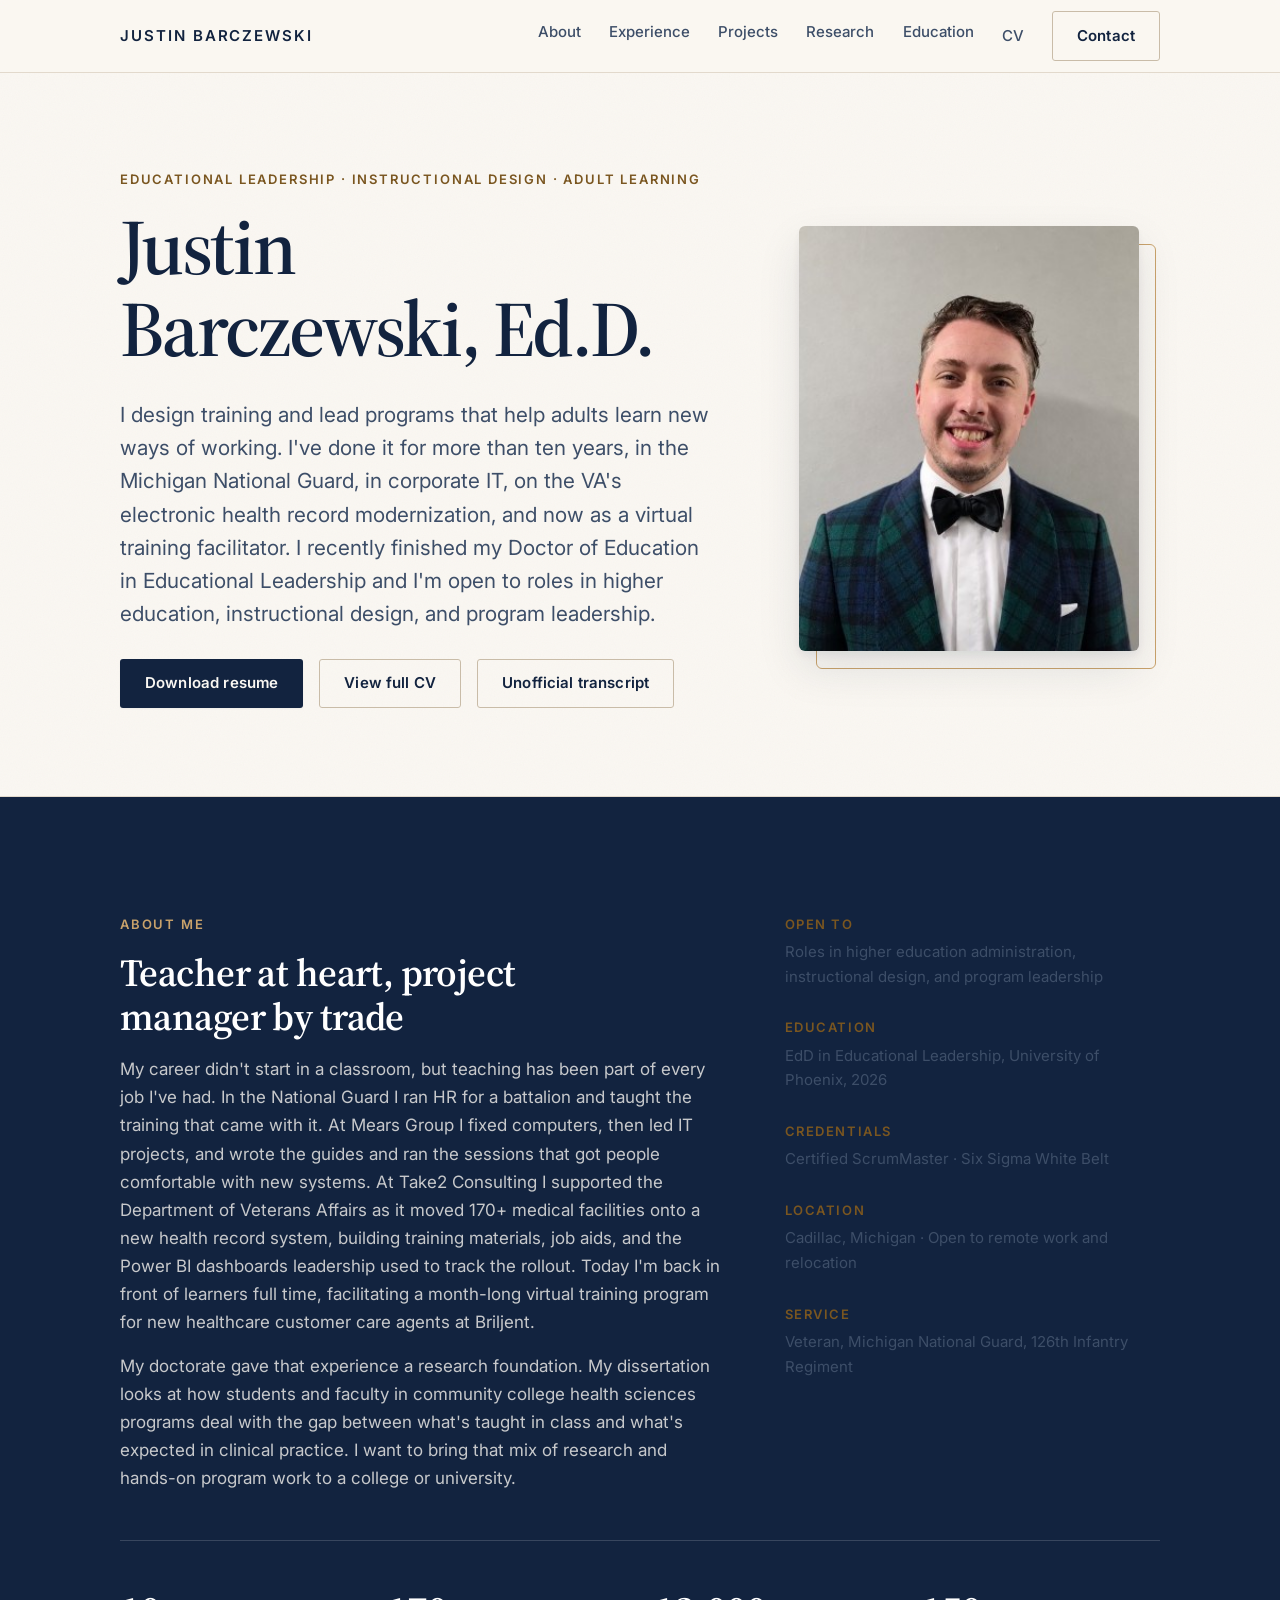
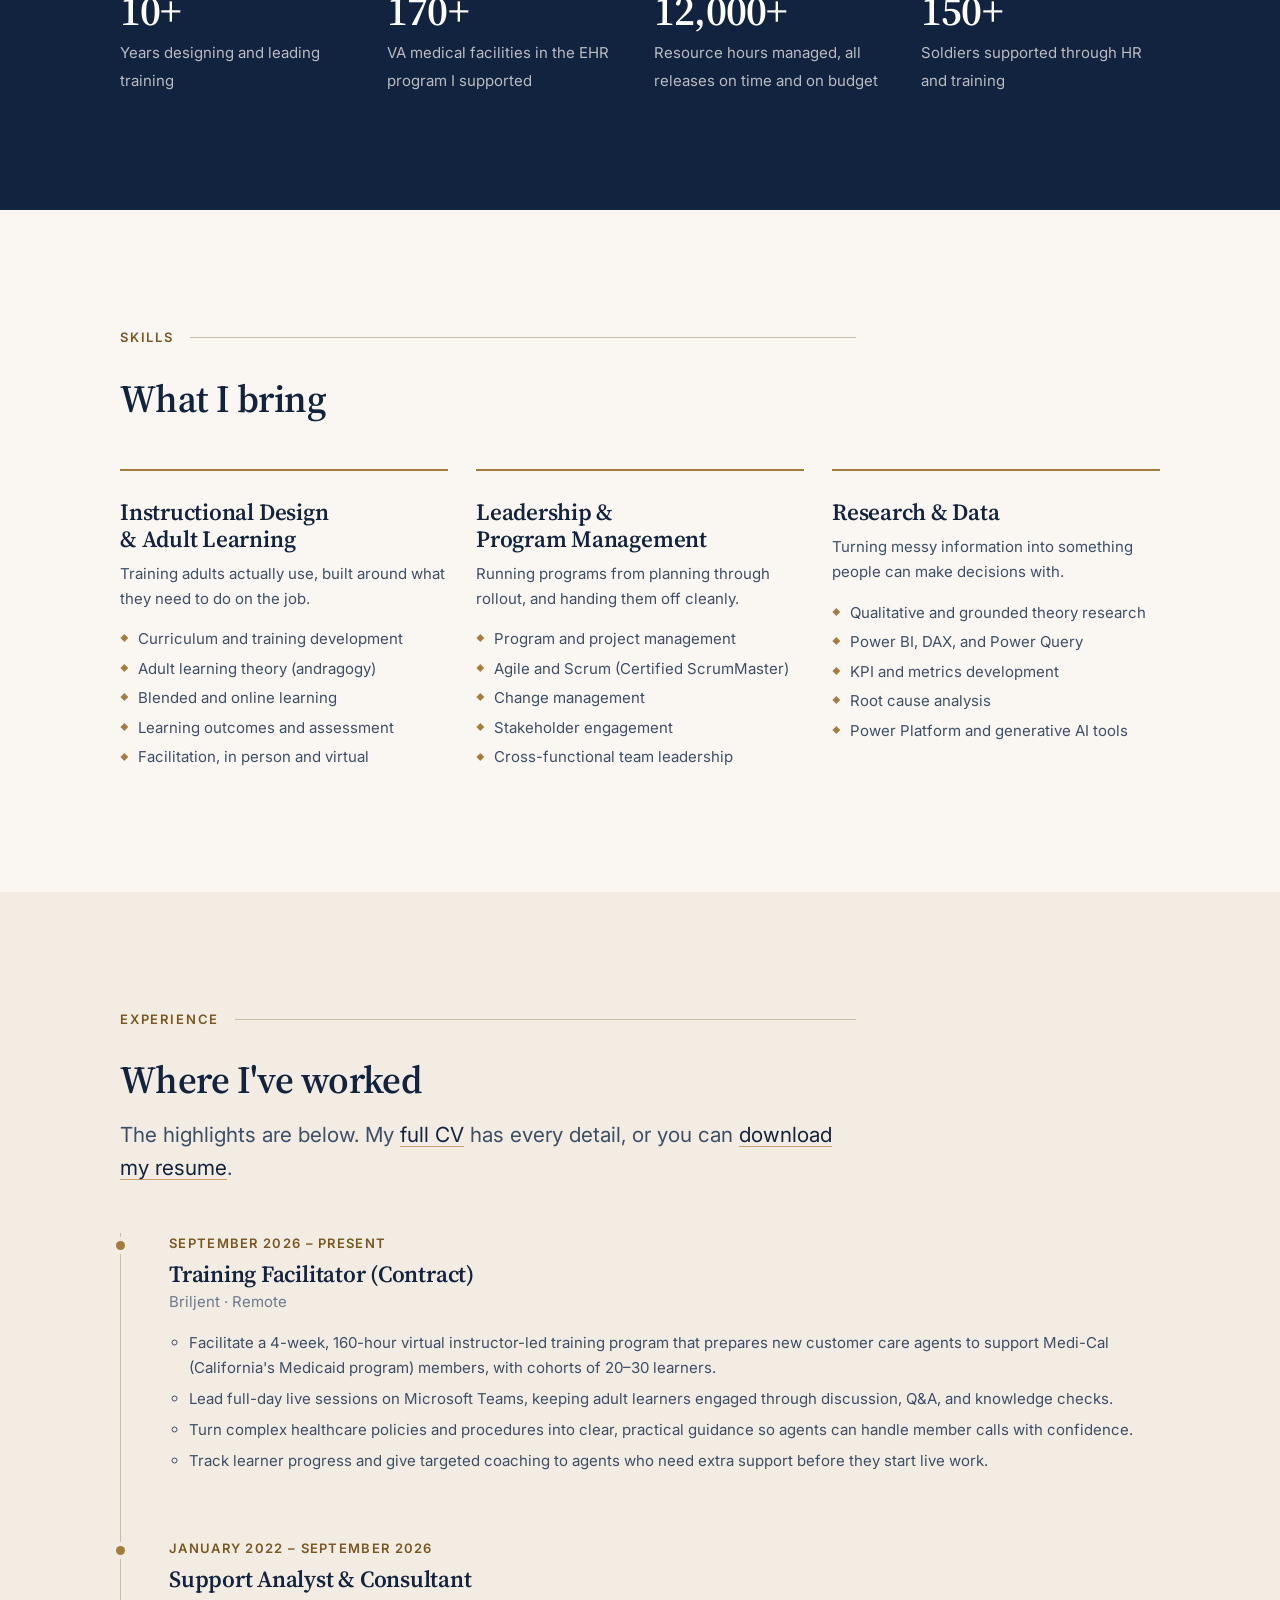
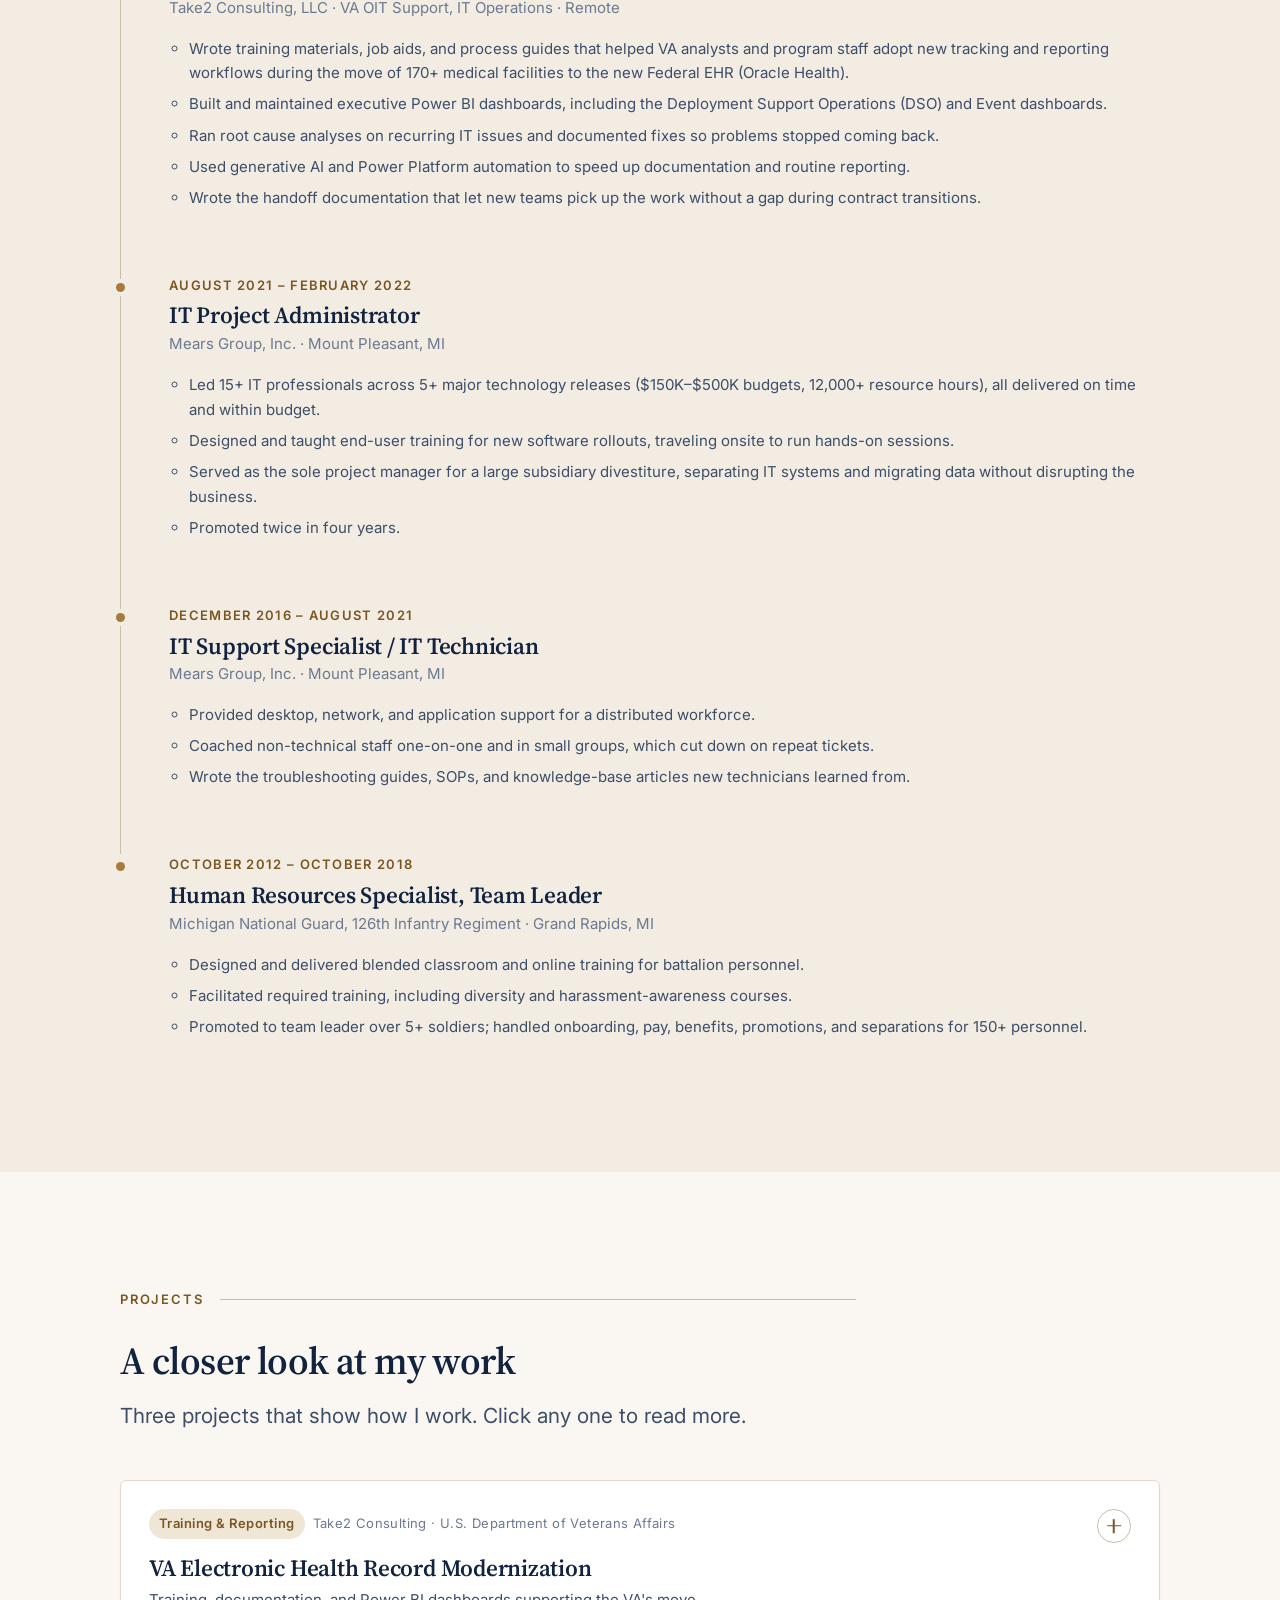
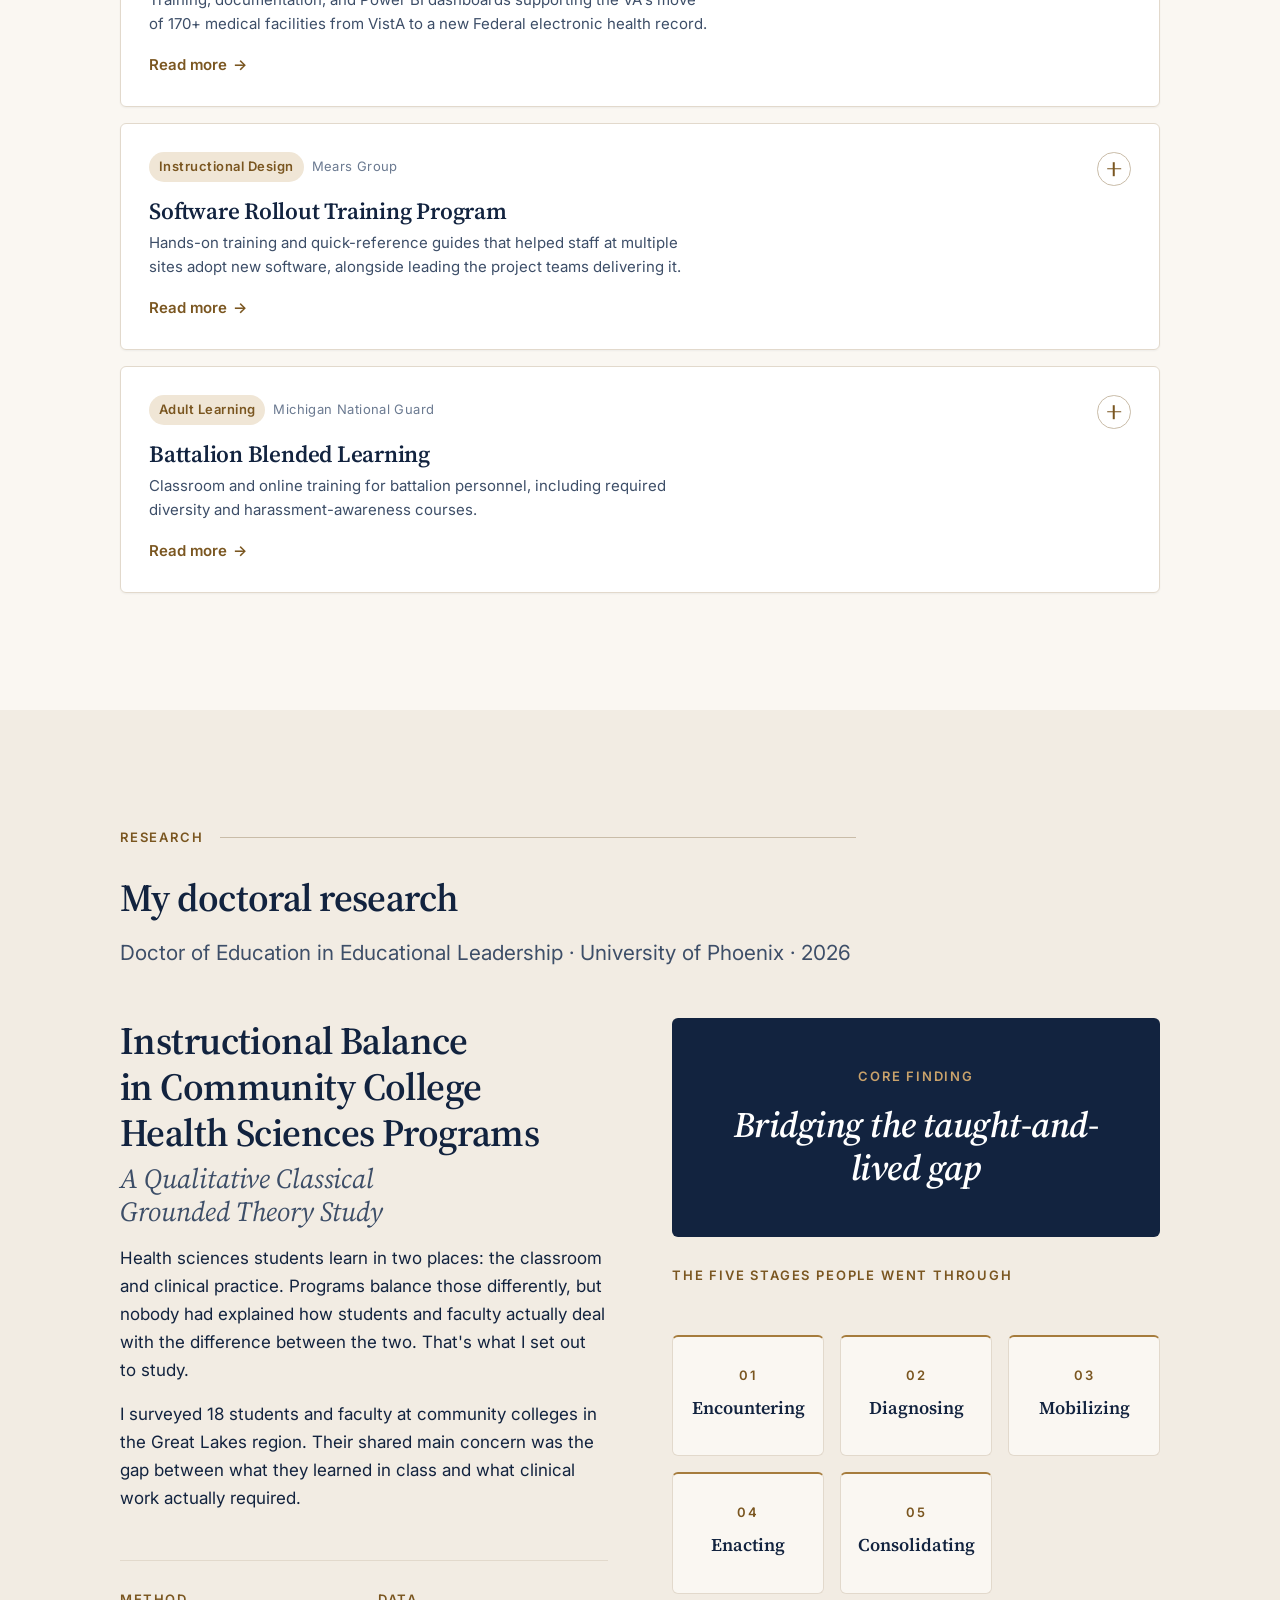
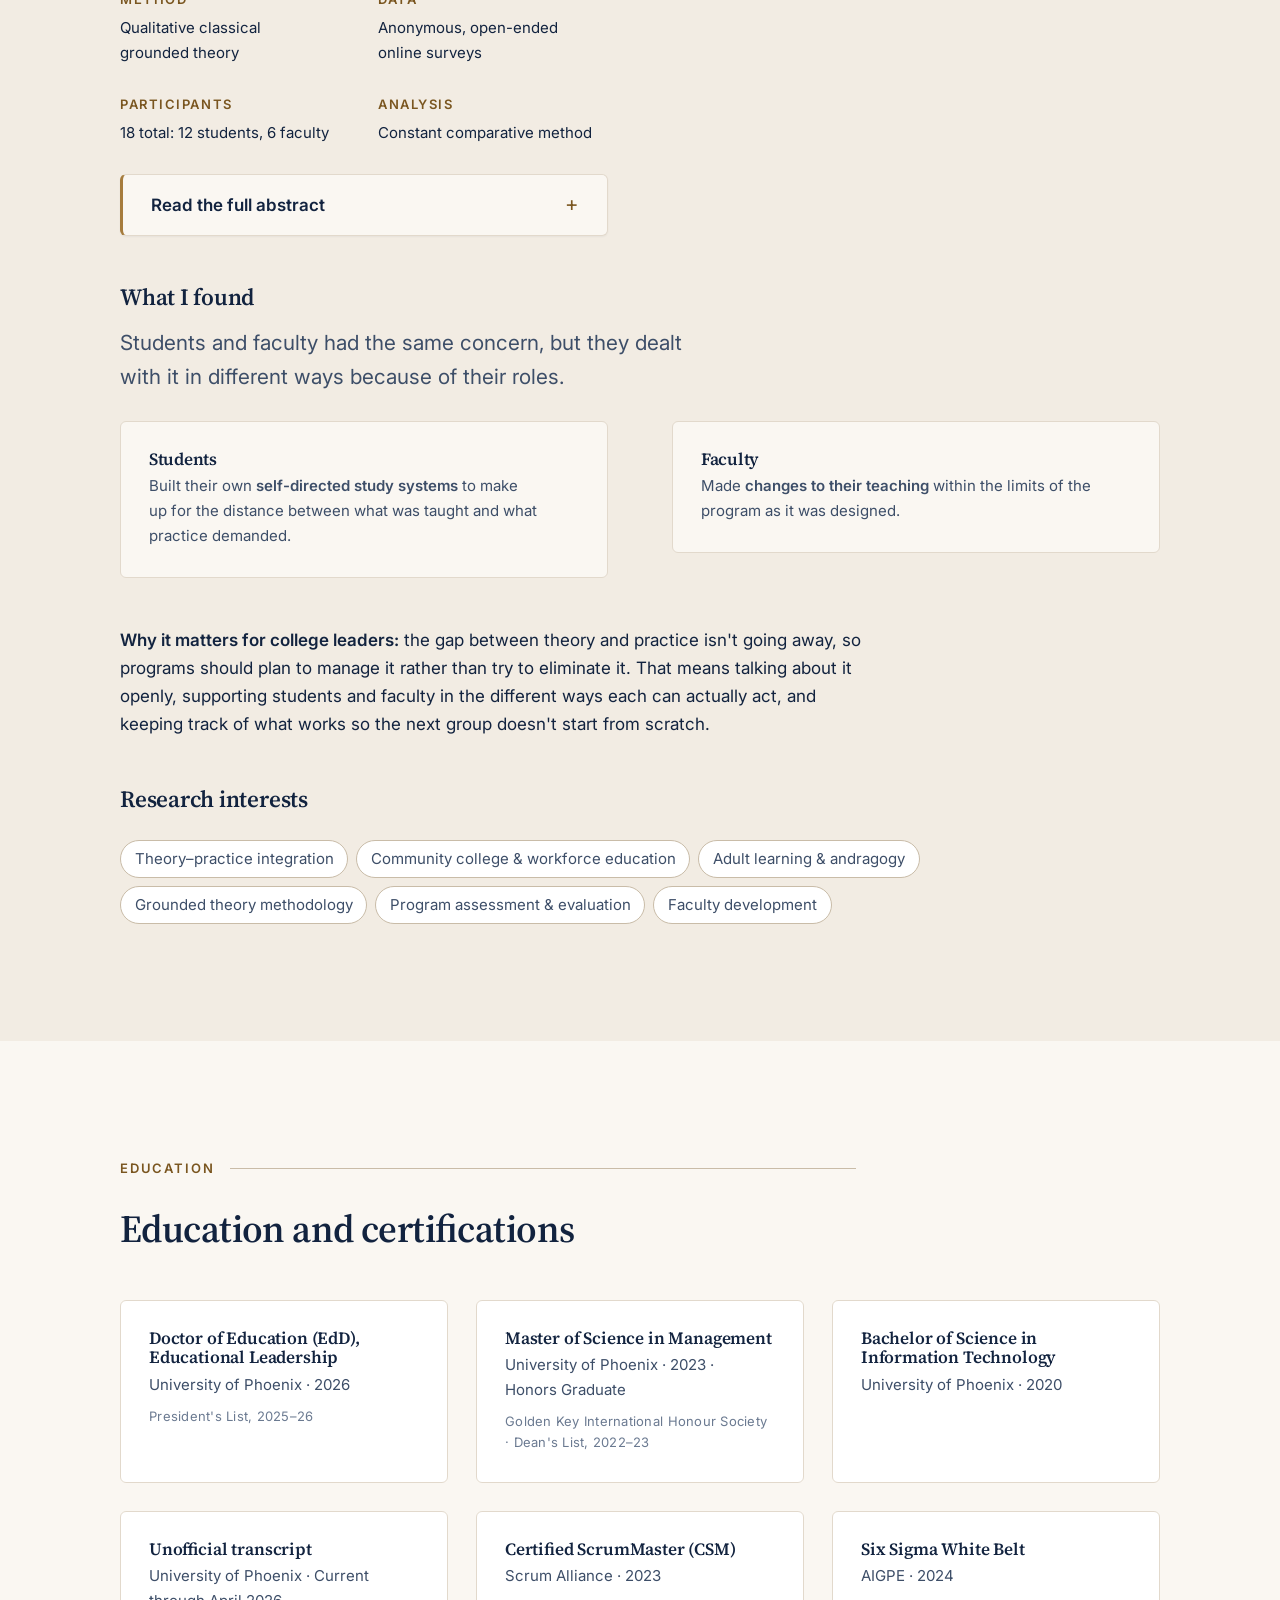
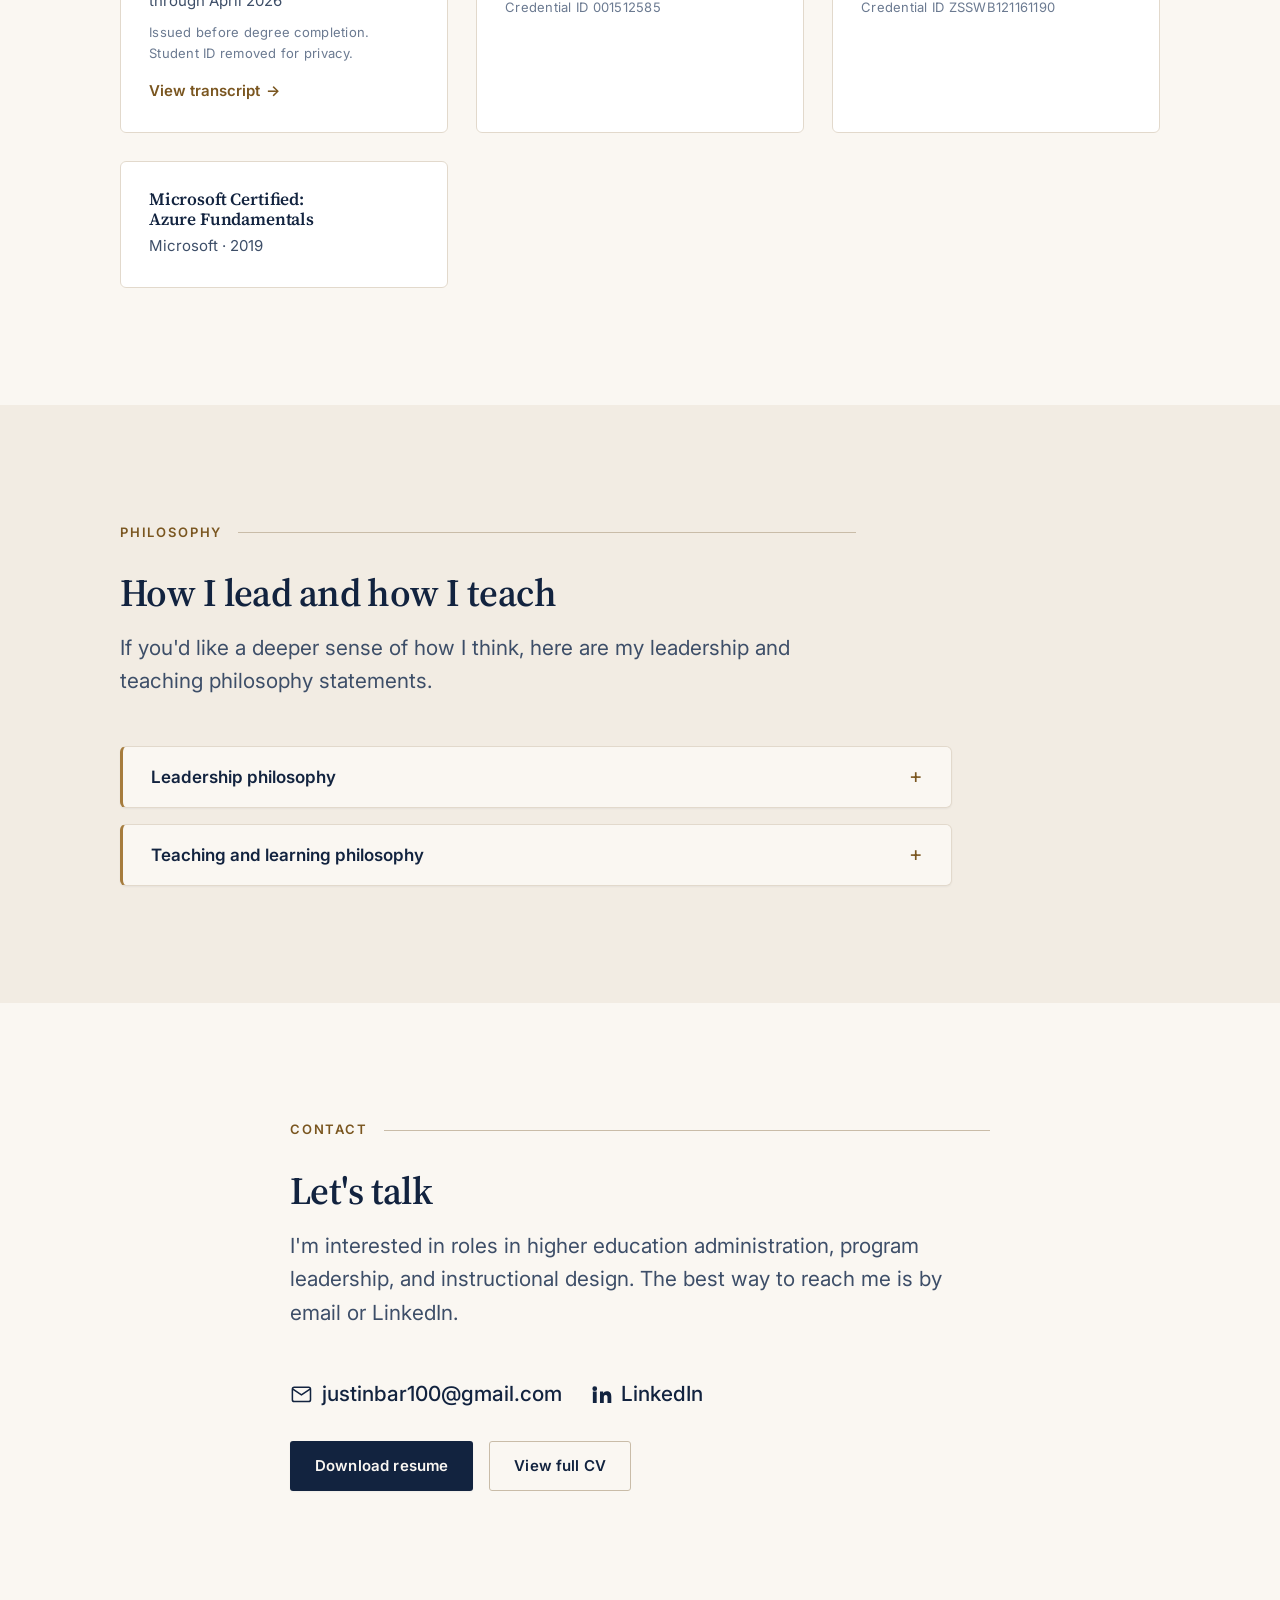
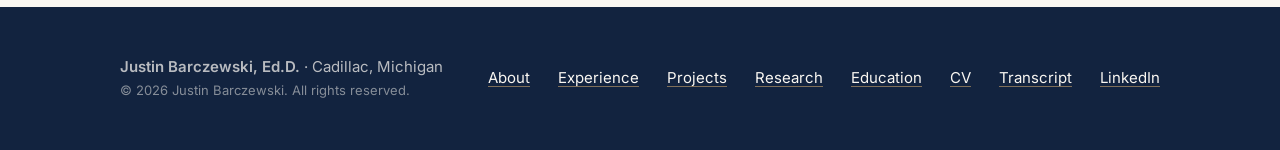
==== commit 22942d9c: "Remove security clearance from portfolio, CV, and resume Co-Authored-By: Claude Opus 5.5 <noreply@an" ====
--- a/index.html
+++ b/index.html
@@ -162,7 +162,7 @@
             <dt>Education</dt>
             <dd>EdD in Educational Leadership, University of Phoenix, 2026</dd>
             <dt>Credentials</dt>
-            <dd>Certified ScrumMaster · Active federal security clearance</dd>
+            <dd>Certified ScrumMaster · Six Sigma White Belt</dd>
             <dt>Location</dt>
             <dd>Cadillac, Michigan · Open to remote work and relocation</dd>
             <dt>Service</dt>
@@ -877,11 +877,6 @@
           <h3 class="cred__title">Microsoft Certified: Azure Fundamentals</h3>
           <p class="cred__meta">Microsoft · 2019</p>
         </article>
-
-        <article class="cred" data-reveal>
-          <h3 class="cred__title">Active Security Clearance</h3>
-          <p class="cred__meta">U.S. Federal Government</p>
-        </article>
       </div>
     </div>
   </section>
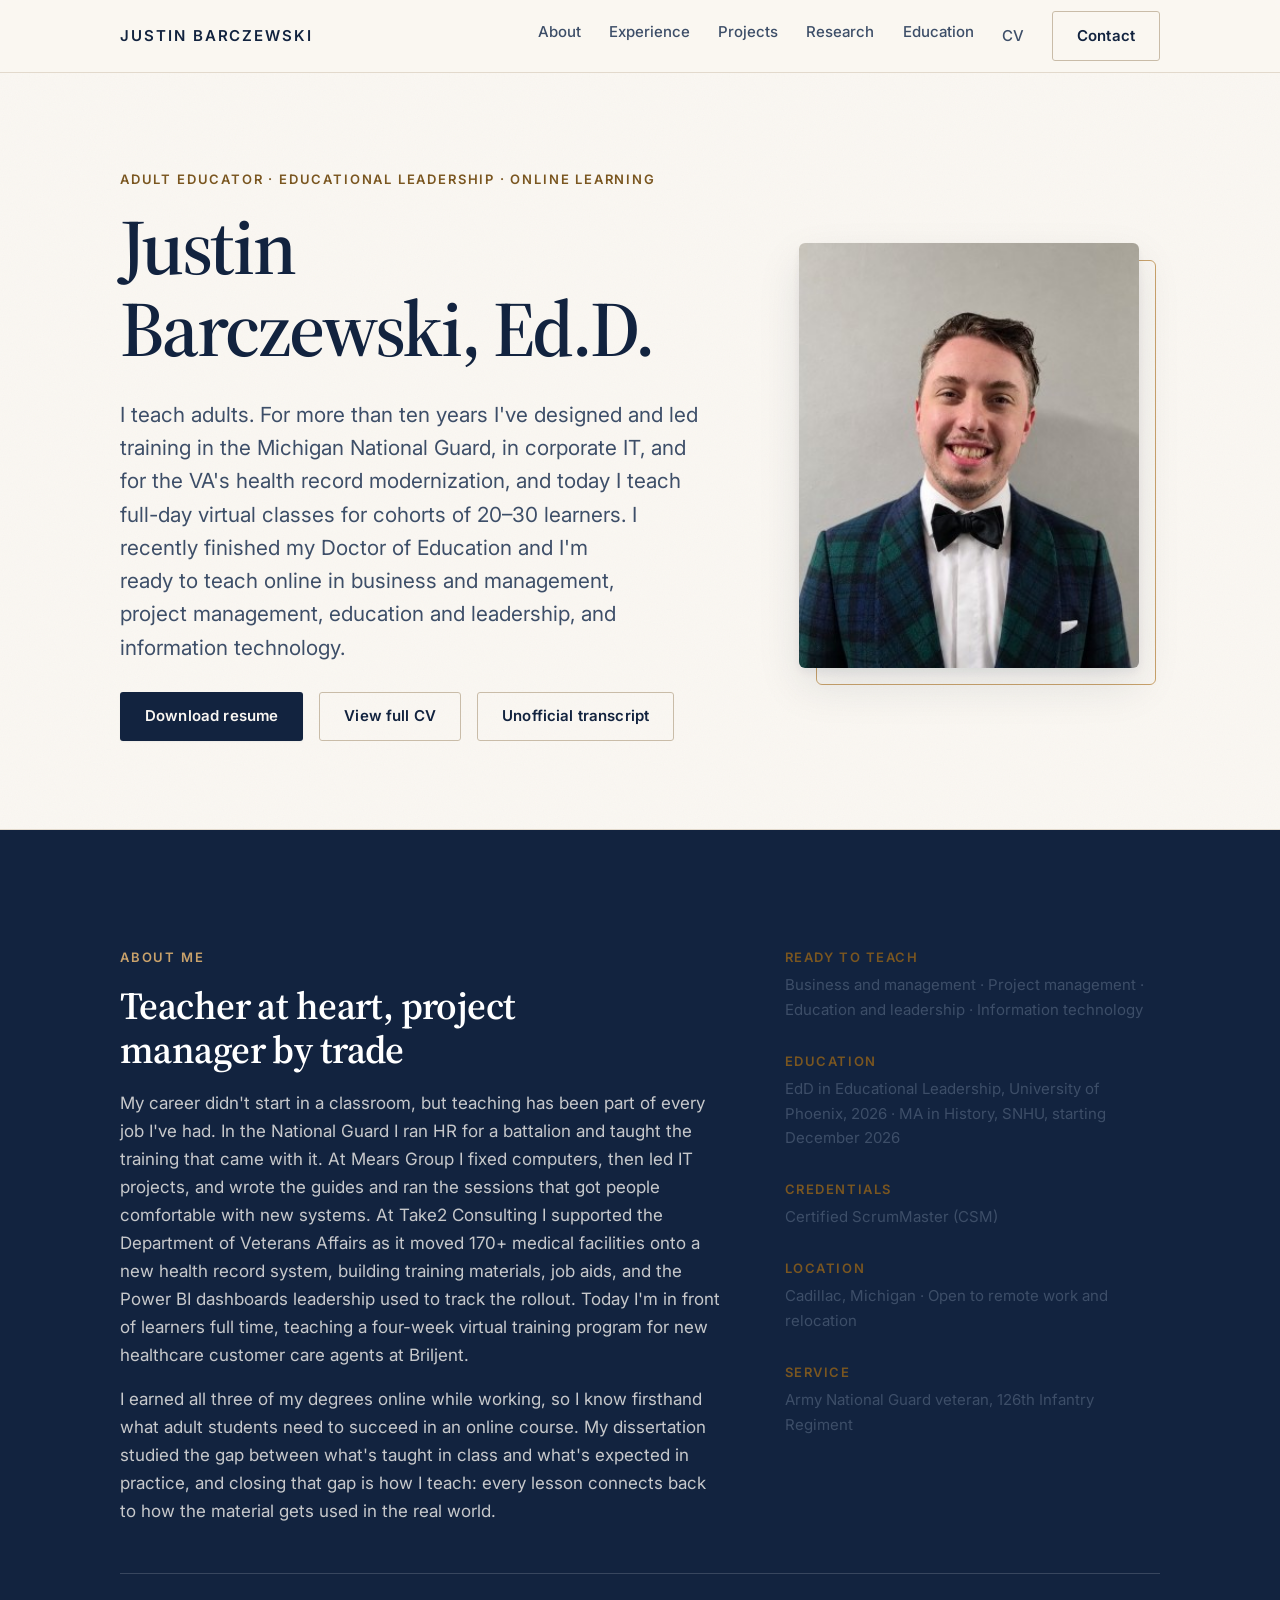
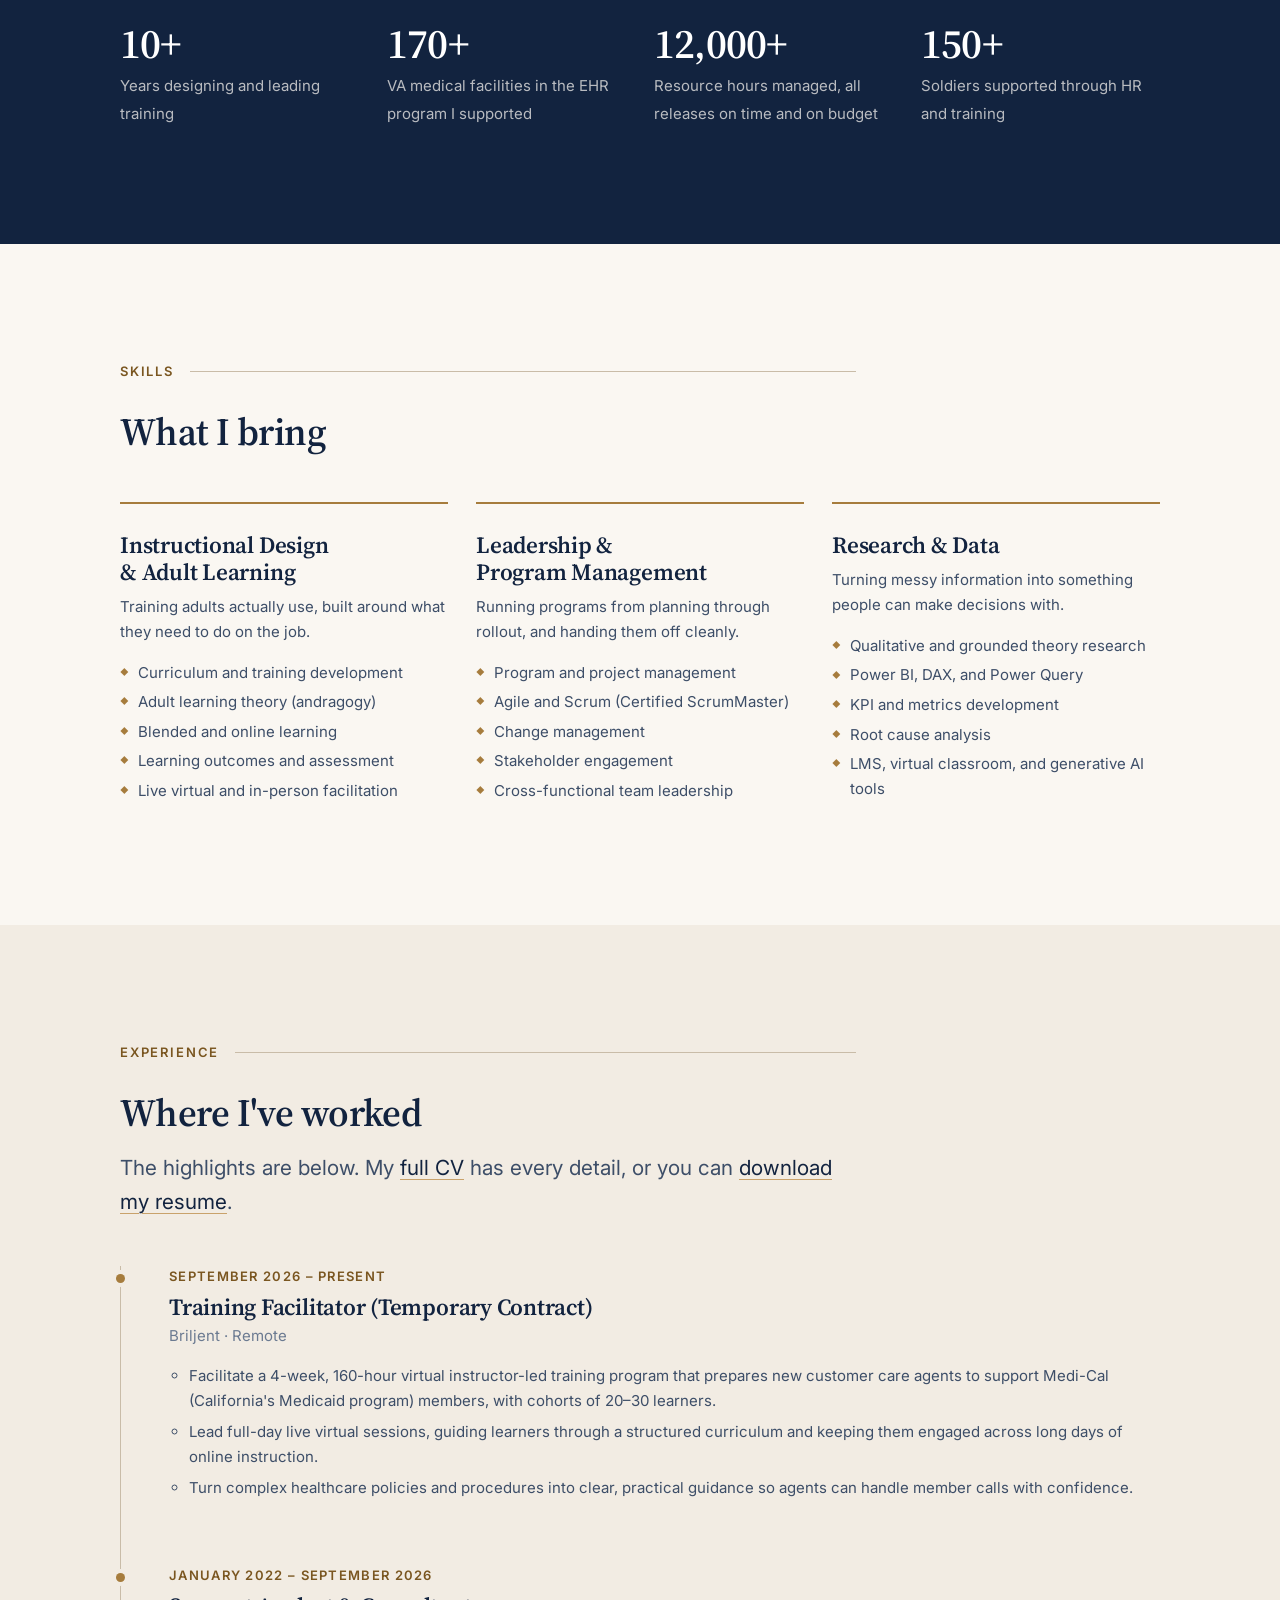
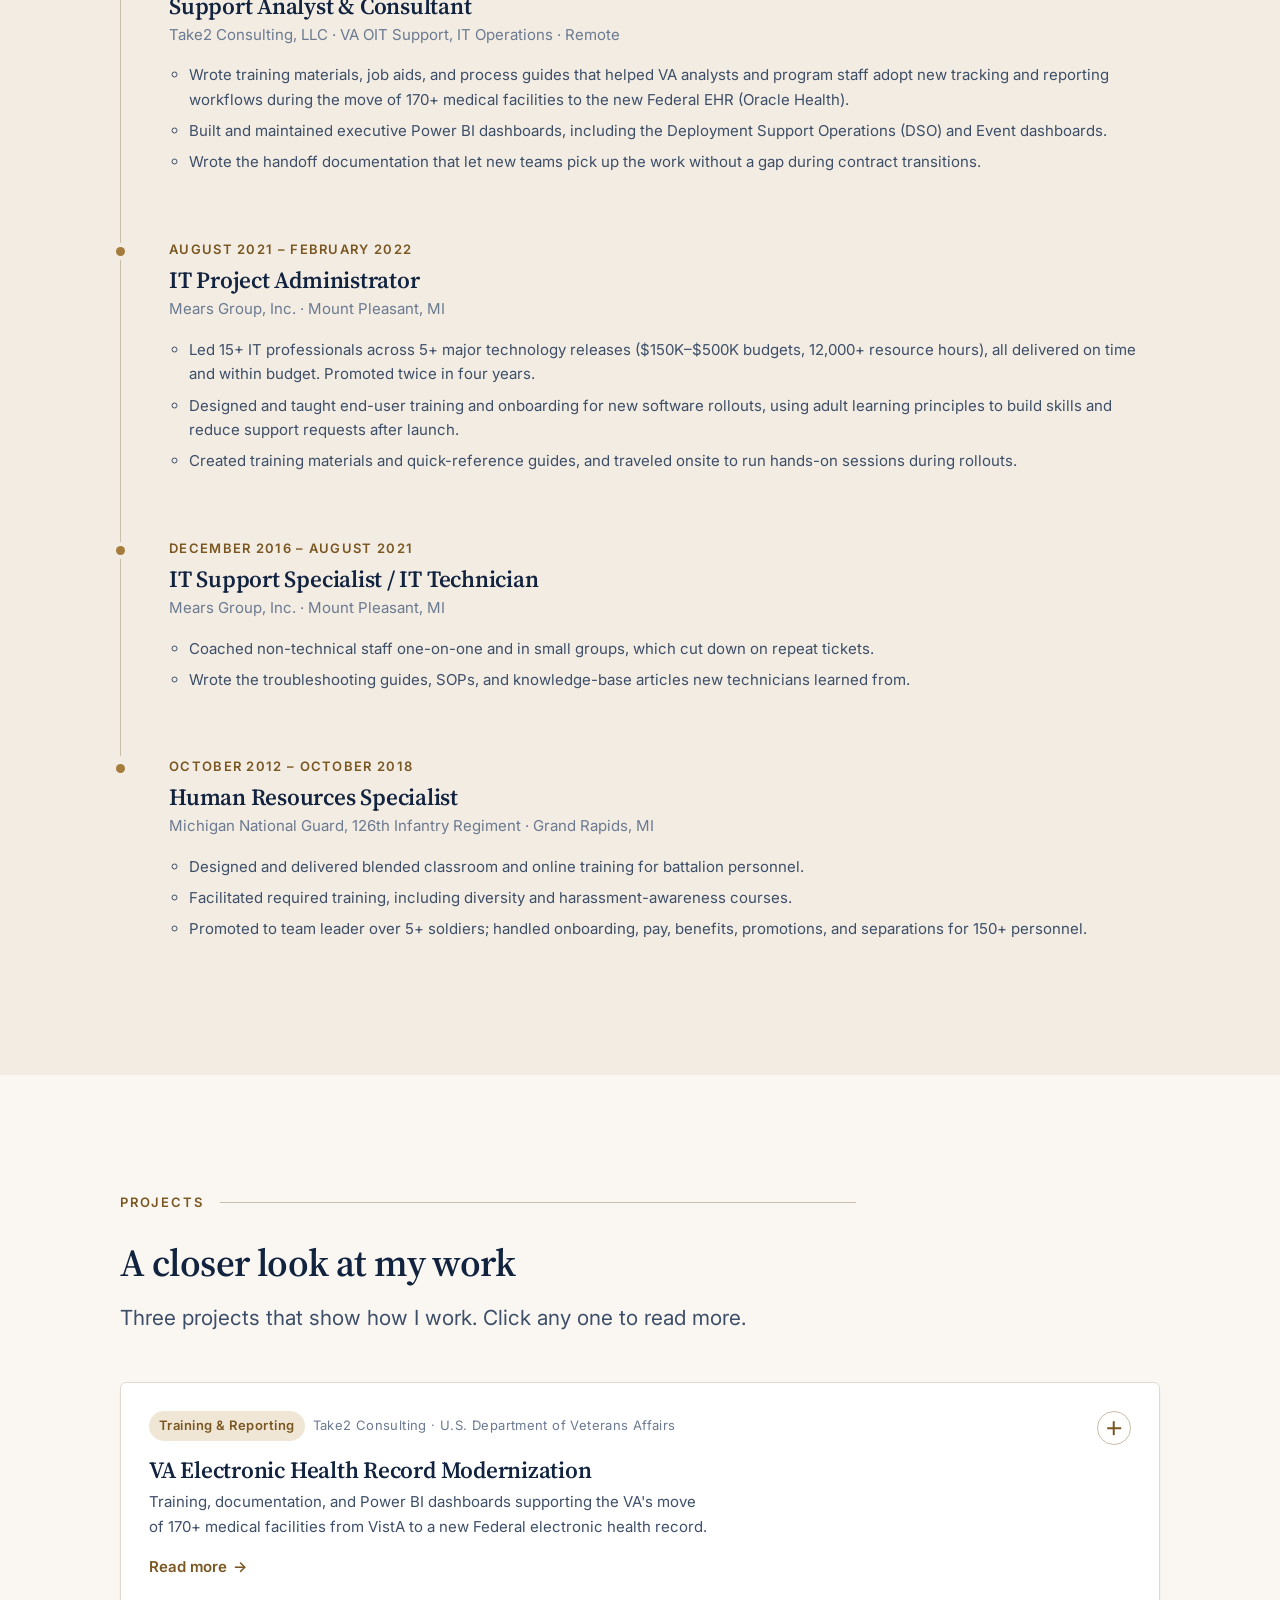
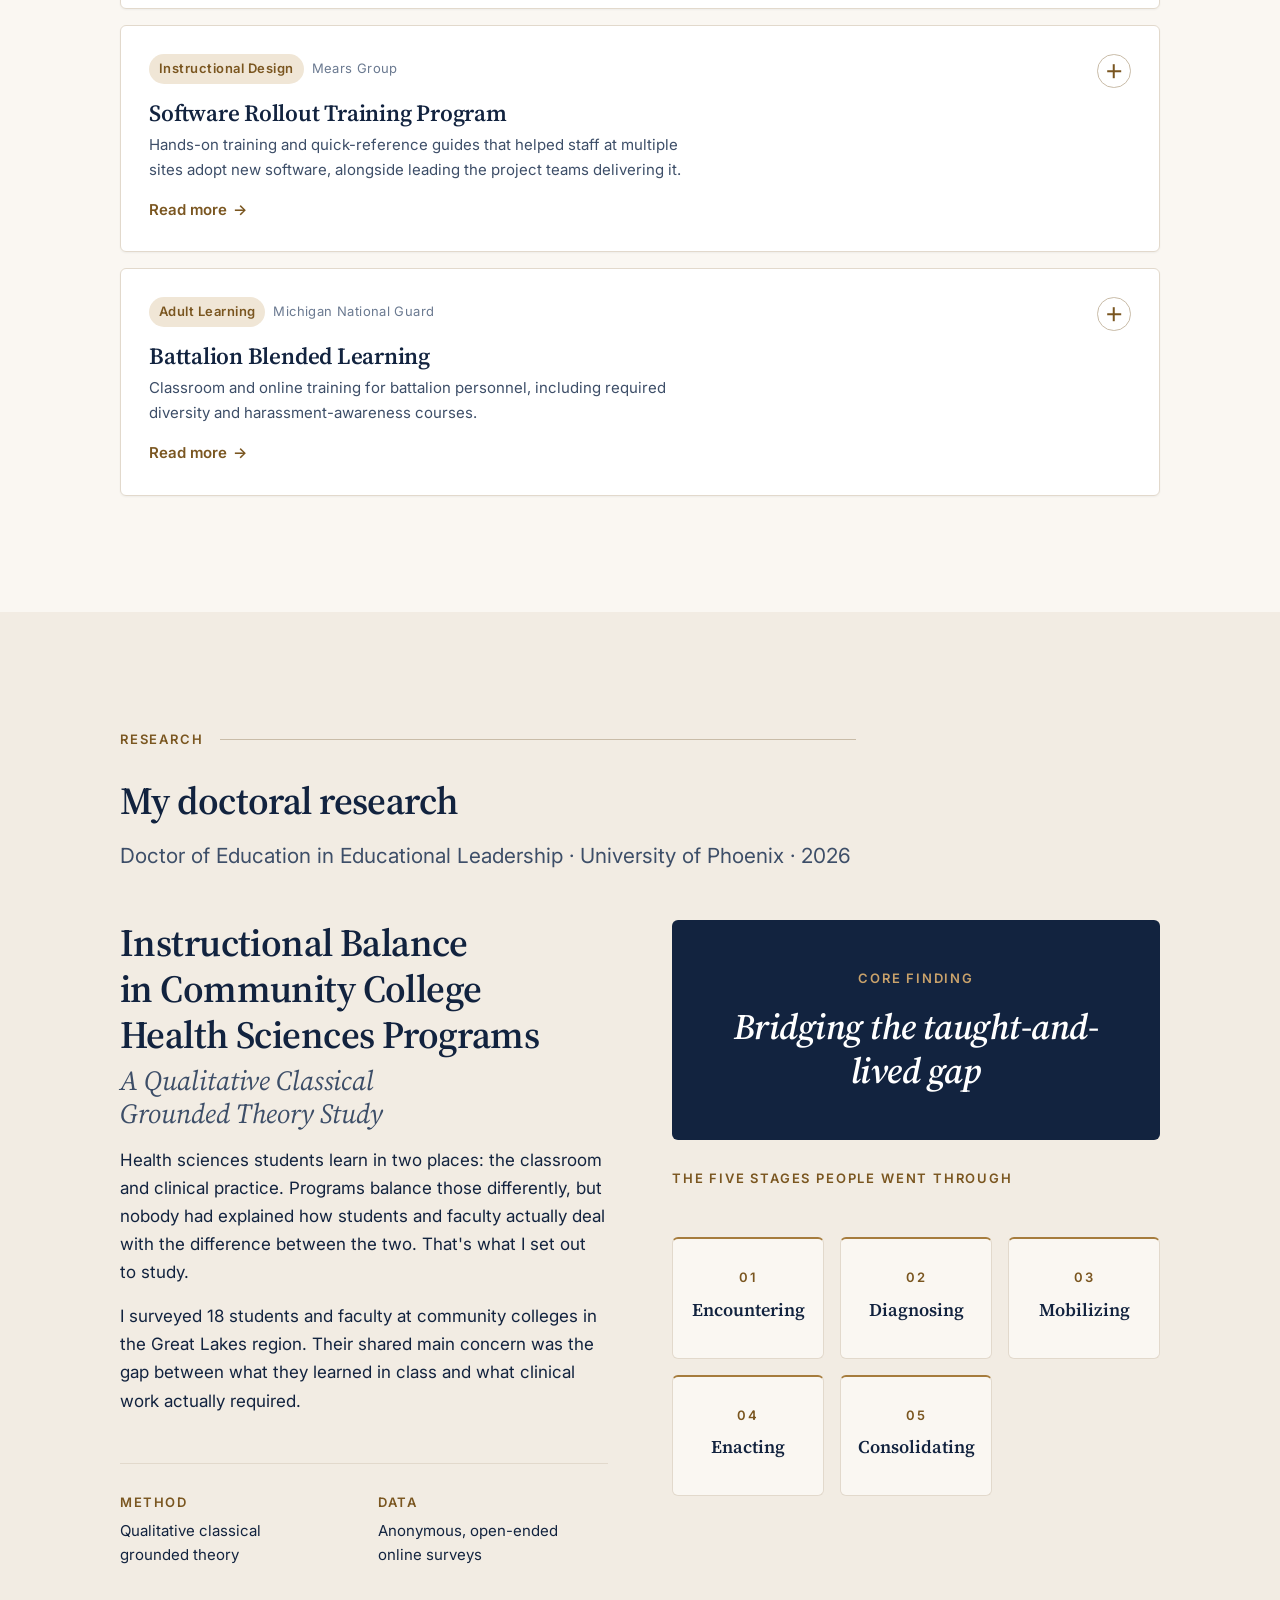
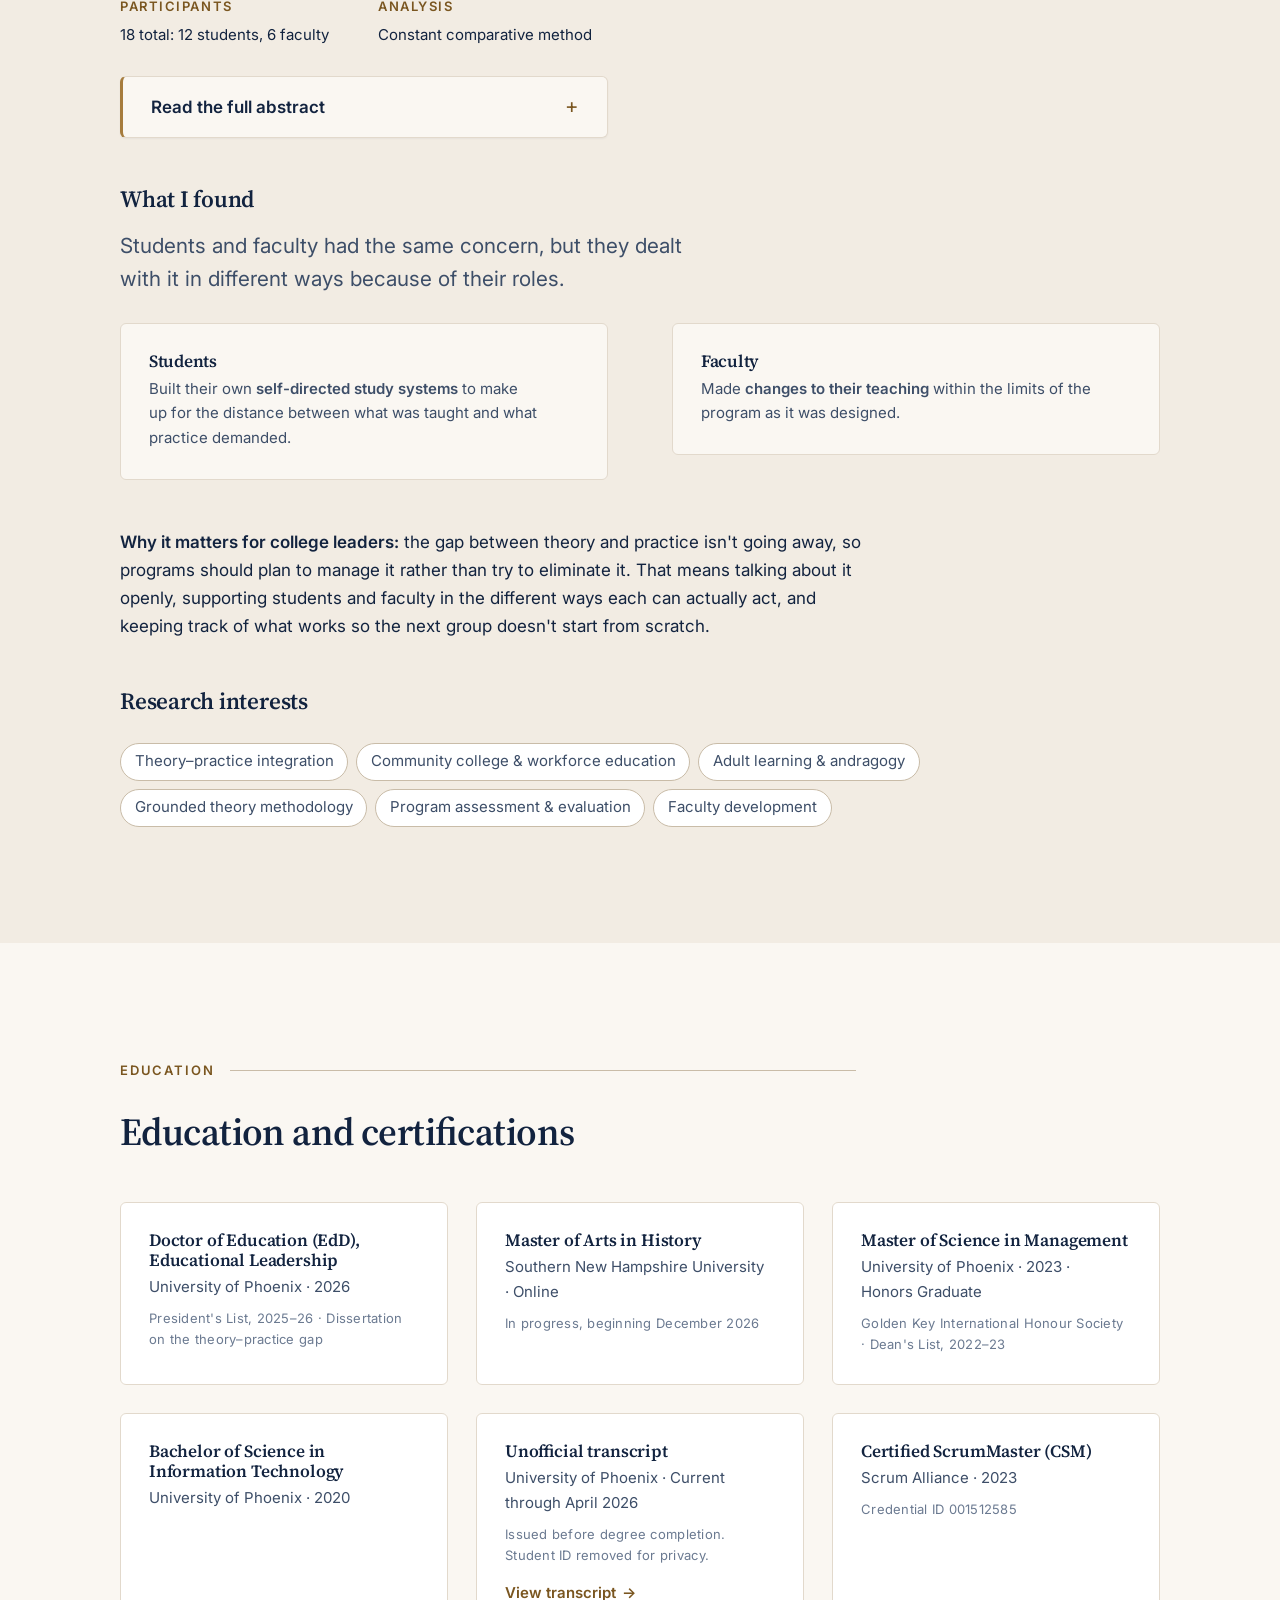
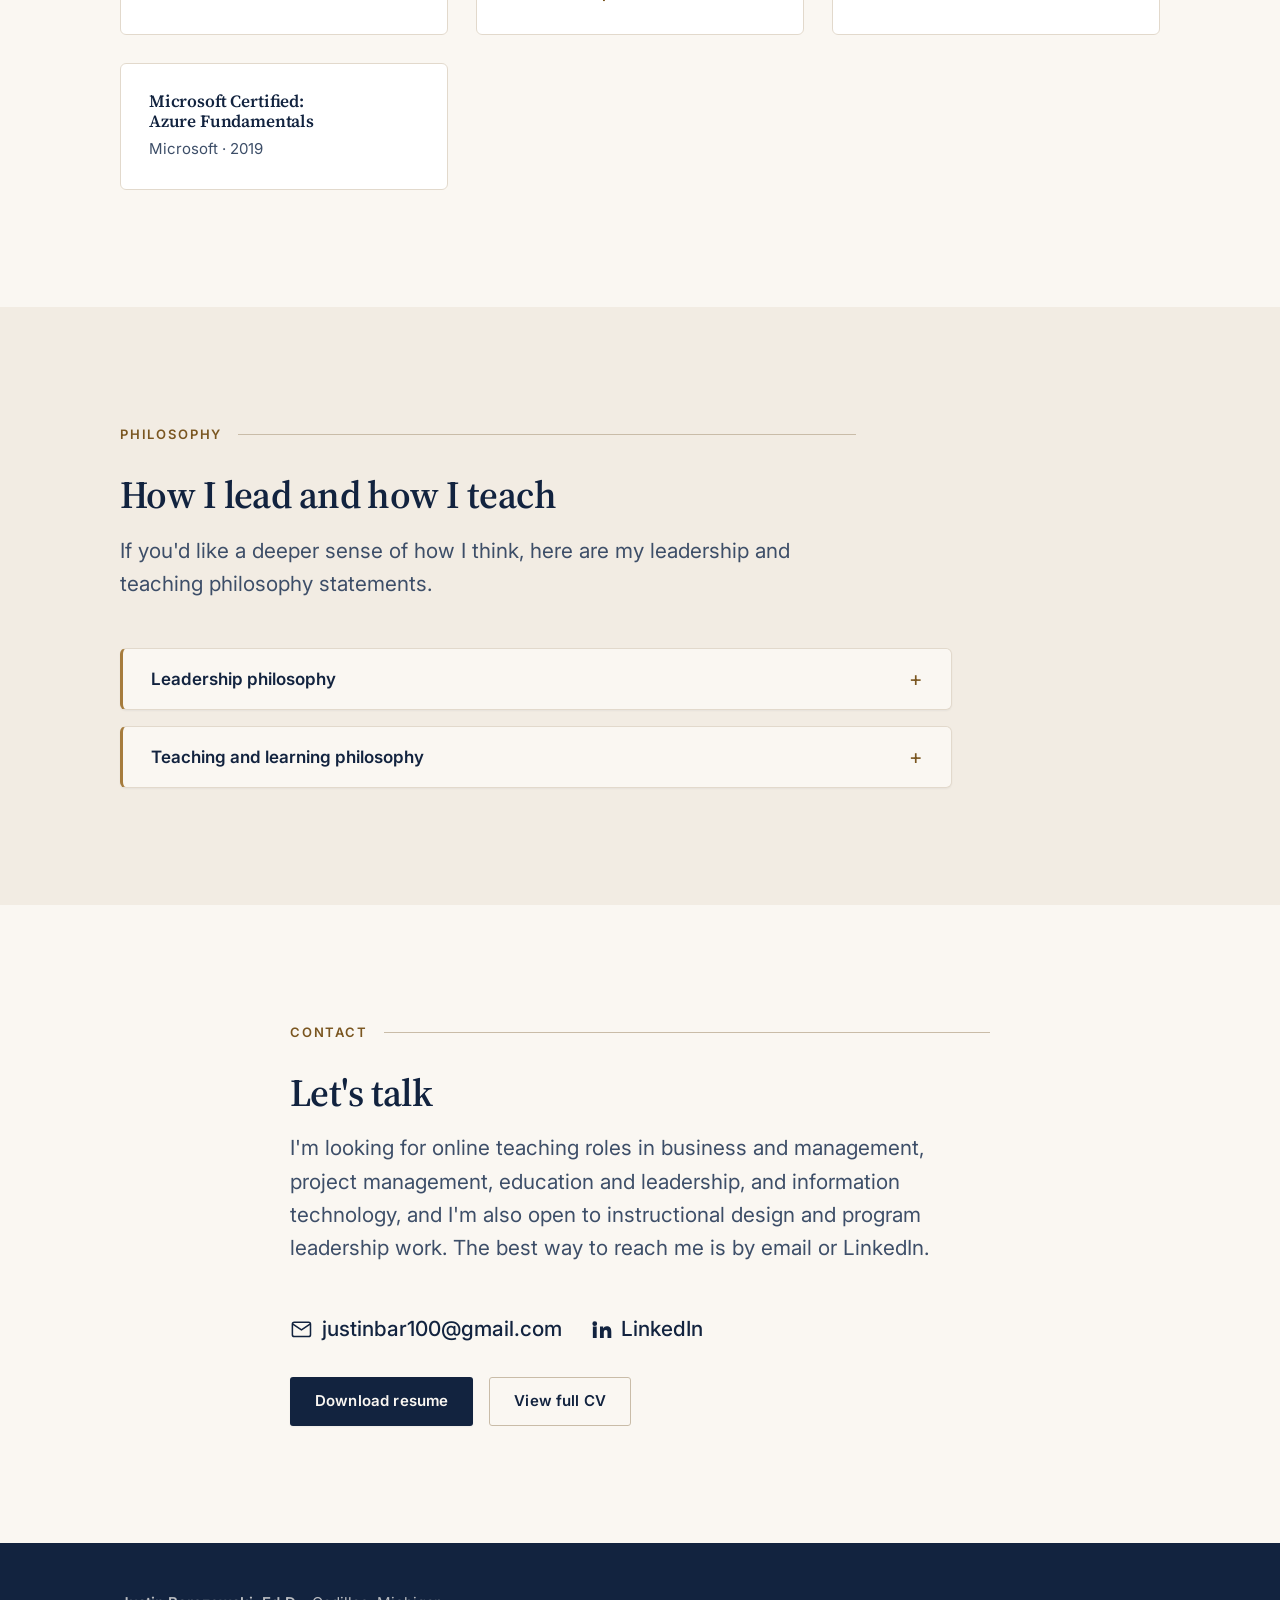
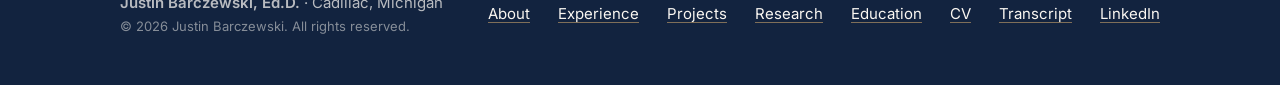
==== commit 3c9bfb2a: "Update portfolio for 2026 resume: online teaching focus - Lead hero, About, and Contact with online " ====
--- a/index.html
+++ b/index.html
@@ -5,14 +5,14 @@
 <meta name="viewport" content="width=device-width, initial-scale=1">
 
 <title>Justin Barczewski, Ed.D. | Educational Leadership &amp; Instructional Design</title>
-<meta name="description" content="Portfolio of Justin Barczewski, Ed.D.: educational leadership, instructional design, and adult learning, with 10+ years building training and leading programs.">
+<meta name="description" content="Portfolio of Justin Barczewski, Ed.D.: adult educator with 10+ years designing and facilitating training, ready to teach business, project management, education, and IT online.">
 <meta name="author" content="Justin Barczewski">
 <link rel="canonical" href="https://justin2988.github.io/">
 
 <meta property="og:type" content="website">
 <meta property="og:site_name" content="Justin Barczewski">
 <meta property="og:title" content="Justin Barczewski, Ed.D. | Educational Leadership &amp; Instructional Design">
-<meta property="og:description" content="Portfolio of Justin Barczewski, Ed.D.: educational leadership, instructional design, and adult learning, with 10+ years building training and leading programs.">
+<meta property="og:description" content="Portfolio of Justin Barczewski, Ed.D.: adult educator with 10+ years designing and facilitating training, ready to teach business, project management, education, and IT online.">
 <meta property="og:url" content="https://justin2988.github.io/">
 <meta property="og:image" content="https://justin2988.github.io/assets/img/og-image.png">
 <meta property="og:image:width" content="1200">
@@ -37,8 +37,8 @@
   "givenName": "Justin",
   "familyName": "Barczewski",
   "honorificSuffix": "Ed.D.",
-  "jobTitle": "Educational Leader",
-  "description": "Educational leader with an EdD in Educational Leadership, focused on higher education, instructional design, and adult learning.",
+  "jobTitle": "Adult Educator",
+  "description": "Adult educator with an EdD in Educational Leadership and 10+ years designing and facilitating training for adult learners.",
   "url": "https://justin2988.github.io/",
   "address": {
     "@type": "PostalAddress",
@@ -101,14 +101,14 @@
   <section class="hero">
     <div class="container hero__grid">
       <div>
-        <span class="eyebrow">Educational leadership · Instructional design · Adult learning</span>
+        <span class="eyebrow">Adult educator · Educational leadership · Online learning</span>
         <h1 class="hero__display">Justin Barczewski, Ed.D.</h1>
         <p class="hero__lead">
-          I design training and lead programs that help adults learn new ways of working. I've
-          done it for more than ten years, in the Michigan National Guard, in corporate IT, on the
-          VA's electronic health record modernization, and now as a virtual training facilitator.
-          I recently finished my Doctor of Education in Educational Leadership and I'm open to
-          roles in higher education, instructional design, and program leadership.
+          I teach adults. For more than ten years I've designed and led training in the Michigan
+          National Guard, in corporate IT, and for the VA's health record modernization, and today
+          I teach full-day virtual classes for cohorts of 20–30 learners. I recently finished my
+          Doctor of Education and I'm ready to teach online in business and management, project
+          management, education and leadership, and information technology.
         </p>
         <div class="btn-row">
           <a class="btn btn--primary" href="/assets/docs/Justin_Barczewski_Resume.docx" download>Download resume</a>
@@ -143,30 +143,30 @@
             ran the sessions that got people comfortable with new systems. At Take2 Consulting I
             supported the Department of Veterans Affairs as it moved 170+ medical facilities onto a
             new health record system, building training materials, job aids, and the Power BI
-            dashboards leadership used to track the rollout. Today I'm back in front of learners
-            full time, facilitating a month-long virtual training program for new healthcare
-            customer care agents at Briljent.
+            dashboards leadership used to track the rollout. Today I'm in front of learners full
+            time, teaching a four-week virtual training program for new healthcare customer care
+            agents at Briljent.
           </p>
           <p>
-            My doctorate gave that experience a research foundation. My dissertation looks at how
-            students and faculty in community college health sciences programs deal with the gap
-            between what's taught in class and what's expected in clinical practice. I want to
-            bring that mix of research and hands-on program work to a college or university.
+            I earned all three of my degrees online while working, so I know firsthand what adult
+            students need to succeed in an online course. My dissertation studied the gap between
+            what's taught in class and what's expected in practice, and closing that gap is how I
+            teach: every lesson connects back to how the material gets used in the real world.
           </p>
         </div>
 
         <div data-reveal>
           <dl class="definition-list">
-            <dt>Open to</dt>
-            <dd>Roles in higher education administration, instructional design, and program leadership</dd>
+            <dt>Ready to teach</dt>
+            <dd>Business and management · Project management · Education and leadership · Information technology</dd>
             <dt>Education</dt>
-            <dd>EdD in Educational Leadership, University of Phoenix, 2026</dd>
+            <dd>EdD in Educational Leadership, University of Phoenix, 2026 · MA in History, SNHU, starting December 2026</dd>
             <dt>Credentials</dt>
-            <dd>Certified ScrumMaster · Six Sigma White Belt</dd>
+            <dd>Certified ScrumMaster (CSM)</dd>
             <dt>Location</dt>
             <dd>Cadillac, Michigan · Open to remote work and relocation</dd>
             <dt>Service</dt>
-            <dd>Veteran, Michigan National Guard, 126th Infantry Regiment</dd>
+            <dd>Army National Guard veteran, 126th Infantry Regiment</dd>
           </dl>
         </div>
       </div>
@@ -211,7 +211,7 @@
             <li>Adult learning theory (andragogy)</li>
             <li>Blended and online learning</li>
             <li>Learning outcomes and assessment</li>
-            <li>Facilitation, in person and virtual</li>
+            <li>Live virtual and in-person facilitation</li>
           </ul>
         </article>
 
@@ -235,7 +235,7 @@
             <li>Power BI, DAX, and Power Query</li>
             <li>KPI and metrics development</li>
             <li>Root cause analysis</li>
-            <li>Power Platform and generative AI tools</li>
+            <li>LMS, virtual classroom, and generative AI tools</li>
           </ul>
         </article>
       </div>
@@ -259,13 +259,12 @@
       <ol class="timeline">
         <li class="timeline__item" data-reveal>
           <span class="timeline__period">September 2026 – Present</span>
-          <h3 class="timeline__role">Training Facilitator (Contract)</h3>
+          <h3 class="timeline__role">Training Facilitator (Temporary Contract)</h3>
           <p class="timeline__org">Briljent · Remote</p>
           <ul>
             <li>Facilitate a 4-week, 160-hour virtual instructor-led training program that prepares new customer care agents to support Medi-Cal (California's Medicaid program) members, with cohorts of 20–30 learners.</li>
-            <li>Lead full-day live sessions on Microsoft Teams, keeping adult learners engaged through discussion, Q&amp;A, and knowledge checks.</li>
+            <li>Lead full-day live virtual sessions, guiding learners through a structured curriculum and keeping them engaged across long days of online instruction.</li>
             <li>Turn complex healthcare policies and procedures into clear, practical guidance so agents can handle member calls with confidence.</li>
-            <li>Track learner progress and give targeted coaching to agents who need extra support before they start live work.</li>
           </ul>
         </li>
 
@@ -276,8 +275,6 @@
           <ul>
             <li>Wrote training materials, job aids, and process guides that helped VA analysts and program staff adopt new tracking and reporting workflows during the move of 170+ medical facilities to the new Federal EHR (Oracle Health).</li>
             <li>Built and maintained executive Power BI dashboards, including the Deployment Support Operations (DSO) and Event dashboards.</li>
-            <li>Ran root cause analyses on recurring IT issues and documented fixes so problems stopped coming back.</li>
-            <li>Used generative AI and Power Platform automation to speed up documentation and routine reporting.</li>
             <li>Wrote the handoff documentation that let new teams pick up the work without a gap during contract transitions.</li>
           </ul>
         </li>
@@ -287,10 +284,9 @@
           <h3 class="timeline__role">IT Project Administrator</h3>
           <p class="timeline__org">Mears Group, Inc. · Mount Pleasant, MI</p>
           <ul>
-            <li>Led 15+ IT professionals across 5+ major technology releases ($150K–$500K budgets, 12,000+ resource hours), all delivered on time and within budget.</li>
-            <li>Designed and taught end-user training for new software rollouts, traveling onsite to run hands-on sessions.</li>
-            <li>Served as the sole project manager for a large subsidiary divestiture, separating IT systems and migrating data without disrupting the business.</li>
-            <li>Promoted twice in four years.</li>
+            <li>Led 15+ IT professionals across 5+ major technology releases ($150K–$500K budgets, 12,000+ resource hours), all delivered on time and within budget. Promoted twice in four years.</li>
+            <li>Designed and taught end-user training and onboarding for new software rollouts, using adult learning principles to build skills and reduce support requests after launch.</li>
+            <li>Created training materials and quick-reference guides, and traveled onsite to run hands-on sessions during rollouts.</li>
           </ul>
         </li>
 
@@ -299,7 +295,6 @@
           <h3 class="timeline__role">IT Support Specialist / IT Technician</h3>
           <p class="timeline__org">Mears Group, Inc. · Mount Pleasant, MI</p>
           <ul>
-            <li>Provided desktop, network, and application support for a distributed workforce.</li>
             <li>Coached non-technical staff one-on-one and in small groups, which cut down on repeat tickets.</li>
             <li>Wrote the troubleshooting guides, SOPs, and knowledge-base articles new technicians learned from.</li>
           </ul>
@@ -307,7 +302,7 @@
 
         <li class="timeline__item" data-reveal>
           <span class="timeline__period">October 2012 – October 2018</span>
-          <h3 class="timeline__role">Human Resources Specialist, Team Leader</h3>
+          <h3 class="timeline__role">Human Resources Specialist</h3>
           <p class="timeline__org">Michigan National Guard, 126th Infantry Regiment · Grand Rapids, MI</p>
           <ul>
             <li>Designed and delivered blended classroom and online training for battalion personnel.</li>
@@ -840,7 +835,13 @@
         <article class="cred" data-reveal>
           <h3 class="cred__title">Doctor of Education (EdD), Educational Leadership</h3>
           <p class="cred__meta">University of Phoenix · 2026</p>
-          <span class="cred__note">President's List, 2025–26</span>
+          <span class="cred__note">President's List, 2025–26 · Dissertation on the theory–practice gap</span>
+        </article>
+
+        <article class="cred" data-reveal>
+          <h3 class="cred__title">Master of Arts in History</h3>
+          <p class="cred__meta">Southern New Hampshire University · Online</p>
+          <span class="cred__note">In progress, beginning December 2026</span>
         </article>
 
         <article class="cred" data-reveal>
@@ -865,12 +866,6 @@
           <h3 class="cred__title">Certified ScrumMaster (CSM)</h3>
           <p class="cred__meta">Scrum Alliance · 2023</p>
           <span class="cred__note">Credential ID 001512585</span>
-        </article>
-
-        <article class="cred" data-reveal>
-          <h3 class="cred__title">Six Sigma White Belt</h3>
-          <p class="cred__meta">AIGPE · 2024</p>
-          <span class="cred__note">Credential ID ZSSWB121161190</span>
         </article>
 
         <article class="cred" data-reveal>
@@ -1000,8 +995,9 @@
         <p class="section-num">Contact</p>
         <h2 id="contact-heading">Let's talk</h2>
         <p class="lead">
-          I'm interested in roles in higher education administration, program leadership, and
-          instructional design. The best way to reach me is by email or LinkedIn.
+          I'm looking for online teaching roles in business and management, project management,
+          education and leadership, and information technology, and I'm also open to instructional
+          design and program leadership work. The best way to reach me is by email or LinkedIn.
         </p>
 
         <ul class="contact-links">
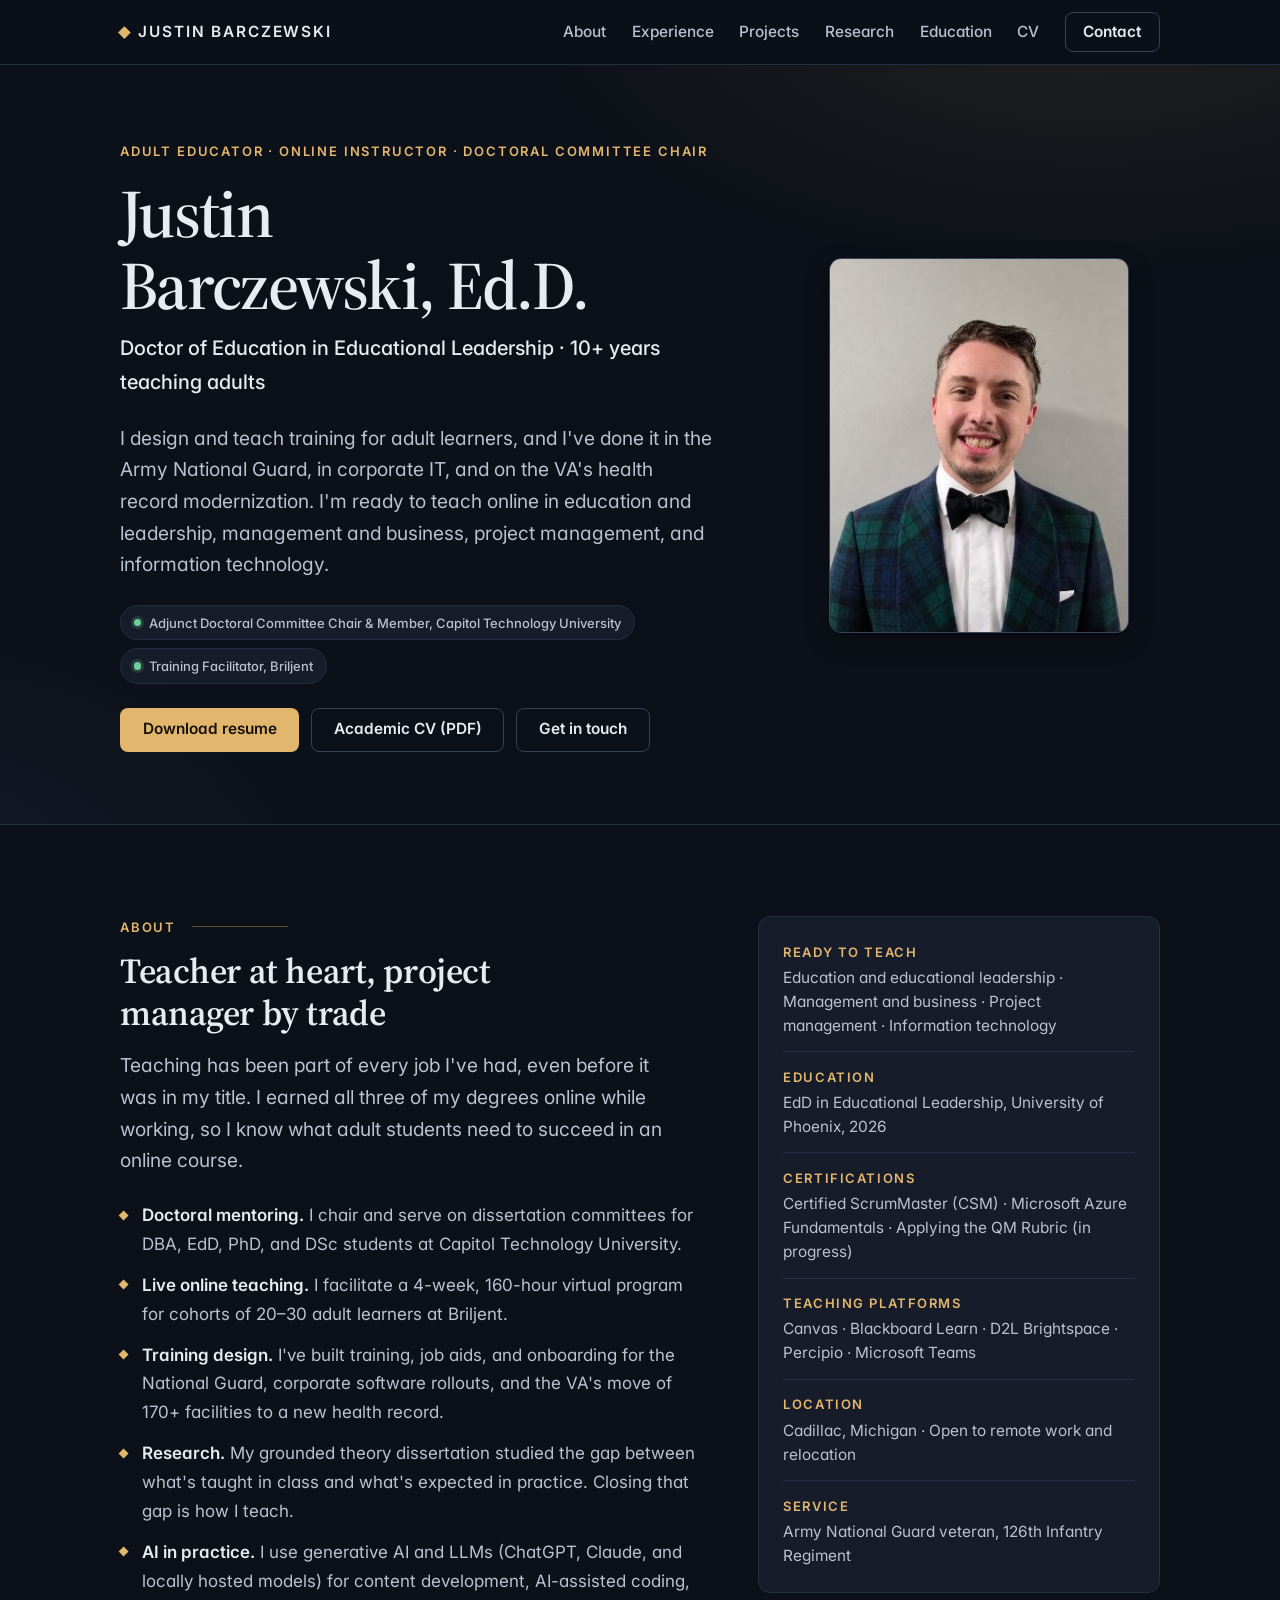
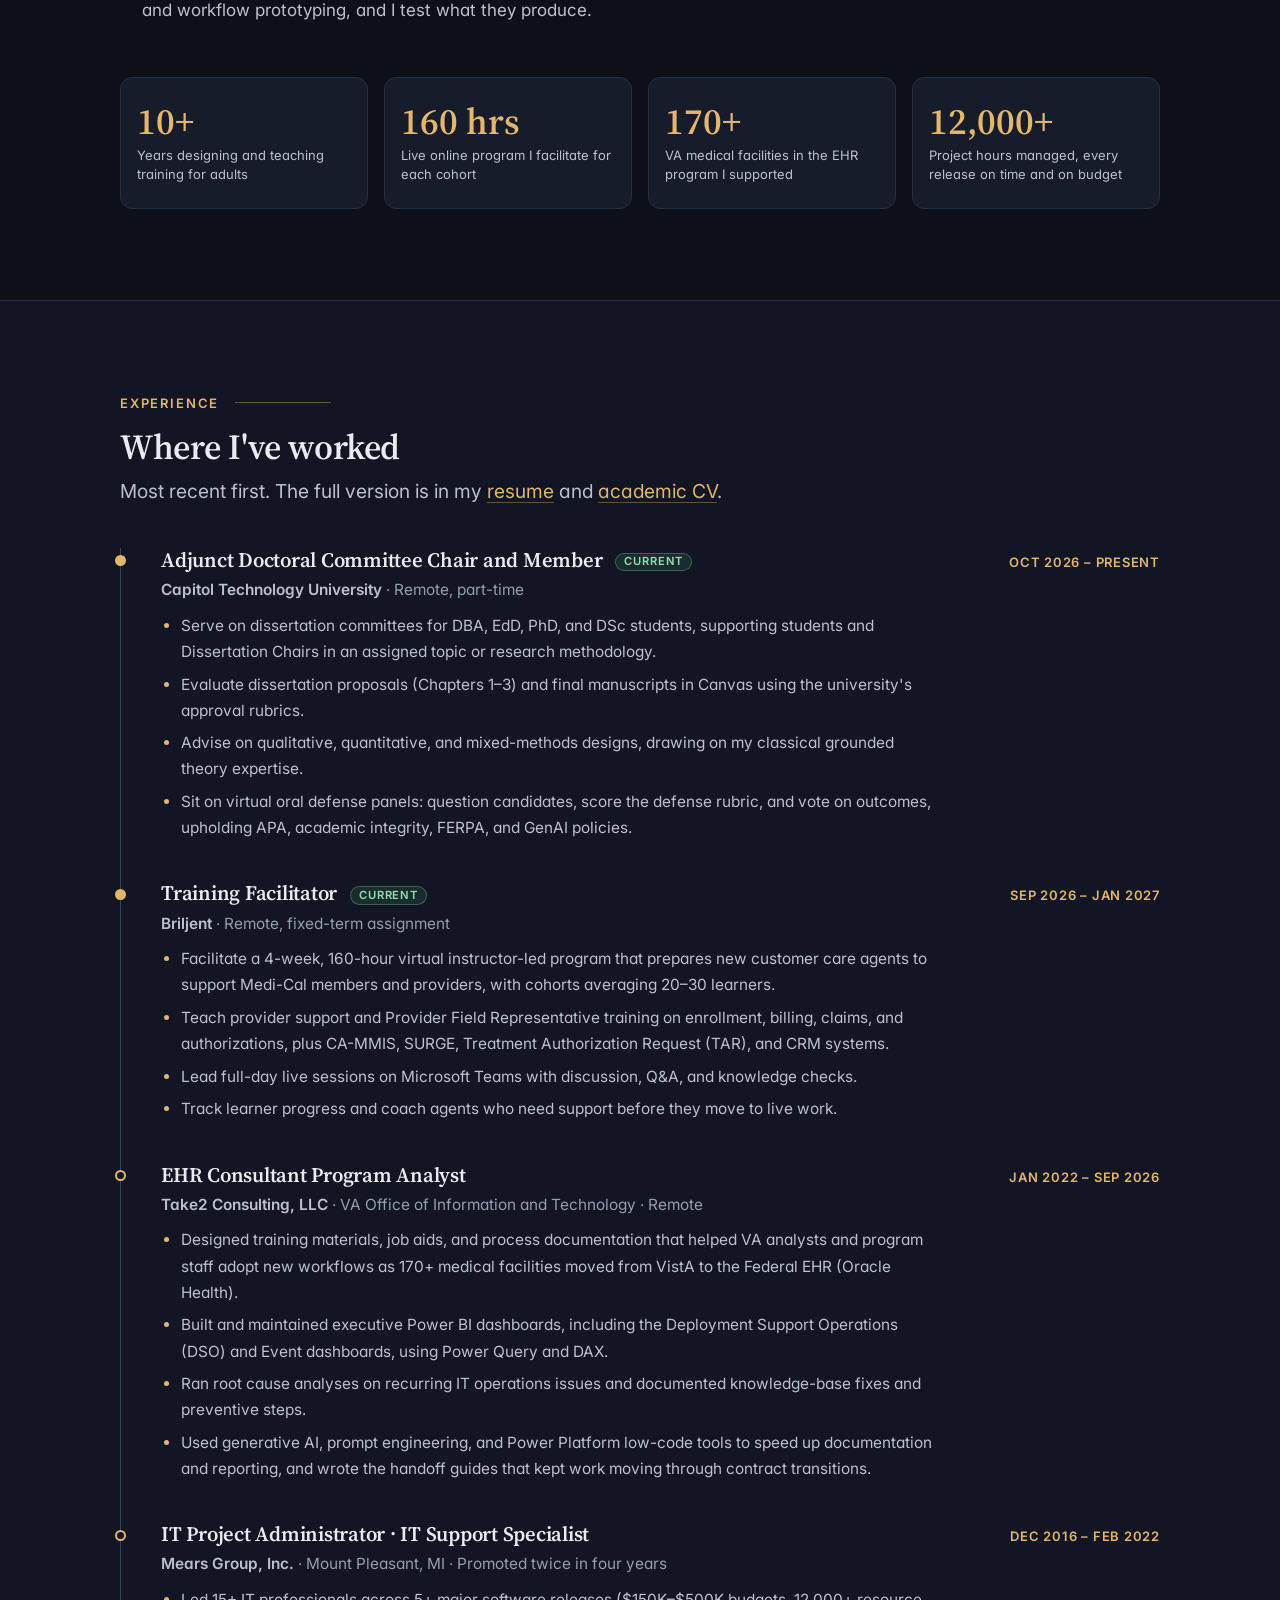
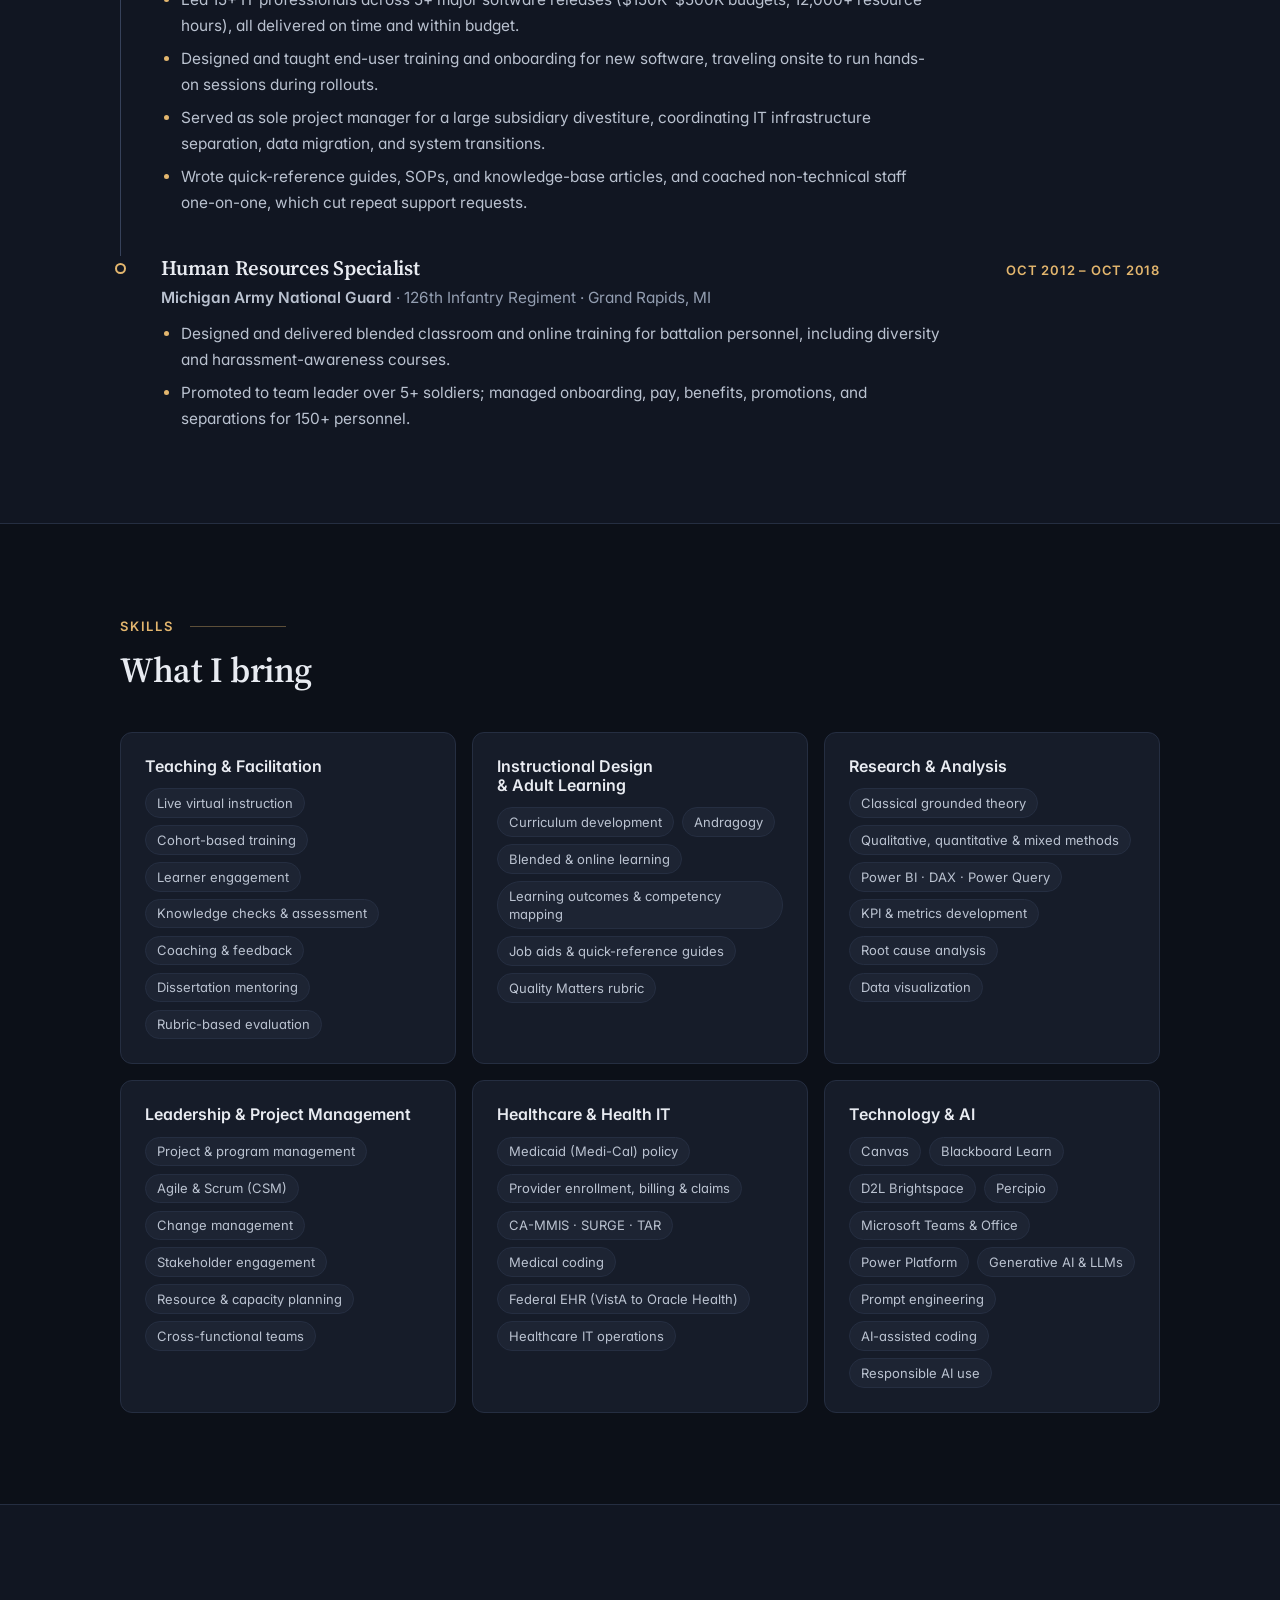
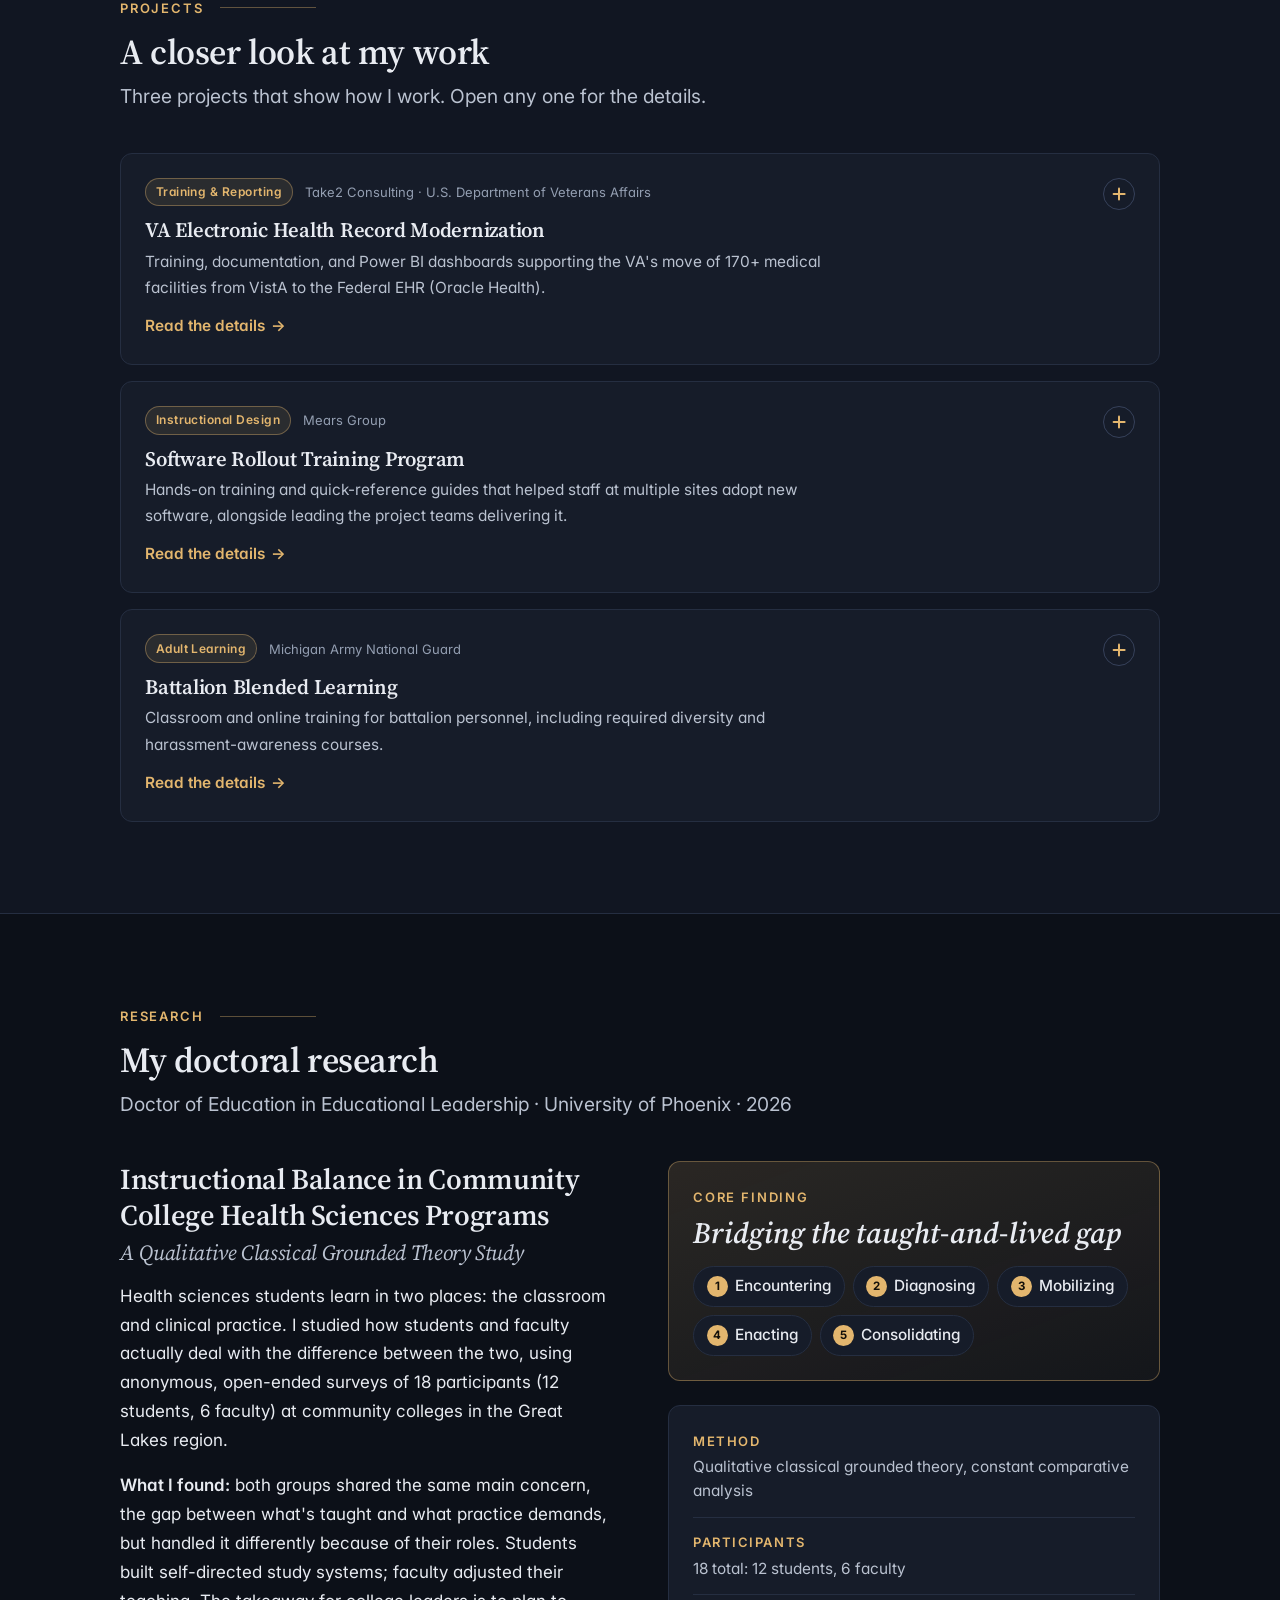
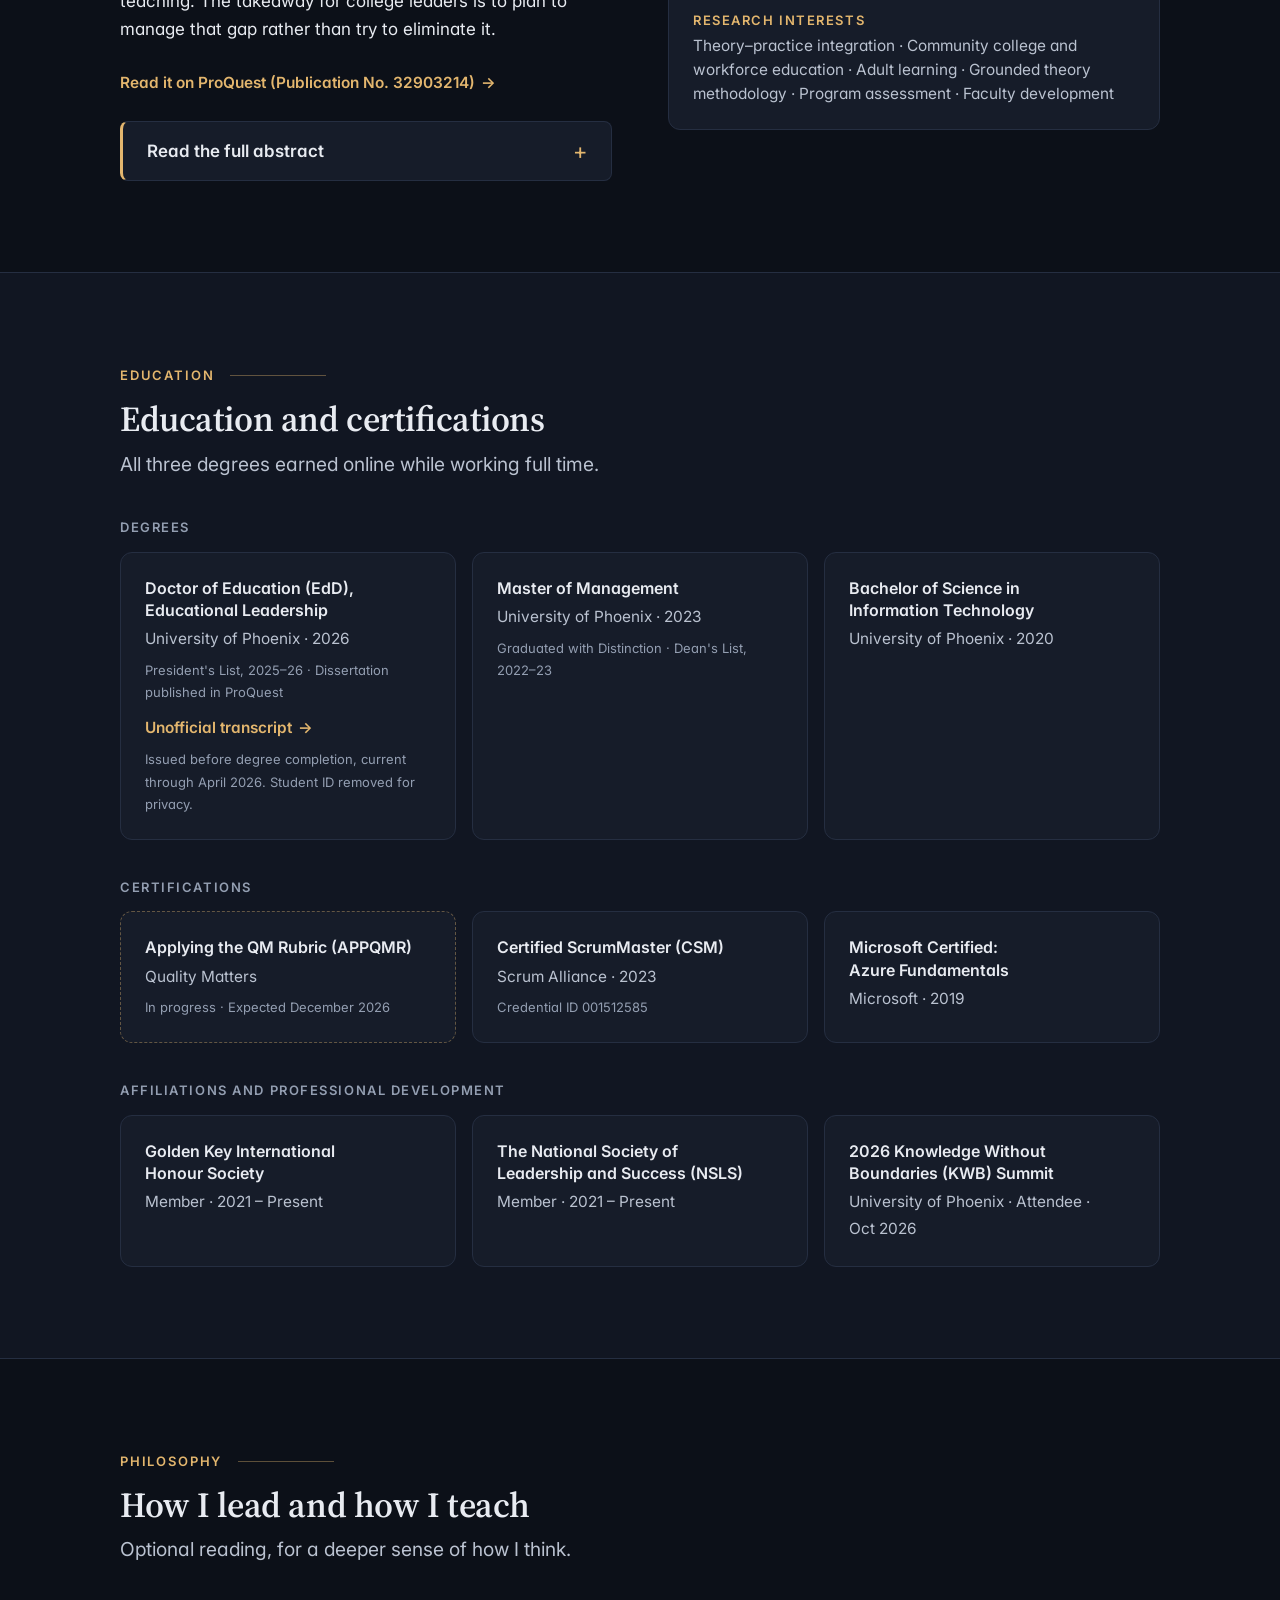
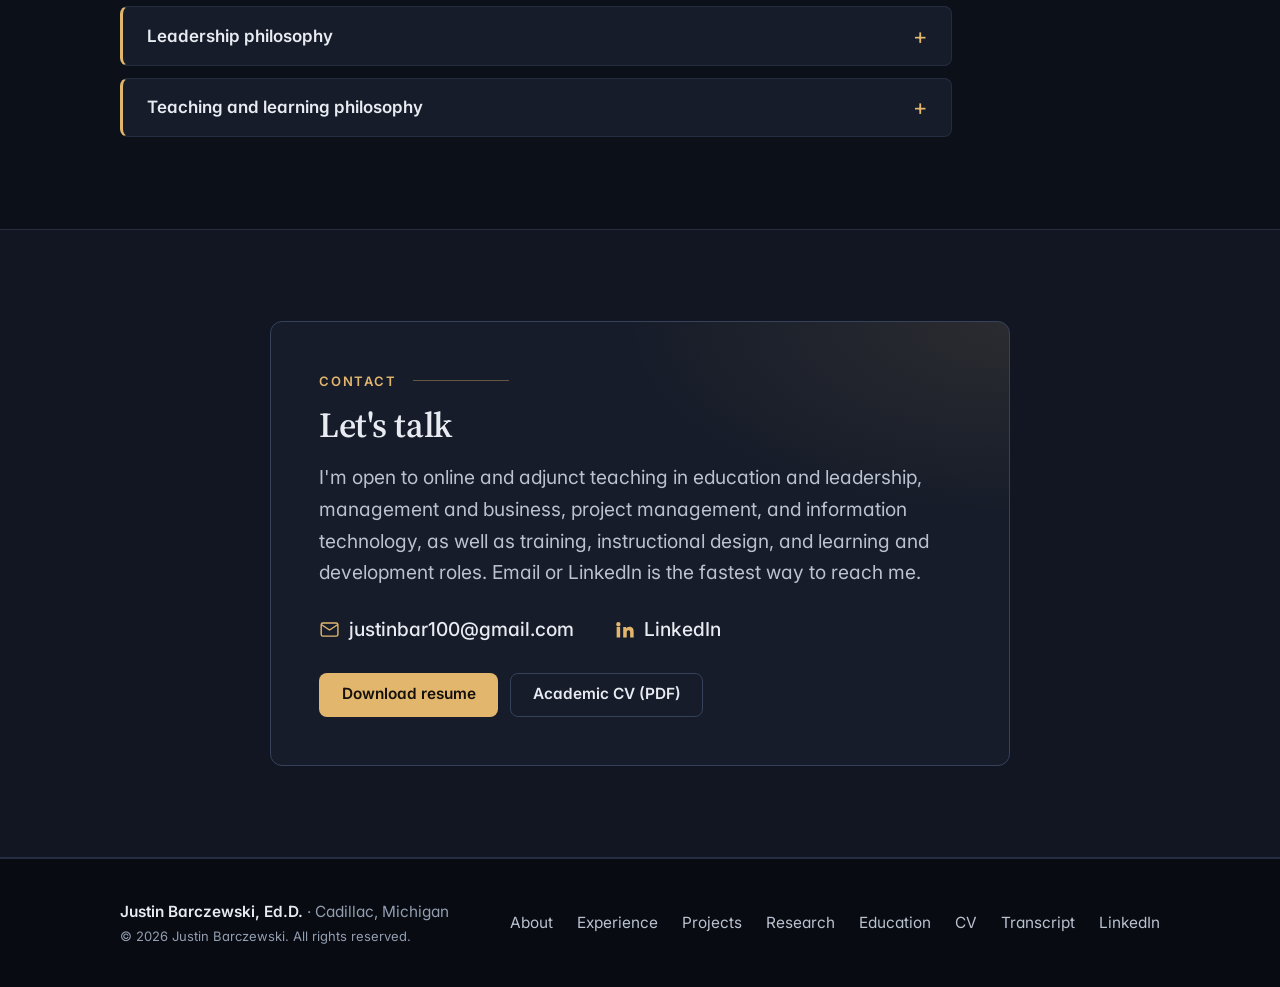
==== commit 06d0c991: "Redesign portfolio in a dark theme and sync with Nov 2026 CV and resume Content (from the "Updated_C" ====
--- a/index.html
+++ b/index.html
@@ -4,25 +4,25 @@
 <meta charset="utf-8">
 <meta name="viewport" content="width=device-width, initial-scale=1">
 
-<title>Justin Barczewski, Ed.D. | Educational Leadership &amp; Instructional Design</title>
-<meta name="description" content="Portfolio of Justin Barczewski, Ed.D.: adult educator with 10+ years designing and facilitating training, ready to teach business, project management, education, and IT online.">
+<title>Justin Barczewski, Ed.D. | Adult Educator &amp; Online Instructor</title>
+<meta name="description" content="Portfolio of Justin Barczewski, Ed.D.: adult educator, doctoral committee chair, and training facilitator with 10+ years teaching adults, ready to teach education, management, project management, and IT online.">
 <meta name="author" content="Justin Barczewski">
 <link rel="canonical" href="https://justin2988.github.io/">
 
 <meta property="og:type" content="website">
 <meta property="og:site_name" content="Justin Barczewski">
-<meta property="og:title" content="Justin Barczewski, Ed.D. | Educational Leadership &amp; Instructional Design">
-<meta property="og:description" content="Portfolio of Justin Barczewski, Ed.D.: adult educator with 10+ years designing and facilitating training, ready to teach business, project management, education, and IT online.">
+<meta property="og:title" content="Justin Barczewski, Ed.D. | Adult Educator &amp; Online Instructor">
+<meta property="og:description" content="Portfolio of Justin Barczewski, Ed.D.: adult educator, doctoral committee chair, and training facilitator with 10+ years teaching adults, ready to teach education, management, project management, and IT online.">
 <meta property="og:url" content="https://justin2988.github.io/">
 <meta property="og:image" content="https://justin2988.github.io/assets/img/og-image.png">
 <meta property="og:image:width" content="1200">
 <meta property="og:image:height" content="630">
-<meta property="og:image:alt" content="Justin Barczewski, Educational Leadership and Program Development">
+<meta property="og:image:alt" content="Justin Barczewski, Ed.D.: Adult Educator, Online Instructor, Doctoral Committee Chair">
 <meta name="twitter:card" content="summary_large_image">
 
 <link rel="icon" href="/assets/img/favicon.svg" type="image/svg+xml">
 <link rel="manifest" href="/site.webmanifest">
-<meta name="theme-color" content="#12233F">
+<meta name="theme-color" content="#0C1018">
 
 <link rel="preconnect" href="https://fonts.googleapis.com">
 <link rel="preconnect" href="https://fonts.gstatic.com" crossorigin>
@@ -37,8 +37,12 @@
   "givenName": "Justin",
   "familyName": "Barczewski",
   "honorificSuffix": "Ed.D.",
-  "jobTitle": "Adult Educator",
-  "description": "Adult educator with an EdD in Educational Leadership and 10+ years designing and facilitating training for adult learners.",
+  "jobTitle": ["Adjunct Doctoral Committee Chair and Member", "Training Facilitator"],
+  "worksFor": [
+    { "@type": "CollegeOrUniversity", "name": "Capitol Technology University" },
+    { "@type": "Organization", "name": "Briljent" }
+  ],
+  "description": "Adult educator and Doctor of Education with 10+ years designing and delivering instruction for adult learners in military, corporate, and federal healthcare settings.",
   "url": "https://justin2988.github.io/",
   "address": {
     "@type": "PostalAddress",
@@ -51,14 +55,21 @@
     "name": "University of Phoenix"
   },
   "knowsAbout": [
+    "Online teaching",
+    "Doctoral dissertation mentoring",
     "Educational leadership",
-    "Higher education administration",
-    "Program development",
+    "Adult learning theory",
     "Instructional design",
-    "Adult learning theory",
+    "Training facilitation",
     "Grounded theory research",
-    "Change management",
-    "Data analysis and reporting"
+    "Project management",
+    "Agile and Scrum",
+    "Data analysis and reporting",
+    "Generative AI"
+  ],
+  "memberOf": [
+    { "@type": "Organization", "name": "Golden Key International Honour Society" },
+    { "@type": "Organization", "name": "The National Society of Leadership and Success" }
   ],
   "sameAs": [
     "https://www.linkedin.com/in/justin-barczewski-ed-d-542234149/"
@@ -96,24 +107,30 @@
 <main id="main">
 
   <!-- ===================================================================
-       Hero: who I am and the three documents people come looking for
+       Hero: who I am, what I do now, and the documents people want
        =================================================================== -->
   <section class="hero">
     <div class="container hero__grid">
       <div>
-        <span class="eyebrow">Adult educator · Educational leadership · Online learning</span>
+        <span class="eyebrow">Adult educator · Online instructor · Doctoral committee chair</span>
         <h1 class="hero__display">Justin Barczewski, Ed.D.</h1>
+        <p class="hero__role">Doctor of Education in Educational Leadership · 10+ years teaching adults</p>
         <p class="hero__lead">
-          I teach adults. For more than ten years I've designed and led training in the Michigan
-          National Guard, in corporate IT, and for the VA's health record modernization, and today
-          I teach full-day virtual classes for cohorts of 20–30 learners. I recently finished my
-          Doctor of Education and I'm ready to teach online in business and management, project
-          management, education and leadership, and information technology.
+          I design and teach training for adult learners, and I've done it in the Army National
+          Guard, in corporate IT, and on the VA's health record modernization. I'm ready to teach
+          online in education and leadership, management and business, project management, and
+          information technology.
         </p>
+
+        <ul class="now" aria-label="Current roles">
+          <li>Adjunct Doctoral Committee Chair &amp; Member, Capitol Technology University</li>
+          <li>Training Facilitator, Briljent</li>
+        </ul>
+
         <div class="btn-row">
           <a class="btn btn--primary" href="/assets/docs/Justin_Barczewski_Resume.docx" download>Download resume</a>
-          <a class="btn btn--ghost" href="/cv.html">View full CV</a>
-          <a class="btn btn--ghost" href="/assets/docs/Justin_Barczewski_Unofficial_Transcript.pdf" target="_blank" rel="noopener">Unofficial transcript<span class="visually-hidden"> (PDF opens in a new tab)</span></a>
+          <a class="btn btn--ghost" href="/assets/docs/Justin_Barczewski_CV.pdf" target="_blank" rel="noopener">Academic CV (PDF)<span class="visually-hidden"> (opens in a new tab)</span></a>
+          <a class="btn btn--ghost" href="#contact">Get in touch</a>
         </div>
       </div>
 
@@ -128,45 +145,55 @@
   </section>
 
   <!-- ===================================================================
-       About
+       About: the 30-second version
        =================================================================== -->
-  <section class="section section--ink" id="about" aria-labelledby="about-heading">
+  <section class="section" id="about" aria-labelledby="about-heading">
     <div class="container">
       <div class="split split--sidebar">
         <div data-reveal>
-          <span class="eyebrow eyebrow--light">About me</span>
+          <p class="section-num">About</p>
           <h2 id="about-heading">Teacher at heart, project manager by trade</h2>
-          <p>
-            My career didn't start in a classroom, but teaching has been part of every job I've
-            had. In the National Guard I ran HR for a battalion and taught the training that came
-            with it. At Mears Group I fixed computers, then led IT projects, and wrote the guides and
-            ran the sessions that got people comfortable with new systems. At Take2 Consulting I
-            supported the Department of Veterans Affairs as it moved 170+ medical facilities onto a
-            new health record system, building training materials, job aids, and the Power BI
-            dashboards leadership used to track the rollout. Today I'm in front of learners full
-            time, teaching a four-week virtual training program for new healthcare customer care
-            agents at Briljent.
+          <p class="lead">
+            Teaching has been part of every job I've had, even before it was in my title. I earned
+            all three of my degrees online while working, so I know what adult students need to
+            succeed in an online course.
           </p>
-          <p>
-            I earned all three of my degrees online while working, so I know firsthand what adult
-            students need to succeed in an online course. My dissertation studied the gap between
-            what's taught in class and what's expected in practice, and closing that gap is how I
-            teach: every lesson connects back to how the material gets used in the real world.
-          </p>
+
+          <ul class="highlights">
+            <li><strong>Doctoral mentoring.</strong> I chair and serve on dissertation committees for DBA, EdD, PhD, and DSc students at Capitol Technology University.</li>
+            <li><strong>Live online teaching.</strong> I facilitate a 4-week, 160-hour virtual program for cohorts of 20–30 adult learners at Briljent.</li>
+            <li><strong>Training design.</strong> I've built training, job aids, and onboarding for the National Guard, corporate software rollouts, and the VA's move of 170+ facilities to a new health record.</li>
+            <li><strong>Research.</strong> My grounded theory dissertation studied the gap between what's taught in class and what's expected in practice. Closing that gap is how I teach.</li>
+            <li><strong>AI in practice.</strong> I use generative AI and LLMs (ChatGPT, Claude, and locally hosted models) for content development, AI-assisted coding, and workflow prototyping, and I test what they produce.</li>
+          </ul>
         </div>
 
-        <div data-reveal>
-          <dl class="definition-list">
-            <dt>Ready to teach</dt>
-            <dd>Business and management · Project management · Education and leadership · Information technology</dd>
-            <dt>Education</dt>
-            <dd>EdD in Educational Leadership, University of Phoenix, 2026 · MA in History, SNHU, starting December 2026</dd>
-            <dt>Credentials</dt>
-            <dd>Certified ScrumMaster (CSM)</dd>
-            <dt>Location</dt>
-            <dd>Cadillac, Michigan · Open to remote work and relocation</dd>
-            <dt>Service</dt>
-            <dd>Army National Guard veteran, 126th Infantry Regiment</dd>
+        <div class="card" data-reveal>
+          <dl class="facts">
+            <div>
+              <dt>Ready to teach</dt>
+              <dd>Education and educational leadership · Management and business · Project management · Information technology</dd>
+            </div>
+            <div>
+              <dt>Education</dt>
+              <dd>EdD in Educational Leadership, University of Phoenix, 2026</dd>
+            </div>
+            <div>
+              <dt>Certifications</dt>
+              <dd>Certified ScrumMaster (CSM) · Microsoft Azure Fundamentals · Applying the QM Rubric (in progress)</dd>
+            </div>
+            <div>
+              <dt>Teaching platforms</dt>
+              <dd>Canvas · Blackboard Learn · D2L Brightspace · Percipio · Microsoft Teams</dd>
+            </div>
+            <div>
+              <dt>Location</dt>
+              <dd>Cadillac, Michigan · Open to remote work and relocation</dd>
+            </div>
+            <div>
+              <dt>Service</dt>
+              <dd>Army National Guard veteran, 126th Infantry Regiment</dd>
+            </div>
           </dl>
         </div>
       </div>
@@ -174,7 +201,11 @@
       <div class="stats" data-reveal>
         <div class="stat">
           <span class="stat__value">10+</span>
-          <span class="stat__label">Years designing and leading training</span>
+          <span class="stat__label">Years designing and teaching training for adults</span>
+        </div>
+        <div class="stat">
+          <span class="stat__value">160 hrs</span>
+          <span class="stat__label">Live online program I facilitate for each cohort</span>
         </div>
         <div class="stat">
           <span class="stat__value">170+</span>
@@ -182,13 +213,96 @@
         </div>
         <div class="stat">
           <span class="stat__value">12,000+</span>
-          <span class="stat__label">Resource hours managed, all releases on time and on budget</span>
+          <span class="stat__label">Project hours managed, every release on time and on budget</span>
         </div>
-        <div class="stat">
-          <span class="stat__value">150+</span>
-          <span class="stat__label">Soldiers supported through HR and training</span>
-        </div>
-      </div>
+      </div>
+    </div>
+  </section>
+
+  <!-- ===================================================================
+       Experience
+       =================================================================== -->
+  <section class="section section--alt" id="experience" aria-labelledby="experience-heading">
+    <div class="container">
+      <div class="section-head" data-reveal>
+        <p class="section-num">Experience</p>
+        <h2 id="experience-heading">Where I've worked</h2>
+        <p class="lead">
+          Most recent first. The full version is in my
+          <a href="/assets/docs/Justin_Barczewski_Resume.docx" download>resume</a> and
+          <a href="/cv.html">academic CV</a>.
+        </p>
+      </div>
+
+      <ol class="timeline">
+        <li class="timeline__item timeline__item--current" data-reveal>
+          <div class="job__head">
+            <h3 class="job__role">Adjunct Doctoral Committee Chair and Member <span class="badge">Current</span></h3>
+            <span class="job__period">Oct 2026 – Present</span>
+            <p class="job__org"><strong>Capitol Technology University</strong> · Remote, part-time</p>
+          </div>
+          <ul>
+            <li>Serve on dissertation committees for DBA, EdD, PhD, and DSc students, supporting students and Dissertation Chairs in an assigned topic or research methodology.</li>
+            <li>Evaluate dissertation proposals (Chapters 1–3) and final manuscripts in Canvas using the university's approval rubrics.</li>
+            <li>Advise on qualitative, quantitative, and mixed-methods designs, drawing on my classical grounded theory expertise.</li>
+            <li>Sit on virtual oral defense panels: question candidates, score the defense rubric, and vote on outcomes, upholding APA, academic integrity, FERPA, and GenAI policies.</li>
+          </ul>
+        </li>
+
+        <li class="timeline__item timeline__item--current" data-reveal>
+          <div class="job__head">
+            <h3 class="job__role">Training Facilitator <span class="badge">Current</span></h3>
+            <span class="job__period">Sep 2026 – Jan 2027</span>
+            <p class="job__org"><strong>Briljent</strong> · Remote, fixed-term assignment</p>
+          </div>
+          <ul>
+            <li>Facilitate a 4-week, 160-hour virtual instructor-led program that prepares new customer care agents to support Medi-Cal members and providers, with cohorts averaging 20–30 learners.</li>
+            <li>Teach provider support and Provider Field Representative training on enrollment, billing, claims, and authorizations, plus CA-MMIS, SURGE, Treatment Authorization Request (TAR), and CRM systems.</li>
+            <li>Lead full-day live sessions on Microsoft Teams with discussion, Q&amp;A, and knowledge checks.</li>
+            <li>Track learner progress and coach agents who need support before they move to live work.</li>
+          </ul>
+        </li>
+
+        <li class="timeline__item" data-reveal>
+          <div class="job__head">
+            <h3 class="job__role">EHR Consultant Program Analyst</h3>
+            <span class="job__period">Jan 2022 – Sep 2026</span>
+            <p class="job__org"><strong>Take2 Consulting, LLC</strong> · VA Office of Information and Technology · Remote</p>
+          </div>
+          <ul>
+            <li>Designed training materials, job aids, and process documentation that helped VA analysts and program staff adopt new workflows as 170+ medical facilities moved from VistA to the Federal EHR (Oracle Health).</li>
+            <li>Built and maintained executive Power BI dashboards, including the Deployment Support Operations (DSO) and Event dashboards, using Power Query and DAX.</li>
+            <li>Ran root cause analyses on recurring IT operations issues and documented knowledge-base fixes and preventive steps.</li>
+            <li>Used generative AI, prompt engineering, and Power Platform low-code tools to speed up documentation and reporting, and wrote the handoff guides that kept work moving through contract transitions.</li>
+          </ul>
+        </li>
+
+        <li class="timeline__item" data-reveal>
+          <div class="job__head">
+            <h3 class="job__role">IT Project Administrator · IT Support Specialist</h3>
+            <span class="job__period">Dec 2016 – Feb 2022</span>
+            <p class="job__org"><strong>Mears Group, Inc.</strong> · Mount Pleasant, MI · Promoted twice in four years</p>
+          </div>
+          <ul>
+            <li>Led 15+ IT professionals across 5+ major software releases ($150K–$500K budgets, 12,000+ resource hours), all delivered on time and within budget.</li>
+            <li>Designed and taught end-user training and onboarding for new software, traveling onsite to run hands-on sessions during rollouts.</li>
+            <li>Served as sole project manager for a large subsidiary divestiture, coordinating IT infrastructure separation, data migration, and system transitions.</li>
+            <li>Wrote quick-reference guides, SOPs, and knowledge-base articles, and coached non-technical staff one-on-one, which cut repeat support requests.</li>
+          </ul>
+        </li>
+
+        <li class="timeline__item" data-reveal>
+          <div class="job__head">
+            <h3 class="job__role">Human Resources Specialist</h3>
+            <span class="job__period">Oct 2012 – Oct 2018</span>
+            <p class="job__org"><strong>Michigan Army National Guard</strong> · 126th Infantry Regiment · Grand Rapids, MI</p>
+          </div>
+          <ul>
+            <li>Designed and delivered blended classroom and online training for battalion personnel, including diversity and harassment-awareness courses.</li>
+            <li>Promoted to team leader over 5+ soldiers; managed onboarding, pay, benefits, promotions, and separations for 150+ personnel.</li>
+          </ul>
+        </li>
+      </ol>
     </div>
   </section>
 
@@ -197,134 +311,101 @@
        =================================================================== -->
   <section class="section" id="skills" aria-labelledby="skills-heading">
     <div class="container">
-      <div class="section-head section-head--wide" data-reveal>
+      <div class="section-head" data-reveal>
         <p class="section-num">Skills</p>
         <h2 id="skills-heading">What I bring</h2>
       </div>
 
-      <div class="pillars">
-        <article class="pillar" data-reveal>
-          <h3 class="pillar__title">Instructional Design &amp; Adult Learning</h3>
-          <p>Training adults actually use, built around what they need to do on the job.</p>
-          <ul class="pillar__list">
-            <li>Curriculum and training development</li>
-            <li>Adult learning theory (andragogy)</li>
-            <li>Blended and online learning</li>
-            <li>Learning outcomes and assessment</li>
-            <li>Live virtual and in-person facilitation</li>
-          </ul>
-        </article>
-
-        <article class="pillar" data-reveal>
-          <h3 class="pillar__title">Leadership &amp; Program Management</h3>
-          <p>Running programs from planning through rollout, and handing them off cleanly.</p>
-          <ul class="pillar__list">
-            <li>Program and project management</li>
-            <li>Agile and Scrum (Certified ScrumMaster)</li>
+      <div class="skill-grid">
+        <article class="card" data-reveal>
+          <h3 class="skill-card__title">Teaching &amp; Facilitation</h3>
+          <ul class="chip-row">
+            <li>Live virtual instruction</li>
+            <li>Cohort-based training</li>
+            <li>Learner engagement</li>
+            <li>Knowledge checks &amp; assessment</li>
+            <li>Coaching &amp; feedback</li>
+            <li>Dissertation mentoring</li>
+            <li>Rubric-based evaluation</li>
+          </ul>
+        </article>
+
+        <article class="card" data-reveal>
+          <h3 class="skill-card__title">Instructional Design &amp; Adult Learning</h3>
+          <ul class="chip-row">
+            <li>Curriculum development</li>
+            <li>Andragogy</li>
+            <li>Blended &amp; online learning</li>
+            <li>Learning outcomes &amp; competency mapping</li>
+            <li>Job aids &amp; quick-reference guides</li>
+            <li>Quality Matters rubric</li>
+          </ul>
+        </article>
+
+        <article class="card" data-reveal>
+          <h3 class="skill-card__title">Research &amp; Analysis</h3>
+          <ul class="chip-row">
+            <li>Classical grounded theory</li>
+            <li>Qualitative, quantitative &amp; mixed methods</li>
+            <li>Power BI · DAX · Power Query</li>
+            <li>KPI &amp; metrics development</li>
+            <li>Root cause analysis</li>
+            <li>Data visualization</li>
+          </ul>
+        </article>
+
+        <article class="card" data-reveal>
+          <h3 class="skill-card__title">Leadership &amp; Project Management</h3>
+          <ul class="chip-row">
+            <li>Project &amp; program management</li>
+            <li>Agile &amp; Scrum (CSM)</li>
             <li>Change management</li>
             <li>Stakeholder engagement</li>
-            <li>Cross-functional team leadership</li>
-          </ul>
-        </article>
-
-        <article class="pillar" data-reveal>
-          <h3 class="pillar__title">Research &amp; Data</h3>
-          <p>Turning messy information into something people can make decisions with.</p>
-          <ul class="pillar__list">
-            <li>Qualitative and grounded theory research</li>
-            <li>Power BI, DAX, and Power Query</li>
-            <li>KPI and metrics development</li>
-            <li>Root cause analysis</li>
-            <li>LMS, virtual classroom, and generative AI tools</li>
-          </ul>
-        </article>
-      </div>
-    </div>
-  </section>
-
-  <!-- ===================================================================
-       Experience
-       =================================================================== -->
-  <section class="section section--alt" id="experience" aria-labelledby="experience-heading">
-    <div class="container">
-      <div class="section-head section-head--wide" data-reveal>
-        <p class="section-num">Experience</p>
-        <h2 id="experience-heading">Where I've worked</h2>
-        <p class="lead">
-          The highlights are below. My <a href="/cv.html">full CV</a> has every detail, or you can
-          <a href="/assets/docs/Justin_Barczewski_Resume.docx" download>download my resume</a>.
-        </p>
-      </div>
-
-      <ol class="timeline">
-        <li class="timeline__item" data-reveal>
-          <span class="timeline__period">September 2026 – Present</span>
-          <h3 class="timeline__role">Training Facilitator (Temporary Contract)</h3>
-          <p class="timeline__org">Briljent · Remote</p>
-          <ul>
-            <li>Facilitate a 4-week, 160-hour virtual instructor-led training program that prepares new customer care agents to support Medi-Cal (California's Medicaid program) members, with cohorts of 20–30 learners.</li>
-            <li>Lead full-day live virtual sessions, guiding learners through a structured curriculum and keeping them engaged across long days of online instruction.</li>
-            <li>Turn complex healthcare policies and procedures into clear, practical guidance so agents can handle member calls with confidence.</li>
-          </ul>
-        </li>
-
-        <li class="timeline__item" data-reveal>
-          <span class="timeline__period">January 2022 – September 2026</span>
-          <h3 class="timeline__role">Support Analyst &amp; Consultant</h3>
-          <p class="timeline__org">Take2 Consulting, LLC · VA OIT Support, IT Operations · Remote</p>
-          <ul>
-            <li>Wrote training materials, job aids, and process guides that helped VA analysts and program staff adopt new tracking and reporting workflows during the move of 170+ medical facilities to the new Federal EHR (Oracle Health).</li>
-            <li>Built and maintained executive Power BI dashboards, including the Deployment Support Operations (DSO) and Event dashboards.</li>
-            <li>Wrote the handoff documentation that let new teams pick up the work without a gap during contract transitions.</li>
-          </ul>
-        </li>
-
-        <li class="timeline__item" data-reveal>
-          <span class="timeline__period">August 2021 – February 2022</span>
-          <h3 class="timeline__role">IT Project Administrator</h3>
-          <p class="timeline__org">Mears Group, Inc. · Mount Pleasant, MI</p>
-          <ul>
-            <li>Led 15+ IT professionals across 5+ major technology releases ($150K–$500K budgets, 12,000+ resource hours), all delivered on time and within budget. Promoted twice in four years.</li>
-            <li>Designed and taught end-user training and onboarding for new software rollouts, using adult learning principles to build skills and reduce support requests after launch.</li>
-            <li>Created training materials and quick-reference guides, and traveled onsite to run hands-on sessions during rollouts.</li>
-          </ul>
-        </li>
-
-        <li class="timeline__item" data-reveal>
-          <span class="timeline__period">December 2016 – August 2021</span>
-          <h3 class="timeline__role">IT Support Specialist / IT Technician</h3>
-          <p class="timeline__org">Mears Group, Inc. · Mount Pleasant, MI</p>
-          <ul>
-            <li>Coached non-technical staff one-on-one and in small groups, which cut down on repeat tickets.</li>
-            <li>Wrote the troubleshooting guides, SOPs, and knowledge-base articles new technicians learned from.</li>
-          </ul>
-        </li>
-
-        <li class="timeline__item" data-reveal>
-          <span class="timeline__period">October 2012 – October 2018</span>
-          <h3 class="timeline__role">Human Resources Specialist</h3>
-          <p class="timeline__org">Michigan National Guard, 126th Infantry Regiment · Grand Rapids, MI</p>
-          <ul>
-            <li>Designed and delivered blended classroom and online training for battalion personnel.</li>
-            <li>Facilitated required training, including diversity and harassment-awareness courses.</li>
-            <li>Promoted to team leader over 5+ soldiers; handled onboarding, pay, benefits, promotions, and separations for 150+ personnel.</li>
-          </ul>
-        </li>
-      </ol>
+            <li>Resource &amp; capacity planning</li>
+            <li>Cross-functional teams</li>
+          </ul>
+        </article>
+
+        <article class="card" data-reveal>
+          <h3 class="skill-card__title">Healthcare &amp; Health IT</h3>
+          <ul class="chip-row">
+            <li>Medicaid (Medi-Cal) policy</li>
+            <li>Provider enrollment, billing &amp; claims</li>
+            <li>CA-MMIS · SURGE · TAR</li>
+            <li>Medical coding</li>
+            <li>Federal EHR (VistA to Oracle Health)</li>
+            <li>Healthcare IT operations</li>
+          </ul>
+        </article>
+
+        <article class="card" data-reveal>
+          <h3 class="skill-card__title">Technology &amp; AI</h3>
+          <ul class="chip-row">
+            <li>Canvas</li>
+            <li>Blackboard Learn</li>
+            <li>D2L Brightspace</li>
+            <li>Percipio</li>
+            <li>Microsoft Teams &amp; Office</li>
+            <li>Power Platform</li>
+            <li>Generative AI &amp; LLMs</li>
+            <li>Prompt engineering</li>
+            <li>AI-assisted coding</li>
+            <li>Responsible AI use</li>
+          </ul>
+        </article>
+      </div>
     </div>
   </section>
 
   <!-- ===================================================================
        Projects: every case study expands in place
        =================================================================== -->
-  <section class="section" id="work" aria-labelledby="work-heading">
+  <section class="section section--alt" id="work" aria-labelledby="work-heading">
     <div class="container">
-      <div class="section-head section-head--wide" data-reveal>
+      <div class="section-head" data-reveal>
         <p class="section-num">Projects</p>
         <h2 id="work-heading">A closer look at my work</h2>
-        <p class="lead">
-          Three projects that show how I work. Click any one to read more.
-        </p>
+        <p class="lead">Three projects that show how I work. Open any one for the details.</p>
       </div>
 
       <div class="case-list">
@@ -341,7 +422,7 @@
             <h3 class="case__title">VA Electronic Health Record Modernization</h3>
             <span class="case__desc">
               Training, documentation, and Power BI dashboards supporting the VA's move of 170+
-              medical facilities from VistA to a new Federal electronic health record.
+              medical facilities from VistA to the Federal EHR (Oracle Health).
             </span>
             <span class="case__cta" aria-hidden="true"></span>
             <span class="case__toggle" aria-hidden="true"></span>
@@ -351,15 +432,11 @@
             <div class="case-facts">
               <div class="fact">
                 <span class="fact__label">Role</span>
-                <p class="fact__value">Support Analyst &amp; Consultant, VA OIT Support</p>
-              </div>
-              <div class="fact">
-                <span class="fact__label">Organization</span>
-                <p class="fact__value">Take2 Consulting, LLC</p>
+                <p class="fact__value">EHR Consultant Program Analyst</p>
               </div>
               <div class="fact">
                 <span class="fact__label">Dates</span>
-                <p class="fact__value">January 2022 – September 2026</p>
+                <p class="fact__value">Jan 2022 – Sep 2026</p>
               </div>
               <div class="fact">
                 <span class="fact__label">Scale</span>
@@ -367,90 +444,39 @@
               </div>
             </div>
 
-            <div class="prose">
-              <section class="case-section">
-                <h4>The situation</h4>
-                <p>
-                  The VA is replacing VistA, the system that has run its hospitals for decades, with
-                  a single Federal electronic health record built on Oracle Health. Every facility
-                  that switches over has its own staff, workflows, and problems. The program
-                  produces a huge amount of status data, but it's spread across many systems, and
-                  the people making decisions need it pulled together in time to act.
-                </p>
-              </section>
-
-              <section class="case-section">
-                <h4>What I did</h4>
-                <ul class="checklist">
-                  <li>
-                    <strong>Training and job aids.</strong> Wrote training materials, job aids, and
-                    process documentation so analysts and program staff could pick up new tracking,
-                    issue-management, and reporting workflows.
-                  </li>
-                  <li>
-                    <strong>Executive dashboards.</strong> Built and maintained Power BI dashboards,
-                    including the Deployment Support Operations (DSO) and Event dashboards, using
-                    Power Query and DAX. I started from the question leadership needed answered and
-                    worked backward to the data.
-                  </li>
-                  <li>
-                    <strong>Root cause analysis.</strong> Looked across data sources for patterns in
-                    recurring IT issues, documented the fixes in the knowledge base, and put
-                    preventive steps in place.
-                  </li>
-                  <li>
-                    <strong>Automation.</strong> Used generative AI and Power Platform low-code tools
-                    to speed up documentation and cut manual reporting work.
-                  </li>
-                  <li>
-                    <strong>Handoffs.</strong> Wrote handoff guides and standardized reporting
-                    workflows so incoming teams could keep things running through contract changes.
-                  </li>
-                </ul>
-              </section>
-
+            <div class="case-cols">
+              <div>
+                <section class="case-section">
+                  <h4>The challenge</h4>
+                  <p>
+                    Every facility moving off VistA has its own staff, workflows, and problems.
+                    The program produces a lot of status data spread across many systems, and
+                    leaders need it pulled together in time to act.
+                  </p>
+                </section>
+                <section class="case-section">
+                  <h4>What I did</h4>
+                  <ul class="checklist">
+                    <li><strong>Training and job aids</strong> so analysts and program staff could pick up new tracking, issue-management, and reporting workflows.</li>
+                    <li><strong>Executive dashboards</strong> in Power BI (DSO and Event), built with Power Query and DAX, starting from the question leadership needed answered.</li>
+                    <li><strong>Root cause analysis</strong> of recurring IT issues, with fixes documented in the knowledge base.</li>
+                    <li><strong>Automation</strong> with generative AI and Power Platform to cut manual reporting work.</li>
+                    <li><strong>Handoff guides</strong> so incoming teams could keep things running through contract changes.</li>
+                  </ul>
+                </section>
+              </div>
               <section class="case-section">
                 <h4>Results</h4>
-                <ul class="checklist">
+                <ul class="checklist checklist--results">
                   <li>Program staff adopted the new tracking and reporting workflows.</li>
-                  <li>Leadership got a clear view of operational data across the program.</li>
+                  <li>Leadership got one clear view of operational data across the program.</li>
                   <li>Recurring issues were documented and prevented, reducing disruptions for clinical staff and veterans.</li>
                   <li>Work continued without interruption across team and contract transitions.</li>
                 </ul>
-              </section>
-
-              <section class="case-section">
-                <h4>How it applies to higher education</h4>
-                <p>
-                  Colleges face the same challenges when they roll out a new student information
-                  system or LMS, prepare for accreditation, or try to see how programs are doing
-                  across departments. It comes down to training people on new processes, getting
-                  the right data to decision-makers, and making sure knowledge doesn't walk out the
-                  door when staff change.
+                <p class="note">
+                  Shared at a level appropriate for public discussion. Program data and internal
+                  documents aren't included, but I'm happy to talk about the work in more depth.
                 </p>
-              </section>
-
-              <section class="case-section">
-                <h4>Skills used</h4>
-                <ul class="chip-row">
-                  <li>Training development</li>
-                  <li>Change management</li>
-                  <li>Stakeholder engagement</li>
-                  <li>Power BI · DAX · Power Query</li>
-                  <li>KPI &amp; metrics development</li>
-                  <li>Root cause analysis</li>
-                  <li>Knowledge management</li>
-                  <li>Technical documentation</li>
-                </ul>
-
-                <div class="callout mt-lg">
-                  <p class="callout__title">A note on what's shared here</p>
-                  <p>
-                    This describes my role at a level that's appropriate to share publicly. Program
-                    data and internal documents aren't included, but I'm happy to talk about the
-                    work in more depth.
-                  </p>
-                </div>
               </section>
             </div>
           </div>
@@ -481,84 +507,42 @@
                 <p class="fact__value">IT Project Administrator</p>
               </div>
               <div class="fact">
-                <span class="fact__label">Organization</span>
-                <p class="fact__value">Mears Group, Inc.</p>
-              </div>
-              <div class="fact">
                 <span class="fact__label">Dates</span>
-                <p class="fact__value">August 2021 – February 2022</p>
+                <p class="fact__value">Aug 2021 – Feb 2022</p>
               </div>
               <div class="fact">
                 <span class="fact__label">Scale</span>
-                <p class="fact__value">15+ IT staff · 5+ major releases · multiple sites</p>
-              </div>
-            </div>
-
-            <div class="prose">
-              <section class="case-section">
-                <h4>The situation</h4>
-                <p>
-                  Mears was rolling out five or more major software releases, with budgets from
-                  $150,000 to $500,000 and over 12,000 combined resource hours. Installing the
-                  software was the easy part. The hard part was getting field staff at several
-                  sites to change how they did their jobs. Without good training, people fall
-                  back on workarounds and support tickets pile up.
-                </p>
-              </section>
-
-              <section class="case-section">
-                <h4>What I did</h4>
-                <ul class="checklist">
-                  <li>
-                    <strong>Led the delivery team.</strong> Managed 15+ IT professionals across the
-                    releases and treated training as part of the rollout plan, not an afterthought.
-                  </li>
-                  <li>
-                    <strong>Built training around the job.</strong> Designed sessions around what
-                    staff needed to get done, using adult learning principles instead of walking
-                    through menus.
-                  </li>
-                  <li>
-                    <strong>Made materials for different needs.</strong> Full training for getting
-                    started, quick-reference guides for day-to-day use, and knowledge-base articles
-                    for questions that came up later.
-                  </li>
-                  <li>
-                    <strong>Taught onsite.</strong> Traveled to sites to run hands-on sessions during
-                    rollouts, where I could answer questions and work through concerns face to face.
-                  </li>
-                </ul>
-              </section>
-
+                <p class="fact__value">15+ staff · 5+ releases · $150K–$500K budgets</p>
+              </div>
+            </div>
+
+            <div class="case-cols">
+              <div>
+                <section class="case-section">
+                  <h4>The challenge</h4>
+                  <p>
+                    Installing new software was the easy part. The hard part was getting field
+                    staff at several sites to change how they did their jobs. Without good
+                    training, people fall back on workarounds and support tickets pile up.
+                  </p>
+                </section>
+                <section class="case-section">
+                  <h4>What I did</h4>
+                  <ul class="checklist">
+                    <li><strong>Led the delivery team</strong> of 15+ IT professionals and treated training as part of the rollout plan, not an afterthought.</li>
+                    <li><strong>Built training around the job</strong> using adult learning principles, instead of walking through menus.</li>
+                    <li><strong>Made materials for each need:</strong> full training to get started, quick-reference guides for daily use, and knowledge-base articles for later questions.</li>
+                    <li><strong>Taught onsite</strong> during rollouts, answering questions and working through concerns face to face.</li>
+                  </ul>
+                </section>
+              </div>
               <section class="case-section">
                 <h4>Results</h4>
-                <ul class="checklist">
+                <ul class="checklist checklist--results">
                   <li>Every release delivered on time and within budget.</li>
                   <li>Staff adopted the new software and post-launch support requests went down.</li>
-                  <li>Training was consistent from site to site, and the same materials sped up onboarding for new hires.</li>
-                  <li>Promoted twice in four years for performance, training leadership, and teamwork.</li>
-                </ul>
-              </section>
-
-              <section class="case-section">
-                <h4>How it applies to higher education</h4>
-                <p>
-                  This is the same work as faculty and staff development. A new LMS or advising
-                  platform asks experienced people to change how they work, and it only sticks when
-                  the training is built around their real tasks and support is there after launch.
-                </p>
-              </section>
-
-              <section class="case-section">
-                <h4>Skills used</h4>
-                <ul class="chip-row">
-                  <li>Instructional design</li>
-                  <li>Adult learning (andragogy)</li>
-                  <li>Training facilitation</li>
-                  <li>Change management</li>
-                  <li>Project management</li>
-                  <li>Technical documentation</li>
-                  <li>Team leadership</li>
+                  <li>Training stayed consistent from site to site and sped up onboarding for new hires.</li>
+                  <li>Promoted twice in four years.</li>
                 </ul>
               </section>
             </div>
@@ -572,7 +556,7 @@
           <summary class="case__summary">
             <span class="case__meta">
               <span class="tag">Adult Learning</span>
-              <span class="case__org">Michigan National Guard</span>
+              <span class="case__org">Michigan Army National Guard</span>
             </span>
             <h3 class="case__title">Battalion Blended Learning</h3>
             <span class="case__desc">
@@ -587,15 +571,11 @@
             <div class="case-facts">
               <div class="fact">
                 <span class="fact__label">Role</span>
-                <p class="fact__value">Human Resources Specialist, Team Leader</p>
-              </div>
-              <div class="fact">
-                <span class="fact__label">Organization</span>
-                <p class="fact__value">Michigan National Guard, 126th Infantry Regiment</p>
+                <p class="fact__value">HR Specialist, Team Leader</p>
               </div>
               <div class="fact">
                 <span class="fact__label">Dates</span>
-                <p class="fact__value">October 2012 – October 2018</p>
+                <p class="fact__value">Oct 2012 – Oct 2018</p>
               </div>
               <div class="fact">
                 <span class="fact__label">Reach</span>
@@ -603,72 +583,35 @@
               </div>
             </div>
 
-            <div class="prose">
-              <section class="case-section">
-                <h4>The situation</h4>
-                <p>
-                  Guard members are adults with civilian jobs, families, and limited drill time.
-                  They need to understand things that directly affect them, like pay, benefits,
-                  and promotions, and they're required to complete training on sensitive topics
-                  like harassment and diversity. Training that wastes their time loses them fast.
-                </p>
-              </section>
-
-              <section class="case-section">
-                <h4>What I did</h4>
-                <ul class="checklist">
-                  <li>
-                    <strong>Mixed classroom and online learning.</strong> Put procedural content
-                    online so people could do it on their own time, and saved classroom time for
-                    discussion and topics that needed a person in the room.
-                  </li>
-                  <li>
-                    <strong>Started from the outcome.</strong> Built each course around what the unit
-                    needed people to know and do, not around a slide deck.
-                  </li>
-                  <li>
-                    <strong>Led sensitive training carefully.</strong> Facilitated diversity and
-                    harassment-awareness courses at the battalion level, where how a session is run
-                    decides whether anything changes.
-                  </li>
-                  <li>
-                    <strong>Explained HR clearly.</strong> Handled the full HR lifecycle and walked
-                    people through processes so they could handle them on their own next time.
-                  </li>
-                </ul>
-              </section>
-
+            <div class="case-cols">
+              <div>
+                <section class="case-section">
+                  <h4>The challenge</h4>
+                  <p>
+                    Guard members are adults with civilian jobs, families, and limited drill time.
+                    Training that wastes their time loses them fast, especially on required topics
+                    like harassment and diversity.
+                  </p>
+                </section>
+                <section class="case-section">
+                  <h4>What I did</h4>
+                  <ul class="checklist">
+                    <li><strong>Mixed classroom and online learning:</strong> procedural content went online, and classroom time went to discussion.</li>
+                    <li><strong>Started from the outcome,</strong> building each course around what the unit needed people to know and do.</li>
+                    <li><strong>Led sensitive training carefully</strong> at the battalion level, where how a session is run decides whether anything changes.</li>
+                    <li><strong>Explained HR clearly</strong> so people could handle pay, benefits, and promotions on their own next time.</li>
+                  </ul>
+                </section>
+              </div>
               <section class="case-section">
                 <h4>Results</h4>
-                <ul class="checklist">
+                <ul class="checklist checklist--results">
                   <li>Blended training delivered across the battalion to meet unit requirements.</li>
                   <li>Required organizational development courses facilitated at battalion level.</li>
                   <li>Promoted to team leader over 5+ soldiers.</li>
                   <li>HR lifecycle managed for 150+ personnel.</li>
                 </ul>
               </section>
-
-              <section class="case-section">
-                <h4>How it applies to higher education</h4>
-                <p>
-                  Adult and non-traditional students look a lot like Guard members: experienced,
-                  short on time, and quick to tune out instruction that doesn't respect that. The
-                  same is true of required training for faculty and staff.
-                </p>
-              </section>
-
-              <section class="case-section">
-                <h4>Skills used</h4>
-                <ul class="chip-row">
-                  <li>Blended learning design</li>
-                  <li>Adult learning (andragogy)</li>
-                  <li>Training facilitation</li>
-                  <li>Organizational development</li>
-                  <li>DEI training delivery</li>
-                  <li>Team leadership</li>
-                  <li>HR administration</li>
-                </ul>
-              </section>
             </div>
           </div>
         </details>
@@ -680,14 +623,12 @@
   <!-- ===================================================================
        Research
        =================================================================== -->
-  <section class="section section--alt" id="research" aria-labelledby="research-heading">
+  <section class="section" id="research" aria-labelledby="research-heading">
     <div class="container">
-      <div class="section-head section-head--wide" data-reveal>
+      <div class="section-head" data-reveal>
         <p class="section-num">Research</p>
         <h2 id="research-heading">My doctoral research</h2>
-        <p class="lead">
-          Doctor of Education in Educational Leadership · University of Phoenix · 2026
-        </p>
+        <p class="lead">Doctor of Education in Educational Leadership · University of Phoenix · 2026</p>
       </div>
 
       <div class="split" data-reveal>
@@ -697,34 +638,22 @@
             <span class="dissertation-title__sub">A Qualitative Classical Grounded Theory Study</span>
           </h3>
           <p>
-            Health sciences students learn in two places: the classroom and clinical practice.
-            Programs balance those differently, but nobody had explained how students and faculty
-            actually deal with the difference between the two. That's what I set out to study.
+            Health sciences students learn in two places: the classroom and clinical practice. I
+            studied how students and faculty actually deal with the difference between the two,
+            using anonymous, open-ended surveys of 18 participants (12 students, 6 faculty) at
+            community colleges in the Great Lakes region.
           </p>
           <p>
-            I surveyed 18 students and faculty at community colleges in the Great Lakes region.
-            Their shared main concern was the gap between what they learned in class and what
-            clinical work actually required.
+            <strong>What I found:</strong> both groups shared the same main concern, the gap
+            between what's taught and what practice demands, but handled it differently because
+            of their roles. Students built self-directed study systems; faculty adjusted their
+            teaching. The takeaway for college leaders is to plan to manage that gap rather than
+            try to eliminate it.
           </p>
 
-          <div class="case-facts">
-            <div class="fact">
-              <span class="fact__label">Method</span>
-              <p class="fact__value">Qualitative classical grounded theory</p>
-            </div>
-            <div class="fact">
-              <span class="fact__label">Data</span>
-              <p class="fact__value">Anonymous, open-ended online surveys</p>
-            </div>
-            <div class="fact">
-              <span class="fact__label">Participants</span>
-              <p class="fact__value">18 total: 12 students, 6 faculty</p>
-            </div>
-            <div class="fact">
-              <span class="fact__label">Analysis</span>
-              <p class="fact__value">Constant comparative method</p>
-            </div>
-          </div>
+          <p class="mt-md">
+            <a class="link-arrow" href="https://www.proquest.com/docview/3396034055" target="_blank" rel="noopener">Read it on ProQuest (Publication No. 32903214)<span class="visually-hidden"> (opens in a new tab)</span></a>
+          </p>
 
           <details class="expander mt-md">
             <summary>Read the full abstract</summary>
@@ -759,64 +688,30 @@
           <div class="core-category">
             <span class="core-category__label">Core finding</span>
             <p class="core-category__term">Bridging the taught-and-lived gap</p>
-          </div>
-          <p class="eyebrow mt-md">The five stages people went through</p>
-          <ol class="process">
-            <li class="process__stage"><span class="process__name">Encountering</span></li>
-            <li class="process__stage"><span class="process__name">Diagnosing</span></li>
-            <li class="process__stage"><span class="process__name">Mobilizing</span></li>
-            <li class="process__stage"><span class="process__name">Enacting</span></li>
-            <li class="process__stage"><span class="process__name">Consolidating</span></li>
-          </ol>
+            <ol class="process" aria-label="The five stages of the process">
+              <li class="process__stage">Encountering</li>
+              <li class="process__stage">Diagnosing</li>
+              <li class="process__stage">Mobilizing</li>
+              <li class="process__stage">Enacting</li>
+              <li class="process__stage">Consolidating</li>
+            </ol>
+          </div>
+
+          <dl class="facts card mt-md">
+            <div>
+              <dt>Method</dt>
+              <dd>Qualitative classical grounded theory, constant comparative analysis</dd>
+            </div>
+            <div>
+              <dt>Participants</dt>
+              <dd>18 total: 12 students, 6 faculty</dd>
+            </div>
+            <div>
+              <dt>Research interests</dt>
+              <dd>Theory–practice integration · Community college and workforce education · Adult learning · Grounded theory methodology · Program assessment · Faculty development</dd>
+            </div>
+          </dl>
         </div>
-      </div>
-
-      <div class="mt-lg" data-reveal>
-        <h3>What I found</h3>
-        <p class="lead lead--narrow">
-          Students and faculty had the same concern, but they dealt with it in different ways
-          because of their roles.
-        </p>
-
-        <div class="split mt-md">
-          <article class="cred">
-            <h4 class="cred__title">Students</h4>
-            <p class="cred__meta">
-              Built their own <strong>self-directed study systems</strong> to make up for the
-              distance between what was taught and what practice demanded.
-            </p>
-          </article>
-
-          <article class="cred">
-            <h4 class="cred__title">Faculty</h4>
-            <p class="cred__meta">
-              Made <strong>changes to their teaching</strong> within the limits of the program as
-              it was designed.
-            </p>
-          </article>
-        </div>
-
-        <div class="prose mt-lg">
-          <p>
-            <strong>Why it matters for college leaders:</strong> the gap between theory and practice
-            isn't going away, so programs should plan to manage it rather than try to eliminate it.
-            That means talking about it openly, supporting students and faculty in the different
-            ways each can actually act, and keeping track of what works so the next group doesn't
-            start from scratch.
-          </p>
-        </div>
-      </div>
-
-      <div class="mt-lg" data-reveal>
-        <h3>Research interests</h3>
-        <ul class="chip-row mt-md">
-          <li>Theory–practice integration</li>
-          <li>Community college &amp; workforce education</li>
-          <li>Adult learning &amp; andragogy</li>
-          <li>Grounded theory methodology</li>
-          <li>Program assessment &amp; evaluation</li>
-          <li>Faculty development</li>
-        </ul>
       </div>
     </div>
   </section>
@@ -824,53 +719,71 @@
   <!-- ===================================================================
        Education & credentials
        =================================================================== -->
-  <section class="section" id="credentials" aria-labelledby="credentials-heading">
+  <section class="section section--alt" id="credentials" aria-labelledby="credentials-heading">
     <div class="container">
-      <div class="section-head section-head--wide" data-reveal>
+      <div class="section-head" data-reveal>
         <p class="section-num">Education</p>
         <h2 id="credentials-heading">Education and certifications</h2>
-      </div>
-
+        <p class="lead">All three degrees earned online while working full time.</p>
+      </div>
+
+      <h3 class="subhead">Degrees</h3>
       <div class="cred-grid">
         <article class="cred" data-reveal>
-          <h3 class="cred__title">Doctor of Education (EdD), Educational Leadership</h3>
+          <h4 class="cred__title">Doctor of Education (EdD), Educational Leadership</h4>
           <p class="cred__meta">University of Phoenix · 2026</p>
-          <span class="cred__note">President's List, 2025–26 · Dissertation on the theory–practice gap</span>
+          <span class="cred__note">President's List, 2025–26 · Dissertation published in ProQuest</span>
+          <a class="link-arrow" href="/assets/docs/Justin_Barczewski_Unofficial_Transcript.pdf" target="_blank" rel="noopener">Unofficial transcript<span class="visually-hidden"> (PDF opens in a new tab)</span></a>
+          <span class="cred__note">Issued before degree completion, current through April 2026. Student ID removed for privacy.</span>
         </article>
 
         <article class="cred" data-reveal>
-          <h3 class="cred__title">Master of Arts in History</h3>
-          <p class="cred__meta">Southern New Hampshire University · Online</p>
-          <span class="cred__note">In progress, beginning December 2026</span>
+          <h4 class="cred__title">Master of Management</h4>
+          <p class="cred__meta">University of Phoenix · 2023</p>
+          <span class="cred__note">Graduated with Distinction · Dean's List, 2022–23</span>
         </article>
 
         <article class="cred" data-reveal>
-          <h3 class="cred__title">Master of Science in Management</h3>
-          <p class="cred__meta">University of Phoenix · 2023 · Honors Graduate</p>
-          <span class="cred__note">Golden Key International Honour Society · Dean's List, 2022–23</span>
+          <h4 class="cred__title">Bachelor of Science in Information Technology</h4>
+          <p class="cred__meta">University of Phoenix · 2020</p>
+        </article>
+      </div>
+
+      <h3 class="subhead">Certifications</h3>
+      <div class="cred-grid">
+        <article class="cred cred--progress" data-reveal>
+          <h4 class="cred__title">Applying the QM Rubric (APPQMR)</h4>
+          <p class="cred__meta">Quality Matters</p>
+          <span class="cred__note">In progress · Expected December 2026</span>
         </article>
 
         <article class="cred" data-reveal>
-          <h3 class="cred__title">Bachelor of Science in Information Technology</h3>
-          <p class="cred__meta">University of Phoenix · 2020</p>
-        </article>
-
-        <article class="cred" data-reveal>
-          <h3 class="cred__title">Unofficial transcript</h3>
-          <p class="cred__meta">University of Phoenix · Current through April 2026</p>
-          <span class="cred__note">Issued before degree completion. Student ID removed for privacy.</span>
-          <a class="link-arrow" href="/assets/docs/Justin_Barczewski_Unofficial_Transcript.pdf" target="_blank" rel="noopener">View transcript <span class="visually-hidden">(PDF opens in a new tab)</span></a>
-        </article>
-
-        <article class="cred" data-reveal>
-          <h3 class="cred__title">Certified ScrumMaster (CSM)</h3>
+          <h4 class="cred__title">Certified ScrumMaster (CSM)</h4>
           <p class="cred__meta">Scrum Alliance · 2023</p>
           <span class="cred__note">Credential ID 001512585</span>
         </article>
 
         <article class="cred" data-reveal>
-          <h3 class="cred__title">Microsoft Certified: Azure Fundamentals</h3>
+          <h4 class="cred__title">Microsoft Certified: Azure Fundamentals</h4>
           <p class="cred__meta">Microsoft · 2019</p>
+        </article>
+      </div>
+
+      <h3 class="subhead">Affiliations and professional development</h3>
+      <div class="cred-grid">
+        <article class="cred" data-reveal>
+          <h4 class="cred__title">Golden Key International Honour Society</h4>
+          <p class="cred__meta">Member · 2021 – Present</p>
+        </article>
+
+        <article class="cred" data-reveal>
+          <h4 class="cred__title">The National Society of Leadership and Success (NSLS)</h4>
+          <p class="cred__meta">Member · 2021 – Present</p>
+        </article>
+
+        <article class="cred" data-reveal>
+          <h4 class="cred__title">2026 Knowledge Without Boundaries (KWB) Summit</h4>
+          <p class="cred__meta">University of Phoenix · Attendee · Oct 2026</p>
         </article>
       </div>
     </div>
@@ -879,15 +792,12 @@
   <!-- ===================================================================
        Philosophy: optional long reads, collapsed by default
        =================================================================== -->
-  <section class="section section--alt" id="philosophy" aria-labelledby="philosophy-heading">
+  <section class="section" id="philosophy" aria-labelledby="philosophy-heading">
     <div class="container">
-      <div class="section-head section-head--wide" data-reveal>
+      <div class="section-head" data-reveal>
         <p class="section-num">Philosophy</p>
         <h2 id="philosophy-heading">How I lead and how I teach</h2>
-        <p class="lead">
-          If you'd like a deeper sense of how I think, here are my leadership and teaching
-          philosophy statements.
-        </p>
+        <p class="lead">Optional reading, for a deeper sense of how I think.</p>
       </div>
 
       <div class="expander-stack">
@@ -989,15 +899,16 @@
   <!-- ===================================================================
        Contact
        =================================================================== -->
-  <section class="section" id="contact" aria-labelledby="contact-heading">
+  <section class="section section--alt" id="contact" aria-labelledby="contact-heading">
     <div class="container container--narrow">
-      <div data-reveal>
+      <div class="contact-card" data-reveal>
         <p class="section-num">Contact</p>
         <h2 id="contact-heading">Let's talk</h2>
         <p class="lead">
-          I'm looking for online teaching roles in business and management, project management,
-          education and leadership, and information technology, and I'm also open to instructional
-          design and program leadership work. The best way to reach me is by email or LinkedIn.
+          I'm open to online and adjunct teaching in education and leadership, management and
+          business, project management, and information technology, as well as training,
+          instructional design, and learning and development roles. Email or LinkedIn is the
+          fastest way to reach me.
         </p>
 
         <ul class="contact-links">
@@ -1016,9 +927,9 @@
           </li>
         </ul>
 
-        <div class="btn-row mt-md">
+        <div class="btn-row">
           <a class="btn btn--primary" href="/assets/docs/Justin_Barczewski_Resume.docx" download>Download resume</a>
-          <a class="btn btn--ghost" href="/cv.html">View full CV</a>
+          <a class="btn btn--ghost" href="/assets/docs/Justin_Barczewski_CV.pdf" target="_blank" rel="noopener">Academic CV (PDF)<span class="visually-hidden"> (opens in a new tab)</span></a>
         </div>
       </div>
     </div>
--- a/assets/css/site.css
+++ b/assets/css/site.css
@@ -1,73 +1,73 @@
 /* ==========================================================================
    Justin Barczewski — Professional Portfolio
-   Design direction: "Academic Modern"
-   Parchment ground · ink navy · brass accent · serif display
-
+   Design direction: "Night Study"
+   Deep navy ground · soft off-white text · warm gold accent · serif headings
+
+   Built for fast scanning: short sections, clear labels, high contrast.
    Fonts are loaded via <link> in each page <head>. Fallback stacks are chosen
    for close metric match so the layout holds if the webfont never arrives.
    ========================================================================== */
 
 /* --------------------------------------------------------------------------
    1. Tokens
+   Every text color below passes WCAG AA on every surface color:
+     --text   13.0–15.9:1   --text-soft  8.7–10.6:1
+     --text-faint 5.7–7.0:1  --accent     8.3–10.1:1
+   Re-check with a contrast tool if you change any of them.
    -------------------------------------------------------------------------- */
 
 :root {
-  /* Surfaces */
-  --parchment:        #FAF7F2;
-  --parchment-deep:   #F2ECE3;
-  --white:            #FFFFFF;
-
-  /* Ink */
-  --ink:              #12233F;
-  --ink-soft:         #3D4E68;
-  --ink-faint:        #6B7A91;
-
-  /* Brass.
-     --brass (#A67C3D) is ~3.9:1 on parchment — it passes AA only at 18pt+/14pt bold.
-     Use --brass-text (#7A5620, ~5.4:1) for ANY small text. This distinction is
-     load-bearing for accessibility; do not collapse the two. */
-  --brass:            #A67C3D;
-  --brass-text:       #7A5620;
-  --brass-light:      #C9A26B;
-  --brass-wash:       #F0E6D6;
+  color-scheme: dark;
+
+  /* Surfaces, darkest to lightest */
+  --bg:             #0C1018;
+  --bg-alt:         #111622;
+  --surface:        #161C29;
+  --surface-2:      #1D2433;
+
+  /* Text */
+  --text:           #E8EBF1;
+  --text-soft:      #BAC2D0;
+  --text-faint:     #939EB1;
+
+  /* Gold accent. Readable as small text on every surface above. */
+  --accent:         #E3B66E;
+  --accent-hover:   #F1CD92;
+  --accent-wash:    rgba(227, 182, 110, 0.10);
+  --accent-line:    rgba(227, 182, 110, 0.38);
+  --on-accent:      #14100A;
 
   /* Lines */
-  --rule:             #E2D9CC;
-  --rule-strong:      #C9BCA8;
-  --rule-dark:        rgba(255, 255, 255, 0.16);
+  --border:         #252E41;
+  --border-strong:  #36415A;
 
   /* Type */
   --font-display: "Source Serif 4", ui-serif, Georgia, "Times New Roman", serif;
   --font-body:    "Inter", system-ui, -apple-system, "Segoe UI", Roboto, Helvetica, Arial, sans-serif;
 
-  /* Fluid type scale */
-  --fs-display:   clamp(2.5rem, 1.55rem + 4.2vw, 5rem);
-  --fs-h1:        clamp(2.1rem, 1.5rem + 2.6vw, 3.4rem);
-  --fs-h2:        clamp(1.65rem, 1.3rem + 1.5vw, 2.4rem);
-  --fs-h3:        clamp(1.2rem, 1.08rem + 0.5vw, 1.45rem);
-  --fs-lead:      clamp(1.075rem, 1rem + 0.42vw, 1.3rem);
+  --fs-display:   clamp(2.4rem, 1.6rem + 3.4vw, 4.25rem);
+  --fs-h2:        clamp(1.6rem, 1.3rem + 1.2vw, 2.2rem);
+  --fs-h3:        clamp(1.12rem, 1.05rem + 0.3vw, 1.3rem);
+  --fs-lead:      clamp(1.06rem, 1rem + 0.3vw, 1.2rem);
   --fs-body:      1.0625rem;
-  --fs-small:     0.9375rem;
+  --fs-small:     0.9625rem;
   --fs-tiny:      0.8125rem;
 
   /* Space */
   --space-xs:   0.5rem;
   --space-sm:   1rem;
-  --space-md:   1.75rem;
-  --space-lg:   3rem;
-  --space-xl:   5rem;
-  --space-2xl:  clamp(4rem, 2.5rem + 6vw, 8rem);
+  --space-md:   1.5rem;
+  --space-lg:   2.5rem;
+  --space-xl:   4rem;
+  --space-section: clamp(3.5rem, 2.5rem + 4vw, 6rem);
 
   /* Layout */
   --container:  1120px;
   --measure:    68ch;
-  --radius:     3px;
-  --radius-lg:  6px;
-
-  /* Effects */
-  --shadow-sm:  0 1px 2px rgba(18, 35, 63, 0.05);
-  --shadow-md:  0 2px 4px rgba(18, 35, 63, 0.05), 0 8px 24px rgba(18, 35, 63, 0.06);
-  --shadow-lg:  0 4px 8px rgba(18, 35, 63, 0.06), 0 18px 44px rgba(18, 35, 63, 0.10);
+  --radius:     8px;
+  --radius-lg:  12px;
+
+  --shadow:     0 1px 2px rgba(0, 0, 0, 0.3), 0 8px 24px rgba(0, 0, 0, 0.25);
   --ease:       cubic-bezier(0.22, 0.61, 0.36, 1);
 }
 
@@ -83,81 +83,68 @@
 html {
   -webkit-text-size-adjust: 100%;
   scroll-behavior: smooth;
-  scroll-padding-top: 6rem;
+  scroll-padding-top: 5rem;
+  background-color: var(--bg);
 }
 
 body {
   margin: 0;
-  background-color: var(--parchment);
-  color: var(--ink);
+  background-color: var(--bg);
+  color: var(--text);
   font-family: var(--font-body);
   font-size: var(--fs-body);
-  line-height: 1.65;
-  font-feature-settings: "kern" 1, "liga" 1;
+  line-height: 1.7;
+  font-feature-settings: "kern" 1, "liga" 1, "cv11" 1;
   -webkit-font-smoothing: antialiased;
   -moz-osx-font-smoothing: grayscale;
   overflow-x: hidden;
 }
 
-/* Barely-there paper grain. Decorative only; never intercepts input. */
-body::before {
-  content: "";
-  position: fixed;
-  inset: 0;
-  z-index: 0;
-  pointer-events: none;
-  opacity: 0.035;
-  background-image: url("data:image/svg+xml,%3Csvg xmlns='http://www.w3.org/2000/svg' width='140' height='140'%3E%3Cfilter id='n'%3E%3CfeTurbulence type='fractalNoise' baseFrequency='0.85' numOctaves='3'/%3E%3C/filter%3E%3Crect width='140' height='140' filter='url(%23n)'/%3E%3C/svg%3E");
-}
-
-body > * { position: relative; z-index: 1; }
-
 img, svg, video { display: block; max-width: 100%; height: auto; }
 
 h1, h2, h3, h4 {
   font-family: var(--font-display);
   font-weight: 600;
-  line-height: 1.15;
-  letter-spacing: -0.015em;
+  line-height: 1.2;
+  letter-spacing: -0.012em;
+  color: var(--text);
   margin: 0 0 var(--space-sm);
   text-wrap: balance;
 }
 
-h1 { font-size: var(--fs-h1); }
+h1 { font-size: var(--fs-display); }
 h2 { font-size: var(--fs-h2); }
-h3 { font-size: var(--fs-h3); letter-spacing: -0.01em; }
+h3 { font-size: var(--fs-h3); }
+h4 { font-size: 1.1rem; }
 
 p { margin: 0 0 var(--space-sm); text-wrap: pretty; }
 p:last-child { margin-bottom: 0; }
 
 a {
-  color: var(--ink);
-  text-decoration-color: var(--brass-light);
-  text-underline-offset: 0.18em;
+  color: var(--accent);
+  text-decoration: underline;
+  text-decoration-color: var(--accent-line);
+  text-underline-offset: 0.2em;
   text-decoration-thickness: 1px;
   transition: color 0.18s var(--ease), text-decoration-color 0.18s var(--ease);
 }
-a:hover { color: var(--brass-text); text-decoration-color: var(--brass); }
+a:hover { color: var(--accent-hover); text-decoration-color: var(--accent-hover); }
 
 ul, ol { margin: 0 0 var(--space-sm); padding-left: 1.25rem; }
 li { margin-bottom: 0.4rem; }
 li:last-child { margin-bottom: 0; }
-
-strong { font-weight: 600; }
-
-hr {
-  border: 0;
-  border-top: 1px solid var(--rule);
-  margin: var(--space-lg) 0;
-}
-
-::selection { background: var(--brass-wash); color: var(--ink); }
+li::marker { color: var(--accent); }
+
+strong { font-weight: 600; color: var(--text); }
+em { color: inherit; }
+
+::selection { background: rgba(227, 182, 110, 0.35); color: #FFFFFF; }
 
 /* Focus: always visible, never suppressed. */
 :focus-visible {
-  outline: 2px solid var(--brass);
+  outline: 2px solid var(--accent);
   outline-offset: 3px;
-  border-radius: 2px;
+  border-radius: 4px;
 }
 :focus:not(:focus-visible) { outline: none; }
 
@@ -167,15 +154,15 @@
   top: -100%;
   z-index: 200;
   padding: 0.75rem 1.25rem;
-  background: var(--ink);
-  color: var(--parchment);
+  background: var(--accent);
+  color: var(--on-accent);
   font-size: var(--fs-small);
   font-weight: 600;
   text-decoration: none;
   border-radius: var(--radius);
   transition: top 0.2s var(--ease);
 }
-.skip-link:focus { top: var(--space-sm); color: var(--parchment); }
+.skip-link:focus { top: var(--space-sm); color: var(--on-accent); }
 
 /* --------------------------------------------------------------------------
    3. Layout primitives
@@ -185,21 +172,21 @@
   width: 100%;
   max-width: var(--container);
   margin-inline: auto;
-  padding-inline: clamp(1.25rem, 4vw, 2.5rem);
-}
-
-.container--narrow { max-width: 780px; }
+  padding-inline: clamp(1rem, 4vw, 2.5rem);
+}
+
+.container--narrow { max-width: 820px; }
 
 .prose { max-width: var(--measure); }
 .prose > * + * { margin-top: var(--space-sm); }
-.prose h2 { margin-top: var(--space-lg); }
-.prose h3 { margin-top: var(--space-md); }
+.prose--wide { max-width: 52rem; }
 
 .lead {
   font-size: var(--fs-lead);
-  line-height: 1.6;
-  color: var(--ink-soft);
-}
+  line-height: 1.65;
+  color: var(--text-soft);
+}
+.lead--narrow { max-width: 46ch; }
 
 .eyebrow {
   display: block;
@@ -208,11 +195,21 @@
   font-weight: 600;
   letter-spacing: 0.14em;
   text-transform: uppercase;
-  color: var(--brass-text);
+  color: var(--accent);
   margin-bottom: var(--space-sm);
 }
 
-.eyebrow--light { color: var(--brass-light); }
+.split {
+  display: grid;
+  grid-template-columns: minmax(0, 1fr) minmax(0, 1fr);
+  gap: clamp(2rem, 5vw, 3.5rem);
+  align-items: start;
+}
+.split--sidebar { grid-template-columns: minmax(0, 1.45fr) minmax(0, 1fr); }
+
+@media (max-width: 860px) {
+  .split, .split--sidebar { grid-template-columns: 1fr; gap: var(--space-lg); }
+}
 
 /* --------------------------------------------------------------------------
    4. Header & navigation
@@ -222,10 +219,10 @@
   position: sticky;
   top: 0;
   z-index: 100;
-  background: rgba(250, 247, 242, 0.88);
-  backdrop-filter: saturate(180%) blur(12px);
-  -webkit-backdrop-filter: saturate(180%) blur(12px);
-  border-bottom: 1px solid var(--rule);
+  background: rgba(12, 16, 24, 0.86);
+  backdrop-filter: saturate(160%) blur(12px);
+  -webkit-backdrop-filter: saturate(160%) blur(12px);
+  border-bottom: 1px solid var(--border);
 }
 
 .site-header__inner {
@@ -233,38 +230,51 @@
   align-items: center;
   justify-content: space-between;
   gap: var(--space-md);
-  min-height: 4.5rem;
+  min-height: 4rem;
 }
 
 .brand {
+  display: inline-flex;
+  align-items: center;
+  gap: 0.6rem;
   font-family: var(--font-body);
   font-size: var(--fs-small);
   font-weight: 600;
-  letter-spacing: 0.13em;
+  letter-spacing: 0.12em;
   text-transform: uppercase;
   text-decoration: none;
-  color: var(--ink);
+  color: var(--text);
   white-space: nowrap;
 }
-.brand:hover { color: var(--brass-text); }
-
-.nav { display: flex; align-items: center; gap: clamp(1rem, 2.2vw, 2rem); }
+/* Small gold diamond, echoing the favicon mark */
+.brand::before {
+  content: "";
+  width: 0.55rem;
+  height: 0.55rem;
+  background: var(--accent);
+  transform: rotate(45deg);
+  flex-shrink: 0;
+}
+.brand:hover { color: var(--accent); }
+
+.nav { display: flex; align-items: center; gap: clamp(1rem, 2vw, 1.75rem); }
 
 .nav__list {
   display: flex;
   align-items: center;
-  gap: clamp(1rem, 2.2vw, 2rem);
+  gap: clamp(0.9rem, 2vw, 1.75rem);
   list-style: none;
   margin: 0;
   padding: 0;
 }
+.nav__list li { margin: 0; }
 
 .nav__link {
   display: inline-block;
   padding: 0.5rem 0;
   font-size: var(--fs-small);
   font-weight: 500;
-  color: var(--ink-soft);
+  color: var(--text-soft);
   text-decoration: none;
   position: relative;
 }
@@ -274,24 +284,27 @@
   position: absolute;
   left: 0;
   right: 0;
-  bottom: 0.15rem;
-  height: 1px;
-  background: var(--brass);
+  bottom: 0.2rem;
+  height: 2px;
+  border-radius: 2px;
+  background: var(--accent);
   transform: scaleX(0);
   transform-origin: left;
   transition: transform 0.22s var(--ease);
 }
 
-.nav__link:hover { color: var(--ink); }
+.nav__link:hover { color: var(--text); }
 .nav__link:hover::after { transform: scaleX(1); }
 
-.nav__link[aria-current="page"] { color: var(--ink); font-weight: 600; }
+.nav__link[aria-current="page"] { color: var(--text); font-weight: 600; }
 .nav__link[aria-current="page"]::after { transform: scaleX(1); }
 
-/* Scroll-spy: the section currently in view. Color + underline only — a
+/* Scroll-spy: the section currently in view. Color + underline only, since a
    weight change here would make the nav jitter while scrolling. */
-.nav__link.is-active { color: var(--ink); }
+.nav__link.is-active { color: var(--text); }
 .nav__link.is-active::after { transform: scaleX(1); }
+
+.nav .btn { min-height: 40px; padding: 0.5rem 1.1rem; }
 
 .nav__toggle {
   display: none;
@@ -304,7 +317,7 @@
   background: none;
   border: 0;
   cursor: pointer;
-  color: var(--ink);
+  color: var(--text);
 }
 
 .nav__toggle-bars,
@@ -312,7 +325,8 @@
 .nav__toggle-bars::after {
   display: block;
   width: 22px;
-  height: 1.5px;
+  height: 2px;
+  border-radius: 2px;
   background: currentColor;
   transition: transform 0.24s var(--ease), opacity 0.18s var(--ease);
 }
@@ -332,14 +346,14 @@
 
   .nav {
     position: fixed;
-    inset: 4.5rem 0 auto;
+    inset: 4rem 0 auto;
     flex-direction: column;
     align-items: stretch;
     gap: 0;
-    padding: var(--space-sm) clamp(1.25rem, 4vw, 2.5rem) var(--space-md);
-    background: var(--parchment);
-    border-bottom: 1px solid var(--rule);
-    box-shadow: var(--shadow-md);
+    padding: var(--space-xs) clamp(1rem, 4vw, 2.5rem) var(--space-md);
+    background: var(--bg-alt);
+    border-bottom: 1px solid var(--border);
+    box-shadow: var(--shadow);
     transform: translateY(-8px);
     opacity: 0;
     visibility: hidden;
@@ -351,17 +365,18 @@
   .nav__list { flex-direction: column; align-items: stretch; gap: 0; width: 100%; }
 
   .nav__link {
+    display: block;
     padding: 0.85rem 0;
     font-size: 1.0625rem;
-    border-bottom: 1px solid var(--rule);
+    border-bottom: 1px solid var(--border);
   }
   .nav__link::after { display: none; }
 
-  .nav > .btn { margin-top: var(--space-sm); justify-content: center; }
-}
-
-/* --------------------------------------------------------------------------
-   5. Buttons
+  .nav > .btn { margin-top: var(--space-sm); justify-content: center; min-height: 44px; }
+}
+
+/* --------------------------------------------------------------------------
+   5. Buttons & links
    -------------------------------------------------------------------------- */
 
 .btn {
@@ -370,63 +385,50 @@
   justify-content: center;
   gap: 0.5rem;
   min-height: 44px;
-  padding: 0.7rem 1.5rem;
+  padding: 0.65rem 1.35rem;
   font-family: var(--font-body);
   font-size: var(--fs-small);
   font-weight: 600;
-  letter-spacing: 0.01em;
+  line-height: 1.2;
   text-decoration: none;
   border: 1px solid transparent;
   border-radius: var(--radius);
   cursor: pointer;
   transition: background-color 0.18s var(--ease), color 0.18s var(--ease),
-              border-color 0.18s var(--ease), transform 0.18s var(--ease),
-              box-shadow 0.18s var(--ease);
+              border-color 0.18s var(--ease), transform 0.18s var(--ease);
 }
 
 .btn__arrow { transition: transform 0.22s var(--ease); }
 .btn:hover .btn__arrow { transform: translateX(3px); }
 
 .btn--primary {
-  background: var(--ink);
-  color: var(--parchment);
-  box-shadow: var(--shadow-sm);
+  background: var(--accent);
+  color: var(--on-accent);
 }
 .btn--primary:hover {
-  background: #0B1830;
-  color: var(--white);
+  background: var(--accent-hover);
+  color: var(--on-accent);
   transform: translateY(-1px);
-  box-shadow: var(--shadow-md);
 }
 
 .btn--ghost {
   background: transparent;
-  color: var(--ink);
-  border-color: var(--rule-strong);
+  color: var(--text);
+  border-color: var(--border-strong);
 }
 .btn--ghost:hover {
-  color: var(--ink);
-  border-color: var(--brass);
-  background: var(--brass-wash);
-}
-
-.btn--light {
-  background: transparent;
-  color: var(--parchment);
-  border-color: var(--rule-dark);
-}
-.btn--light:hover {
-  color: var(--ink);
-  background: var(--parchment);
-  border-color: var(--parchment);
+  color: var(--text);
+  border-color: var(--accent);
+  background: var(--accent-wash);
 }
 
 .btn-row {
   display: flex;
   flex-wrap: wrap;
-  gap: var(--space-sm);
+  gap: 0.75rem;
   margin-top: var(--space-md);
 }
+.btn-row--center { justify-content: center; }
 
 /* Text link with arrow */
 .link-arrow {
@@ -435,14 +437,14 @@
   gap: 0.4rem;
   font-size: var(--fs-small);
   font-weight: 600;
-  color: var(--brass-text);
+  color: var(--accent);
   text-decoration: none;
 }
 .link-arrow::after {
   content: "→";
   transition: transform 0.22s var(--ease);
 }
-.link-arrow:hover { color: var(--ink); }
+.link-arrow:hover { color: var(--accent-hover); }
 .link-arrow:hover::after { transform: translateX(3px); }
 
 /* --------------------------------------------------------------------------
@@ -450,38 +452,82 @@
    -------------------------------------------------------------------------- */
 
 .hero {
-  padding-top: clamp(3rem, 2rem + 5vw, 6rem);
-  padding-bottom: clamp(3rem, 2rem + 5vw, 5.5rem);
-  border-bottom: 1px solid var(--rule);
+  position: relative;
+  padding-top: clamp(2.5rem, 1.5rem + 4vw, 5rem);
+  padding-bottom: clamp(2.5rem, 1.5rem + 4vw, 4.5rem);
+  border-bottom: 1px solid var(--border);
+  background:
+    radial-gradient(60rem 30rem at 85% -10%, rgba(227, 182, 110, 0.10), transparent 60%),
+    radial-gradient(50rem 30rem at -10% 110%, rgba(84, 118, 186, 0.12), transparent 60%),
+    var(--bg);
 }
 
 .hero__grid {
   display: grid;
-  grid-template-columns: minmax(0, 1.55fr) minmax(0, 1fr);
-  gap: clamp(2rem, 5vw, 4.5rem);
+  grid-template-columns: minmax(0, 1.7fr) minmax(0, 1fr);
+  gap: clamp(2rem, 5vw, 4rem);
   align-items: center;
 }
 
 .hero__display {
   font-size: var(--fs-display);
-  font-weight: 600;
-  line-height: 1.04;
-  letter-spacing: -0.028em;
+  line-height: 1.05;
+  letter-spacing: -0.025em;
+  margin: 0 0 0.6rem;
+}
+
+.hero__role {
+  font-family: var(--font-body);
+  font-size: clamp(1.05rem, 0.98rem + 0.4vw, 1.25rem);
+  font-weight: 500;
+  color: var(--text);
   margin: 0 0 var(--space-md);
 }
 
 .hero__lead {
   font-size: var(--fs-lead);
-  line-height: 1.6;
-  color: var(--ink-soft);
-  max-width: 52ch;
+  line-height: 1.65;
+  color: var(--text-soft);
+  max-width: 58ch;
   margin: 0;
+}
+
+/* "Currently" line under the lead */
+.now {
+  display: flex;
+  flex-wrap: wrap;
+  gap: 0.5rem;
+  margin: var(--space-md) 0 0;
+  padding: 0;
+  list-style: none;
+}
+.now li {
+  display: inline-flex;
+  align-items: center;
+  gap: 0.5rem;
+  margin: 0;
+  padding: 0.35rem 0.8rem;
+  font-size: var(--fs-tiny);
+  font-weight: 500;
+  color: var(--text-soft);
+  background: var(--surface);
+  border: 1px solid var(--border);
+  border-radius: 100px;
+}
+.now li::before {
+  content: "";
+  width: 0.45rem;
+  height: 0.45rem;
+  border-radius: 50%;
+  background: #6FCF97;
+  box-shadow: 0 0 0 3px rgba(111, 207, 151, 0.18);
+  flex-shrink: 0;
 }
 
 .hero__portrait {
   position: relative;
   justify-self: center;
-  width: min(100%, 340px);
+  width: min(100%, 300px);
 }
 
 .hero__portrait img {
@@ -489,151 +535,325 @@
   aspect-ratio: 4 / 5;
   object-fit: cover;
   border-radius: var(--radius-lg);
-  box-shadow: var(--shadow-lg);
-}
-
-/* Brass frame offset behind the portrait */
+  border: 1px solid var(--border-strong);
+  box-shadow: var(--shadow);
+}
+
+/* Gold frame offset behind the portrait */
 .hero__portrait::before {
   content: "";
   position: absolute;
-  inset: 1.1rem -1.1rem -1.1rem 1.1rem;
-  border: 1px solid var(--brass-light);
+  inset: 0.9rem -0.9rem -0.9rem 0.9rem;
+  border: 1px solid var(--accent-line);
   border-radius: var(--radius-lg);
   z-index: -1;
 }
 
 @media (max-width: 860px) {
   .hero__grid { grid-template-columns: 1fr; gap: var(--space-lg); }
-  .hero__portrait { order: -1; width: min(100%, 260px); justify-self: start; }
-  .hero__portrait::before { inset: 0.8rem -0.8rem -0.8rem 0.8rem; }
+  .hero__portrait { order: -1; width: min(100%, 200px); justify-self: start; }
+  .hero__portrait::before { inset: 0.6rem -0.6rem -0.6rem 0.6rem; }
 }
 
 /* --------------------------------------------------------------------------
    7. Sections
    -------------------------------------------------------------------------- */
 
-.section { padding-block: var(--space-2xl); }
-.section--tight { padding-block: var(--space-xl); }
-.section--alt { background: var(--parchment-deep); }
-
-.section--ink {
-  background: var(--ink);
-  color: var(--parchment);
-}
-.section--ink h1, .section--ink h2, .section--ink h3 { color: var(--white); }
-.section--ink p { color: rgba(250, 247, 242, 0.78); }
-.section--ink a { color: var(--white); text-decoration-color: var(--brass-light); }
-.section--ink a:hover { color: var(--brass-light); }
-.section--ink .lead { color: rgba(250, 247, 242, 0.78); }
+.section { padding-block: var(--space-section); }
+.section--alt {
+  background: var(--bg-alt);
+  border-block: 1px solid var(--border);
+}
 
 .section-head {
-  max-width: var(--measure);
+  max-width: 46rem;
   margin-bottom: var(--space-lg);
 }
-
-.section-head--wide { max-width: 46rem; }
-
-/* Numbered rule above section headings — the "01 / 02 / 03" motif */
+.section-head h2 { margin-bottom: 0.5rem; }
+.section-head .lead { margin-top: 0.5rem; }
+
+/* Small gold label with a rule, above each section heading */
 .section-num {
   display: flex;
   align-items: center;
   gap: var(--space-sm);
-  margin-bottom: var(--space-md);
+  margin-bottom: 0.75rem;
   font-size: var(--fs-tiny);
   font-weight: 600;
   letter-spacing: 0.14em;
   text-transform: uppercase;
-  color: var(--brass-text);
+  color: var(--accent);
 }
 .section-num::after {
   content: "";
   flex: 1;
+  max-width: 6rem;
   height: 1px;
-  background: var(--rule-strong);
-}
-.section--ink .section-num { color: var(--brass-light); }
-.section--ink .section-num::after { background: var(--rule-dark); }
-
-/* --------------------------------------------------------------------------
-   8. Pillars (focus areas)
-   -------------------------------------------------------------------------- */
-
-.pillars {
-  display: grid;
-  grid-template-columns: repeat(auto-fit, minmax(min(100%, 17rem), 1fr));
-  gap: var(--space-lg) var(--space-md);
-}
-
-.pillar { border-top: 2px solid var(--brass); padding-top: var(--space-md); }
-
-.pillar__title {
-  font-size: var(--fs-h3);
-  margin-bottom: 0.6rem;
-}
-
-.pillar p { color: var(--ink-soft); font-size: var(--fs-small); }
-
-.pillar__list {
-  list-style: none;
-  padding: 0;
-  margin: var(--space-sm) 0 0;
-  font-size: var(--fs-small);
-  color: var(--ink-soft);
-}
-.pillar__list li {
+  background: var(--accent-line);
+}
+
+.subhead {
+  font-family: var(--font-body);
+  font-size: var(--fs-tiny);
+  font-weight: 600;
+  letter-spacing: 0.12em;
+  text-transform: uppercase;
+  color: var(--text-faint);
+  margin: var(--space-lg) 0 var(--space-sm);
+}
+.subhead:first-child { margin-top: 0; }
+
+/* --------------------------------------------------------------------------
+   8. Cards (shared surface)
+   -------------------------------------------------------------------------- */
+
+.card {
+  padding: var(--space-md);
+  background: var(--surface);
+  border: 1px solid var(--border);
+  border-radius: var(--radius-lg);
+}
+.section--alt .card { background: var(--surface); }
+
+/* --------------------------------------------------------------------------
+   9. About: highlights, quick facts, stats
+   -------------------------------------------------------------------------- */
+
+.highlights { list-style: none; padding: 0; margin: var(--space-md) 0 0; }
+.highlights li {
   position: relative;
-  padding-left: 1.1rem;
-  margin-bottom: 0.3rem;
-}
-.pillar__list li::before {
-  content: "◆";
+  padding-left: 1.4rem;
+  margin-bottom: 0.75rem;
+  color: var(--text-soft);
+}
+.highlights li::before {
+  content: "";
   position: absolute;
   left: 0;
-  font-size: 0.55em;
   top: 0.62em;
-  color: var(--brass);
-}
-
-/* --------------------------------------------------------------------------
-   9. Case studies — expandable in place
-   -------------------------------------------------------------------------- */
-
-.case-list {
-  display: flex;
-  flex-direction: column;
+  width: 0.45rem;
+  height: 0.45rem;
+  background: var(--accent);
+  transform: rotate(45deg);
+}
+.highlights strong { color: var(--text); }
+
+.facts { margin: 0; }
+.facts div {
+  padding: 0.85rem 0;
+  border-bottom: 1px solid var(--border);
+}
+.facts div:first-child { padding-top: 0; }
+.facts div:last-child { padding-bottom: 0; border-bottom: 0; }
+.facts dt {
+  font-size: var(--fs-tiny);
+  font-weight: 600;
+  letter-spacing: 0.12em;
+  text-transform: uppercase;
+  color: var(--accent);
+  margin-bottom: 0.2rem;
+}
+.facts dd {
+  margin: 0;
+  font-size: var(--fs-small);
+  color: var(--text-soft);
+  line-height: 1.55;
+}
+
+.stats {
+  display: grid;
+  grid-template-columns: repeat(4, minmax(0, 1fr));
   gap: var(--space-sm);
-}
+  margin-top: var(--space-lg);
+}
+@media (max-width: 860px) { .stats { grid-template-columns: repeat(2, minmax(0, 1fr)); } }
+
+.stat {
+  padding: var(--space-md) var(--space-sm);
+  background: var(--surface);
+  border: 1px solid var(--border);
+  border-radius: var(--radius-lg);
+}
+.stat__value {
+  display: block;
+  font-family: var(--font-display);
+  font-size: clamp(1.7rem, 1.4rem + 1.2vw, 2.3rem);
+  font-weight: 600;
+  line-height: 1.05;
+  color: var(--accent);
+  margin-bottom: 0.35rem;
+}
+.stat__label {
+  display: block;
+  font-size: var(--fs-tiny);
+  color: var(--text-soft);
+  line-height: 1.45;
+}
+
+/* --------------------------------------------------------------------------
+   10. Skills
+   -------------------------------------------------------------------------- */
+
+.skill-grid {
+  display: grid;
+  grid-template-columns: repeat(auto-fit, minmax(min(100%, 19rem), 1fr));
+  gap: var(--space-sm);
+}
+
+.skill-card__title {
+  font-family: var(--font-body);
+  font-size: 1rem;
+  font-weight: 600;
+  letter-spacing: 0;
+  color: var(--text);
+  margin-bottom: 0.75rem;
+}
+
+.chip-row {
+  display: flex;
+  flex-wrap: wrap;
+  gap: 0.45rem;
+  margin: 0;
+  padding: 0;
+  list-style: none;
+}
+.chip-row li {
+  margin: 0;
+  padding: 0.3rem 0.7rem;
+  font-size: var(--fs-tiny);
+  line-height: 1.4;
+  color: var(--text-soft);
+  background: var(--surface-2);
+  border: 1px solid var(--border);
+  border-radius: 100px;
+}
+
+/* --------------------------------------------------------------------------
+   11. Experience timeline
+   -------------------------------------------------------------------------- */
+
+.timeline { position: relative; list-style: none; margin: 0; padding: 0; }
+
+.timeline__item {
+  position: relative;
+  margin: 0;
+  padding: 0 0 var(--space-lg) var(--space-lg);
+  border-left: 1px solid var(--border-strong);
+}
+.timeline__item:last-child { padding-bottom: 0; border-left-color: transparent; }
+
+.timeline__item::before {
+  content: "";
+  position: absolute;
+  left: -6px;
+  top: 0.45rem;
+  width: 11px;
+  height: 11px;
+  border-radius: 50%;
+  background: var(--bg-alt);
+  border: 2px solid var(--accent);
+}
+.timeline__item--current::before { background: var(--accent); }
+
+.job__head {
+  display: flex;
+  flex-wrap: wrap;
+  align-items: baseline;
+  justify-content: space-between;
+  gap: 0.25rem var(--space-sm);
+  margin-bottom: 0.6rem;
+}
+
+.job__role { font-size: var(--fs-h3); margin: 0; }
+
+.job__org {
+  flex-basis: 100%;
+  order: 3;
+  margin: 0;
+  font-size: var(--fs-small);
+  color: var(--text-faint);
+}
+.job__org strong { color: var(--text-soft); font-weight: 600; }
+
+.job__period {
+  font-size: var(--fs-tiny);
+  font-weight: 600;
+  letter-spacing: 0.06em;
+  text-transform: uppercase;
+  color: var(--accent);
+  white-space: nowrap;
+}
+
+.badge {
+  display: inline-block;
+  margin-left: 0.5rem;
+  padding: 0.1rem 0.5rem;
+  font-family: var(--font-body);
+  font-size: 0.7rem;
+  font-weight: 600;
+  letter-spacing: 0.08em;
+  text-transform: uppercase;
+  vertical-align: middle;
+  color: #8EE3B1;
+  background: rgba(111, 207, 151, 0.12);
+  border: 1px solid rgba(111, 207, 151, 0.35);
+  border-radius: 100px;
+}
+
+.timeline__item ul {
+  list-style: disc;
+  margin: 0;
+  font-size: var(--fs-small);
+  color: var(--text-soft);
+  max-width: 78ch;
+}
+
+.timeline__sub {
+  margin: 0.9rem 0 0.4rem;
+  font-family: var(--font-body);
+  font-size: var(--fs-small);
+  font-weight: 600;
+  color: var(--text);
+}
+.timeline__sub span { font-weight: 400; color: var(--text-faint); }
+
+@media (max-width: 560px) {
+  .timeline__item { padding-left: var(--space-md); }
+}
+
+/* --------------------------------------------------------------------------
+   12. Case studies: expandable in place
+   -------------------------------------------------------------------------- */
+
+.case-list { display: flex; flex-direction: column; gap: var(--space-sm); }
 
 .tag {
   display: inline-block;
-  padding: 0.25rem 0.6rem;
-  background: var(--brass-wash);
-  color: var(--brass-text);
+  padding: 0.2rem 0.6rem;
+  background: var(--accent-wash);
+  color: var(--accent);
+  border: 1px solid var(--accent-line);
   border-radius: 100px;
-  font-size: var(--fs-tiny);
+  font-size: 0.75rem;
   font-weight: 600;
   letter-spacing: 0.04em;
   white-space: nowrap;
 }
 
-.tag--muted { background: var(--parchment-deep); color: var(--ink-faint); }
-
 .case {
-  background: var(--white);
-  border: 1px solid var(--rule);
+  background: var(--surface);
+  border: 1px solid var(--border);
   border-radius: var(--radius-lg);
-  box-shadow: var(--shadow-sm);
-  transition: border-color 0.22s var(--ease), box-shadow 0.22s var(--ease);
-}
-
-.case:hover { border-color: var(--brass-light); box-shadow: var(--shadow-md); }
-.case[open] { border-color: var(--brass-light); box-shadow: var(--shadow-lg); }
+  transition: border-color 0.22s var(--ease), background-color 0.22s var(--ease);
+}
+.case:hover { border-color: var(--border-strong); }
+.case[open] { border-color: var(--accent-line); }
 
 .case__summary {
   position: relative;
   display: block;
   padding: var(--space-md);
-  padding-right: 4.5rem;
+  padding-right: 4.25rem;
   cursor: pointer;
   list-style: none;
 }
@@ -645,29 +865,24 @@
   display: flex;
   flex-wrap: wrap;
   align-items: center;
-  gap: 0.5rem;
-  margin-bottom: var(--space-sm);
-}
-
-.case__org {
-  font-size: var(--fs-tiny);
-  color: var(--ink-faint);
-  letter-spacing: 0.03em;
-}
+  gap: 0.5rem 0.75rem;
+  margin-bottom: 0.75rem;
+}
+
+.case__org { font-size: var(--fs-tiny); color: var(--text-faint); }
 
 .case__title {
   font-size: var(--fs-h3);
-  margin-bottom: 0.4rem;
+  margin-bottom: 0.35rem;
   transition: color 0.18s var(--ease);
 }
-.case__summary:hover .case__title { color: var(--brass-text); }
+.case__summary:hover .case__title { color: var(--accent); }
 
 .case__desc {
   display: block;
   font-size: var(--fs-small);
-  color: var(--ink-soft);
-  max-width: 62ch;
-  margin: 0;
+  color: var(--text-soft);
+  max-width: 70ch;
 }
 
 /* Text affordance under the description; state text lives in CSS so the
@@ -676,12 +891,12 @@
   display: inline-flex;
   align-items: center;
   gap: 0.4rem;
-  margin-top: var(--space-sm);
-  font-size: var(--fs-small);
-  font-weight: 600;
-  color: var(--brass-text);
-}
-.case__cta::before { content: "Read more"; }
+  margin-top: 0.75rem;
+  font-size: var(--fs-small);
+  font-weight: 600;
+  color: var(--accent);
+}
+.case__cta::before { content: "Read the details"; }
 .case[open] .case__cta::before { content: "Show less"; }
 .case__cta::after { content: "→"; transition: transform 0.22s var(--ease); }
 .case__summary:hover .case__cta::after { transform: translateX(3px); }
@@ -692,9 +907,9 @@
   position: absolute;
   top: var(--space-md);
   right: var(--space-md);
-  width: 2.1rem;
-  height: 2.1rem;
-  border: 1px solid var(--rule-strong);
+  width: 2rem;
+  height: 2rem;
+  border: 1px solid var(--border-strong);
   border-radius: 50%;
   transition: border-color 0.22s var(--ease), background-color 0.22s var(--ease),
               transform 0.28s var(--ease);
@@ -705,497 +920,321 @@
   position: absolute;
   top: 50%;
   left: 50%;
-  width: 0.85rem;
-  height: 1.5px;
-  background: var(--brass-text);
+  width: 0.8rem;
+  height: 2px;
+  border-radius: 2px;
+  background: var(--accent);
   transform: translate(-50%, -50%);
 }
 .case__toggle::after { transform: translate(-50%, -50%) rotate(90deg); }
-.case__summary:hover .case__toggle { border-color: var(--brass); background: var(--brass-wash); }
-.case[open] .case__toggle { transform: rotate(45deg); border-color: var(--brass); }
+.case__summary:hover .case__toggle { border-color: var(--accent); background: var(--accent-wash); }
+.case[open] .case__toggle { transform: rotate(45deg); border-color: var(--accent); }
 
 .case__body {
-  padding: 0 var(--space-md) var(--space-lg);
-}
-
-.case[open] .case__body { animation: case-in 0.4s var(--ease); }
-
-@keyframes case-in {
-  from { opacity: 0; transform: translateY(-6px); }
+  padding: var(--space-md);
+  border-top: 1px solid var(--border);
+}
+.case[open] .case__body { animation: fade-in 0.35s var(--ease); }
+
+@keyframes fade-in {
+  from { opacity: 0; transform: translateY(-4px); }
   to   { opacity: 1; transform: none; }
 }
 
-.case__body .case-facts {
-  margin-top: 0;
-  margin-bottom: var(--space-lg);
-}
-
-.case__body .prose { max-width: var(--measure); }
-
-/* --------------------------------------------------------------------------
-   9b. Expander — generic disclosure for long-form content
+.case-facts {
+  display: grid;
+  grid-template-columns: repeat(auto-fit, minmax(min(100%, 11rem), 1fr));
+  gap: var(--space-sm) var(--space-md);
+  margin: 0 0 var(--space-md);
+  padding: var(--space-sm) var(--space-md);
+  background: var(--bg-alt);
+  border: 1px solid var(--border);
+  border-radius: var(--radius);
+}
+
+.fact__label {
+  display: block;
+  font-size: 0.75rem;
+  font-weight: 600;
+  letter-spacing: 0.12em;
+  text-transform: uppercase;
+  color: var(--accent);
+  margin-bottom: 0.15rem;
+}
+.fact__value { font-size: var(--fs-small); color: var(--text); margin: 0; line-height: 1.45; }
+
+.case-cols {
+  display: grid;
+  grid-template-columns: minmax(0, 1.4fr) minmax(0, 1fr);
+  gap: var(--space-md) var(--space-lg);
+}
+@media (max-width: 860px) { .case-cols { grid-template-columns: 1fr; } }
+
+.case-section h4 {
+  font-family: var(--font-body);
+  font-size: var(--fs-tiny);
+  font-weight: 600;
+  letter-spacing: 0.12em;
+  text-transform: uppercase;
+  color: var(--text-faint);
+  margin-bottom: 0.6rem;
+}
+.case-section p { font-size: var(--fs-small); color: var(--text-soft); }
+.case-section + .case-section { margin-top: var(--space-md); }
+
+.checklist { list-style: none; padding: 0; margin: 0; font-size: var(--fs-small); color: var(--text-soft); }
+.checklist li {
+  position: relative;
+  padding-left: 1.4rem;
+  margin-bottom: 0.55rem;
+}
+.checklist li::before {
+  content: "";
+  position: absolute;
+  left: 0.1rem;
+  top: 0.6em;
+  width: 0.4rem;
+  height: 0.4rem;
+  background: var(--accent);
+  transform: rotate(45deg);
+}
+.checklist--results li::before {
+  content: "✓";
+  top: 0;
+  width: auto;
+  height: auto;
+  background: none;
+  transform: none;
+  color: #8EE3B1;
+  font-weight: 700;
+}
+
+.note,
+.case-section .note {
+  margin-top: var(--space-md);
+  font-size: var(--fs-tiny);
+  color: var(--text-faint);
+}
+
+/* --------------------------------------------------------------------------
+   13. Expander: generic disclosure for long-form content
    -------------------------------------------------------------------------- */
 
 .expander {
-  background: var(--white);
-  border: 1px solid var(--rule);
-  border-left: 3px solid var(--brass);
-  border-radius: var(--radius-lg);
-  box-shadow: var(--shadow-sm);
-}
-.section--alt .expander { background: var(--parchment); }
+  background: var(--surface);
+  border: 1px solid var(--border);
+  border-left: 3px solid var(--accent);
+  border-radius: var(--radius);
+}
 
 .expander > summary {
   display: flex;
   align-items: center;
   justify-content: space-between;
   gap: var(--space-sm);
-  padding: 1rem var(--space-md);
+  padding: 0.9rem var(--space-md);
   font-weight: 600;
   cursor: pointer;
   list-style: none;
   transition: color 0.18s var(--ease);
 }
 .expander > summary::-webkit-details-marker { display: none; }
-.expander > summary:hover { color: var(--brass-text); }
+.expander > summary:hover { color: var(--accent); }
 
 .expander > summary::after {
   content: "+";
   flex-shrink: 0;
-  font-family: var(--font-body);
-  font-size: 1.3rem;
+  font-size: 1.4rem;
   font-weight: 400;
   line-height: 1;
-  color: var(--brass-text);
+  color: var(--accent);
   transition: transform 0.28s var(--ease);
 }
 .expander[open] > summary::after { transform: rotate(45deg); }
 
 .expander__body {
   padding: 0 var(--space-md) var(--space-md);
-}
-
-.expander[open] .expander__body { animation: case-in 0.4s var(--ease); }
+  color: var(--text-soft);
+}
+.expander__body h4 { margin-top: var(--space-md); color: var(--text); }
+.expander[open] .expander__body { animation: fade-in 0.35s var(--ease); }
 
 .expander-stack {
   display: flex;
   flex-direction: column;
-  gap: var(--space-sm);
+  gap: 0.75rem;
   max-width: 52rem;
 }
 
 /* --------------------------------------------------------------------------
-   10. Case study internals & standalone page headers
-   -------------------------------------------------------------------------- */
-
-.page-header {
-  padding-top: var(--space-lg);
-  padding-bottom: var(--space-xl);
-  border-bottom: 1px solid var(--rule);
-}
-
-.page-header h1 { margin-bottom: var(--space-md); }
-.page-header .lead { max-width: var(--measure); }
-
-.case-facts {
-  display: grid;
-  grid-template-columns: repeat(auto-fit, minmax(min(100%, 12rem), 1fr));
-  gap: var(--space-md);
-  margin-top: var(--space-lg);
-  padding-top: var(--space-md);
-  border-top: 1px solid var(--rule);
-}
-
-.fact__label {
+   14. Research
+   -------------------------------------------------------------------------- */
+
+.dissertation-title {
+  font-size: clamp(1.35rem, 1.15rem + 0.9vw, 1.8rem);
+  line-height: 1.25;
+  margin-bottom: var(--space-sm);
+}
+.dissertation-title__sub {
+  display: block;
+  font-size: 0.75em;
+  font-weight: 400;
+  font-style: italic;
+  color: var(--text-soft);
+  margin-top: 0.35rem;
+}
+
+.core-category {
+  padding: var(--space-md);
+  background: linear-gradient(160deg, rgba(227, 182, 110, 0.14), rgba(227, 182, 110, 0.04));
+  border: 1px solid var(--accent-line);
+  border-radius: var(--radius-lg);
+}
+.core-category__label {
   display: block;
   font-size: var(--fs-tiny);
   font-weight: 600;
-  letter-spacing: 0.12em;
+  letter-spacing: 0.14em;
   text-transform: uppercase;
-  color: var(--brass-text);
-  margin-bottom: 0.35rem;
-}
-
-.fact__value { font-size: var(--fs-small); color: var(--ink); margin: 0; }
-
-.case-section { margin-bottom: var(--space-lg); }
-.case-section:last-child { margin-bottom: 0; }
-
-.case-section > h2,
-.case-section > h4 {
-  display: flex;
-  align-items: baseline;
-  gap: 0.75rem;
-  margin-bottom: var(--space-md);
-}
-
-.case-section > h4 { font-size: 1.25rem; }
-
-.case-section__num {
-  font-family: var(--font-body);
-  font-size: var(--fs-tiny);
-  font-weight: 600;
-  letter-spacing: 0.1em;
-  color: var(--brass);
-}
-
-.checklist { list-style: none; padding: 0; margin: 0; }
-.checklist li {
-  position: relative;
-  padding-left: 1.6rem;
-  margin-bottom: 0.7rem;
-}
-.checklist li::before {
-  content: "◆";
-  position: absolute;
-  left: 0.15rem;
-  top: 0.55em;
-  font-size: 0.6em;
-  color: var(--brass);
-}
-
-.pull-quote {
-  margin: var(--space-lg) 0;
-  padding: var(--space-md) 0 var(--space-md) var(--space-md);
-  border-left: 2px solid var(--brass);
+  color: var(--accent);
+  margin-bottom: 0.4rem;
+}
+.core-category__term {
   font-family: var(--font-display);
-  font-size: var(--fs-lead);
-  line-height: 1.5;
-  color: var(--ink);
-}
-
-.callout {
-  padding: var(--space-md);
-  background: var(--brass-wash);
-  border-radius: var(--radius-lg);
-  border: 1px solid var(--rule-strong);
-  font-size: var(--fs-small);
-}
-.callout__title {
-  font-family: var(--font-body);
-  font-size: var(--fs-tiny);
-  font-weight: 600;
-  letter-spacing: 0.12em;
-  text-transform: uppercase;
-  color: var(--brass-text);
-  margin-bottom: 0.5rem;
-}
-
-.chip-row {
+  font-size: clamp(1.35rem, 1.15rem + 1vw, 1.85rem);
+  font-weight: 600;
+  font-style: italic;
+  line-height: 1.2;
+  color: var(--text);
+  margin: 0;
+}
+
+.process {
   display: flex;
   flex-wrap: wrap;
   gap: 0.5rem;
-  margin: 0;
-  padding: 0;
-  list-style: none;
-}
-.chip-row li {
-  padding: 0.35rem 0.85rem;
-  background: var(--white);
-  border: 1px solid var(--rule-strong);
-  border-radius: 100px;
-  font-size: var(--fs-small);
-  color: var(--ink-soft);
-  margin: 0;
-}
-
-/* --------------------------------------------------------------------------
-   11. Timeline (experience)
-   -------------------------------------------------------------------------- */
-
-.timeline { position: relative; padding-left: 0; list-style: none; margin: 0; }
-
-.timeline__item {
-  position: relative;
-  padding-left: var(--space-lg);
-  padding-bottom: var(--space-lg);
-  margin: 0;
-  border-left: 1px solid var(--rule-strong);
-}
-.timeline__item:last-child { padding-bottom: 0; border-left-color: transparent; }
-
-.timeline__item::before {
-  content: "";
-  position: absolute;
-  left: -5px;
-  top: 0.5rem;
-  width: 9px;
-  height: 9px;
-  background: var(--brass);
-  border-radius: 50%;
-  box-shadow: 0 0 0 4px var(--parchment);
-}
-.section--alt .timeline__item::before { box-shadow: 0 0 0 4px var(--parchment-deep); }
-
-.timeline__period {
-  display: block;
-  font-size: var(--fs-tiny);
-  font-weight: 600;
-  letter-spacing: 0.1em;
-  text-transform: uppercase;
-  color: var(--brass-text);
-  margin-bottom: 0.4rem;
-}
-
-.timeline__role { font-size: var(--fs-h3); margin-bottom: 0.2rem; }
-
-.timeline__org {
-  font-size: var(--fs-small);
-  color: var(--ink-faint);
-  margin-bottom: var(--space-sm);
-}
-
-.timeline__item ul { font-size: var(--fs-small); color: var(--ink-soft); }
-
-/* --------------------------------------------------------------------------
-   12. Credentials
-   -------------------------------------------------------------------------- */
-
-.cred-grid {
-  display: grid;
-  grid-template-columns: repeat(auto-fit, minmax(min(100%, 15rem), 1fr));
-  gap: var(--space-md);
-}
-
-.cred {
-  padding: var(--space-md);
-  background: var(--white);
-  border: 1px solid var(--rule);
-  border-radius: var(--radius-lg);
-}
-.section--alt .cred { background: var(--parchment); }
-
-.cred__title { font-size: 1.075rem; margin-bottom: 0.3rem; }
-
-.cred__meta { font-size: var(--fs-small); color: var(--ink-soft); margin: 0; }
-
-.cred__note {
-  display: block;
-  margin-top: 0.5rem;
-  font-size: var(--fs-tiny);
-  color: var(--ink-faint);
-  letter-spacing: 0.02em;
-}
-
-.cred .link-arrow { margin-top: 0.9rem; }
-
-/* Stat row */
-.stats {
-  display: grid;
-  grid-template-columns: repeat(auto-fit, minmax(min(100%, 10rem), 1fr));
-  gap: var(--space-md);
-  margin-top: var(--space-lg);
-  padding-top: var(--space-lg);
-  border-top: 1px solid var(--rule);
-}
-
-.stat__value {
-  display: block;
-  font-family: var(--font-display);
-  font-size: clamp(1.9rem, 1.5rem + 1.6vw, 2.6rem);
-  font-weight: 600;
-  line-height: 1.05;
-  letter-spacing: -0.02em;
-  color: var(--ink);
-  margin-bottom: 0.3rem;
-}
-
-.stat__label {
-  font-size: var(--fs-small);
-  color: var(--ink-soft);
-  line-height: 1.4;
-}
-
-.section--ink .stat__value { color: var(--white); }
-.section--ink .stat__label { color: rgba(250, 247, 242, 0.72); }
-.section--ink .stats { border-top-color: var(--rule-dark); }
-
-/* --------------------------------------------------------------------------
-   13. Process diagram (dissertation Basic Social Process)
-   -------------------------------------------------------------------------- */
-
-.process {
-  display: grid;
-  grid-template-columns: repeat(auto-fit, minmax(min(100%, 9.5rem), 1fr));
-  gap: var(--space-sm);
-  margin: var(--space-lg) 0 0;
+  margin: var(--space-sm) 0 0;
   padding: 0;
   list-style: none;
   counter-reset: stage;
 }
-
 .process__stage {
-  position: relative;
+  display: inline-flex;
+  align-items: center;
+  gap: 0.45rem;
   margin: 0;
-  padding: var(--space-md) var(--space-sm);
-  background: var(--white);
-  border: 1px solid var(--rule);
-  border-top: 2px solid var(--brass);
-  border-radius: var(--radius-lg);
-  text-align: center;
-}
-.section--alt .process__stage { background: var(--parchment); }
-
+  padding: 0.4rem 0.8rem;
+  font-size: var(--fs-small);
+  font-weight: 500;
+  color: var(--text);
+  background: var(--surface);
+  border: 1px solid var(--border);
+  border-radius: 100px;
+}
 .process__stage::before {
   counter-increment: stage;
-  content: "0" counter(stage);
+  content: counter(stage);
+  display: inline-grid;
+  place-items: center;
+  width: 1.3rem;
+  height: 1.3rem;
+  font-size: 0.72rem;
+  font-weight: 700;
+  color: var(--on-accent);
+  background: var(--accent);
+  border-radius: 50%;
+}
+
+.abstract {
+  font-size: var(--fs-small);
+  line-height: 1.75;
+  color: var(--text-soft);
+}
+
+/* --------------------------------------------------------------------------
+   15. Education & credentials
+   -------------------------------------------------------------------------- */
+
+.cred-grid {
+  display: grid;
+  grid-template-columns: repeat(auto-fit, minmax(min(100%, 16rem), 1fr));
+  gap: var(--space-sm);
+}
+
+.cred {
+  padding: var(--space-md);
+  background: var(--surface);
+  border: 1px solid var(--border);
+  border-radius: var(--radius-lg);
+}
+.cred__title {
+  font-family: var(--font-body);
+  font-size: 1rem;
+  font-weight: 600;
+  letter-spacing: 0;
+  line-height: 1.4;
+  margin-bottom: 0.3rem;
+}
+.cred__meta { font-size: var(--fs-small); color: var(--text-soft); margin: 0; }
+.cred__note {
   display: block;
-  font-family: var(--font-body);
+  margin-top: 0.4rem;
   font-size: var(--fs-tiny);
-  font-weight: 600;
-  letter-spacing: 0.12em;
-  color: var(--brass-text);
-  margin-bottom: 0.4rem;
-}
-
-.process__name {
-  display: block;
-  font-family: var(--font-display);
-  font-size: 1.125rem;
-  font-weight: 600;
-  color: var(--ink);
-  margin-bottom: 0.3rem;
-}
-
-.process__desc {
-  display: block;
-  font-size: var(--fs-tiny);
-  line-height: 1.45;
-  color: var(--ink-soft);
-}
-
-/* Core-category highlight card */
-.core-category {
-  padding: var(--space-lg);
-  background: var(--ink);
-  color: var(--parchment);
+  color: var(--text-faint);
+}
+.cred .link-arrow { margin-top: 0.75rem; }
+
+.cred--progress { border-style: dashed; border-color: var(--accent-line); }
+
+/* --------------------------------------------------------------------------
+   16. Contact
+   -------------------------------------------------------------------------- */
+
+.contact-card {
+  padding: clamp(1.5rem, 1rem + 3vw, 3rem);
+  background:
+    radial-gradient(40rem 20rem at 100% 0%, rgba(227, 182, 110, 0.10), transparent 60%),
+    var(--surface);
+  border: 1px solid var(--border-strong);
   border-radius: var(--radius-lg);
-  text-align: center;
-}
-.core-category__label {
-  display: block;
-  font-size: var(--fs-tiny);
-  font-weight: 600;
-  letter-spacing: 0.14em;
-  text-transform: uppercase;
-  color: var(--brass-light);
-  margin-bottom: var(--space-sm);
-}
-.core-category__term {
-  font-family: var(--font-display);
-  font-size: clamp(1.5rem, 1.2rem + 1.6vw, 2.25rem);
-  font-weight: 600;
-  font-style: italic;
-  line-height: 1.2;
-  letter-spacing: -0.015em;
-  color: var(--white);
-  margin: 0;
-}
-
-.abstract {
-  padding: var(--space-lg);
-  background: var(--white);
-  border: 1px solid var(--rule);
-  border-left: 3px solid var(--brass);
-  border-radius: var(--radius-lg);
-  font-size: var(--fs-small);
-  line-height: 1.75;
-  color: var(--ink-soft);
-}
-.section--alt .abstract { background: var(--parchment); }
-
-.dissertation-title {
-  font-family: var(--font-display);
-  font-size: var(--fs-h2);
-  font-weight: 600;
-  line-height: 1.2;
-  letter-spacing: -0.015em;
-  margin-bottom: var(--space-sm);
-}
-
-.dissertation-title__sub {
-  display: block;
-  font-size: 0.72em;
-  font-weight: 400;
-  font-style: italic;
-  color: var(--ink-soft);
-  margin-top: 0.35rem;
-  letter-spacing: -0.005em;
-}
-
-/* --------------------------------------------------------------------------
-   14. Two-column split
-   -------------------------------------------------------------------------- */
-
-.split {
-  display: grid;
-  grid-template-columns: minmax(0, 1fr) minmax(0, 1fr);
-  gap: clamp(2rem, 5vw, 4rem);
-  align-items: start;
-}
-
-.split--sidebar { grid-template-columns: minmax(0, 1.6fr) minmax(0, 1fr); }
-
-@media (max-width: 820px) {
-  .split, .split--sidebar { grid-template-columns: 1fr; gap: var(--space-lg); }
-}
-
-.definition-list { margin: 0; }
-.definition-list dt {
-  font-size: var(--fs-tiny);
-  font-weight: 600;
-  letter-spacing: 0.12em;
-  text-transform: uppercase;
-  color: var(--brass-text);
-  margin-bottom: 0.3rem;
-}
-.definition-list dd {
-  margin: 0 0 var(--space-md);
-  font-size: var(--fs-small);
-  color: var(--ink-soft);
-}
-.definition-list dd:last-child { margin-bottom: 0; }
-
-/* --------------------------------------------------------------------------
-   15. Contact
-   -------------------------------------------------------------------------- */
+}
 
 .contact-links {
   display: flex;
   flex-wrap: wrap;
-  gap: var(--space-md);
-  margin-top: var(--space-lg);
+  gap: 0.75rem var(--space-lg);
+  margin: var(--space-md) 0 0;
   padding: 0;
   list-style: none;
 }
-
 .contact-links li { margin: 0; }
-
 .contact-links a {
   display: inline-flex;
   align-items: center;
   gap: 0.55rem;
   font-size: var(--fs-lead);
   font-weight: 500;
+  color: var(--text);
   text-decoration: none;
-}
-.contact-links a:hover { text-decoration: underline; text-decoration-color: var(--brass-light); }
-
-.contact-links svg { flex-shrink: 0; width: 1.1em; height: 1.1em; }
-
-/* --------------------------------------------------------------------------
-   16. Footer
+  overflow-wrap: anywhere;
+}
+.contact-links a:hover { color: var(--accent); }
+.contact-links svg { flex-shrink: 0; width: 1.1em; height: 1.1em; color: var(--accent); }
+
+/* --------------------------------------------------------------------------
+   17. Footer
    -------------------------------------------------------------------------- */
 
 .site-footer {
   padding-block: var(--space-lg);
-  background: var(--ink);
-  color: rgba(250, 247, 242, 0.72);
-  font-size: var(--fs-small);
-}
-
-.site-footer a { color: var(--parchment); text-decoration-color: rgba(201, 162, 107, 0.6); }
-.site-footer a:hover { color: var(--brass-light); }
+  background: #080B11;
+  border-top: 1px solid var(--border);
+  color: var(--text-faint);
+  font-size: var(--fs-small);
+}
+.site-footer strong { color: var(--text); }
+.site-footer a { color: var(--text-soft); text-decoration: none; }
+.site-footer a:hover { color: var(--accent); }
 
 .site-footer__inner {
   display: flex;
@@ -1208,28 +1247,41 @@
 .site-footer__nav {
   display: flex;
   flex-wrap: wrap;
-  gap: var(--space-md);
+  gap: 0.5rem var(--space-md);
   list-style: none;
   margin: 0;
   padding: 0;
 }
 .site-footer__nav li { margin: 0; }
 
-.site-footer__legal { font-size: var(--fs-tiny); color: rgba(250, 247, 242, 0.5); }
-
-/* --------------------------------------------------------------------------
-   17. CV page
-   -------------------------------------------------------------------------- */
+.site-footer__legal { font-size: var(--fs-tiny); color: var(--text-faint); }
+
+/* --------------------------------------------------------------------------
+   18. CV page
+   -------------------------------------------------------------------------- */
+
+.page-header {
+  padding-top: var(--space-xl);
+  padding-bottom: var(--space-lg);
+  border-bottom: 1px solid var(--border);
+  background:
+    radial-gradient(50rem 24rem at 90% -20%, rgba(227, 182, 110, 0.09), transparent 60%),
+    var(--bg);
+}
+.page-header h1 { font-size: clamp(2rem, 1.5rem + 2.4vw, 3.2rem); margin-bottom: 0.5rem; }
+.page-header .lead { max-width: var(--measure); }
 
 .cv-section { margin-bottom: var(--space-xl); }
+.cv-section:last-child { margin-bottom: 0; }
 
 .cv-section > h2 {
-  padding-bottom: 0.6rem;
+  padding-bottom: 0.5rem;
   margin-bottom: var(--space-md);
-  border-bottom: 1px solid var(--rule-strong);
+  border-bottom: 1px solid var(--border-strong);
   font-size: 1.35rem;
-  letter-spacing: 0.01em;
-}
+}
+
+.cv-section > ul { color: var(--text-soft); font-size: var(--fs-small); }
 
 .cv-entry { margin-bottom: var(--space-md); }
 .cv-entry:last-child { margin-bottom: 0; }
@@ -1239,45 +1291,54 @@
   flex-wrap: wrap;
   align-items: baseline;
   justify-content: space-between;
-  gap: 0.5rem var(--space-sm);
-  margin-bottom: 0.2rem;
-}
-
-.cv-entry__title { font-size: 1.125rem; margin: 0; }
+  gap: 0.25rem var(--space-sm);
+  margin-bottom: 0.15rem;
+}
+
+.cv-entry__title { font-size: 1.1rem; margin: 0; }
 
 .cv-entry__period {
   font-size: var(--fs-tiny);
   font-weight: 600;
-  letter-spacing: 0.08em;
+  letter-spacing: 0.06em;
   text-transform: uppercase;
-  color: var(--brass-text);
+  color: var(--accent);
   white-space: nowrap;
 }
 
 .cv-entry__org {
   font-size: var(--fs-small);
-  color: var(--ink-faint);
-  margin-bottom: 0.6rem;
-}
-
-.cv-entry ul { font-size: var(--fs-small); color: var(--ink-soft); margin-bottom: 0; }
-
-.cv-competency { margin-bottom: var(--space-md); }
+  color: var(--text-faint);
+  margin-bottom: 0.5rem;
+}
+
+.cv-entry ul { font-size: var(--fs-small); color: var(--text-soft); margin-bottom: 0; }
+
+.cv-competency { margin: 0 0 var(--space-sm); }
 .cv-competency:last-child { margin-bottom: 0; }
 .cv-competency dt {
   font-size: var(--fs-small);
   font-weight: 600;
-  color: var(--ink);
-  margin-bottom: 0.25rem;
+  color: var(--text);
+  margin-bottom: 0.15rem;
 }
 .cv-competency dd {
   margin: 0;
   font-size: var(--fs-small);
-  color: var(--ink-soft);
-}
-
-/* --------------------------------------------------------------------------
-   18. 404
+  color: var(--text-soft);
+}
+
+/* APA reference: hanging indent, and let the long URL wrap on phones */
+.cv-citation {
+  padding-left: 2em;
+  text-indent: -2em;
+  font-size: var(--fs-small);
+  color: var(--text-soft);
+  overflow-wrap: anywhere;
+}
+
+/* --------------------------------------------------------------------------
+   19. 404
    -------------------------------------------------------------------------- */
 
 .error-page {
@@ -1287,20 +1348,22 @@
   justify-content: center;
   text-align: center;
   min-height: 60vh;
-  padding-block: var(--space-2xl);
-}
+  padding-block: var(--space-section);
+}
+
+.error-page h1 { font-size: var(--fs-h2); }
 
 .error-page__code {
   font-family: var(--font-display);
   font-size: clamp(4rem, 3rem + 8vw, 8rem);
   font-weight: 600;
   line-height: 1;
-  color: var(--brass-light);
+  color: var(--accent);
   margin-bottom: var(--space-sm);
 }
 
 /* --------------------------------------------------------------------------
-   19. Utilities
+   20. Utilities
    -------------------------------------------------------------------------- */
 
 .visually-hidden {
@@ -1317,27 +1380,18 @@
 .text-center { text-align: center; }
 .mt-lg { margin-top: var(--space-lg); }
 .mt-md { margin-top: var(--space-md); }
+.mt-sm { margin-top: var(--space-sm); }
 .mb-lg { margin-bottom: var(--space-lg); }
 .mb-0  { margin-bottom: 0; }
 
-.btn-row--center { justify-content: center; }
-.lead--narrow { max-width: 46ch; }
-.prose--wide { max-width: 46rem; }
-
-/* A dissertation title used as the page h1 takes the h1 size, not the h2 size
-   the class defaults to. */
-h1.dissertation-title { font-size: var(--fs-h1); }
-
-.callout .definition-list { margin-top: var(--space-sm); }
-
-/* --------------------------------------------------------------------------
-   20. Motion
+/* --------------------------------------------------------------------------
+   21. Motion
    -------------------------------------------------------------------------- */
 
 [data-reveal] {
   opacity: 0;
-  transform: translateY(14px);
-  transition: opacity 0.6s var(--ease), transform 0.6s var(--ease);
+  transform: translateY(8px);
+  transition: opacity 0.4s var(--ease), transform 0.4s var(--ease);
 }
 [data-reveal].is-visible { opacity: 1; transform: none; }
 
@@ -1358,29 +1412,32 @@
 }
 
 /* --------------------------------------------------------------------------
-   21. Print — tuned for the CV page
+   22. Print: black on white, whatever the screen theme
    -------------------------------------------------------------------------- */
 
 @media print {
   :root {
-    --parchment: #FFFFFF;
-    --parchment-deep: #FFFFFF;
-    --ink: #000000;
-    --ink-soft: #222222;
-    --ink-faint: #444444;
-    --brass-text: #000000;
+    color-scheme: light;
+    --bg: #FFFFFF;
+    --bg-alt: #FFFFFF;
+    --surface: #FFFFFF;
+    --surface-2: #FFFFFF;
+    --text: #000000;
+    --text-soft: #222222;
+    --text-faint: #444444;
+    --accent: #000000;
+    --accent-line: #999999;
+    --border: #BBBBBB;
+    --border-strong: #888888;
   }
 
   @page { margin: 16mm 14mm; }
 
-  body {
+  html, body {
     background: #FFFFFF;
     color: #000000;
-    font-size: 10.5pt;
-    line-height: 1.45;
   }
-
-  body::before { display: none; }
+  body { font-size: 10.5pt; line-height: 1.45; }
 
   .site-header,
   .site-footer,
@@ -1388,7 +1445,10 @@
   .skip-link,
   .btn-row,
   .case__toggle,
-  .case__cta { display: none !important; }
+  .case__cta,
+  .hero__portrait { display: none !important; }
+
+  .hero, .page-header, .contact-card, .core-category { background: #FFFFFF !important; }
 
   /* site.js opens every <details> on beforeprint; these keep the summaries
      reading as plain headings on paper. */
@@ -1397,12 +1457,11 @@
   .expander > summary::after { display: none; }
 
   .container { max-width: none; padding: 0; }
-
-  .section, .section--tight { padding-block: 0; }
+  .section, .page-header { padding-block: 0 12pt; border: 0; }
 
   a { color: #000000; text-decoration: none; }
 
-  /* Expose URLs for external links only — internal anchors would be noise. */
+  /* Expose URLs for external links only, since internal anchors would be noise. */
   .prose a[href^="http"]::after,
   .cv-section a[href^="http"]::after {
     content: " (" attr(href) ")";
@@ -1413,7 +1472,7 @@
 
   h1, h2, h3 { break-after: avoid; page-break-after: avoid; }
 
-  .cv-section, .cv-entry, .cred, li { break-inside: avoid; page-break-inside: avoid; }
+  .cv-section, .cv-entry, .cred, .timeline__item, li { break-inside: avoid; page-break-inside: avoid; }
 
   .cv-section { margin-bottom: 14pt; }
 
@@ -1425,7 +1484,7 @@
 
   [data-reveal] { opacity: 1 !important; transform: none !important; }
 
-  .cred, .abstract, .callout, .case, .expander {
+  .cred, .case, .expander, .card, .stat, .chip-row li, .now li, .process__stage, .case-facts {
     border: 0.5pt solid #999999;
     box-shadow: none;
     background: #FFFFFF;
